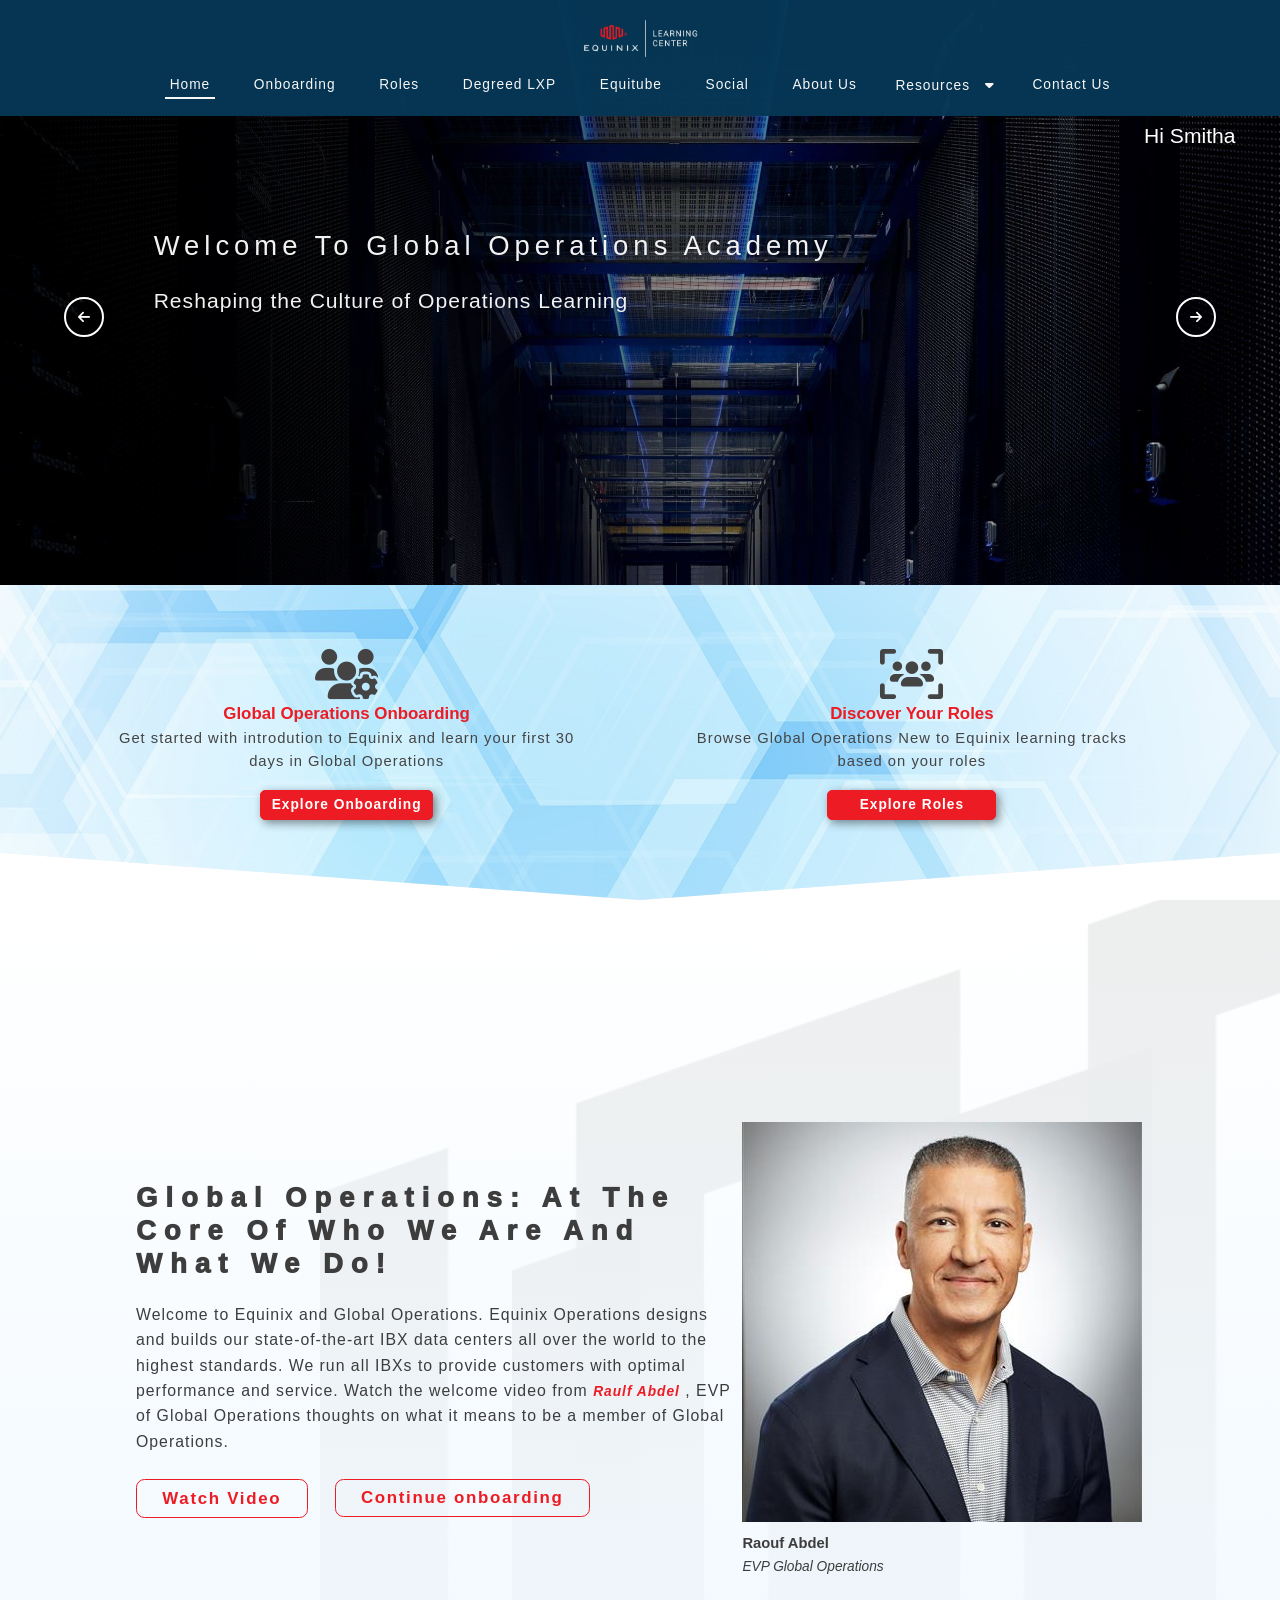
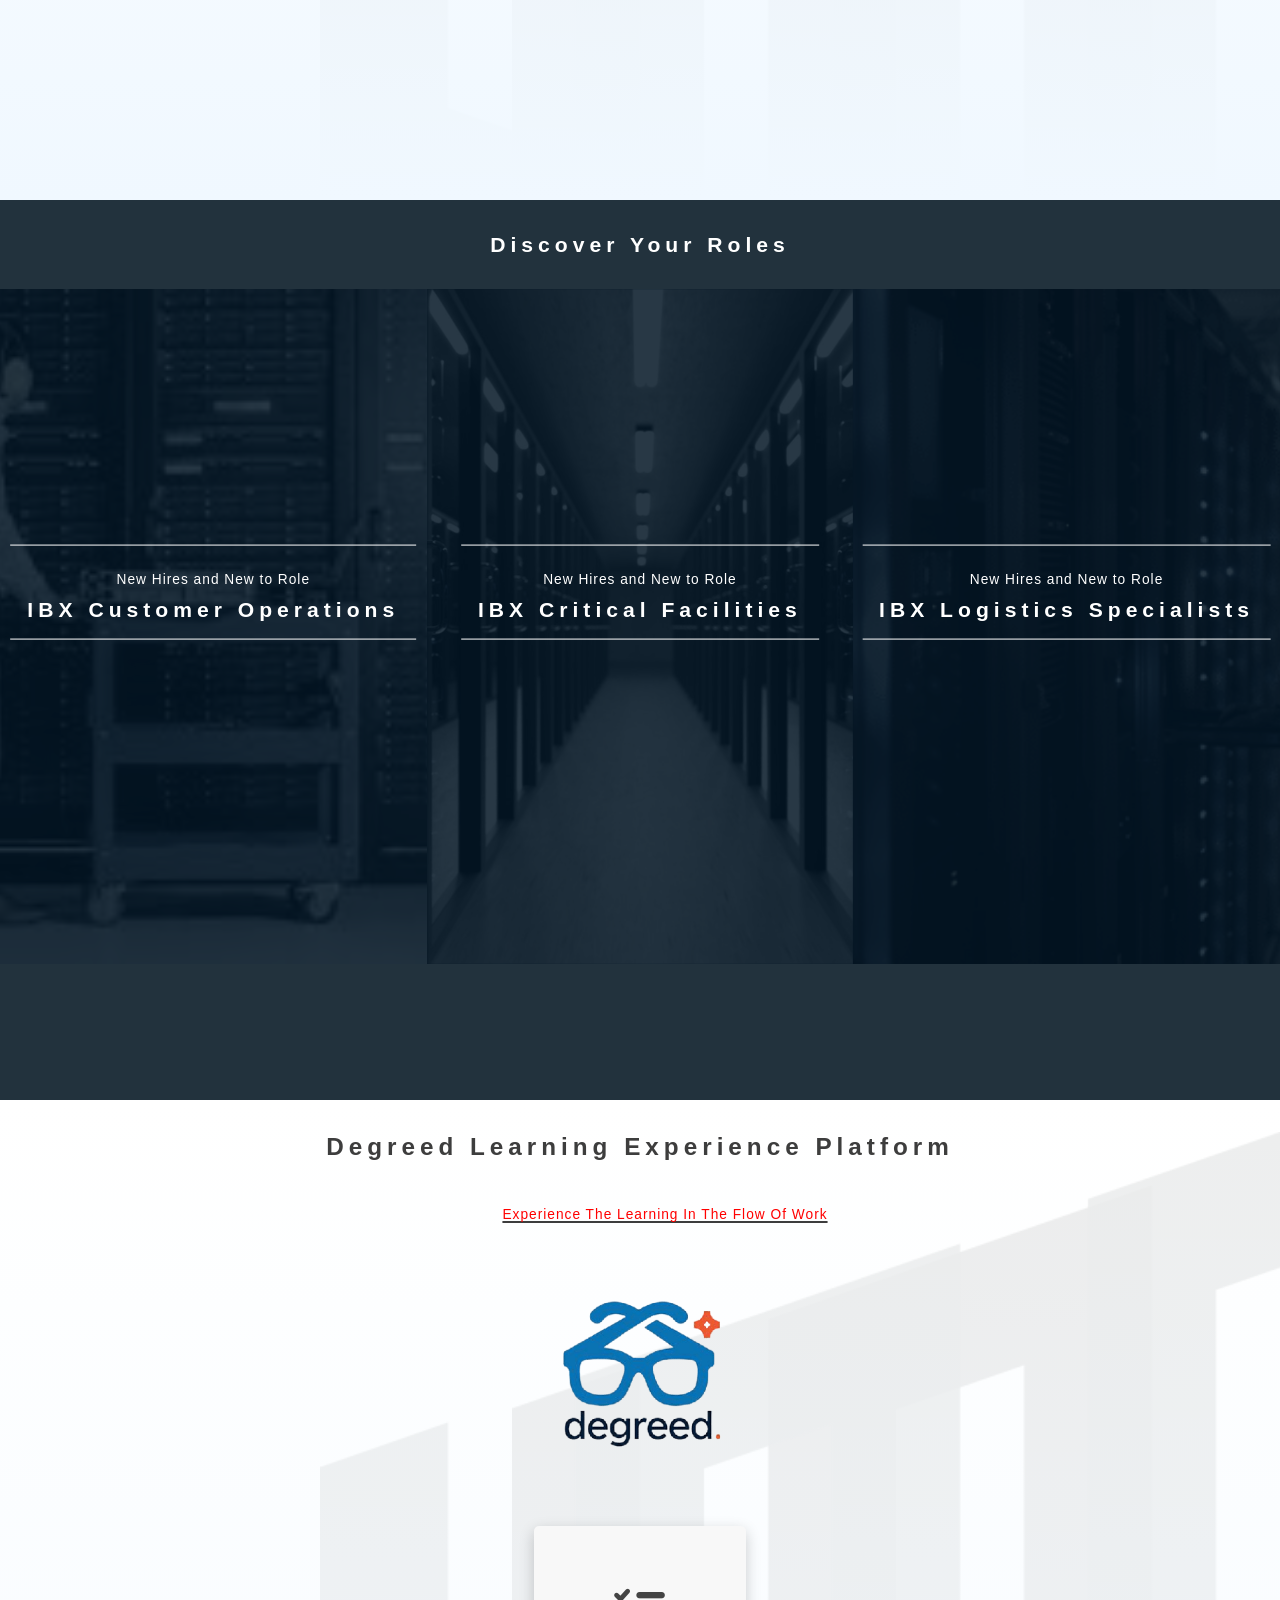
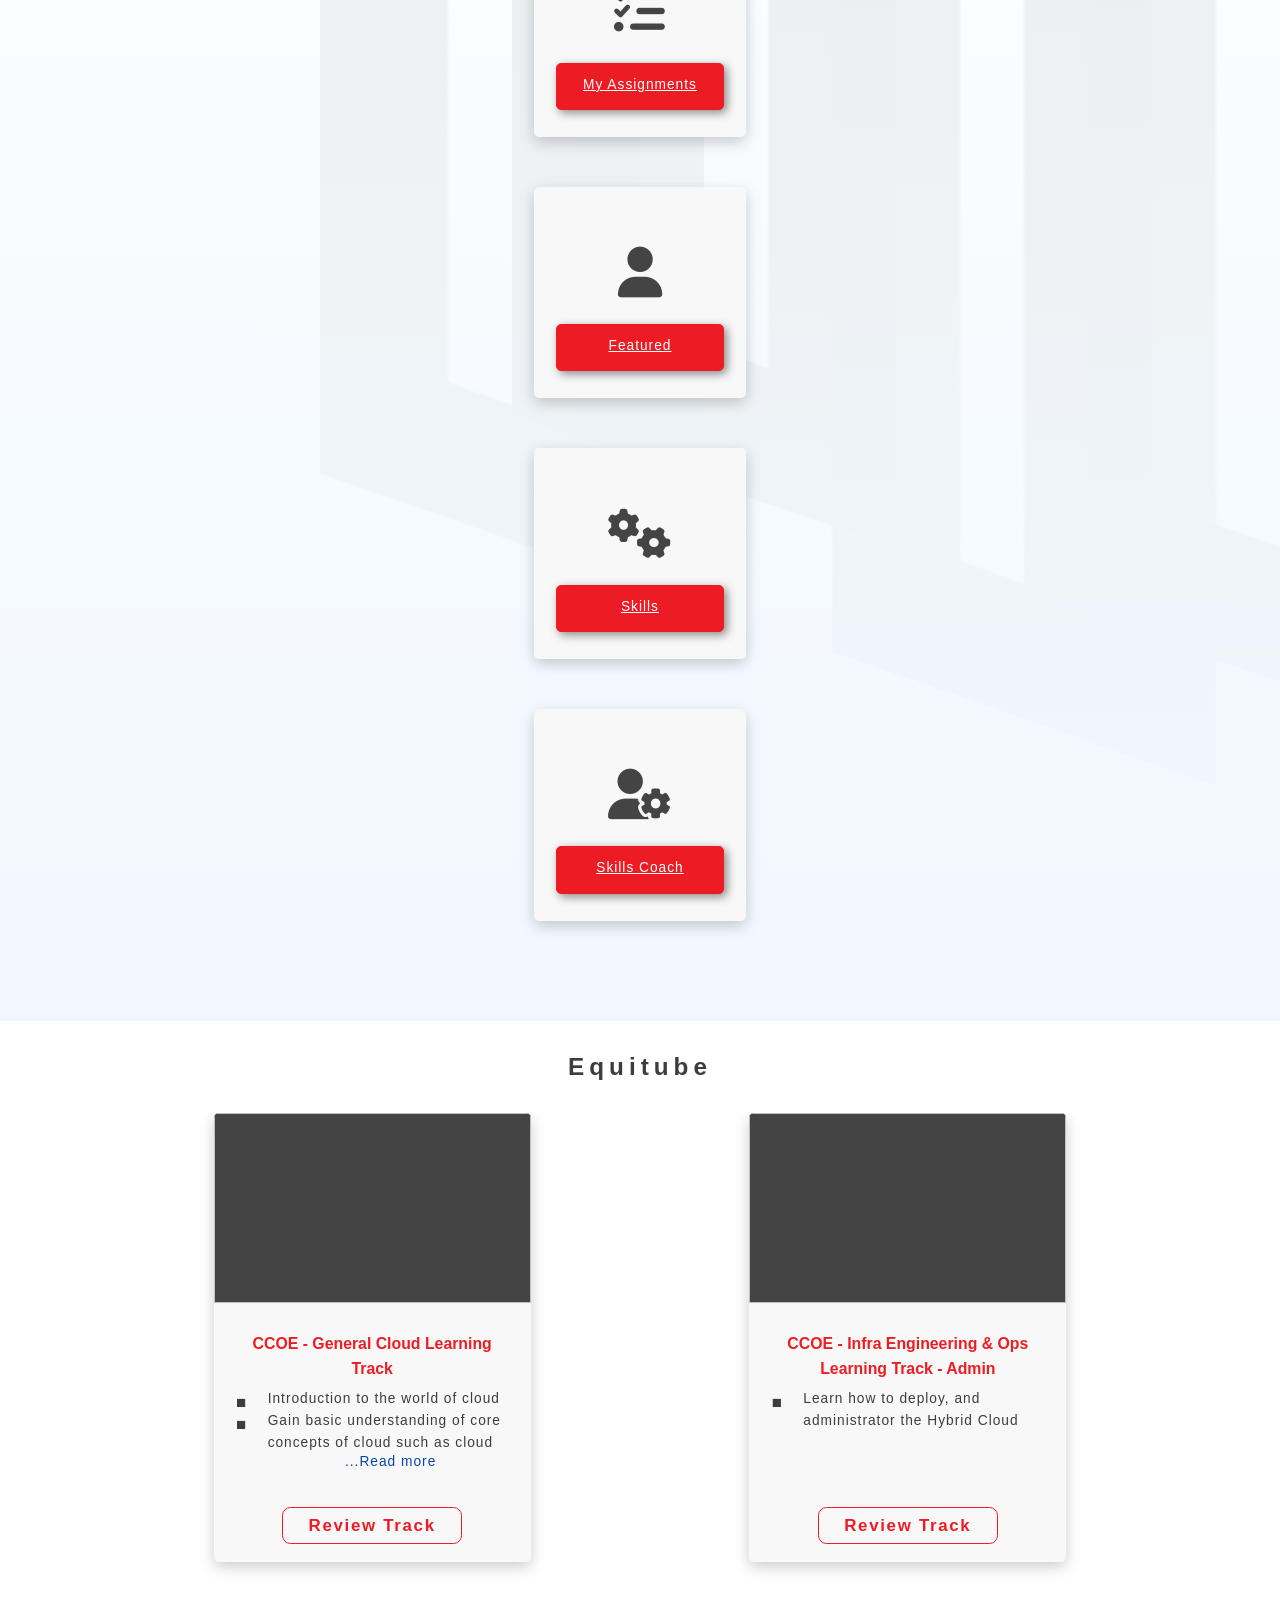
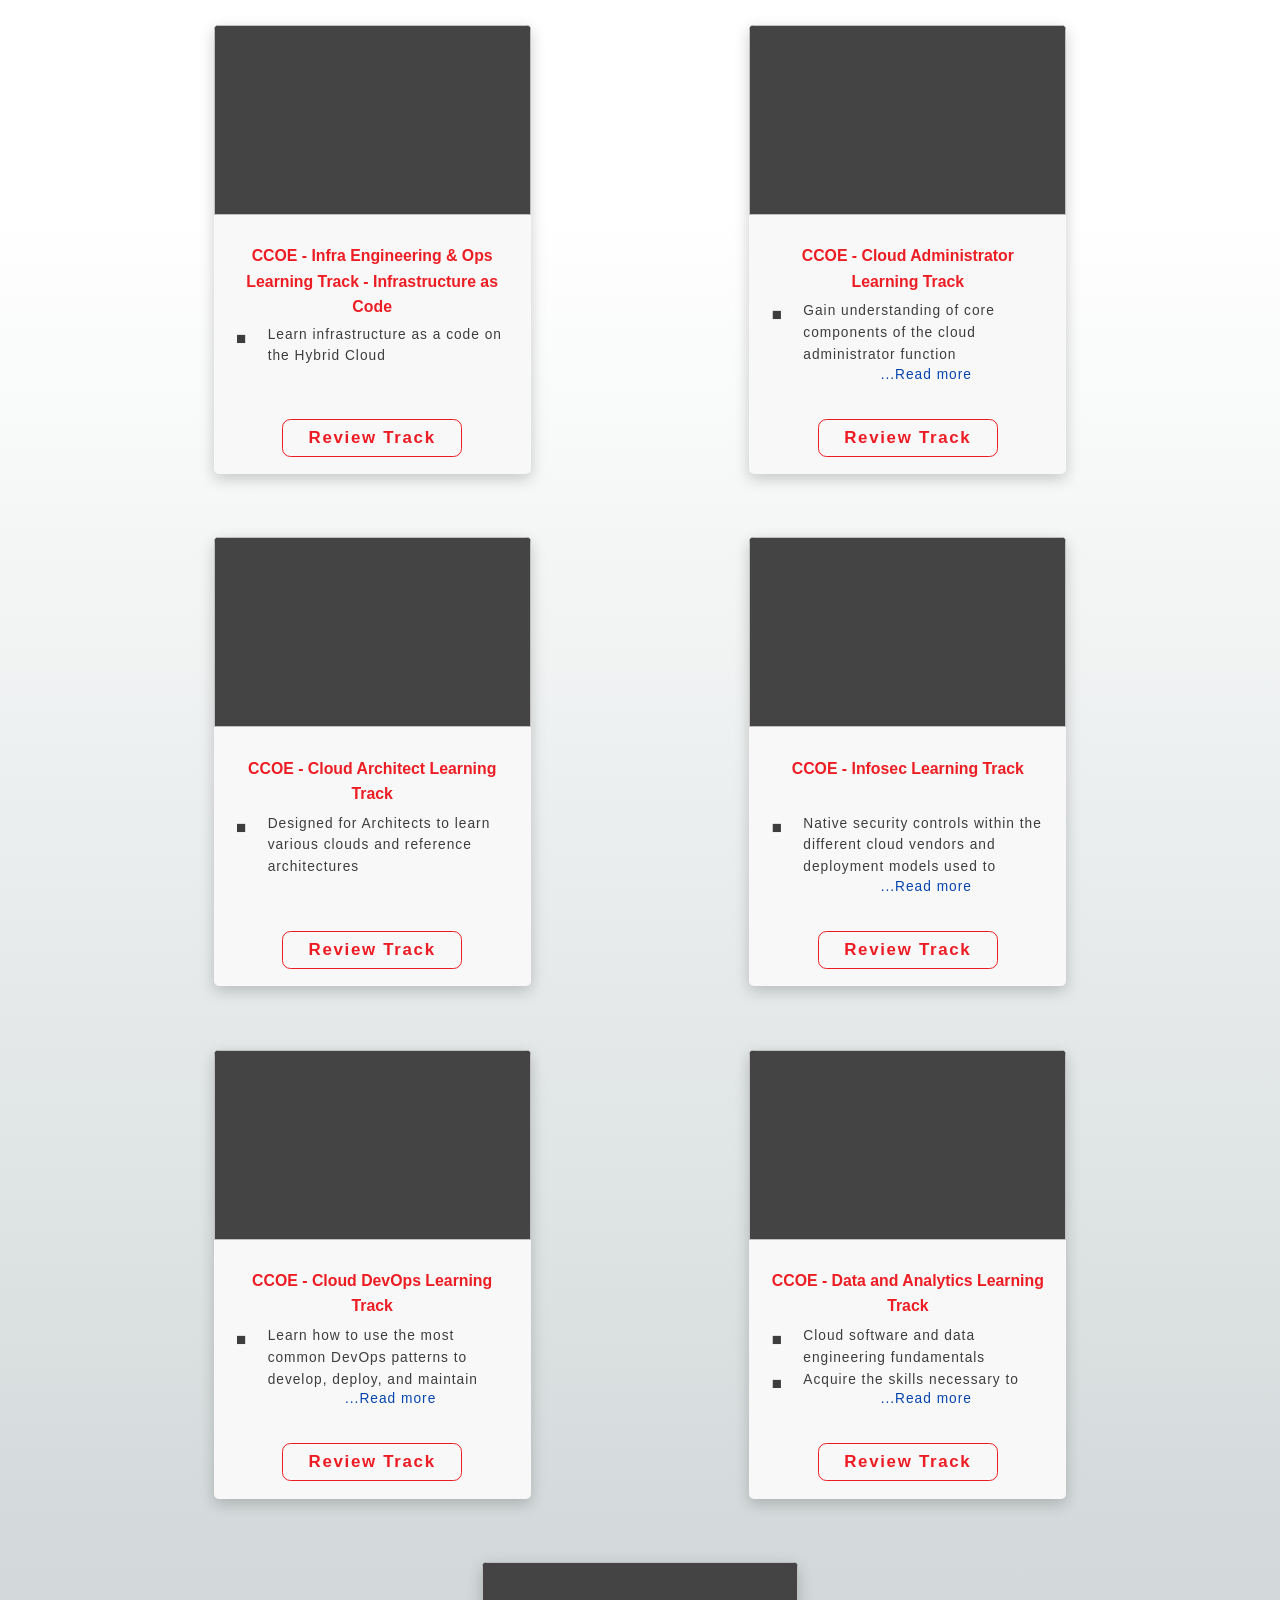
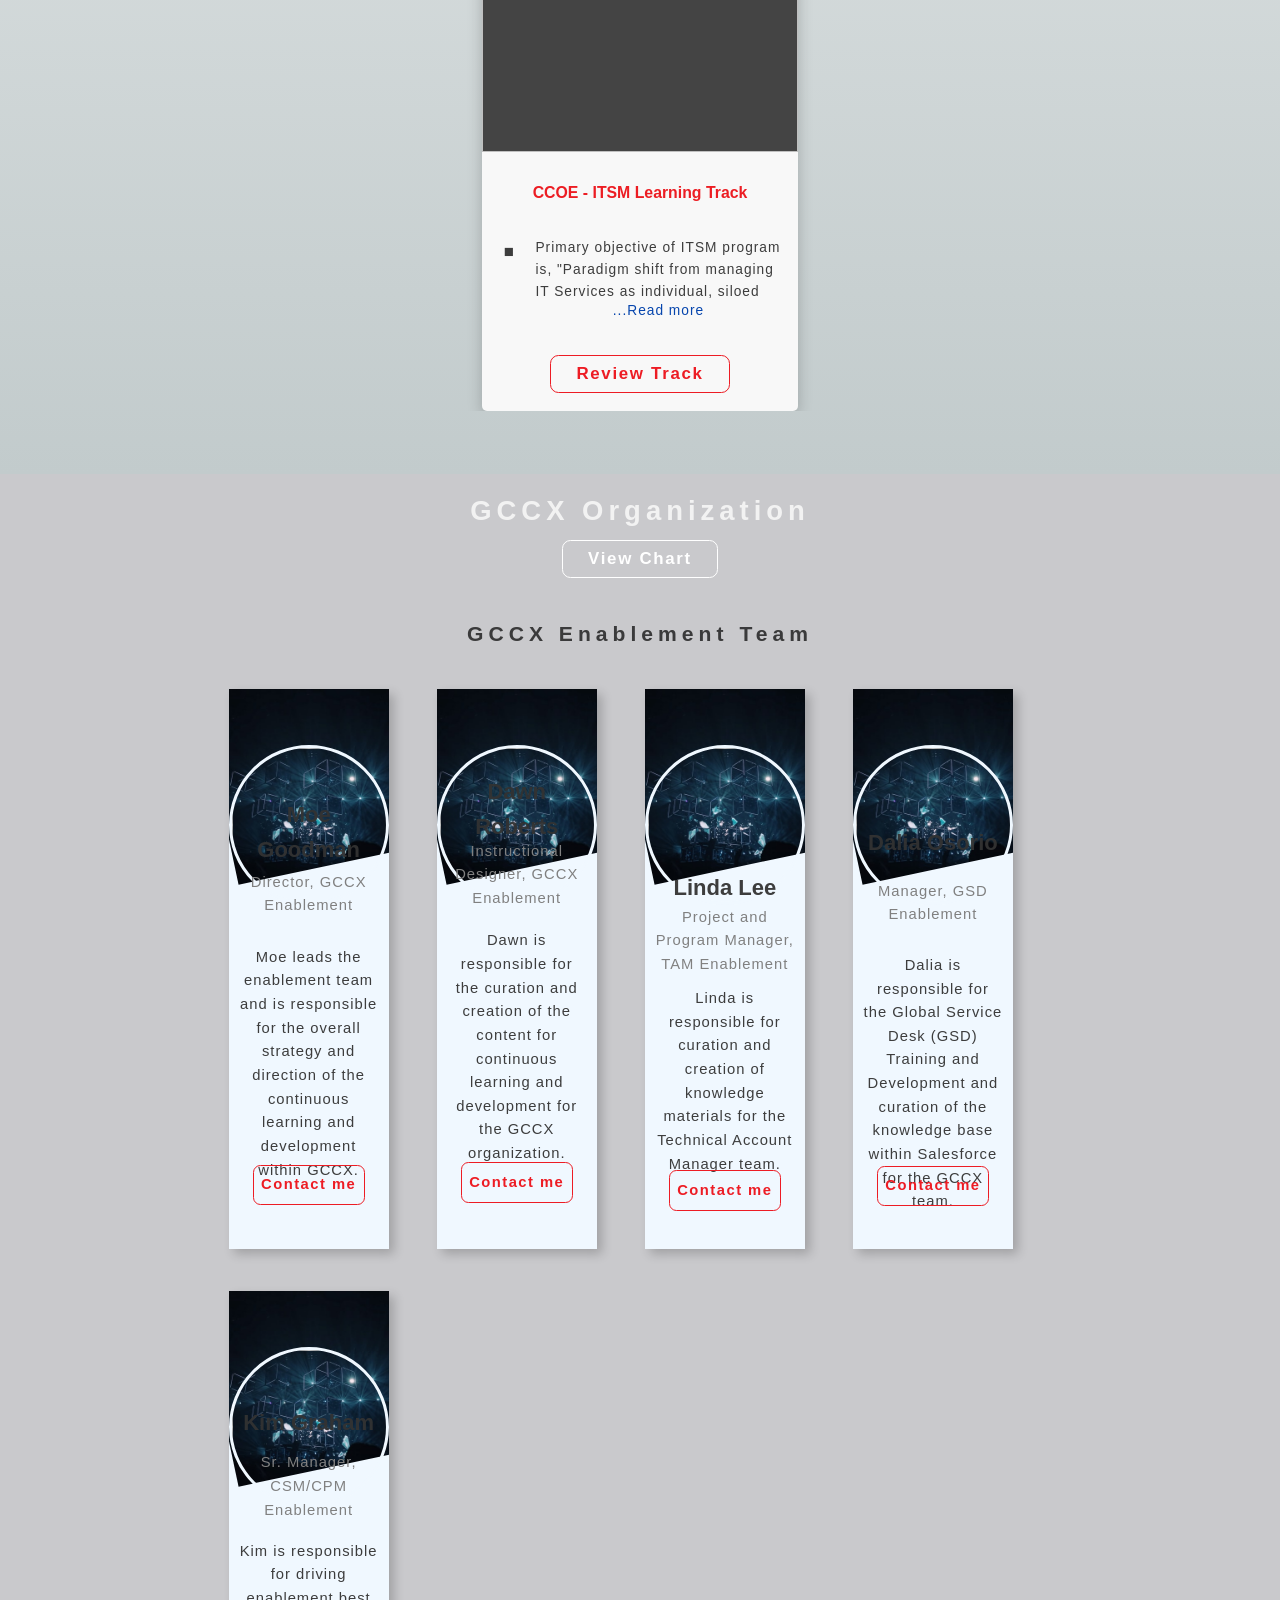
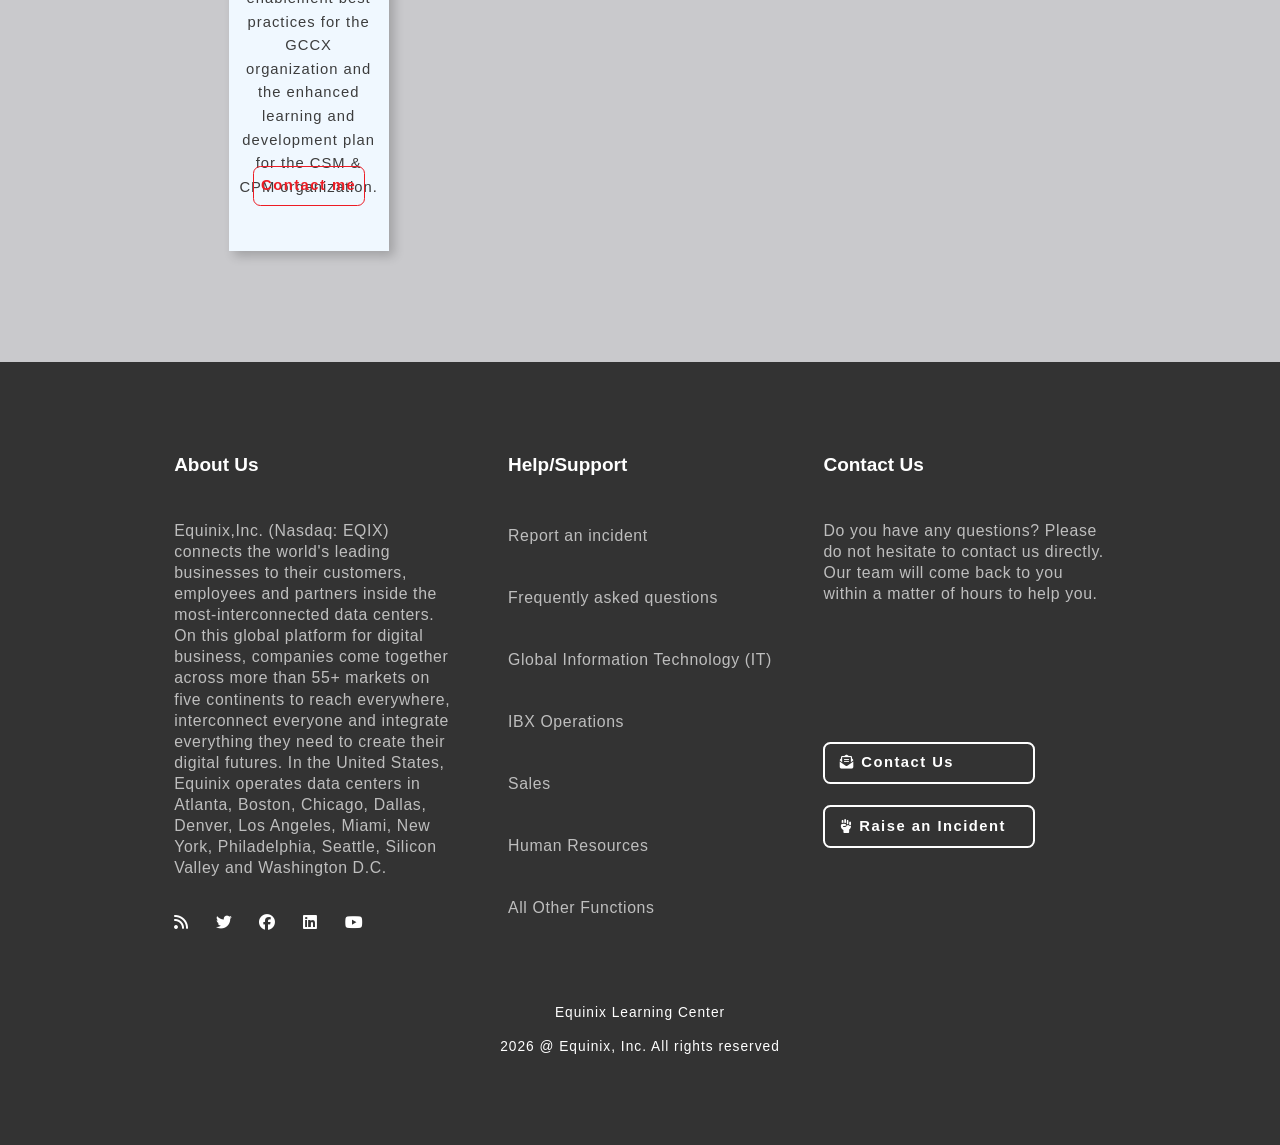
==== index.html @ 22661f41 "Smitha test" ====
<!DOCTYPE html>
<html lang="en">

<head>
    <meta charset="UTF-8">
    <meta http-equiv="X-UA-Compatible" content="IE=edge">
    <meta name="viewport" content="width=device-width, initial-scale=1.0">
    <title>GO Dashboard</title>
    <link rel="stylesheet" href="GO-style.css">
    <link rel="stylesheet" href="GO-utilities.css">
    <link rel="stylesheet" href="https://cdnjs.cloudflare.com/ajax/libs/font-awesome/6.1.1/css/all.min.css"
        integrity="sha512-KfkfwYDsLkIlwQp6LFnl8zNdLGxu9YAA1QvwINks4PhcElQSvqcyVLLD9aMhXd13uQjoXtEKNosOWaZqXgel0g=="
        crossorigin="anonymous" referrerpolicy="no-referrer" />
    <link rel="stylesheet" href="https://unpkg.com/aos@next/dist/aos.css" />
    <!-- Add the slick-theme.css if you want default styling -->
    <link rel="stylesheet" type="text/css" href="//cdn.jsdelivr.net/npm/slick-carousel@1.8.1/slick/slick.css" />
    <!-- Add the slick-theme.css if you want default styling -->
    <link rel="stylesheet" type="text/css" href="//cdn.jsdelivr.net/npm/slick-carousel@1.8.1/slick/slick-theme.css" />

</head>

<body>
    <!-- To top button -->
    <a href="#top" id="toTop" title="Go to top" class="page-link"><i class="fa fa-arrow-up" aria-hidden="true"></i></a>

    <!-- Navbar -->
    <nav class="navbar">
        <div class="container">
            <img src="./images/logo-dark-BG.png" alt="Company Logo" class="logo" />
            <div class="menu-toggle" id="mobile-menu">
                <span class="bar"></span>
                <span class="bar"></span>
                <span class="bar"></span>
            </div>
            <ul class="nav no-search">
                <li class="nav-item"><a href="#home">Home</a></li>
                <li class="nav-item"><a href="#onboarding">Onboarding</a></li>
                <li class="nav-item"><a href="#roles">Roles</a></li>
                <li class="nav-item"><a href="#degreed">Degreed LXP</a></li>
                <li class="nav-item"><a href="#equitube">Equitube</a></li>
                <li class="nav-item"><a href="#social">Social</a></li>
                <li class="nav-item"><a target="_blank" href="#team">About Us</a></li>
                <li class="dropdown nav-item">
                    <button class="dropbtn">
                        <div>
                            <span>Resources </span>
                            <i class="fa fa-caret-down"></i>
                        </div>
                    </button>
                    <div class="dropdown-content">
                        <a target="_blank"
                            href="https://intranet.equinix.com/Pages/Equinix%20Dictionary%20Acronym/Dictionary.aspx"
                            class="nav-item">Dictionary</a>
                        <a target="_blank" href="https://developer.equinix.com/docs/glossary?pid=122"
                            class="nav-item">Portal
                            Glossary</a>
                    </div>
                </li>
                <li class="nav-item"><a href="#contact">Contact Us</a></li>
            </ul>
        </div>
    </nav>

    <section id="home" class="home">
        <div class="welcome-user">Hi <span id="user">Smitha</span></div>
        <div class="custom-slider" data-autoplay="true" data-timer="5000">
            <div class="slide current ss1" data-slide="1">
                <div class="slide-wrapper container">
                    <div class="slide-content">
                        <h1>Welcome to Global Operations Academy
                        </h1>
                        <p>
                            Reshaping the Culture of Operations Learning
                        </p>

                    </div>
                </div>
            </div>
            <div class="slide ss1" data-slide="2">
                <div class="slide-wrapper container">
                    <div class="slide-content">
                        <h1>Slide Two</h1>
                        <p>
                            Lorem ipsum, dolor sit amet consectetur adipisicing elit. Sit hic
                            maxime, voluptatibus labore doloremque vero!
                        </p>
                    </div>
                </div>
            </div>
            <div class="slide ss1" data-slide="3">
                <div class="slide-wrapper container">
                    <div class="slide-content">
                        <h1>Slide Three</h1>
                        <p>
                            Lorem ipsum, dolor sit amet consectetur adipisicing elit. Sit hic
                            maxime, voluptatibus labore doloremque vero!
                        </p>
                    </div>
                </div>
            </div>

            <div class="buttons container ss1-btnc">
                <button class="prev" id="prev"><i class="fas fa-arrow-left"></i></button>
                <button class="next" id="next"><i class="fas fa-arrow-right"></i></button>
            </div>
        </div>
    </section>
    <div class="user-content">
        <div class="container">

            <div class="uc-item">
                <i class="fa-solid fa-users-gear uc-icon"></i>
                <h3>Global Operations Onboarding</h3>
                <p>
                    Get started with introdution to Equinix and learn your first 30 days in Global
                    Operations
                </p>
                <div class="uc-link">
                    <div class="uc-btn">
                        <a href="#onboarding">
                            Explore Onboarding
                            <p class="arrow">
                            </p>
                        </a>
                    </div>
                </div>
            </div>


            <div class="uc-item">
                <i class="fa-solid fa-users-viewfinder uc-icon"></i>
                <h3>Discover Your Roles</h3>
                <p>
                    Browse Global Operations New to Equinix learning tracks based on your roles
                </p>
                <div class="uc-link">
                    <div class="uc-btn">
                        <a href="#roles"> Explore Roles
                            <p class="arrow">
                            </p>
                        </a>
                    </div>

                </div>
            </div>

        </div>
    </div>
    <!--     <div class="lo-link">
        <a href="#learningOpps">
            <i class="fas fa-angle-double-down" style="font-size: 1rem; padding: .75rem;"></i>
        </a>
    </div> -->

    <!-- onboarding -->
    <section class="onboarding" id="onboarding">
        <div class="container grid-1">
            <div class="text-left onboarding-content">
                <h1 class="py-1">Global Operations: At The Core of Who We Are and What We Do!</h1>
                <p class="lead">
                    Welcome to Equinix and Global Operations. Equinix Operations designs and builds our state-of-the-art
                    IBX data centers all over the world to the highest standards. We run all IBXs to provide customers
                    with optimal performance and service. Watch the welcome video from <a href=""><em>Raulf
                            Abdel</em></a> , EVP of Global
                    Operations thoughts on what it means to be a member of Global Operations.
                </p>


                <button class="btn" href="javascript:void(0)" onclick="video_open()">Watch Video
                </button>


                <a class="btn" href="#onboard-cont">Continue onboarding</a>


            </div>
            <div class="onboarding-image">
                <img src="./images/rouf.jpg" alt="Rouf Abel">
                <h4>Raouf Abdel</h4>
                <h5 class="light-text italics">EVP Global Operations</h5>
            </div>
        </div>
        <div id="light">
            <a class="boxclose" id="boxclose" onclick="video_close();"></a>
            <video id="onboardingVideo" width="100%" controls>
                <source src="https://bit.ly/2VROazb" type="video/mp4">
                <!--Browser does not support <video> tag -->
            </video>
        </div>
        <div id="fade" onClick="lightbox_close();"></div>
    </section>
    <!--     <section id="onboard-cont"></section> -->

    <section class="roles" id="roles">
        <h1 class="text-center md b-3 p-2 py-4">Discover your roles</h1>
        <div class="timeline" id="timeline">
            <div class="tl-item">
                <div class="tl-bg" style="background-image: url(./images/MicrosoftTeams-image.png)"></div>

                <div class="tl-title">
                    <p>New Hires and New to Role</p>
                    <h2 class="b-4 md">IBX Customer Operations</h2>
                </div>

                <div class="tl-content">
                    <p>New Hires and New to Role</p>
                    <h2 class="b-4 md">IBX Customer Operations</h2>
                    <div class="tl-content-body">
                        <p class="lead text-left px-2">
                            Select Training Associated To Your Job Level
                        </p>
                        <ul class="text-left px-2">
                            <li>Fundamental Tracks (Level A01 & N02)</li>
                            <li>Intermediate Tracks (Level N03, N04)</li>
                            <li>Advanced Tracks (Level N05)</li>
                        </ul>

                    </div>
                    <a href="#courses">
                        <div onclick="goToCourse('ibx-co',this)" class="btn coverBtn">Register here</div>
                    </a>
                </div>
            </div>

            <div class="tl-item">
                <div class="tl-bg" style="background-image: url(./images/pexels-photo-9101888.jpeg)"></div>

                <div class="tl-title">
                    <p>New Hires and New to Role</p>
                    <h2 class="b-4 md">IBX Critical Facilities</h2>
                </div>

                <div class="tl-content">
                    <p>New Hires and New to Role</p>
                    <h2 class="b-4 md">IBX Customer Operations</h2>
                    <div class="tl-content-body">
                        <p class="lead text-left">
                            Coming Soon!
                        </p>

                    </div>
                    <a href="#courses">
                        <div onclick="goToCourse('ibx-cf',this)" class="btn coverBtn">Register here</div>
                    </a>
                </div>
            </div>

            <div class="tl-item">
                <div class="tl-bg" style="background-image: url(./images/MicrosoftTeams-image\ \(1\).png)"></div>

                <div class="tl-title">
                    <p>New Hires and New to Role</p>
                    <h2 class="b-4 md">IBX Logistics Specialists</h2>
                </div>

                <div class="tl-content">
                    <p>New Hires and New to Role</p>
                    <h2 class="b-4 md">IBX Logistics Specialists</h2>
                    <div class="tl-content-body">
                        <p class="lead text-left">
                            Coming Soon!
                        </p>
                    </div>
                    <a href="#courses">
                        <div onclick="goToCourse('ibx-ls',this)" class="btn  coverBtn">Register here</div>
                    </a>
                </div>
            </div>
        </div>
    </section>


    <!-- Customer operations section(abbr used for section specific uses co-*/*-co). Hidden by default -->
    <div class="ibx-co hidden-section" id="ibx-co">
        <h1 class="text-center lg py-2 b-4">IBX Customer Operations</h1>
        <div class="tab-container">
            <div class="tablinks-container">
                <div class="tablinks-container">
                    <button class="tablink xs b-2 beginner defaultOpen" data-target-container="co-beginner">
                        Customer Operations Beginner
                    </button>
                    <button class="tablink xs b-2 intermediate " data-target-container="co-intermediate">
                        Customer Operations Intermediate
                    </button>
                    <button class="tablink xs b-2 advanced" data-target-container="co-advanced">
                        Customer Operations Advanced
                    </button>
                    <div id="co-beginner" class="tabcontent">
                        <div class="progress-wrapper">
                            <div class="progress-bar-container">
                                <div id="line">
                                    <div id="line-progress"></div>
                                </div>
                                <ul>
                                    <li class="step step1 sm co-beginner active current">
                                        <div class="step-inner">
                                            IBX Familiarization
                                        </div>
                                    </li>
                                    <li class="step step2 sm co-beginner">
                                        <div class="step-inner">
                                            GNSP
                                        </div>
                                    </li>
                                    <li class="step step3 sm co-beginner">
                                        <div class="step-inner">
                                            Equinix Products Fundamentals
                                        </div>
                                    </li>
                                    <li class="step step4 sm co-beginner">
                                        <div class="step-inner">
                                            Safety Fundamentals
                                        </div>
                                    </li>
                                    <li class="step step5 sm co-beginner">
                                        <div class="step-inner">
                                            IBX Security Fundamentals
                                        </div>
                                    </li>
                                    <li class="step step6 sm co-beginner">
                                        <div class="step-inner">
                                            Smart Hands Fundamentals

                                        </div>
                                    </li>
                                    <li class="step step7 sm co-beginner">
                                        <div class="step-inner">
                                            Introduction to Networking Foundations
                                        </div>
                                    </li>
                                    <li class="step step8 sm co-beginner">
                                        <div class="step-inner">
                                            Inbound & Outbound Shipment Fundamentals
                                        </div>
                                    </li>
                                    <li class="step step9 sm co-beginner">
                                        <div class="step-inner">
                                            IBX Application Systems (Jarvis, Airflow Management)
                                        </div>
                                    </li>
                                    <li class="step step10 sm co-beginner">
                                        <div class="step-inner">
                                            Cross Connect Fundamentals
                                        </div>
                                    </li>
                                </ul>
                            </div>
                            <div class="progress-content">
                                <div class="section-content week1 active">
                                    <div class="course-card">
                                        <div class="image-data">
                                            <div class="bg-img">
                                            </div>
                                            <div class="img-details">
                                                <h4 class="b-2 img-title">1 - Pathway: IBX Familiarization
                                                </h4>
                                            </div>
                                        </div>
                                        <div class="course-data">
                                            <div class="course">
                                                <h4 class="course-title b-3">Topics covered in this section are:</h4>
                                                <ul class='course-detail px-3'>
                                                    <li>Learn infographic top 10 teams that interact w/IBX</li>
                                                    <li>Campus/IBX orientation checklists</li>
                                                    <li>Operations Knowledge Base (OKB) tour</li>
                                                </ul>
                                                <div class="cta">
                                                    <a target="_blank" href="">Register
                                                        here &rarr;</a>
                                                </div>
                                            </div>
                                        </div>
                                    </div>
                                </div>
                                <div class="section-content week2">
                                    <div class="course-card">
                                        <div class="image-data">
                                            <div class="bg-img">
                                            </div>
                                            <div class="img-details">
                                                <h4 class="b-2 img-title">2 - Pathway: Global Notification Subscription
                                                    Portal (GNSP)
                                                </h4>
                                            </div>
                                        </div>
                                        <div class="course-data">
                                            <div class="course">
                                                <h4 class="course-title b-3">Topics covered in this section are:</h4>
                                                <ul class='course-detail px-3'>
                                                    <li>Familiarize with Global Notification Subscription Portal Basics-
                                                        subscribing, unsubscribing, running and viewing subscription
                                                        reports
                                                    </li>

                                                </ul>
                                                <div class="cta">
                                                    <a target="_blank" href="">Register
                                                        here &rarr;</a>
                                                </div>
                                            </div>
                                        </div>
                                    </div>
                                </div>
                                <div class="section-content week3">
                                    <div class="course-card my-1">
                                        <div class="image-data">
                                            <div class="bg-img">
                                            </div>
                                            <div class="img-details">
                                                <h4 class="b-2 img-title">3-Pathway: Equinix Products Fundamentals
                                                </h4>
                                            </div>
                                        </div>
                                        <div class="course-data">
                                            <div class="course">
                                                <h4 class="course-title b-3">Topics covered in this section are:</h4>
                                                <ul class='course-detail px-3'>
                                                    <li>Watch Colocation fundamentals</li>
                                                    <li>tour the product portfolio Hub site</li>
                                                    <li>Product & Services </li>
                                                    <li>glossary & documentation </li>

                                                </ul>
                                                <div class="cta">
                                                    <a target="_blank" href="">Register
                                                        here &rarr;</a>
                                                </div>
                                            </div>
                                        </div>
                                    </div>
                                </div>
                                <div class="section-content week4">
                                    <div class="course-card my-1">
                                        <div class="image-data">
                                            <div class="bg-img">
                                            </div>
                                            <div class="img-details">
                                                <h4 class="b-2 img-title">4-Pathway: Safety Fundamentals
                                                </h4>
                                            </div>
                                        </div>
                                        <div class="course-data">
                                            <div class="course">
                                                <h4 class="course-title b-2">Topics covered in this section are:</h4>
                                                <ul class='course-detail px-3'>
                                                    <li>Watch keeping safe Inside the Collocation- ladder safety</li>
                                                    <li>hearing conservation</li>
                                                    <li>fall prevention</li>
                                                    <li>electrical</li>
                                                    <li>Laser & back safety & injury prevention</li>
                                                </ul>
                                                <div class="cta">
                                                    <a target="_blank" href="">Register
                                                        here &rarr;</a>
                                                </div>
                                            </div>
                                        </div>
                                    </div>
                                </div>
                                <div class="section-content week5">
                                    <div class="course-card my-1">
                                        <div class="image-data">
                                            <div class="bg-img">
                                            </div>
                                            <div class="img-details">
                                                <h4 class="b-2 img-title">5-Pathway: IBX Security Fundamentals
                                                </h4>
                                            </div>
                                        </div>
                                        <div class="course-data">
                                            <div class="course">
                                                <h4 class="course-title b-2">Topics covered in this section are:</h4>
                                                <ul class='course-detail px-3'>
                                                    <li>Get introduced to IBX safety& security</li>
                                                    <li>IBX general policies</li>
                                                    <li>Customer access policy</li>
                                                    <li>Customer space restrictions policy</li>
                                                    <li>General Data Protection Regulation (GDPR) and procedure</li>
                                                    <li>Cage restrictions - standard and custom signage</li>
                                                </ul>
                                                <div class="cta">
                                                    <a target="_blank" href="">Register
                                                        here &rarr;</a>
                                                </div>
                                            </div>
                                        </div>
                                    </div>
                                </div>
                                <div class="section-content week6">
                                    <div class="course-card my-1">
                                        <div class="image-data">
                                            <div class="bg-img">
                                            </div>
                                            <div class="img-details">
                                                <h4 class="b-2 img-title">6- Pathway: Smart Hands Fundamentals
                                                </h4>
                                            </div>
                                        </div>
                                        <div class="course-data">
                                            <div class="course">
                                                <h4 class="course-title b-2">Topics covered in this section are:</h4>
                                                <ul class='course-detail px-3'>
                                                    <li>Introduction to Smart Hands tickets</li>
                                                    <li>cheat sheet</li>
                                                    <li>product readiness spotlight</li>
                                                    <li>Smart Hands activity policy</li>
                                                    <li>FAQ’s</li>
                                                    <li>Introduction to installs</li>
                                                    <li>Install patch cable</li>
                                                    <li>introduction to removal activities</li>
                                                    <li>Install customer equipment</li>
                                                    <li>audit</li>
                                                    <li>locate customer equipment</li>
                                                    <li>On the job training guide</li>
                                                    <li>Excel essentials training</li>
                                                </ul>
                                                <div class="cta">
                                                    <a target="_blank" href="">Register
                                                        here &rarr;</a>
                                                </div>
                                            </div>
                                        </div>
                                    </div>
                                </div>
                                <div class="section-content week7">
                                    <div class="course-card my-1">
                                        <div class="image-data">
                                            <div class="bg-img">
                                            </div>
                                            <div class="img-details">
                                                <h4 class="b-2 img-title">7-Pathway: Introduction to Networking
                                                    Foundations
                                                </h4>
                                            </div>
                                        </div>
                                        <div class="course-data">
                                            <div class="course">
                                                <h4 class="course-title b-2">Topics covered in this section are:</h4>
                                                <ul class='course-detail px-3'>
                                                    <li>Get introduction to Networking basics</li>
                                                    <li>IP addressing, Network media (LANs), (WANs), servers, protocols
                                                        and CLI tools</li>
                                                </ul>
                                                <div class="cta">
                                                    <a target="_blank" href="">Register
                                                        here &rarr;</a>
                                                </div>
                                            </div>
                                        </div>
                                    </div>
                                </div>
                                <div class="section-content week8">
                                    <div class="course-card my-1">
                                        <div class="image-data">
                                            <div class="bg-img">
                                            </div>
                                            <div class="img-details">
                                                <h4 class="b-2 img-title">Pathway: Inbound & Outbound Shipment
                                                    Fundamentals
                                                </h4>
                                            </div>
                                        </div>
                                        <div class="course-data">
                                            <div class="course">
                                                <h4 class="course-title b-2">Topics covered in this section are:</h4>
                                                <ul class='course-detail px-3'>
                                                    <li>Learn to handle unannounced and rejected shipments</li>
                                                    <li>receiving inbound shipment</li>
                                                    <li>sending outbound shipment</li>
                                                    <li>outbound shipment policy</li>
                                                    <li>suspicious packages</li>
                                                    <li>Spotlight IOS devise</li>
                                                    <li>how to use the
                                                        shipment Spotlight app - inbound shipment</li>
                                                    <li>how to use the shipment
                                                        Spotlight app - deliver to cage/customer</li>
                                                    <li>how to use the shipment
                                                        Spotlight app - outbound shipments</li>

                                                </ul>
                                                <div class="cta">
                                                    <a target="_blank" href="">Register
                                                        here &rarr;</a>
                                                </div>
                                            </div>
                                        </div>
                                    </div>
                                </div>
                                <div class="section-content week9">
                                    <div class="course-card my-1">
                                        <div class="image-data">
                                            <div class="bg-img">
                                            </div>
                                            <div class="img-details">
                                                <h4 class="b-2 img-title">9-Pathway: IBX Application Systems (Jarvis,
                                                    Airflow Management)
                                                </h4>
                                            </div>
                                        </div>
                                        <div class="course-data">
                                            <div class="course">
                                                <h4 class="course-title b-2">Topics covered in this section are:</h4>
                                                <ul class='course-detail px-3'>
                                                    <li>Familiarize with Jarvis dashboard</li>
                                                    <li>DART mobile</li>
                                                    <li>Intro to IBX airflow management, airtight - application</li>

                                                </ul>
                                                <div class="cta">
                                                    <a target="_blank" href="">Register
                                                        here &rarr;</a>
                                                </div>
                                            </div>
                                        </div>
                                    </div>
                                </div>
                                <div class="section-content week10">
                                    <div class="course-card my-1">
                                        <div class="image-data">
                                            <div class="bg-img">
                                            </div>
                                            <div class="img-details">
                                                <h4 class="b-2 img-title">10-Pathway: Cross Connect Fundamentals
                                                </h4>
                                            </div>
                                        </div>
                                        <div class="course-data">
                                            <div class="course">
                                                <h4 class="course-title b-2">Topics covered in this section are:</h4>
                                                <ul class='course-detail px-3'>
                                                    <li>Learn copper cable & fiber optics theory and applications</li>
                                                    <li>manufacturing copper cable connectors</li>
                                                    <li>troubleshooting copper cable installation</li>
                                                    <li>media converters</li>

                                                </ul>
                                                <div class="cta">
                                                    <a target="_blank" href="">Register
                                                        here &rarr;</a>
                                                </div>
                                            </div>
                                        </div>
                                    </div>
                                </div>
                            </div>
                        </div>
                    </div>
                    <div id="co-intermediate" class="tabcontent">
                        <h1>Inside Customer Operations Intermediate</h1>
                    </div>
                    <div id="co-advanced" class="tabcontent">
                        <h1>Inside Customer Operations Advanced</h1>
                    </div>
                </div>
            </div>
        </div>
    </div>
    <!--Critical Facilities section(abbr used for section specific uses cf-*/*-cf). Hidden by default -->
    <div class="ibx-cf hidden-section" id="ibx-cf">
        <h1 class="text-center lg py-2 b-4">IBX Critical Facilities</h1>
        <div class="tab-container">
            <div class="tablinks-container">
                <div class="tablinks-container">
                    <button class="tablink xs b-2 beginner defaultOpen" data-target-container="cf-beginner">
                        Customer Operations Beginner
                    </button>
                    <button class="tablink xs b-2 intermediate" data-target-container="cf-intermediate">
                        Customer Operations Intermediate
                    </button>
                    <button class="tablink xs b-2 advanced" data-target-container="cf-advanced">
                        Customer Operations Advanced
                    </button>
                    <div id="cf-beginner" class="tabcontent">
                        <div class="progress-wrapper">
                            <div class="progress-bar-container">
                                <div id="line">
                                    <div id="line-progress"></div>
                                </div>
                                <ul>
                                    <li class="step step1 sm cf-beginner active current">
                                        <div class="step-inner">
                                            Data Center Operating Systems
                                        </div>
                                    </li>
                                    <li class="step step2 sm cf-beginner">
                                        <div class="step-inner">
                                            Incident Management (Remedy)
                                        </div>
                                    </li>
                                    <li class="step step3 sm cf-beginner">
                                        <div class="step-inner">
                                            Equinix Products Fundamentals
                                        </div>
                                    </li>
                                    <li class="step step4 sm cf-beginner">
                                        <div class="step-inner">
                                            Safety Fundamentals
                                        </div>
                                    </li>
                                    <li class="step step5 sm cf-beginner">
                                        <div class="step-inner">
                                            IBX Security Fundamentals
                                        </div>
                                    </li>
                                    <li class="step step6 sm cf-beginner">
                                        <div class="step-inner">
                                            Capacity Management
                                        </div>
                                    </li>
                                    <li class="step step7 sm cf-beginner">
                                        <div class="step-inner">
                                            Regulatory & Compliance
                                        </div>
                                    </li>
                                    <li class="step step8 sm cf-beginner">
                                        <div class="step-inner">
                                            Building Maintenance & Security
                                        </div>
                                    </li>
                                    <li class="step step9 sm cf-beginner">
                                        <div class="step-inner">
                                            Energy Efficiency
                                        </div>
                                    </li>
                                    <li class="step step10 sm cf-beginner">
                                        <div class="step-inner">
                                            Communication & Customer Care
                                        </div>
                                    </li>
                                    <li class="step step11 sm cf-beginner">
                                        <div class="step-inner">
                                            Electrical, Mechanical & Water Systems Response
                                        </div>
                                    </li>
                                </ul>
                            </div>
                            <div class="progress-content">
                                <div class="section-content week1 active">
                                    <div class="course-card">
                                        <div class="image-data">
                                            <div class="bg-img">
                                            </div>
                                            <div class="img-details">
                                                <h4 class="b-2 img-title">1 - Pathway: Data Center Operating Systems

                                                </h4>
                                            </div>
                                        </div>
                                        <div class="course-data">
                                            <div class="course">
                                                <h4 class="course-title b-3">Topics covered in this section are:</h4>
                                                <ul class='course-detail px-3'>
                                                    <li>Learn infographic top 10 teams that interact w/IBX</li>
                                                    <li>Campus/IBX orientation checklists</li>
                                                    <li>Operations Knowledge Base (OKB) tour</li>
                                                </ul>
                                                <div class="cta">
                                                    <a target="_blank" href="">Register
                                                        here &rarr;</a>
                                                </div>
                                            </div>
                                        </div>
                                    </div>
                                </div>
                                <div class="section-content week2">
                                    <div class="course-card">
                                        <div class="image-data">
                                            <div class="bg-img">
                                            </div>
                                            <div class="img-details">
                                                <h4 class="b-2 img-title">2 - Pathway: Incident Management (Remedy)
                                                </h4>
                                            </div>
                                        </div>
                                        <div class="course-data">
                                            <div class="course">
                                                <h4 class="course-title b-3">Topics covered in this section are:</h4>
                                                <ul class='course-detail px-3'>
                                                    <li>Introduces to Global IBX Operations incident notification
                                                        guidelines
                                                    </li>
                                                    <li>Remedy incident management application modules for introduction
                                                    </li>
                                                    <li>report first alert, update and resolve</li>
                                                    <li>EOC job aids</li>
                                                    <li>releases and policy training</li>
                                                </ul>
                                                <div class="cta">
                                                    <a target="_blank" href="">Register
                                                        here &rarr;</a>
                                                </div>
                                            </div>
                                        </div>
                                    </div>
                                </div>
                                <div class="section-content week3">
                                    <div class="course-card my-1">
                                        <div class="image-data">
                                            <div class="bg-img">
                                            </div>
                                            <div class="img-details">
                                                <h4 class="b-2 img-title">3 - Pathway: Equinix Products Fundamentals
                                                </h4>
                                            </div>
                                        </div>
                                        <div class="course-data">
                                            <div class="course">
                                                <h4 class="course-title b-3">Topics covered in this section are:</h4>
                                                <ul class='course-detail px-3'>
                                                    <li>Watch Colocation fundamentals</li>
                                                    <li>tour the product portfolio Hub site</li>
                                                    <li>Product & Services glossary & documentation
                                                    </li>
                                                </ul>
                                                <div class="cta">
                                                    <a target="_blank" href="">Register
                                                        here &rarr;</a>
                                                </div>
                                            </div>
                                        </div>
                                    </div>
                                </div>
                                <div class="section-content week4">
                                    <div class="course-card my-1">
                                        <div class="image-data">
                                            <div class="bg-img">
                                            </div>
                                            <div class="img-details">
                                                <h4 class="b-2 img-title">4 - Pathway: IBX Security Fundamentals
                                                </h4>
                                            </div>
                                        </div>
                                        <div class="course-data">
                                            <div class="course">
                                                <h4 class="course-title b-2">Topics covered in this section are:</h4>
                                                <ul class='course-detail px-3'>
                                                    <li>Watch keeping safe Inside the Collocation- ladder safety</li>
                                                    <li>hearing conservation</li>
                                                    <li>fall prevention</li>
                                                    <li>electrical</li>
                                                    <li>Laser & back safety & injury prevention</li>
                                                </ul>
                                                <div class="cta">
                                                    <a target="_blank" href="">Register
                                                        here &rarr;</a>
                                                </div>
                                            </div>
                                        </div>
                                    </div>
                                </div>
                                <div class="section-content week5">
                                    <div class="course-card my-1">
                                        <div class="image-data">
                                            <div class="bg-img">
                                            </div>
                                            <div class="img-details">
                                                <h4 class="b-2 img-title"> 5 -Pathway: IBX Security Fundamentals
                                                </h4>
                                            </div>
                                        </div>
                                        <div class="course-data">
                                            <div class="course">
                                                <h4 class="course-title b-2">Topics covered in this section are:</h4>
                                                <ul class='course-detail px-3'>
                                                    <li>Get introduced to IBX safety& security</li>
                                                    <li>IBX general policies</li>
                                                    <li>Customer access policy</li>
                                                    <li>Customer space restrictions policy</li>
                                                    <li>General Data Protection Regulation (GDPR) and procedure</li>
                                                    <li>Cage restrictions - standard and custom signage</li>
                                                </ul>
                                                <div class="cta">
                                                    <a target="_blank" href="">Register
                                                        here &rarr;</a>
                                                </div>
                                            </div>
                                        </div>
                                    </div>
                                </div>
                                <div class="section-content week6">
                                    <div class="course-card my-1">
                                        <div class="image-data">
                                            <div class="bg-img">
                                            </div>
                                            <div class="img-details">
                                                <h4 class="b-2 img-title">6 - Capacity Management
                                                </h4>
                                            </div>
                                        </div>
                                        <div class="course-data">
                                            <div class="course">
                                                <h4 class="course-title b-2">Topics covered in this section are:</h4>
                                                <ul class='course-detail px-3'>
                                                    <li>Details to be updated soon! Please check again later</li>
                                                </ul>
                                                <div class="cta">
                                                    <a target="_blank" href="">Register
                                                        here &rarr;</a>
                                                </div>
                                            </div>
                                        </div>
                                    </div>
                                </div>
                                <div class="section-content week7">
                                    <div class="course-card my-1">
                                        <div class="image-data">
                                            <div class="bg-img">
                                            </div>
                                            <div class="img-details">
                                                <h4 class="b-2 img-title">7 - Pathway: Regulatory & Compliance
                                                </h4>
                                            </div>
                                        </div>
                                        <div class="course-data">
                                            <div class="course">
                                                <h4 class="course-title b-2">Topics covered in this section are:</h4>
                                                <ul class='course-detail px-3'>
                                                    <li>Details to be updated soon! Please check again later</li>
                                                </ul>
                                                <div class="cta">
                                                    <a target="_blank" href="">Register
                                                        here &rarr;</a>
                                                </div>
                                            </div>
                                        </div>
                                    </div>
                                </div>
                                <div class="section-content week8">
                                    <div class="course-card my-1">
                                        <div class="image-data">
                                            <div class="bg-img">
                                            </div>
                                            <div class="img-details">
                                                <h4 class="b-2 img-title">8 - Pathway: Building Maintenance & Security
                                                </h4>
                                            </div>
                                        </div>
                                        <div class="course-data">
                                            <div class="course">
                                                <h4 class="course-title b-2">Topics covered in this section are:</h4>
                                                <ul class='course-detail px-3'>
                                                    <li>Details to be updated soon! Please check again later</li>
                                                </ul>
                                                <div class="cta">
                                                    <a target="_blank" href="">Register
                                                        here &rarr;</a>
                                                </div>
                                            </div>
                                        </div>
                                    </div>
                                </div>
                                <div class="section-content week9">
                                    <div class="course-card my-1">
                                        <div class="image-data">
                                            <div class="bg-img">
                                            </div>
                                            <div class="img-details">
                                                <h4 class="b-2 img-title">9 - Pathway: Energy Efficiency
                                                </h4>
                                            </div>
                                        </div>
                                        <div class="course-data">
                                            <div class="course">
                                                <h4 class="course-title b-2">Topics covered in this section are:</h4>
                                                <ul class='course-detail px-3'>
                                                    <li>Details to be updated soon! Please check again later</li>
                                                </ul>
                                                <div class="cta">
                                                    <a target="_blank" href="">Register
                                                        here &rarr;</a>
                                                </div>
                                            </div>
                                        </div>
                                    </div>
                                </div>
                                <div class="section-content week10">
                                    <div class="course-card my-1">
                                        <div class="image-data">
                                            <div class="bg-img">
                                            </div>
                                            <div class="img-details">
                                                <h4 class="b-2 img-title">10 - Pathway: Communication & Customer Care
                                                </h4>
                                            </div>
                                        </div>
                                        <div class="course-data">
                                            <div class="course">
                                                <h4 class="course-title b-2">Topics covered in this section are:</h4>
                                                <ul class='course-detail px-3'>
                                                    <li>Learn the concepts of Customer Care and Communication</li>
                                                    <li>how to effectively Communicate</li>
                                                </ul>
                                                <div class="cta">
                                                    <a target="_blank" href="">Register
                                                        here &rarr;</a>
                                                </div>
                                            </div>
                                        </div>
                                    </div>
                                </div>
                                <div class="section-content week11">
                                    <div class="course-card my-1">
                                        <div class="image-data">
                                            <div class="bg-img">
                                            </div>
                                            <div class="img-details">
                                                <h4 class="b-2 img-title">10 - Pathway: Fire , Electrical, Mechanical &
                                                    Water Systems Response
                                                </h4>
                                            </div>
                                        </div>
                                        <div class="course-data">
                                            <div class="course">
                                                <h4 class="course-title b-2">Topics covered in this section are:</h4>
                                                <ul class='course-detail px-3'>
                                                    <li>Details to be updated soon! Please check again later</li>
                                                </ul>
                                                <div class="cta">
                                                    <a target="_blank" href="">Register
                                                        here &rarr;</a>
                                                </div>
                                            </div>
                                        </div>
                                    </div>
                                </div>
                            </div>
                        </div>
                    </div>
                    <div id="cf-intermediate" class="tabcontent">
                        <h1>Inside IBX Critical Facilities Intermediate</h1>
                    </div>
                    <div id="cf-advanced" class="tabcontent">
                        <h1>Inside IBX Critical Facilities Advanced</h1>
                    </div>
                </div>
            </div>
        </div>
    </div>
    <!-- Customer operations section(abbr used for section specific uses ls-*/*-ls). Hidden by default -->
    <div class="ibx-ls hidden-section" id="ibx-ls">
        <h1 class="text-center lg py-2 b-4">IBX Logistics Specialists</h1>
        <div class="tab-container">
            <div class="tablinks-container">
                <div class="tablinks-container">
                    <button class="tablink xs b-2 beginner defaultOpen" data-target-container="ls-beginner">
                        Logistics Specialists Beginner
                    </button>
                    <button class="tablink xs b-2 intermediate " data-target-container="ls-intermediate">
                        Logistics Specialists Intermediate
                    </button>
                    <button class="tablink xs b-2 advanced" data-target-container="ls-advanced">
                        Logistics Specialists Advanced
                    </button>
                    <div id="ls-beginner" class="tabcontent">
                        <div class="progress-wrapper">
                            <div class="progress-bar-container">
                                <div id="line">
                                    <div id="line-progress"></div>
                                </div>
                                <ul>
                                    <li class="step step1 sm ls-beginner active current">
                                        <div class="step-inner">
                                            IBX Familiarization
                                        </div>
                                    </li>
                                    <li class="step step2 sm ls-beginner">
                                        <div class="step-inner">
                                            GNSP
                                        </div>
                                    </li>
                                    <li class="step step3 sm ls-beginner">
                                        <div class="step-inner">
                                            Equinix Products Fundamentals
                                        </div>
                                    </li>
                                    <li class="step step4 sm ls-beginner">
                                        <div class="step-inner">
                                            Safety Fundamentals
                                        </div>
                                    </li>
                                    <li class="step step5 sm ls-beginner">
                                        <div class="step-inner">
                                            IBX Security Fundamentals
                                        </div>
                                    </li>
                                    <li class="step step6 sm ls-beginner">
                                        <div class="step-inner">
                                            Inbound & Outbound Shipment Fundamentals
                                        </div>
                                    </li>
                                    <li class="step step7 sm ls-beginner">
                                        <div class="step-inner">
                                            Incident Management
                                        </div>
                                    </li>
                                    <li class="step step8 sm ls-beginner">
                                        <div class="step-inner">
                                            IBX Application Systems (Jarvis, Airflow Management)
                                        </div>
                                    </li>
                                    <li class="step step9 sm ls-beginner">
                                        <div class="step-inner">
                                            Customer Service & Care
                                        </div>
                                    </li>
                                    <li class="step step10 sm ls-beginner">
                                        <div class="step-inner">
                                            Cross Connect Fundamentals
                                        </div>
                                    </li>
                                </ul>
                            </div>
                            <div class="progress-content">
                                <div class="section-content week1 active">
                                    <div class="course-card">
                                        <div class="image-data">
                                            <div class="bg-img">
                                            </div>
                                            <div class="img-details">
                                                <h4 class="b-2 img-title">1 - Pathway: IBX Familiarization
                                                </h4>
                                            </div>
                                        </div>
                                        <div class="course-data">
                                            <div class="course">
                                                <h4 class="course-title b-3">Topics covered in this section are:</h4>
                                                <ul class='course-detail px-3'>
                                                    <li>Learn infographic top 10 teams that interact w/IBX</li>
                                                    <li>Campus/IBX orientation checklists</li>
                                                    <li>Operations Knowledge Base (OKB) tour</li>
                                                </ul>
                                                <div class="cta">
                                                    <a target="_blank" href="">Register
                                                        here &rarr;</a>
                                                </div>
                                            </div>
                                        </div>
                                    </div>
                                </div>
                                <div class="section-content week2">
                                    <div class="course-card">
                                        <div class="image-data">
                                            <div class="bg-img">
                                            </div>
                                            <div class="img-details">
                                                <h4 class="b-2 img-title">2 - Pathway: Global Notification Subscription
                                                    Portal (GNSP)
                                                </h4>
                                            </div>
                                        </div>
                                        <div class="course-data">
                                            <div class="course">
                                                <h4 class="course-title b-3">Topics covered in this section are:</h4>
                                                <ul class='course-detail px-3'>
                                                    <li>Familiarize with Global Notification Subscription Portal Basics-
                                                        subscribing, unsubscribing, running and viewing subscription
                                                        reports
                                                    </li>

                                                </ul>
                                                <div class="cta">
                                                    <a target="_blank" href="">Register
                                                        here &rarr;</a>
                                                </div>
                                            </div>
                                        </div>
                                    </div>
                                </div>
                                <div class="section-content week3">
                                    <div class="course-card my-1">
                                        <div class="image-data">
                                            <div class="bg-img">
                                            </div>
                                            <div class="img-details">
                                                <h4 class="b-2 img-title">3 - Pathway: Equinix Products Fundamentals
                                                </h4>
                                            </div>
                                        </div>
                                        <div class="course-data">
                                            <div class="course">
                                                <h4 class="course-title b-3">Topics covered in this section are:</h4>
                                                <ul class='course-detail px-3'>
                                                    <li>Watch Colocation fundamentals</li>
                                                    <li>tour the product portfolio Hub site</li>
                                                    <li>Product & Services </li>
                                                    <li>glossary & documentation </li>

                                                </ul>
                                                <div class="cta">
                                                    <a target="_blank" href="">Register
                                                        here &rarr;</a>
                                                </div>
                                            </div>
                                        </div>
                                    </div>
                                </div>
                                <div class="section-content week4">
                                    <div class="course-card my-1">
                                        <div class="image-data">
                                            <div class="bg-img">
                                            </div>
                                            <div class="img-details">
                                                <h4 class="b-2 img-title">4 - Pathway: Safety Fundamentals
                                                </h4>
                                            </div>
                                        </div>
                                        <div class="course-data">
                                            <div class="course">
                                                <h4 class="course-title b-2">Topics covered in this section are:</h4>
                                                <ul class='course-detail px-3'>
                                                    <li>Watch keeping safe Inside the Collocation- ladder safety</li>
                                                    <li>hearing conservation</li>
                                                    <li>fall prevention</li>
                                                    <li>electrical</li>
                                                    <li>Laser & back safety & injury prevention</li>
                                                </ul>
                                                <div class="cta">
                                                    <a target="_blank" href="">Register
                                                        here &rarr;</a>
                                                </div>
                                            </div>
                                        </div>
                                    </div>
                                </div>
                                <div class="section-content week5">
                                    <div class="course-card my-1">
                                        <div class="image-data">
                                            <div class="bg-img">
                                            </div>
                                            <div class="img-details">
                                                <h4 class="b-2 img-title">5 - Pathway: IBX Security Fundamentals
                                                </h4>
                                            </div>
                                        </div>
                                        <div class="course-data">
                                            <div class="course">
                                                <h4 class="course-title b-2">Topics covered in this section are:</h4>
                                                <ul class='course-detail px-3'>
                                                    <li>Get introduced to IBX safety& security</li>
                                                    <li>IBX general policies</li>
                                                    <li>Customer access policy</li>
                                                    <li>Customer space restrictions policy</li>
                                                    <li>General Data Protection Regulation (GDPR) and procedure</li>
                                                    <li>Cage restrictions - standard and custom signage</li>
                                                </ul>
                                                <div class="cta">
                                                    <a target="_blank" href="">Register
                                                        here &rarr;</a>
                                                </div>
                                            </div>
                                        </div>
                                    </div>
                                </div>
                                <div class="section-content week6">
                                    <div class="course-card my-1">
                                        <div class="image-data">
                                            <div class="bg-img">
                                            </div>
                                            <div class="img-details">
                                                <h4 class="b-2 img-title">6- Pathway: Inbound & Outbound Shipment
                                                    Fundamentals
                                                </h4>
                                            </div>
                                        </div>
                                        <div class="course-data">
                                            <div class="course">
                                                <h4 class="course-title b-2">Topics covered in this section are:</h4>
                                                <ul class='course-detail px-3'>
                                                    <li>Learn to handle unannounced and rejected shipments</li>
                                                    <li>receiving inbound shipment</li>
                                                    <li>sending outbound shipment</li>
                                                    <li>outbound shipment policy</li>
                                                    <li>suspicious packages</li>
                                                    <li>Spotlight IOS devise</li>
                                                    <li>how to use the shipment Spotlight app - inbound shipment</li>
                                                    <li>how to use the shipment Spotlight app - deliver to cage/customer
                                                    </li>
                                                    <li>how to use the shipment Spotlight app - outbound shipments</li>
                                                </ul>
                                                <div class="cta">
                                                    <a target="_blank" href="">Register
                                                        here &rarr;</a>
                                                </div>
                                            </div>
                                        </div>
                                    </div>
                                </div>
                                <div class="section-content week7">
                                    <div class="course-card my-1">
                                        <div class="image-data">
                                            <div class="bg-img">
                                            </div>
                                            <div class="img-details">
                                                <h4 class="b-2 img-title">7 - Pathway: Incident Management
                                                </h4>
                                            </div>
                                        </div>
                                        <div class="course-data">
                                            <div class="course">
                                                <h4 class="course-title b-2">Topics covered in this section are:</h4>
                                                <ul class='course-detail px-3'>
                                                    <li>Introduces to Global IBX Operations incident notification
                                                        guidelines</li>
                                                    <li>Jarvis incident management application modules for introduction
                                                    </li>
                                                    <li>report first alert</li>
                                                    <li>update and resolve</li>
                                                    <li>EOC job aids</li>
                                                    <li>releases and policy training</li>
                                                </ul>
                                                <div class="cta">
                                                    <a target="_blank" href="">Register
                                                        here &rarr;</a>
                                                </div>
                                            </div>
                                        </div>
                                    </div>
                                </div>
                                <div class="section-content week8">
                                    <div class="course-card my-1">
                                        <div class="image-data">
                                            <div class="bg-img">
                                            </div>
                                            <div class="img-details">
                                                <h4 class="b-2 img-title">8 - Pathway: IBX Application Systems (Jarvis,
                                                    Airflow Management)
                                                </h4>
                                            </div>
                                        </div>
                                        <div class="course-data">
                                            <div class="course">
                                                <h4 class="course-title b-2">Topics covered in this section are:</h4>
                                                <ul class='course-detail px-3'>
                                                    <li>Familiarize with Jarvis dashboard</li>
                                                    <li>DART mobile</li>
                                                    <li>Intro to IBX airflow management</li>
                                                    <li>airtight - application</li>
                                                </ul>
                                                <div class="cta">
                                                    <a target="_blank" href="">Register
                                                        here &rarr;</a>
                                                </div>
                                            </div>
                                        </div>
                                    </div>
                                </div>
                                <div class="section-content week9">
                                    <div class="course-card my-1">
                                        <div class="image-data">
                                            <div class="bg-img">
                                            </div>
                                            <div class="img-details">
                                                <h4 class="b-2 img-title">9 - Pathway: Customer Service & Care
                                                </h4>
                                            </div>
                                        </div>
                                        <div class="course-data">
                                            <div class="course">
                                                <h4 class="course-title b-2">Topics covered in this section are:</h4>
                                                <ul class='course-detail px-3'>
                                                    <li>concepts of Customer Care and Communication </li>
                                                    <li>how to effectively Communicate</li>
                                                </ul>
                                                <div class="cta">
                                                    <a target="_blank" href="">Register
                                                        here &rarr;</a>
                                                </div>
                                            </div>
                                        </div>
                                    </div>
                                </div>
                                <div class="section-content week10">
                                    <div class="course-card my-1">
                                        <div class="image-data">
                                            <div class="bg-img">
                                            </div>
                                            <div class="img-details">
                                                <h4 class="b-2 img-title">10 - Pathway: Topic TBD
                                                </h4>
                                            </div>
                                        </div>
                                        <div class="course-data">
                                            <div class="course">
                                                <h4 class="course-title b-2">Topics covered in this section are:</h4>
                                                <ul class='course-detail px-3'>
                                                    <li>Details To Be Updated Soon! Please Check Again Later </li>

                                                </ul>
                                                <div class="cta">
                                                    <a target="_blank" href="">Register
                                                        here &rarr;</a>
                                                </div>
                                            </div>
                                        </div>
                                    </div>
                                </div>
                            </div>
                        </div>
                    </div>
                    <div id="co-intermediate" class="tabcontent">
                        <h1>Inside Customer Operations Intermediate</h1>
                    </div>
                    <div id="co-advanced" class="tabcontent">
                        <h1>Inside Customer Operations Advanced</h1>
                    </div>
                </div>
            </div>
        </div>
    </div>

    <!-- Degreed Section -->

    <section class="degreed" id="degreed">

        <h2 class="py-2 b-5">Degreed Learning Experience Platform</h2>

            <div class="degreed-content">
                <div class="degreed-link-wrapper">
                    <div class="degreed-empty-holder"></div>
                    <div class="degreed-link">
                        <a href="https://degreed.com/account/login?ReturnUrl=%2Fdguseryo0nnk6%2Fdashboard" target="_blank">Experience The
                            Learning In The Flow Of Work</a>
                    </div>
                </div>
                <br>
                <div class="degreed-wrapper">
                    <div class="degreed-image">
                        <img class="degreed-image" src="./images/degreed-removebg-preview1.png" alt="Rouf Abel">
                    </div>
                    <div class="degreed-card">
                        <div class="degreed-item">
                            <i class="fas fa-tasks uc-icon degreed-icon "></i>
                            <div class="degreed-desc">
                                <i class="fas fa-tasks degreed-desc-icon"></i>
                                <p class="degreed-text">Assignments are your required and recommended learning from ELC,
                                    LIL and Degreed</p>
                            </div>
                            <div class="degreed-item-link">
                                <div class="degreed-btn">
                                    <a href="https://degreed.com/profile/smithahs/overview" target="_blank">
                                        My Assignments
                                        <p class="arrow">
                                        </p>
                                    </a>
                                </div>
                            </div>
                        </div>
                    </div>
                    <div class="degreed-card">
                        <div class="degreed-item">
                            <i class="fas fa-user uc-icon degreed-icon "></i>
                            <div class="degreed-desc">
                                <i class="fas fa-user degreed-desc-icon"></i>
                                <p class="degreed-text">Assignments are your required and recommended learning from ELC,
                                    LIL and Degreed</p>
                            </div>
                            <div class="degreed-item-link">
                                <div class="degreed-btn">
                                    <a href="https://degreed.com/profile/smithahs/overview" target="_blank">
                                        Featured
                                        <p class="arrow">
                                        </p>
                                    </a>
                                </div>
                            </div>
                        </div>
                    </div>
                    <div class="degreed-empty-holder"></div>
                    <div class="degreed-card">
                        <div class="degreed-item">
                            <i class="fas fa-cogs uc-icon degreed-icon "></i>
                            <div class="degreed-desc">
                                <i class="fas fa-cogs degreed-desc-icon"></i>
                                <p class="degreed-text">Assignments are your required and recommended learning from ELC,
                                    LIL and Degreed</p>
                            </div>
                            <div class="degreed-item-link">
                                <div class="degreed-btn">
                                    <a href="https://degreed.com/profile/smithahs/overview" target="_blank">
                                        Skills
                                        <p class="arrow">
                                        </p>
                                    </a>
                                </div>
                            </div>
                        </div>
                    </div>

                    <div class="degreed-card">
                        <div class="degreed-item">
                            <i class="fas fa-user-gear uc-icon degreed-icon "></i>
                            <div class="degreed-desc">
                                <i class="fas fa-user-gear degreed-desc-icon"></i>
                                <p class="degreed-text">Assignments are your required and recommended learning from ELC,
                                    LIL and Degreed</p>
                            </div>
                            <div class="degreed-item-link">
                                <div class="degreed-btn">
                                    <a href="https://degreed.com/profile/smithahs/overview" target="_blank">
                                        Skills Coach
                                        <p class="arrow">
                                        </p>
                                    </a>
                                </div>
                            </div>
                        </div>
                    </div>
                </div>
            </div>
    </section>
    
    <!-- Equitube Section -->
    <section class="equitube" id="equitube">

        <h2 class="py-2 b-5">Equitube</h2>

        <div class="course-wrapper container">
            <div class="card">
                <a class="courseImg card-img-top">
                    <img data-aos="fade-right" id="general-cloud">
                    </img>
                </a>
                <div class="card-body">
                    <h5 data-aos="fade-up" class="card-title">CCOE - General Cloud Learning Track</h5>
                    <div class="card-text text-left">
                        <p>
                            <span class="bullet">&#9632;</span> Introduction to the world of cloud
                            <br>
                            <span class="bullet">&#9632;</span> Gain basic understanding of core concepts of cloud
                            such
                            as cloud computing, cloud security & cloud architecture
                        </p>
                    </div>
                </div>
                <div class="card-footer">
                    <a target="_blank"
                        href="https://equinix.sumtotal.host/Core/pillarRedirect?relyingParty=LM&url=core%2Factivitydetails%2FViewActivityDetails%3FActivityId%3D28137%26UserMode%3D0"
                        class="btn btn-lg courseBtn">Review Track
                    </a>
                </div>
            </div>

            <div class="card">
                <a class="courseImg card-img-top">
                    <img data-aos="fade-right" id="infra-admin">
                    </img>
                </a>
                <div class="card-body">
                    <h5 data-aos="fade-up" class="card-title">CCOE - Infra Engineering & Ops Learning Track - Admin
                    </h5>
                    <div class="card-text text-left">
                        <p>
                            <span class="bullet">&#9632;</span> Learn how to deploy, and administrator the Hybrid
                            Cloud
                        </p>
                    </div>
                </div>
                <div class="card-footer">
                    <a target="_blank"
                        href="https://equinix.sumtotal.host/Core/pillarRedirect?relyingParty=LM&url=core%2Factivitydetails%2FViewActivityDetails%3FActivityId%3D28097%26UserMode%3D0"
                        class="btn btn-lg courseBtn">Review Track
                    </a>
                </div>
            </div>

            <div class="card">
                <a class="courseImg card-img-top">
                    <img data-aos="fade-right" id="infra-code">
                    </img>
                </a>
                <div class="card-body">
                    <h5 data-aos="fade-up" class="card-title">CCOE - Infra Engineering & Ops Learning Track -
                        Infrastructure as Code</h5>

                    <div class="card-text text-left">
                        <p>
                            <span class="bullet">&#9632;</span> Learn infrastructure as a code on the Hybrid Cloud
                        </p>
                    </div>
                </div>
                <div class="card-footer">
                    <a target="_blank"
                        href="https://EQUINIX.sumtotal.host/core/pillarRedirect?relyingParty=LM&url=app%2Fmanagement%2FLMS_ActDetails.aspx%3FActivityId%3D28157%26UserMode%3D0"
                        class="btn btn-lg courseBtn">Review Track</a>
                </div>
            </div>

            <div class="card">
                <a class="courseImg card-img-top">
                    <img data-aos="fade-right" id="cloud-admin">
                    </img>
                </a>
                <div class="card-body">
                    <h5 data-aos="fade-up" class="card-title">CCOE - Cloud Administrator Learning Track</h5>

                    <div class="card-text text-left">
                        <p>
                            <span class="bullet">&#9632;</span>Gain understanding of core components of the cloud
                            administrator function
                            <br>

                            <span class="bullet">&#9632;</span>Learn necessary skills to apply the administration
                            concepts in an enterprise cloud computing environment

                        </p>
                    </div>

                </div>
                <div class="card-footer">
                    <a target="_blank"
                        href="https://EQUINIX.sumtotal.host/core/pillarRedirect?relyingParty=LM&url=app%2Fmanagement%2FLMS_ActDetails.aspx%3FActivityId%3D28178%26UserMode%3D0"
                        class="btn btn-lg courseBtn">Review Track</a>
                </div>
            </div>

            <div class="card">
                <a class="courseImg card-img-top">
                    <img data-aos="fade-right" id="architect">
                    </img>
                </a>
                <div class="card-body">
                    <h5 data-aos="fade-up" class="card-title">CCOE - Cloud Architect Learning Track</h5>

                    <div class="card-text text-left">
                        <p>
                            <span class="bullet">&#9632;</span>Designed for Architects to learn various clouds and
                            reference architectures

                        </p>
                    </div>
                </div>
                <div class="card-footer">
                    <a target="_blank"
                        href="https://EQUINIX.sumtotal.host/core/pillarRedirect?relyingParty=LM&url=app%2Fmanagement%2FLMS_ActDetails.aspx%3FActivityId%3D28206%26UserMode%3D0"
                        class="btn btn-lg courseBtn">Review Track</a>
                </div>
            </div>

            <div class="card">
                <a class="courseImg card-img-top">
                    <img data-aos="fade-right" id="infosec">
                    </img>
                </a>
                <div class="card-body">
                    <h5 data-aos="fade-up" class="card-title">CCOE - Infosec Learning Track</h5>
                    <div class="card-text text-left">
                        <p>
                            <span class="bullet">&#9632;</span>Native security controls within the different cloud
                            vendors and deployment models used to implement cloud security defences
                            <br>
                            <span class="bullet">&#9632;</span>Different phases of ethnical hacking, as well as
                            common
                            threats that affect cloud computing environments to identify anomalies. It introduces
                            how
                            security and DevOps align to reveal testing strategies for web applications,
                            microservices,
                            and APIs, as well as CI/CD pipelines
                        </p>
                    </div>
                </div>
                <div class="card-footer">
                    <a target="_blank"
                        href="https://EQUINIX.sumtotal.host/core/pillarRedirect?relyingParty=LM&url=app%2Fmanagement%2FLMS_ActDetails.aspx%3FActivityId%3D28244%26UserMode%3D0"
                        class="btn btn-lg courseBtn">Review Track</a>
                </div>
            </div>

            <div class="card">
                <a class="courseImg card-img-top">
                    <img data-aos="fade-right" id="devops">
                    </img>
                </a>
                <div class="card-body">
                    <h5 data-aos="fade-up" class="card-title">CCOE - Cloud DevOps Learning Track</h5>
                    <div class="card-text text-left">
                        <p>
                            <span class="bullet">&#9632;</span>Learn how to use the most common DevOps patterns to
                            develop, deploy, and maintain applications in Equinix’s Hybrid Cloud network
                            <br>
                            <span class="bullet">&#9632;</span>Understand the practical aspects of DevOps and learn
                            how
                            best to apply DevOps practices within Equinix
                        </p>
                    </div>
                </div>
                <div class="card-footer">
                    <a target="_blank"
                        href="https://EQUINIX.sumtotal.host/core/pillarRedirect?relyingParty=LM&url=app%2Fmanagement%2FLMS_ActDetails.aspx%3FActivityId%3D28296%26UserMode%3D0"
                        class="btn btn-lg courseBtn">Review Track</a>
                </div>
            </div>

            <div class="card">
                <a class="courseImg card-img-top">
                    <img data-aos="fade-right" id="data-analytics">
                    </img>
                </a>
                <div class="card-body">
                    <h5 data-aos="fade-up" class="card-title">CCOE - Data and Analytics Learning Track</h5>
                    <div class="card-text text-left">
                        <p>
                            <span class="bullet">&#9632;</span>Cloud software and data engineering fundamentals
                            <br>
                            <span class="bullet">&#9632;</span>Acquire the skills necessary to operate in data
                            platform
                            and pipeline systems for data engineering, analytics and machine learning
                        </p>
                    </div>
                </div>
                <div class="card-footer">
                    <a target="_blank"
                        href="https://EQUINIX.sumtotal.host/core/pillarRedirect?relyingParty=LM&url=app%2Fmanagement%2FLMS_ActDetails.aspx%3FActivityId%3D28322%26UserMode%3D0"
                        class="btn btn-lg courseBtn">Review Track</a>
                </div>
            </div>

            <div class="card">
                <a class="courseImg card-img-top">
                    <img data-aos="fade-right" id="itsm">
                    </img>
                </a>
                <div class="card-body">
                    <h5 data-aos="fade-up" class="card-title">CCOE - ITSM Learning Track</h5>
                    <div class="card-text text-left">
                        <p>
                            <span class="bullet">&#9632;</span>Primary objective of ITSM program is, "Paradigm shift
                            from managing IT Services as individual, siloed functions to focusing on the delivery of
                            end-to-end services using ITSM best practice process models"
                            <br>
                            <span class="bullet">&#9632;</span>ITIL framework to be used for implementing ITSM best
                            practices
                        </p>
                    </div>
                </div>
                <div class="card-footer">
                    <a target="_blank"
                        href="https://EQUINIX.sumtotal.host/core/pillarRedirect?relyingParty=LM&url=app%2Fmanagement%2FLMS_ActDetails.aspx%3FActivityId%3D28241%26UserMode%3D0"
                        class="btn btn-lg courseBtn">Review Track</a>
                </div>
            </div>
        </div>
    </section>

    <section class="team" id="team">
        <div class='organization-banner lg text-center p-1 b-3'>
            <h1 class="b-4">GCCX Organization</h1>
            <div>
                <a class="btn coverBtn" href="https://equinix.sumtotal.host/core/organization" target="_blank">View
                    Chart</a>
            </div>
            </a>
        </div>

        <h1 class="text-center  py-1 md b-3">GCCX Enablement Team</h1>
        <div class="container">
            <div class="team-slider">
                <div class="contact-card">
                    <div class="banner-img">
                    </div>
                    <img src="https://i.pravatar.cc/300" alt="" class="contact-img">
                    <div class="contact-details">
                        <h4 class="md">Moe Goodman</h4>
                        <p class="title">Director, GCCX Enablement</p>
                        <p class="person-details">
                            Moe leads the enablement team and is responsible for the overall strategy and direction
                            of
                            the continuous
                            learning and development within GCCX.
                        </p>
                        <a href="mailto:magoodman@equinix.com">
                            <div class="btn">Contact me</div>
                        </a>
                    </div>
                </div>
                <div class="contact-card">
                    <div class="banner-img">
                    </div>
                    <img src="https://i.pravatar.cc/300" alt="" class="contact-img">
                    <div class="contact-details">
                        <h4 class="md">Dawn Roberts</h4>
                        <p class="title">Instructional Designer, GCCX Enablement</p>
                        <p class="person-details">
                            Dawn is responsible for the curation and creation of the content for continuous learning
                            and
                            development
                            for
                            the GCCX organization.
                        </p>
                        <a href="mailto:daroberts@equinix.com">
                            <div class="btn">Contact me</div>
                        </a>
                    </div>
                </div>
                <div class="contact-card">
                    <div class="banner-img">
                    </div>
                    <img src="https://i.pravatar.cc/300" alt="" class="contact-img">
                    <div class="contact-details">
                        <h4 class="md">Linda Lee</h4>
                        <p class="title">Project and Program Manager, TAM Enablement</p>
                        <p class="person-details">
                            Linda is responsible for curation and creation of knowledge materials for the Technical
                            Account Manager
                            team.
                        </p>
                        <a href="mailto:llee@equinix.com">
                            <div class="btn">Contact me</div>
                        </a>
                    </div>
                </div>
                <div class="contact-card">
                    <div class="banner-img">
                    </div>
                    <img src="https://i.pravatar.cc/300" alt="" class="contact-img">
                    <div class="contact-details">
                        <h4 class="md">Dalia Osorio</h4>
                        <p class="title">Manager, GSD Enablement </p>
                        <p class="person-details">
                            Dalia is responsible for the Global Service Desk (GSD) Training and Development and
                            curation
                            of the
                            knowledge base within Salesforce for the GCCX team.
                        </p>
                        <a href="mailto:dosorio@equinix.com">
                            <div class="btn">Contact me</div>
                        </a>
                    </div>
                </div>
                <div class="contact-card">
                    <div class="banner-img">
                    </div>
                    <img src="https://i.pravatar.cc/300" alt="" class="contact-img">
                    <div class="contact-details">
                        <h4 class="md">Kim Graham</h4>
                        <p class="title">Sr. Manager, CSM/CPM Enablement</p>
                        <p class="person-details">
                            Kim is responsible for driving enablement best practices for the GCCX organization and
                            the
                            enhanced
                            learning
                            and development plan for the CSM & CPM organization.
                        </p>
                        <a href="mailto:kgraham@equinix.com">
                            <div class="btn">Contact me</div>
                        </a>
                    </div>
                </div>
            </div>

        </div>
        <div class='organization-banner-bottom md text-center p-2 b-3'>
        </div>
    </section>

    <section class="footer" id="contact">
        <div class="footer-container container">
            <div class="footer-left">
                <h3>About Us</h3>
                <p>
                    Equinix,Inc. (Nasdaq: EQIX) connects the world's leading businesses to their customers,
                    employees
                    and partners
                    inside the most-interconnected data centers. On this global platform for digital business,
                    companies
                    come
                    together across more than 55+ markets on five continents to reach everywhere, interconnect
                    everyone
                    and
                    integrate everything they need to create their digital futures. In the United States, Equinix
                    operates data
                    centers in Atlanta, Boston, Chicago, Dallas, Denver, Los Angeles, Miami, New York, Philadelphia,
                    Seattle,
                    Silicon Valley and Washington D.C.
                </p>
                <div class="eq-footer-social">
                    <a href="https://blog.equinix.com" target="_blank" rel="noopener">
                        <em class="fa fa-rss"><span style="display: none;">B</span></em>
                    </a>
                    <a class="twitter" href="https://twitter.com/Equinix" target="_blank" rel="noopener">
                        <em class="fab fa-twitter">
                            <span style="display: none;">T</span>
                        </em>
                    </a>
                    <a class="facebook" href="https://www.facebook.com/Equinix/" target="_blank" rel="noopener">
                        <em class="fab fa-facebook"><span style="display: none;">F</span></em>
                    </a>
                    <a class="linkedin" href="https://www.linkedin.com/company/equinix/" target="_blank"
                        rel="noopener"><em class="fab fa-linkedin"><span style="display: none;">L</span></em></a>
                    <a class="youtube" href="https://www.youtube.com/user/equinixvideos" target="_blank"
                        rel="noopener"><em class="fab fa-youtube"><span style="display: none;">Y</span></em></a>

                </div>

            </div>

            <div class="footer-mid">
                <h3>Help/Support</h3>
                <a href="mailto:help@equinix.com">Report an incident</a>
                <a href="http://intranet.equinix.com/Pages/IT/Equinix%20Learning%20Center/FAQs.aspx">Frequently
                    asked
                    questions</a>
                <a href="mailto:Global-IT-LearningCenter-Support@equinix.com"> Global Information Technology
                    (IT)</a>
                <a href="mailto:OpsELCSupport@equinix.com">IBX Operations</a>
                <a href="mailto:SalesEnablement@equinix.com">Sales</a>
                <a href="mailto:Global-HR-LearningCenter-Support@equinix.com">Human Resources</a>
                <a href="mailto:Global-IT-LearningCenter-Support@equinix.com">All Other Functions</a>
            </div>

            <div class="footer-right">
                <h3>Contact Us</h3>
                <p>Do you have any questions? Please do not hesitate to contact us directly. Our team will come back
                    to
                    you
                    within
                    a matter of hours to help you.</p>
                <div class="contact-links">
                    <a class="btn" href="mailto:GCCXEnablement@equinix.com
              "><i class="fas fa-envelope-open-text"></i> Contact Us</a>
                    <a class='btn' href="mailto:help@equinix.com"><i class="fas fa-fist-raised"></i> Raise an
                        Incident</a>
                </div>
            </div>
            <div class="grad">
                <a> <br>Equinix Learning Center <br>
                    <script>document.write(new Date().getFullYear())</script> @ Equinix, Inc. All rights reserved
                </a>
            </div>
        </div>

    </section>

</body>

<script src="https://unpkg.com/aos@next/dist/aos.js"></script>
<script>
    AOS.init();
</script>

<script type="text/javascript" src="//code.jquery.com/jquery-1.11.0.min.js"></script>
<script type="text/javascript" src="//code.jquery.com/jquery-migrate-1.2.1.min.js"></script>
<script type="text/javascript" src="//cdn.jsdelivr.net/npm/slick-carousel@1.8.1/slick/slick.min.js"></script>

<script src="https://cdnjs.cloudflare.com/ajax/libs/popper.js/1.14.7/umd/popper.min.js"
    integrity="sha384-UO2eT0CpHqdSJQ6hJty5KVphtPhzWj9WO1clHTMGa3JDZwrnQq4sF86dIHNDz0W1"
    crossorigin="anonymous"></script>
<script src="https://stackpath.bootstrapcdn.com/bootstrap/4.3.1/js/bootstrap.min.js"
    integrity="sha384-JjSmVgyd0p3pXB1rRibZUAYoIIy6OrQ6VrjIEaFf/nJGzIxFDsf4x0xIM+B07jRM"
    crossorigin="anonymous"></script>

<!-- Slick Carousel  https://kenwheeler.github.io/slick/-->


<script src="./GO-script.js"></script>

</html>
---- GO-style.css ----
/* To top button */
#toTop {
  display: none; /* Hidden by default */
  position: fixed; /* Fixed/sticky position */
  bottom: 50px; /* Place the button at the bottom of the page */
  right: 50px; /* Place the button 30px from the right */
  z-index: 1; /* Make sure it does not overlap */
  border: none; /* Remove borders */
  outline: none; /* Remove outline */
  background-color: rgba(236, 29, 35, 0.6); /* Set a background color */
  color: white; /* Text color */
  cursor: pointer; /* Add a mouse pointer on hover */
  padding: 1rem; /* Some padding */
  border-radius: 50px; /* Rounded corners */
  width: 2rem;
  height: 2rem;
  text-align: center;
  padding: 0.5rem;
}
#toTop:hover {
  background-color: var(
    --equinix-red
  ); /* Add a dark-grey background on hover */
}

/* Navbar */
.navbar {
  background-color: var(--primary-blue);
  opacity: 97%;
  color: #fff;
  width: 100%;
  height: auto;
  z-index: 10;
  position: fixed;
  top: 0;
  left: 0;
}
.navbar .container {
  display: grid;
  grid-template-columns: 1fr 3fr;
  align-items: center;
  height: 100%;
  overflow: visible;
}
.navbar ul {
  list-style: none;
  display: flex;
  justify-content: flex-end;
}
.navbar a {
  color: #fff;
  padding: 10px;
  margin: 0 5px;
  transition: border-bottom 0.3s ease;
}
.navbar a:hover {
  color: #c9c9cc;
}
.navbar a.active {
  color: #fff;
  border-bottom: 2px #fff solid;
}
.menu-toggle .bar {
  width: 25px;
  height: 5px;
  background-color: #fff;
  margin: 5px auto;
  -webkit-transition: all 0.3s ease-in-out;
  -o-transition: all 0.3s ease-in-out;
  transition: all 0.3s ease-in-out;
}
.menu-toggle {
  justify-self: end;
  display: none;
}
.menu-toggle:hover {
  cursor: pointer;
}
#mobile-menu.is-active .bar:nth-child(2) {
  opacity: 0;
}
#mobile-menu.is-active .bar:nth-child(1) {
  -webkit-transform: translateY(8px) rotate(45deg);
  -ms-transform: translateY(8px) rotate(45deg);
  -o-transform: translateY(8px) rotate(45deg);
  transform: translateY(8px) rotate(45deg);
}
#mobile-menu.is-active .bar:nth-child(3) {
  -webkit-transform: translateY(-8px) rotate(-45deg);
  -ms-transform: translateY(-8px) rotate(-45deg);
  -o-transform: translateY(-8px) rotate(-45deg);
  transform: translateY(-8px) rotate(-45deg);
}
.no-search {
  transform: translate(0);
  transition: transform 0.7s ease-in-out;
}
.dropdown {
  float: left;
  position: relative;
}
.dropdown .dropbtn {
  border: none;
  outline: none;
  background-color: inherit;
  color: #fff;
  min-width: 4.5rem;
  height: 100%;
  display: flex;
  justify-content: center;
  align-items: center;
}
.dropbtn span {
  font-size: 0.65rem;
  letter-spacing: 1px;
}
.dropdown-content {
  display: none;
  position: absolute;
  top: 70%;
  left: 0;
  opacity: 97%;
  background-color: var(--primary-blue);
  min-width: max-content;
  padding: 0.5rem;
  z-index: 1;
  border-radius: 5px;
  transition: all 0.5s ease;
}
.dropdown-content a {
  float: none;
  text-decoration: none;
  display: block;
  text-align: left;
  margin: 0.25rem;
}

.dropdown:hover .dropdown-content {
  display: inline-block;
  transform: translateY(8px);
  transition: all 0.5s ease;
  padding: 1rem;
}
.dropdown:hover .dropbtn {
  color: #c9c9cc;
}
@media all and (min-width: 980px) and (max-width: 1475px) {
  .container {
    width: 95%;
  }
  .logo {
    width: 6rem !important;
  }
  .navbar ul {
    width: 100%;
    justify-content: space-evenly;
    padding: 0 1rem;
    margin: 8px 0;
  }
  .navbar {
    padding: 0.5rem;
    height: auto;
  }
  .navbar .container {
    grid-template-columns: 1fr;
    justify-items: center;
    align-items: start;
    max-height: 100%;
    padding: 0 10px;
  }
  .navbar a,
  .dropbtn span,
  .dropbtn i {
    padding: 5px;
  }
  section {
    scroll-margin-top: 5rem !important;
  }
  .hidden-section.active-section {
    scroll-margin-top: 5.5rem;
  }
}
@media all and (max-width: 980px) {
  .dropdown {
    float: none;
    transform: translateY(0);
  }
  .dropdown-content {
    position: relative;
  }
  .dropdown .dropbtn {
    display: block;
    width: 100%;
    text-align: left;
    transform: translate(0px, 0);
    padding: 0px 4px;
    height: min-content;
    margin: 0;
  }
  .dropbtn span {
    width: 100%;
    font-size: 1rem;
  }
  .dropbtn i {
    font-size: 1rem;
  }
  .dropdown-content {
    padding: 0;
    width: 100%;
    background-color: var(--equinix-carbon);
    border-radius: 0;
  }
  .dropdown-content a {
    padding: 12px 16px 12px 100px;
    font-size: 1rem;
    margin-left: 0;
  }
  .dropdown:hover .dropbtn {
    color: #fff;
  }
  .dropdown:hover {
    background-color: #222;
  }
  .dropdown:hover .dropdown-content {
    top: -1%;
    padding-left: 2rem;
    background-color: #222;
  }
  .dropdown-content a:hover {
    border-bottom: none;
    color: var(--equinix-red);
  }

  .container {
    padding: 10px 20px;
  }
  .logo {
    width: 8rem !important;
  }
  .menu-toggle .bar {
    width: 20px;
    height: 3px;
  }
  .navbar {
    z-index: 10;
    height: auto;
    opacity: 100%;
  }
  .navbar ul {
    display: flex;
    flex-direction: column;
    position: fixed;
    justify-content: start;
    top: 3.4rem;
    width: 120%;
    height: 100vh;
    transform: translate(-115%);
    text-align: center;
    overflow: hidden;
    background-color: var(--primary-blue);
  }
  .navbar li {
    padding: 15px;
    width: 100%;
    text-align: left;
    padding-left: 6rem;
  }
  .navbar li:first-child {
    margin-top: 50px;
  }
  .menu-toggle,
  .bar {
    display: block;
    cursor: pointer;
    margin-right: 0.75rem;
  }
  .mobile-nav {
    transform: translate(-6rem) !important;
  }
  .mobile-nav li a {
    font-size: 1rem !important;
    padding: 10px 0;
  }
}
@media all and (min-width: 1475px) {
  .hidden-section.active-section {
    scroll-margin-top: 3rem;
  }
}
/* Styles when navbar scrolls */
.navbar-scrolled,
.navbar-scrolled .nav,
.navbar-scrolled .dropdown-content {
  background: rgb(51, 51, 51);
  vertical-align: middle;
  transition: all 0.2s ease;
  -webkit-transition: all 0.2s ease;
  -moz-transition: all 0.2s ease;
}

/* Showcase section */
#home {
  width: 100%;
  height: 65vh;
  transition: all 0.2s ease;
  position: relative;
}
.welcome-user {
  position: absolute;
  top: 15%;
  right: 1%;
  z-index: 1;
  background-color: rgba(0, 0, 0, 0.1);
  box-shadow: 1px 1px 10px rgba(0, 0, 0, 0.1);
  color: #fff;
  padding: 1.5rem;
}

.custom-slider {
  position: relative;
  overflow: hidden;
  height: 100%;
  max-width: 100vw;
}
.ss1 {
  min-width: 100%;
  height: 100%;
  position: absolute;
  top: 0%;
  left: 0;
  opacity: 0;
  transition: opacity 0.4s ease-in-out;
}
.slide.current {
  opacity: 1;
}
.slide-wrapper {
  height: 100%;
  padding: 0 40px;
  position: relative;
}
.slide-wrapper .slide-content {
  position: absolute;
  bottom: 50px;
  left: -10%;
  opacity: 0;
  width: 600px;
  background-color: rgba(0, 0, 0, 0.45);
  color: #f2f2f2;
  padding: 25px;
}

.slide .slide-content h1 {
  margin-bottom: 10px;
  font-weight: lighter;
}
.slide .slide-content p {
  font-weight: 500;
  font-size: 1rem;
  margin: 1rem 0;
  height: fit-content;
}
.timeline-btn-wrapper {
  position: relative;
}
.cover-btn-grp {
  display: flex;
}
.slide .slide-content .btn {
  text-align: left;
  font-size: 1rem;
  font-weight: 500;
  min-width: 11rem;
  height: 3rem;
  margin: 0.5rem 0.5rem 0 0;
  text-decoration: none;
  color: #f2f2f2;
  position: relative;
}

.slide .slide-content .btn a {
  font-size: 0.9rem;
  padding: 0.76rem;
  position: absolute;
  top: 0%;
  right: 0;
  bottom: 0;
  left: 0;
}
.slide .slide-content .btn:hover {
  color: var(--equinix-red);
}

.slide.current .slide-content {
  opacity: 1;
  transition: all 0.7s ease-in-out 0.3s;
  z-index: 0;
  animation: slideInFromLeft 1s forwards;
}

.buttons button#next,
.buttons button#prev {
  position: absolute;
  top: 30vh;
  right: 15%;
  z-index: 0;
}
.buttons button#prev {
  left: 15%;
}

.buttons button {
  border: 2px solid #fff;
  background-color: transparent;
  color: #fff;
  cursor: pointer;
  padding: 10px 12px;
  border-radius: 50%;
  outline: none;
  width: 40px;
  height: 40px;
}

.buttons button:hover {
  background-color: #fff;
  color: #333;
}

@media (max-width: 500px) {
  #home {
    height: 75vh;
  }
  .slide .slide-content {
    bottom: 0px;
    left: 0px;
    width: 100%;
  }

  .buttons button#next {
    top: 30vh;
    right: 10%;
  }
  .buttons button#prev {
    top: 30vh;
    left: 10%;
  }
}
@media all and (min-width: 501px) and (max-width: 800px) {
  .slide .slide-content {
    bottom: 0px;
    left: 8%;
    width: 85%;
  }
  .buttons button#next {
    top: 30vh;
    right: 5%;
  }
  .buttons button#prev {
    top: 30vh;
    left: 5%;
  }
}
@media all and (min-width: 800px) {
  .slide .slide-content {
    background: transparent;
    top: 35%;
    left: 3%;
    width: 38rem;
  }
  .buttons button#next,
  .buttons button#prev {
    top: 33vh;
    right: 5%;
  }
  .buttons button#prev:not(.ss2-btnc button#prev) {
    left: 5%;
  }
}
@media all and (min-width: 1600px) {
  .slide .slide-content {
    left: 0%;
  }
}
/* Backgorund Images */

.home .custom-slider .slide:first-child {
  background: linear-gradient(
      to right,
      rgba(0, 0, 0, 0.82) 15%,
      rgba(256, 256, 256, 0)
    ),
    url("./images/slide1.jpeg") no-repeat fixed;
  background-size: cover;
}

.slide:nth-child(2) {
  background: linear-gradient(
      to right,
      rgba(0, 0, 0, 0.82) 15%,
      rgba(256, 256, 256, 0)
    ),
    url("https://bit.ly/3cmmfN8") no-repeat center top/cover;
}
.slide:nth-child(3) {
  background: linear-gradient(
      to right,
      rgba(0, 0, 0, 0.82) 15%,
      rgba(256, 256, 256, 0)
    ),
    url("https://bit.ly/3vrqxt6") no-repeat fixed;
}

/* user-content and degreed common styles */

.degreed-item,
.uc-item {
  text-align: center;
  color: #444;
  display: flex;
  justify-content: space-evenly;
  flex-direction: column;
}

.degreed-btn,
.uc-btn {
  color: #fff;
  font-size: 0.55rem;
  padding: 0.15rem 0.5rem;
  border-radius: 5px;
  background-color: var(--equinix-red);
  border: 1px solid var(--equinix-red);
  min-width: 8rem;
  width: fit-content;
  margin: 0 auto;
  box-shadow: 3px 3px 10px rgba(0, 0, 0, 0.45);
  transition: all 0.1s ease;
}

.degreed-btn a,
.uc-btn a {
  color: #fff;
}

/* user-content */
.user-content {
  height: 35vh;
  background-color: #f2f2f2;
  background-image: url(./images/uc-bg.jpg);
  background-size: cover;
  background-position: center center;
  background-repeat: no-repeat;
  clip-path: polygon(0 0, 100% 0, 100% 85%, 50% 100%, 0 85%);
  display: flex;
  align-items: center;
}
.user-content > .container {
  display: flex;
  justify-content: center;
  align-content: center;
  flex-direction: column;
  padding: 25px 0.5rem;
  margin: 0rem auto;
}
.user-content > .container > div {
  width: 90%;
  margin: 0.5rem auto;
}

.uc-link {
  margin: 0.75rem;
  font-weight: bold;
  transition: background-image 1s ease;
}
.uc-btn:hover .arrow {
  background-image: url(./images/arrow-light.svg);
}
.uc-btn:hover {
  background-color: var(--light-gray);
  color: var(--equinix-red);
}
.uc-btn:hover a {
  color: var(--equinix-red);
}
.uc-btn .arrow {
  min-width: auto;
  max-width: 1.7rem;
  margin: 0 0.5rem;
}
.user-content a {
  text-decoration: none;
}
.uc-icon {
  color: #444;
  font-size: 2.4rem;
}
.uc-item h3 {
  color: var(--equinix-red);
  align-self: center;
}
.uc-item p {
  font-size: 0.7rem;
  margin: 0;
}

@media all and (min-width: 600px) {
  .user-content > .container {
    flex-direction: row;
    gap: 2rem;
    justify-content: space-evenly;
  }
  .user-content > .container > div:first-child {
    margin-right: auto;
    margin-left: 0;
  }
  .user-content > .container > div:last-child {
    margin-left: auto;
  }
  .user-content > .container > div,
  .user-content > .container > a {
    width: auto;
    max-width: 45%;
  }
}
/* Learning Ops link */
.lo-link {
  height: auto;
  display: flex;
  justify-content: center;
  align-items: center;
  text-align: center;
}
.lo-link > * {
  font-size: 1vw;
}
.lo-link a {
  text-decoration: none;
  color: #333;
  font-size: 1rem;
}
.lo-link a i {
  animation: bounce 0.5s;
  animation-direction: alternate;
  animation-iteration-count: infinite;
}

/* Onboarding and Degreed common styles */

#degreed ,
#onboarding {
  position: relative;
  background: linear-gradient(rgba(256, 256, 256, 0.1), rgba(240, 248, 255, 8)),
    url("./images/fortress-gray.png"), url("./images/fortress-light-gray.png");
  background-size: 100%, 150%, 150%;
  background-position: -80% -10%, -50% 12%;
  background-repeat: no-repeat, no-repeat;
}

#degreed .container,
#onboarding .container {
  min-height: 100vh;
  justify-content: left;
  align-items: center;
  grid-template-columns: 1.5fr 1fr;
  position: relative;
}

.degreed-content,
.onboarding-content {
  height: auto;
}

/* Onboarding */

.onboarding-content h1 {
  font-weight: 1000;
  text-transform: capitalize;
  letter-spacing: 8px;
  animation: SlideInRight 1s ease;
}
.onboarding-content p {
  margin-top: 0;
  animation: FadeInBottom 1s ease;
}
.onboarding-content .btn {
  margin: 1rem;
  margin-left: 0;
}
.onboarding-content em {
  font-weight: 600;
  color: var(--equinix-red);
}

#fade {
  display: none;
  position: absolute;
  top: 0%;
  left: 0%;
  width: 100%;
  height: 100%;
  background-color: black;
  z-index: 1001;
  -moz-opacity: 0.8;
  opacity: 0.8;
  filter: alpha(opacity=90);
}

#light {
  display: none;
  position: absolute;
  top: 10%;
  left: 15%;
  width: 70%;
  height: auto;
  border: 2px solid #fff;
  background: #fff;
  z-index: 1002;
  overflow: visible;
}

#boxclose {
  float: right;
  cursor: pointer;
  color: #fff;
  border: 1px solid #aeaeae;
  border-radius: 3px;
  background: #222222;
  font-size: 31px;
  font-weight: bold;
  display: inline-block;
  line-height: 0px;
  padding: 11px 3px;
  position: absolute;
  right: 2px;
  top: 2px;
  z-index: 1002;
  opacity: 0.9;
}

.boxclose:before {
  content: "×";
}

#fade:hover ~ #boxclose {
  display: none;
}

/* Roles section */
/* roles */
#roles {
  color: #fff;
  background-color: #22323d;
  background-image: url("data:image/svg+xml,%3Csvg xmlns='http://www.w3.org/2000/svg' width='100%25' height='100%25' viewBox='0 0 1600 800'%3E%3Cg %3E%3Cpolygon fill='%23323e48' points='1600 160 0 460 0 350 1600 50'/%3E%3Cpolygon fill='%23414b53' points='1600 260 0 560 0 450 1600 150'/%3E%3Cpolygon fill='%2351575d' points='1600 360 0 660 0 550 1600 250'/%3E%3Cpolygon fill='%23606468' points='1600 460 0 760 0 650 1600 350'/%3E%3Cpolygon fill='%23707073' points='1600 800 0 800 0 750 1600 450'/%3E%3C/g%3E%3C/svg%3E");
  background-attachment: fixed;
  background-size: cover;
  min-height: 100vh;
}
#roles .grid {
  padding: 1rem;
  margin: auto 0;
}

#timeline {
  display: flex;
  background-color: #031625;
  min-height: 75vh;
}
.tl-item {
  transform: translate3d(0, 0, 0);
  position: relative;
  width: 33.33%;
  color: #fff;
  overflow: hidden;
  transition: width 0.5s ease;
}
#timeline:hover .tl-item {
  width: 35%;
}
.tl-item:before,
.tl-item:after {
  transform: translate3d(0, 0, 0);
  content: "";
  position: absolute;
  left: 0;
  top: 0;
  width: 100%;
  height: 100%;
}
.tl-item:after {
  background: rgba(3, 22, 37, 0.85);
  opacity: 1;
  transition: opacity 0.5s ease;
}
.tl-item:before {
  background: linear-gradient(to bottom, rgba(0, 0, 0, 0.4) 0%, black 75%);
  z-index: 1;
  opacity: 0;
  transform: translate3d(0, 0, 0) translateY(50%);
  transition: opacity 0.5s ease, transform 0.5s ease;
}
.tl-item:hover {
  width: 35% !important;
}
.tl-item:hover .tl-title {
  display: none;
}
.tl-item:hover:after {
  opacity: 0;
}
.tl-item:hover:before {
  opacity: 1;
  transform: translate3d(0, 0, 0) translateY(0);
  transition: opacity 1s ease, transform 1s ease 0.25s;
}
.tl-item:hover .tl-content {
  opacity: 1;
  transform: translateY(0);
  transition: all 0.75s ease 0.5s;
}
.tl-item:hover .tl-bg {
  filter: grayscale(0);
}
.tl-content {
  transform: translate3d(0, 0, 0) translateY(55px);
  position: relative;
  z-index: 1;
  text-align: center;
  margin: 0 0.7rem;
  top: 30%;
  opacity: 0;
}

.tl-content-body {
  padding: 0.5rem;
}
.tl-content-body p,
.tl-content a,
.tl-content ul li {
  font-size: 0.7rem;
  list-style: disc;
}
.tl-content h2 {
  padding-bottom: 0.5rem;
  border-bottom: 1px solid #fff;
}
.tl-title {
  position: absolute;
  top: 45%;
  left: 50%;
  width: max-content;
  padding: 0.8rem;
  transform: translateX(-50%) translateY(-50%);
  z-index: 1;
  border-top: 1px solid #fff;
  border-bottom: 1px solid #fff;
  text-align: center;
}
.tl-title p {
  line-height: 1;
  font-size: 0.65rem;
}

.tl-bg {
  transform: translate3d(0, 0, 0);
  position: absolute;
  width: 100%;
  height: 100%;
  top: 0;
  left: 0;
  background-size: cover;
  background-position: center center;
  transition: filter 0.5s ease;
  filter: grayscale(90%);
}
@media all and (max-height: 900px) {
  .tl-content {
    top: 20%;
    max-height: 100%;
  }
}
@media all and (min-width: 990px) {
  .tl-content {
    min-height: 450px;
    display: grid;
    grid-template-rows: 0.1fr 0.1fr 0.7fr 0.1fr;
  }
  .tl-content h4 {
    padding: 1rem;
  }
}
@media all and (max-width: 1080px) {
  #roles {
    min-height: 90vh;
  }
  #timeline {
    flex-wrap: wrap;
    justify-content: center;
    align-content: flex-start;
  }
  #timeline:hover .tl-item {
    width: 49%;
  }
  .tl-item {
    width: 50%;
    height: 20rem;
    transition: width 0.5s ease-in;
  }
  .tl-item:hover {
    width: 51% !important;
  }
  .tl-content {
    top: 15%;
    min-height: 300px;
  }
}
@media all and (max-width: 662px) {
  #timeline {
    justify-content: center;
    align-content: flex-start;
  }
  #timeline:hover .tl-item {
    width: 100%;
  }
  .tl-item {
    width: 100%;
    height: 25vh;
    transition: height 0.8s ease-in-out;
  }
  .tl-item:hover {
    width: 100% !important;
    height: 280px !important;
  }
  .tl-content {
    top: 15%;
  }
}
/* Hidden Sections */
.hidden-section {
  background-color: var(--light-gray);
  height: 0vh;
  display: none;
}
.hidden-section.active-section {
  min-height: 100vh;
  height: fit-content;
  display: block;
}
.tablink {
  background-color: transparent;
  color: #333;
  float: left;
  outline: none;
  cursor: pointer;
  padding: 14px 16px;
  width: 33.33%;
  border-radius: 5px;
  transition: border 0.2s ease;
}

.tablink:hover {
  color: var(--equinix-red);
}
/* Equitube */
/* Courses Section */
#equitube {
  display: grid;
  justify-items: center;
  align-items: center;
  padding-bottom: 3em;
  background: linear-gradient(#fff 30%, #c2cbcc);
  overflow: hidden;
}
.course-headline {
  text-decoration: none;
  color: #333;
}
.course-headline:hover {
  color: #000;
}
.course-wrapper {
  display: grid;
  grid-template-columns: 1fr;
  justify-items: center;
  padding: 0 1.5em 3em 1.5em;
  text-align: center;
  gap: 3em;
}
.courseImg {
  position: relative;
  border-radius: 5px 5px 0 0;
}
.courseImg img {
  background-color: #444;
  width: 100%;
  min-height: 9rem;
  border-radius: 5px 5px 0 0;
}
.card {
  width: 15rem;

  border-radius: 5px;
  background-color: var(--light-gray);
  box-shadow: 0px 5px 15px rgba(0, 0, 0, 0.2);
  padding-bottom: 1rem;
  display: grid;
  grid-template-rows: 0.3fr 1fr 0.1fr;
}
.card-text {
  text-align: left !important;
}
.card-body {
  padding: 0.8rem;
}

.courseBtn {
  font-size: 0.65rem;
}
.card-body h5 {
  color: rgb(236, 29, 35);
  align-self: start;
  font-size: 0.75rem;
  font-weight: 600;
  min-height: 2.5rem;
  margin: 0.2rem;
}

.card-text p {
  text-align: left;
  padding-left: 1.75rem;
  position: relative;
  margin: 0;
  font-size: 0.65rem;
}
.bullet {
  margin-left: -1.5rem;
  font-size: 0.8rem;
  padding-right: 1.5rem;
  position: absolute;
  transform: translateY(5%);
}
.card-text #collapseBtn {
  font-size: 0.65rem;
  cursor: pointer;
  color: #0645ad;
  text-align: center;
  margin: 0;
}
.card-text #collapseBtn:hover {
  color: #0b0080;
}

.card-text #collapseBtn.collapsed::after {
  content: "Read more";
  font-size: 0.65rem;
}
.card-text #collapseBtn.collapsed::before {
  content: "...";
}
.card-text #collapseBtn:not(.collapsed)::after {
  content: "- Read less";
  font-size: 0.65rem;
}

.card-text p.collapse:not(.show) {
  display: block;
  height: 3rem;
  overflow: hidden;
}

.card-text p.collapsing {
  height: 53px !important;
  transition: height 0.1s ease;
}
@media screen and (min-width: 620px) {
  #equitube h1 {
    margin-top: 3em;
  }
  .course-wrapper {
    grid-template-columns: 1fr 1fr;
  }
  .course-wrapper .card:last-child {
    grid-column: 1/3;
  }
}
@media screen and (min-width: 1320px) {
  #courses h1 {
    font-size: 2.5em;
  }
  .course-wrapper {
    width: 85%;
    grid-template-columns: repeat(3, 1fr);
  }
  .course-wrapper .card:last-child {
    grid-column: auto;
  }
}

/* @media screen and (min-width: 1999px) {
  .course-wrapper {
    grid-template-columns: repeat(4, 1fr);
  }
  .course-wrapper .card:last-child {
    grid-column: 2/4;
  }
} */
@media screen and (min-width: 3200px) {
  .card-body p.collapse:not(.show) {
    height: 1.5em;
  }
  .card {
    width: 13rem;
  }
  .course-wrapper {
    grid-template-columns: repeat(4, 1fr);
  }
  .course-wrapper .card:last-child {
    grid-column: auto;
  }
}
/* Tab contents */
.tab-content {
  height: 100%;
}
.progress-wrapper {
  display: inline-flex;
  min-height: 70vh;
  height: max-content;
}
.progress-bar-container {
  height: 100%;
  display: flex;
  justify-content: center;
  position: relative;
}
.progress-bar-container ul {
  min-width: 75px;
  width: 100%;
  height: 100%;
  list-style: none;
  margin: 0;
  padding-top: 10px;
  display: flex;
  flex-direction: column;
  justify-content: space-between;
}
.progress-bar-container li {
  position: relative;
  width: 100%;
  margin: 0;
  padding: 0.25rem;
  cursor: pointer;
}
.progress-bar-container li::before {
  content: " ";
  display: block !important;
  width: 2.5rem;
  height: 2.5rem;
  margin: 0;
  background-image: url(./images/timeline-tab.png);
  background-size: contain;
  opacity: 0.4;
  transition: all 0.2s ease;
  background-color: transparent;
  border-radius: 50%;
}
.progress-bar-container li:hover::before {
  border-color: var(--dark-gray);
}
.progress-bar-container li.active::before {
  opacity: 1;
  border-color: var(--dark-gray);
}
.progress-bar-container li.current::before {
  opacity: 1;
  border-color: var(--dark-gray);
}
.step-inner {
  width: 100%;
  bottom: 0;
  color: #043776;
  font-weight: 600;
}
.progress-bar-container li:hover .step-inner {
  color: var(--dark-gray);
}
.progress-bar-container li.current .step-inner {
  color: var(--equinix-red);
  font-weight: 700;
}
.progress-bar-container li:hover .step-inner {
  color: var(--dark-gray);
}
.progress-bar-container li.current .step-inner {
  color: var(--equinix-red);
  font-weight: 700;
}
.progress-bar-container li:after {
  content: "";
  display: block;
  width: 8px;
  height: 8px;
  background-color: var(--light-gray);
  margin: auto;
  border: solid 4px var(--dark-gray);
  border-radius: 50%;
  box-shadow: 0 2px 13px -1px rgba(0, 0, 0, 0.3);
  transition: all ease 0.2s;
  position: absolute;
  top: 15px;
  right: 5px;
  z-index: 0;
}
.progress-bar-container #line {
  content: " ";
  width: 5px;
  height: 92%;
  background-color: var(--dark-gray);
  opacity: 0.8;
  position: absolute;
  top: 8%;
  left: 60px;
  z-index: 0;
}
.progress-bar-container #line {
  content: " ";
  width: 5px;
  height: 92%;
  background-color: var(--dark-gray);
  opacity: 0.8;
  position: absolute;
  top: 8%;
  left: 60px;
  z-index: 0;
}
.progress-bar-container #line-progress {
  content: "";
  width: 100%;
  height: 1%;
  background: linear-gradient(
    to bottom,
    #53b7e8 25%,
    #043776 85%,
    #ed1c24 100%
  );
  position: absolute;
  z-index: 2;
  border-radius: 50px;
  transition: all ease 0.9s;
}

.progress-bar-container li:hover::after {
  background-color: #c9c9cc;
  border-color: var(--dark-gray);
}
.progress-bar-container li.active::after {
  background-color: #53b7e8;
  border-color: var(--dark-gray);
  border-color: #043776;
}
.progress-bar-container li.current::after {
  background-color: var(--light-gray);
  border-color: #ed1c24;
  transition: border-color 0.2s ease;
  transition-delay: 0.5s;
}
@media all and (min-height: 600px) {
  .progress-bar-container #line {
    height: 86%;
    top: 4%;
  }
}
@media all and (max-width: 1200px) {
  .progress-bar-container #line-progress {
    min-width: 100%;
  }
  .progress-bar-container ul {
    width: 10rem;
    height: fit-content;
    padding-left: 10px;
  }
  .progress-bar-container li {
    padding: 10px;
  }
  .progress-bar-container li:after {
    right: 29px;
  }
  #co-beginner .progress-bar-container #line {
    height: 90%;
    top: 3.5%;
    left: 129px;
  }
  .step-inner {
    width: 80%;
    overflow-wrap: break-word;
  }
}
@media all and (min-width: 1200px) {
  .step-inner {
    text-align: center;
    font-size: 0.5rem;
  }
  .progress-wrapper {
    flex-direction: column;
    width: 100%;
    height: 100%;
    margin: 0 auto;
    position: relative;
    overflow: hidden;
  }
  .progress-bar-container ul {
    min-height: 4rem;
    height: 100%;
    width: 90%;
    flex-direction: row;
    justify-content: center;
    align-items: center;
  }
  .progress-bar-container li {
    justify-self: start;
    align-self: flex-start;
    margin: 0%;
  }
  .progress-bar-container li::before {
    margin: 0rem auto;
    width: 60px;
    height: 60px;
  }

  .progress-bar-container li::after {
    top: 135px;
    left: 0px;
    right: 0;
  }
  .progress-bar-container #line {
    content: "";
    width: 80%;
    height: 4px;
    background-color: var(--dark-gray);
    position: absolute;
    top: 142px;
    left: 0%;
  }
  .progress-bar-container #line {
    width: 81%;
    left: 9.5%;
    top: 152px;
  }

  .progress-bar-container #line-progress {
    width: 1rem;
    min-height: 100%;
    background: linear-gradient(
      to right,
      #53b7e8 15%,
      #043776 85%,
      #ed1c24 95%
    );
  }
}
.progress-content {
  background-color: transparent;
  height: 100%;
  width: 100%;
  overflow: hidden;
  padding: 0.25rem;
}
.progress-content::-webkit-scrollbar {
  width: 0px;
}

.progress-content .section-content {
  display: none;
  animation: FadeIn 700ms ease 1;
  animation-fill-mode: forwards;
  transform: translateY(15px);
}
.progress-content .section-content.active {
  display: block;
  height: 100%;
}
@media all and (min-width: 600px) {
  .progress-content {
    background-color: transparent;
    width: 80%;
    height: max-content;
    margin: 0 auto;
    padding: 0.1rem;
    overflow: auto;
  }
  .progress-content .section-content {
    margin-top: 2rem;
  }
}
@media all and (min-width: 1400px) {
  .progress-content .section-content {
    margin-top: 1rem;
  }
}
@media all and (min-width: 3000px) {
  .progress-content .section-content {
    margin-top: 0;
  }
  .progress-bar-container li::after {
    top: 115px;
    left: 0px;
  }
  .progress-bar-container #line {
    top: 121px;
    left: 10%;
  }
}
/* Course Card Styles */
.course-card {
  display: flex;
  flex-direction: column;
  background-color: #f2f2f2;
  opacity: 0.9;
  box-shadow: 2px 0.8rem 1rem rgba(0, 0, 0, 0.05);
  color: #333;
  min-height: 100%;
}
.image-data {
  position: relative;
  z-index: 1;
  overflow: hidden;
  flex: 1 0 auto;
}
#TAM .image-data .bg-img {
  background-image: url("https://equinix.sumtotal.host/Core/438.sumtfile");
}
#CSM .image-data .bg-img {
  background-image: url("https://equinix.sumtotal.host/Core/429.sumtfile");
}
#CPM .image-data .bg-img {
  background-image: url("https://equinix.sumtotal.host/Core/428.sumtfile");
}
#GSD .image-data .bg-img {
  background-image: url("https://equinix.sumtotal.host/Core/435.sumtfile");
}
#manager .image-data .bg-img {
  background-image: url("https://equinix.sumtotal.host/Core/603.sumtfile");
}
.bg-img {
  width: 100%;
  height: 100%;
  position: absolute;
  top: 0;
  left: 0;
  background-position: center;
  background-repeat: no-repeat;
  background-size: cover;
  z-index: -1;
  transition: transform 3s;
}
.course-card:hover .bg-img {
  transform: scale(1.5);
}

.img-details {
  width: 100%;
  height: 100%;
  background-image: var(--gradient-bg);
  color: #fff !important;
  position: absolute;
  top: 0;
  left: 0;
  padding: 1rem;
}

.img-title {
  display: block;
  color: #fff;
  transition: all 0.5s 0.3s;
  text-transform: uppercase;
  line-height: 1.2;
  margin: auto 0;
}
.img-title:hover {
  color: rgba(255, 255, 255, 0.7);
}
.course-data {
  background-color: #f2f2f2;
  position: relative;
  flex: 1 0 80%;
}
.course {
  display: flex;
  flex-direction: column;
  max-height: 100%;
  overflow: visible;
}

.course-title {
  margin: 0.75rem 1rem 0 1.75rem;
}

.course-title::before {
  content: "";
  position: absolute;
  top: 0.9rem;
  left: 0.75rem;
  width: 0.12rem;
  min-height: 1rem;
  background: var(--equinix-red);
  border-radius: 2rem;
}
.course-detail,
.course-detail li a {
  list-style-type: disc;
  color: #043776;
  margin: 0.5rem 0.5rem 0 0.5rem;
  position: relative;
}
.course-detail li {
  font-weight: 600;
  text-transform: capitalize;
}
.cta {
  text-align: right;
  font-weight: bold;
  margin: 1rem;
}
.cta a {
  background: var(--equinix-red);
  background-clip: text;
  -webkit-background-clip: text;
  color: transparent;
  position: relative;
}
.cta a::before {
  content: "";
  position: absolute;
  left: 0;
  bottom: -0.5rem;
  width: 100%;
  height: 2px;
  background-color: var(--equinix-red);
  transform: scaleX(0);
  transform-origin: left;
  transition: transform 0.5s;
}
.cta a:hover::before {
  transform: scaleX(1);
}

@media screen and (min-width: 600px) {
  .course-card {
    flex-direction: row;
    max-width: 100%;
    height: auto;
    min-height: 300px;
  }
  .image-data {
    flex-basis: 40%;
    height: unset;
  }
  .img-details {
    transform: translateX(-100%);
    transition: transform 0.5s;
  }
  .course-card:hover .img-details {
    transform: translateX(0);
  }
  .img-title {
    transform: translateY(-3rem);
    opacity: 0;
    margin: 1rem;
  }
  .course-title {
    margin: 0rem 1rem 0 2rem;
  }
  .course-title::before {
    left: 2.25rem;
    top: 1rem;
  }
  .course-card:hover .img-title {
    transform: translateY(0);
    opacity: 1;
  }
  .course {
    padding: 1rem 2rem 2rem 0;
  }
  .course-data {
    flex-basis: 60%;
    padding-left: 1rem;
  }
  .course-data::before {
    content: "";
    width: 2.7rem;
    height: 100%;
    background-color: #f2f2f2;
    position: absolute;
    top: 0rem;
    left: -1.5rem;
    z-index: 1;
    transform: skewX(-5deg);
  }
}
/* Setting images as background to cards */
#general-cloud {
  background-image: url("https://picsum.photos/500");
  background-size: cover;
  background-position: center;
}

#infra-admin {
  background-image: url("https://picsum.photos/450");
  background-size: cover;
  background-position: center;
}
#infra-code {
  background-image: url("https://picsum.photos/452");
  background-size: cover;
  background-position: center;
}
#cloud-admin {
  background-image: url("https://picsum.photos/451");
  background-size: cover;
  background-position: center;
}
#architect {
  background-image: url("https://picsum.photos/454");
  background-size: cover;
  background-position: center;
}
#infosec {
  background-image: url("https://picsum.photos/456");
  background-size: cover;
  background-position: center;
}
#devops {
  background-image: url("https://picsum.photos/453");
  background-size: cover;
  background-position: center;
}
#data-analytics {
  background-image: url("https://picsum.photos/457");
  background-size: cover;
  background-position: center;
}
#itsm {
  background-image: url("https://picsum.photos/458");
  background-size: cover;
  background-position: center;
}

/* Teams Section */
#team {
  width: 100%;
  min-height: 88vh;
  background-color: #c9c9cc;
  background-image: url("data:image/svg+xml,%3Csvg xmlns='http://www.w3.org/2000/svg' width='100%25' height='100%25' viewBox='0 0 1200 800'%3E%3Cdefs%3E%3ClinearGradient id='a' gradientUnits='userSpaceOnUse' x1='600' y1='25' x2='600' y2='777'%3E%3Cstop offset='0' stop-color='%23c9c9cc'/%3E%3Cstop offset='1' stop-color='%23f0f9ff'/%3E%3C/linearGradient%3E%3ClinearGradient id='b' gradientUnits='userSpaceOnUse' x1='650' y1='25' x2='650' y2='777'%3E%3Cstop offset='0' stop-color='%23c9cad4'/%3E%3Cstop offset='1' stop-color='%23f1faff'/%3E%3C/linearGradient%3E%3ClinearGradient id='c' gradientUnits='userSpaceOnUse' x1='700' y1='25' x2='700' y2='777'%3E%3Cstop offset='0' stop-color='%23caccdc'/%3E%3Cstop offset='1' stop-color='%23f3faff'/%3E%3C/linearGradient%3E%3ClinearGradient id='d' gradientUnits='userSpaceOnUse' x1='750' y1='25' x2='750' y2='777'%3E%3Cstop offset='0' stop-color='%23cbcfe3'/%3E%3Cstop offset='1' stop-color='%23f4fbff'/%3E%3C/linearGradient%3E%3ClinearGradient id='e' gradientUnits='userSpaceOnUse' x1='800' y1='25' x2='800' y2='777'%3E%3Cstop offset='0' stop-color='%23cdd3e9'/%3E%3Cstop offset='1' stop-color='%23f5fbff'/%3E%3C/linearGradient%3E%3ClinearGradient id='f' gradientUnits='userSpaceOnUse' x1='850' y1='25' x2='850' y2='777'%3E%3Cstop offset='0' stop-color='%23d0d8ee'/%3E%3Cstop offset='1' stop-color='%23f7fcff'/%3E%3C/linearGradient%3E%3ClinearGradient id='g' gradientUnits='userSpaceOnUse' x1='900' y1='25' x2='900' y2='777'%3E%3Cstop offset='0' stop-color='%23d3def3'/%3E%3Cstop offset='1' stop-color='%23f8fcff'/%3E%3C/linearGradient%3E%3ClinearGradient id='h' gradientUnits='userSpaceOnUse' x1='950' y1='25' x2='950' y2='777'%3E%3Cstop offset='0' stop-color='%23d8e3f7'/%3E%3Cstop offset='1' stop-color='%23fafdff'/%3E%3C/linearGradient%3E%3ClinearGradient id='i' gradientUnits='userSpaceOnUse' x1='1000' y1='25' x2='1000' y2='777'%3E%3Cstop offset='0' stop-color='%23dde9fa'/%3E%3Cstop offset='1' stop-color='%23fbfdff'/%3E%3C/linearGradient%3E%3ClinearGradient id='j' gradientUnits='userSpaceOnUse' x1='1050' y1='25' x2='1050' y2='777'%3E%3Cstop offset='0' stop-color='%23e2effc'/%3E%3Cstop offset='1' stop-color='%23fcfeff'/%3E%3C/linearGradient%3E%3ClinearGradient id='k' gradientUnits='userSpaceOnUse' x1='1100' y1='25' x2='1100' y2='777'%3E%3Cstop offset='0' stop-color='%23e9f4fe'/%3E%3Cstop offset='1' stop-color='%23fefeff'/%3E%3C/linearGradient%3E%3ClinearGradient id='l' gradientUnits='userSpaceOnUse' x1='1150' y1='25' x2='1150' y2='777'%3E%3Cstop offset='0' stop-color='%23f0f9ff'/%3E%3Cstop offset='1' stop-color='%23ffffff'/%3E%3C/linearGradient%3E%3C/defs%3E%3Cg %3E%3Crect fill='url(%23a)' width='1200' height='800'/%3E%3Crect fill='url(%23b)' x='100' width='1100' height='800'/%3E%3Crect fill='url(%23c)' x='200' width='1000' height='800'/%3E%3Crect fill='url(%23d)' x='300' width='900' height='800'/%3E%3Crect fill='url(%23e)' x='400' width='800' height='800'/%3E%3Crect fill='url(%23f)' x='500' width='700' height='800'/%3E%3Crect fill='url(%23g)' x='600' width='600' height='800'/%3E%3Crect fill='url(%23h)' x='700' width='500' height='800'/%3E%3Crect fill='url(%23i)' x='800' width='400' height='800'/%3E%3Crect fill='url(%23j)' x='900' width='300' height='800'/%3E%3Crect fill='url(%23k)' x='1000' width='200' height='800'/%3E%3Crect fill='url(%23l)' x='1100' width='100' height='800'/%3E%3C/g%3E%3C/svg%3E");
  background-attachment: fixed;
  background-size: cover;
  position: relative;
}

.contact-card {
  box-shadow: 5px 5px 10px 0px rgba(0, 0, 0, 0.2);
  text-align: center;
  position: relative;
  display: inline-flex !important;
  align-items: center;
  flex-direction: column;
  background-color: #f0f8ff;
  overflow: hidden;
  transition: all 0.5s;
  margin: 1rem;
}
.slick-slide {
  min-height: 23rem !important;
  height: auto !important;
}
.banner-img {
  width: 120%;
  height: 150px;
  transform: rotate(-12deg);
  position: relative;
  left: -5%;
  overflow: hidden;
  transform-origin: top left;
  -webkit-transform-origin: top left;
  -ms-transform-origin: top left;
}
.banner-img::before {
  content: " ";
  transform: rotate(12deg);
  background-image: url(./images/team-card-bg.jpg);
  background-size: cover;
  background-repeat: no-repeat;
  background-position: center center;
  transform-origin: top left;
  -webkit-transform-origin: top left;
  -ms-transform-origin: top left;
  position: absolute;
  top: 0%;
  right: 0;
  width: 100%;
  height: 100%;
  transition: all 0.5s;
}
.contact-img {
  width: 7rem;
  height: 7rem;
  border: 3px solid #f0f8ff;
  border-radius: 50%;
  z-index: 0;
  transform: translateY(-80%);
}
.contact-details {
  padding: 1rem 0.5rem 1rem 0.5rem;
  position: absolute;
  bottom: 0;
  left: 0;
  display: grid !important;
  flex-direction: column;
  justify-content: start;
  align-items: center;
  text-align: center;

  grid-template-rows: 10% 20% 50% 20%;
}
.person-details {
  align-self: start;
}
.title {
  color: grey;
  margin: 0;
  align-self: center;
}

.contact-details a {
  text-decoration: none;
  color: var(--equinix-red);
}

.contact-details .btn {
  width: fit-content;
  margin: 0 auto;
  align-self: end !important;
  margin-bottom: 0.1rem;
  padding: 0.35rem;
}
.team-slider {
  width: 90%;
  margin: 0 auto;
  padding: 0 1rem;
}
.slick-prev:before,
.slick-next:before {
  color: var(--equinix-red) !important;
  font-size: 1.5rem !important;
}

.slick-autoplay-toggle-button .slick-pause-icon:before {
  display: none;
}
.slick-slide {
  padding: 0 10px;
}
.slick-active > div {
  display: flex !important;
  justify-content: center;
}

@media all and (max-width: 600px) {
  .team .container {
    padding: 10px;
  }
  .contact-card {
    max-width: 360px;
  }
}
@media all and (min-width: 800px) {
  .contact-card {
    min-height: 560px;
  }
  .banner-img {
    height: 200px;
    left: -10%;
  }
  .contact-img {
    transform: translateY(-90%);
  }
}
@media all and (min-width: 1100px) {
  .contact-img {
    width: 160px;
    height: 160px;
  }
  .contact-card h4 {
    font-size: 22px;
  }
  .contact-card p,
  .contact-card a,
  .contact-card .btn {
    font-size: 0.7rem;
  }
}
@media all and (min-width: 2000px) {
  .team-slider {
    width: 90%;
  }
}

.organization-banner {
  width: 100%;
  height: max-content;
  background-image: linear-gradient(rgba(0, 0, 0, 0.4), rgba(0, 0, 0, 0.4)),
    url("https://equinix.sumtotal.host/Core/610.sumtfile");
  background-attachment: fixed;
  color: #f2f2f2;
  position: static;
  top: 0px;
  left: 0;
}
.organization-banner-bottom {
  background-image: linear-gradient(rgba(0, 0, 0, 0.4), rgba(0, 0, 0, 0.4)),
    url("https://equinix.sumtotal.host/Core/610.sumtfile");
  background-attachment: fixed;
  position: static;
  left: 0;
  bottom: 0;
  width: 100%;
  height: 10vh;
}

/* Footer */
.footer {
  display: grid;
  justify-items: center;
  width: 100%;
  margin: auto;
  text-align: left;
  align-items: start;
  color: #fff;
  background-color: #333333;
  padding: 2em;
}
.footer .container {
  padding: 2rem;
}
.footer p {
  padding-top: 1rem;
  padding-bottom: 0.75rem;
  color: #bebebe;
  font-size: 0.75rem;
  line-height: 1rem;
  letter-spacing: 0.03rem;
}
footer a {
  text-decoration: none;
}
.footer h3 {
  border: none;
  font-weight: 600;
  line-height: 2;
  color: #fff;
  text-align: left;
  align-self: start;
  font-size: 0.9rem;
}
.footer .btn {
  text-align: left;
  border-radius: 0.5em;
  padding: 0.5em 1em;
  font-weight: 700;
  letter-spacing: 0.1em;
  background: transparent;
  border: rgb(236, 29, 35) 2px solid;
  border: 2px solid white;
  color: white;
  margin: 0.5rem 1rem;
  width: 10rem;
  font-size: 0.7rem;
}
.footer .btn:hover,
.btn:focus {
  outline: none;
  box-shadow: none;
  background-color: rgb(236, 29, 35);
  border: rgb(236, 29, 35) 2px solid;
  color: #fff;
}
.footer-left,
.footer-mid,
.footer-right {
  display: grid;
  grid-template-rows: auto;
  width: auto;
}
.footer-mid a {
  color: #bebebe;
  font-size: 0.75rem;
  line-height: 1rem;
  letter-spacing: 0.03rem;
}
.footer-mid a:hover {
  color: #fff;
}
.eq-footer-social {
  padding: 0 1rem 1rem 0;
}
.eq-footer-social a {
  font-size: 0.75rem;
  padding-right: 1rem;
  color: #fff;
}
.eq-footer-social a:hover {
  color: rgb(236, 29, 35);
}
.contact-links {
  display: grid;
}
.grad {
  grid-column: 1/4;
  margin: 0;
  text-align: center;
}
.grad a {
  color: #fff;
  font-size: 0.65rem;
}

@media all and (min-width: 760px) and (max-width: 1079px) {
  .footer h3,
  .grad,
  .eq-footer-social {
    text-align: center;
  }
  /*   .footer-container {
    width: 65%;
  } */
  .eq-footer-social a {
    padding: 0 0.5rem 1rem 0.5rem;
  }
  .contact-links {
    grid-template-columns: 1fr 1fr;
  }
  .contact-links a:nth-child(1) {
    justify-self: end !important;
  }
  .contact-links a:nth-child(2) {
    justify-self: start !important;
  }
}
@media all and (min-width: 1080px) {
  .footer-container {
    display: grid;
    grid-template-columns: 1fr 1fr 1fr;
    column-gap: 2rem;
    row-gap: 0;
    margin: auto;
  }
  .footer-left,
  .footer-right {
    grid-template-rows: 2rem auto auto;
    justify-items: start;
    align-items: start;
  }
  .footer-mid {
    margin: 0 auto;
  }

  .footer-left {
    justify-self: end;
  }
  .footer-right {
    justify-self: start;
  }
  .contact-links .btn {
    margin-left: 0;
  }
  .contact-links {
    grid-auto-rows: 1fr 1fr;
  }
  .eq-footer-social {
    text-align: left;
  }
  .eq-footer-social a {
    padding: 1rem;
    padding-left: 0;
  }
}

/* Degreed section styles*/

#degreed {
  display: grid;
  justify-items: center;
  padding-bottom: 100px;
}

.degreed-link-wrapper {
  display: grid;
  justify-items: baseline;
}

.degreed-wrapper {
  display: grid;  
  column-gap: 200px;
  row-gap: 50px;
}

.degreed-item-link {
  margin: 0.75rem;
  transition: background-image 1s ease;
}

.degreed-icon {
  padding-top: 60px;
  padding-bottom: 0.5rem;
}

.degreed-link {
  text-align: right;
  text-decoration: underline;
  font-size: x-large;
  padding-left: 50px;
}

.degreed-link a {
  color: red;
}

.degreed-card {
  width: 10rem;
  height: 10rem;
  border-radius: 5px;
  background-color: var(--light-gray);
  box-shadow: 0px 5px 15px rgba(0, 0, 0, 0.2);
  display: grid;
  grid-template-rows: 0.3fr 1fr 0.1fr;
}

.degreed-image {
  width: 10rem;
  height: 10rem;
}

.degreed-text {
  font-size: 0.5rem;
  text-align: center;
}

.degreed-desc {
  text-align: left;
  padding: 0.5rem 0.5rem 0 0.5rem;
}

.degreed-desc-icon {
  font-size: 1.5rem;
}

.degreed-card .degreed-desc {
  display: none;
}

.degreed-card:hover .degreed-desc {
  display: inline;
}

.degreed-card .degreed-icon {
  display: inline;
}
 
.degreed-card:hover .degreed-icon {
  display: none;
}

.degreed-btn {  
  padding-top: 10px;
  text-decoration: underline;
}

@media screen and (min-width: 620px) {
  .degreed-wrapper {
    grid-template-columns: repeat(1, 1fr);
    justify-items: center;
  }
  .degreed-link-wrapper {
    grid-template-columns: repeat(1,1fr);
  }
  .degreed-empty-holder {
    display:none;
  }
}

@media screen and (min-width: 1320px) {
  .degreed-wrapper {
    grid-template-columns: repeat(3, 1fr);
  }
  .degreed-link-wrapper {
    grid-template-columns: repeat(2,1fr);
  }
  .degreed-empty-holder {
    display:inline;
  }
}

@media screen and (min-width: 3200px) {
  .degreed-wrapper {
    grid-template-columns: repeat(3, 1fr);
  }
  .degreed-link-wrapper {
    grid-template-columns: repeat(2,1fr);
  }
  .degreed-empty-holder {
    display:inline;
  }
}
---- GO-utilities.css ----
/* Utilities */
* {
  box-sizing: border-box;
  padding: 0;
  margin: 0;
}
html {
  width: 100%;
  height: 100%;
  font-size: calc(14px + 5.5 * ((100vw - 400px) / 680));
  scroll-behavior: smooth;
}
body {
  font-family: Arial, Helvetica, sans-serif;
  color: rgba(51, 51, 51, 0.95);
  line-height: 1.6;
  position: relative;
}
:root {
  --primary-blue: #063755;
  --light-gray: #f8f8f8;
  --dark-gray: #66676a;
  --equinix-chrome: #c9c9cc;
  --equinix-platinum: #a1a1a4;
  --equinix-carbon: #707073;
  --equinix-red: #ed1c24;
  --gray-text: #666;
  --d: 700ms;
  --e: cubic-bezier(0.19, 1, 0.22, 1);
  --gradient-bg: linear-gradient(
    to right bottom,
    rgba(51, 51, 51, 0.8),
    rgba(34, 50, 61, 0.8),
    rgba(236, 24, 32, 0.8)
  );
}

ul {
  list-style-type: none;
}
a {
  text-decoration: none;
  color: rgba(51, 51, 51, 0.95);
  letter-spacing: 1px;
}
a > p {
  font-size: inherit;
}
h1,
h2 {
  font-weight: 500;
  line-height: 1.2;
  letter-spacing: 5px;
  text-transform: capitalize;
}
p {
  margin: 10px 0;
  letter-spacing: 1px;
}
img {
  width: 100%;
}
.logo {
  width: 7rem;
}

section:not(.cover-page) {
  scroll-margin-top: 3.25rem;
}
@media all and (max-width: 1040px) {
  section:not(.cover-page) {
    scroll-margin-top: 3.7rem;
  }
}
.container {
  width: 85%;
  max-width: 2400px;
  margin: 0 auto;
  padding: 0 40px;
  overflow: auto;
}
/* Backgrounds and colored buttons */
.bg-light {
  background-color: var(--light-gray);
}
.bg-dark {
  background-color: var(--dark-gray);
}
.btn {
  text-align: center;
  width: max-content;
  margin: 0 auto;
  border-radius: 0.5em;
  padding: 0.4rem 1.2rem;
  font-size: 0.8rem;
  font-weight: 700;
  letter-spacing: 0.1em;
  background: transparent;
  border: var(--equinix-red) 1px solid;
  color: var(--equinix-red);
  transition: all 0.2s ease;
  cursor: pointer;
}
.btn:hover,
.btn:focus {
  background-color: var(--equinix-red);
  border: var(--equinix-red) 1px solid;
  color: #fff;
  outline: none;
}
.disabled {
  border: 1px solid var(--equinix-platinum) !important;
  color: var(--equinix-platinum) !important;
}
.disabled:hover {
  background-color: transparent;
}
.coverBtn {
  border: 1px solid #fff;
  color: #fff;
  background-color: transparent;
}
.flex {
  display: flex;
  justify-items: center;
  align-items: center;
  height: 100%;
}
.grid-1 {
  display: grid;
  grid-template-columns: 100%;
  justify-items: center;
  align-items: center;
}

/* Margins */
/* my-* indicates margins along the Y-axis */
.my-0 {
  margin-top: 0;
  margin-bottom: 0;
}
.my-1 {
  margin-top: 1rem;
  margin-bottom: 1rem;
}
.my-2 {
  margin-top: 1.5rem;
  margin-bottom: 1.5rem;
}
.my-3 {
  margin-top: 2rem;
  margin-bottom: 2rem;
}
.my-4 {
  margin-top: 3rem;
  margin-bottom: 3rem;
}
.my-5 {
  margin-top: 4rem;
  margin-bottom: 4rem;
}
.mx-0 {
  margin-left: 0;
  margin-right: 0;
}
.mx-1 {
  margin-left: 1rem;
  margin-right: 1rem;
}
.mx-2 {
  margin-left: 1.5rem;
  margin-right: 1.5rem;
}
.mx-3 {
  margin-left: 2rem;
  margin-right: 2rem;
}
.mx-4 {
  margin-left: 3rem;
  margin-right: 3rem;
}
.mx-5 {
  margin-left: 4rem;
  margin-right: 4rem;
}
/* m-* indicates margins all around */
.m-1 {
  margin: 1rem;
}
.m-2 {
  margin: 1.5rem;
}
.m-3 {
  margin: 2rem;
}
.m-4 {
  margin: 3rem;
}
.m-5 {
  margin: 4rem;
}
/* Padding - py-* indicates padding around Y-axis and p-* indicates padding all around*/
.py-1 {
  padding: 1rem 0;
}
.py-2 {
  padding: 1.5rem 0;
}
.py-3 {
  padding: 2rem 0;
}
.py-4 {
  padding: 3rem 0;
}
.py-5 {
  padding: 4rem 0;
}
.px-1 {
  padding: 0 1rem;
}
.px-2 {
  padding: 0 1.5rem;
}
.px-3 {
  padding: 0 2rem;
}
.px-4 {
  padding: 0 3rem;
}
.px-5 {
  padding: 0 4rem;
}
.p-1 {
  padding: 1rem;
}
.p-2 {
  padding: 1.5rem;
}
.p-3 {
  padding: 2rem;
}
.p-4 {
  padding: 3rem;
}
.p-5 {
  padding: 4rem;
}

/* Typography */
h1 {
  font-size: 1.3rem;
}
h2 {
  font-size: 1.15rem;
}
h3 {
  font-size: 0.8rem;
}
h4 {
  font-size: 0.7rem;
}
h5 {
  font-size: 0.65rem;
}
p {
  font-size: 0.8rem;
}
a,
i,
li {
  font-size: 0.65rem;
}
.lead {
  font-size: 0.75rem;
  margin: 0.25em auto;
}
.xxs {
  font-size: 0.6rem;
}
.xs {
  font-size: 0.7rem;
}
.sm {
  font-size: 0.8rem;
}
.md {
  font-size: 1rem;
}
.lg {
  font-size: 1.5rem;
}
.xl {
  font-size: 2rem;
}
.text-center {
  text-align: center;
}
.text-left {
  text-align: left;
}
.text-underline {
  text-decoration: underline;
}
.italics {
  font-style: italic;
}
.light-text {
  font-weight: lighter;
}
.b-1 {
  font-weight: 500;
}
.b-2 {
  font-weight: 600;
}
.b-3 {
  font-weight: 700;
}
.b-4 {
  font-weight: 800;
}
.b-5 {
  font-weight: 900;
}
.b-6 {
  font-weight: 1000;
}
.tooltip {
  position: relative;
}
.tooltip-text {
  visibility: hidden;
  width: 100%;
  max-width: 100%;
  background-color: var(--equinix-carbon);
  color: #fff;
  text-align: center;
  border-radius: 6px;
  padding: 5px;
  opacity: 95%;
  /* Position the tooltip */
  position: absolute;
  bottom: 1rem;
  left: 30%;
  z-index: 100;
}
.tooltip:hover .tooltip-text {
  visibility: visible;
}
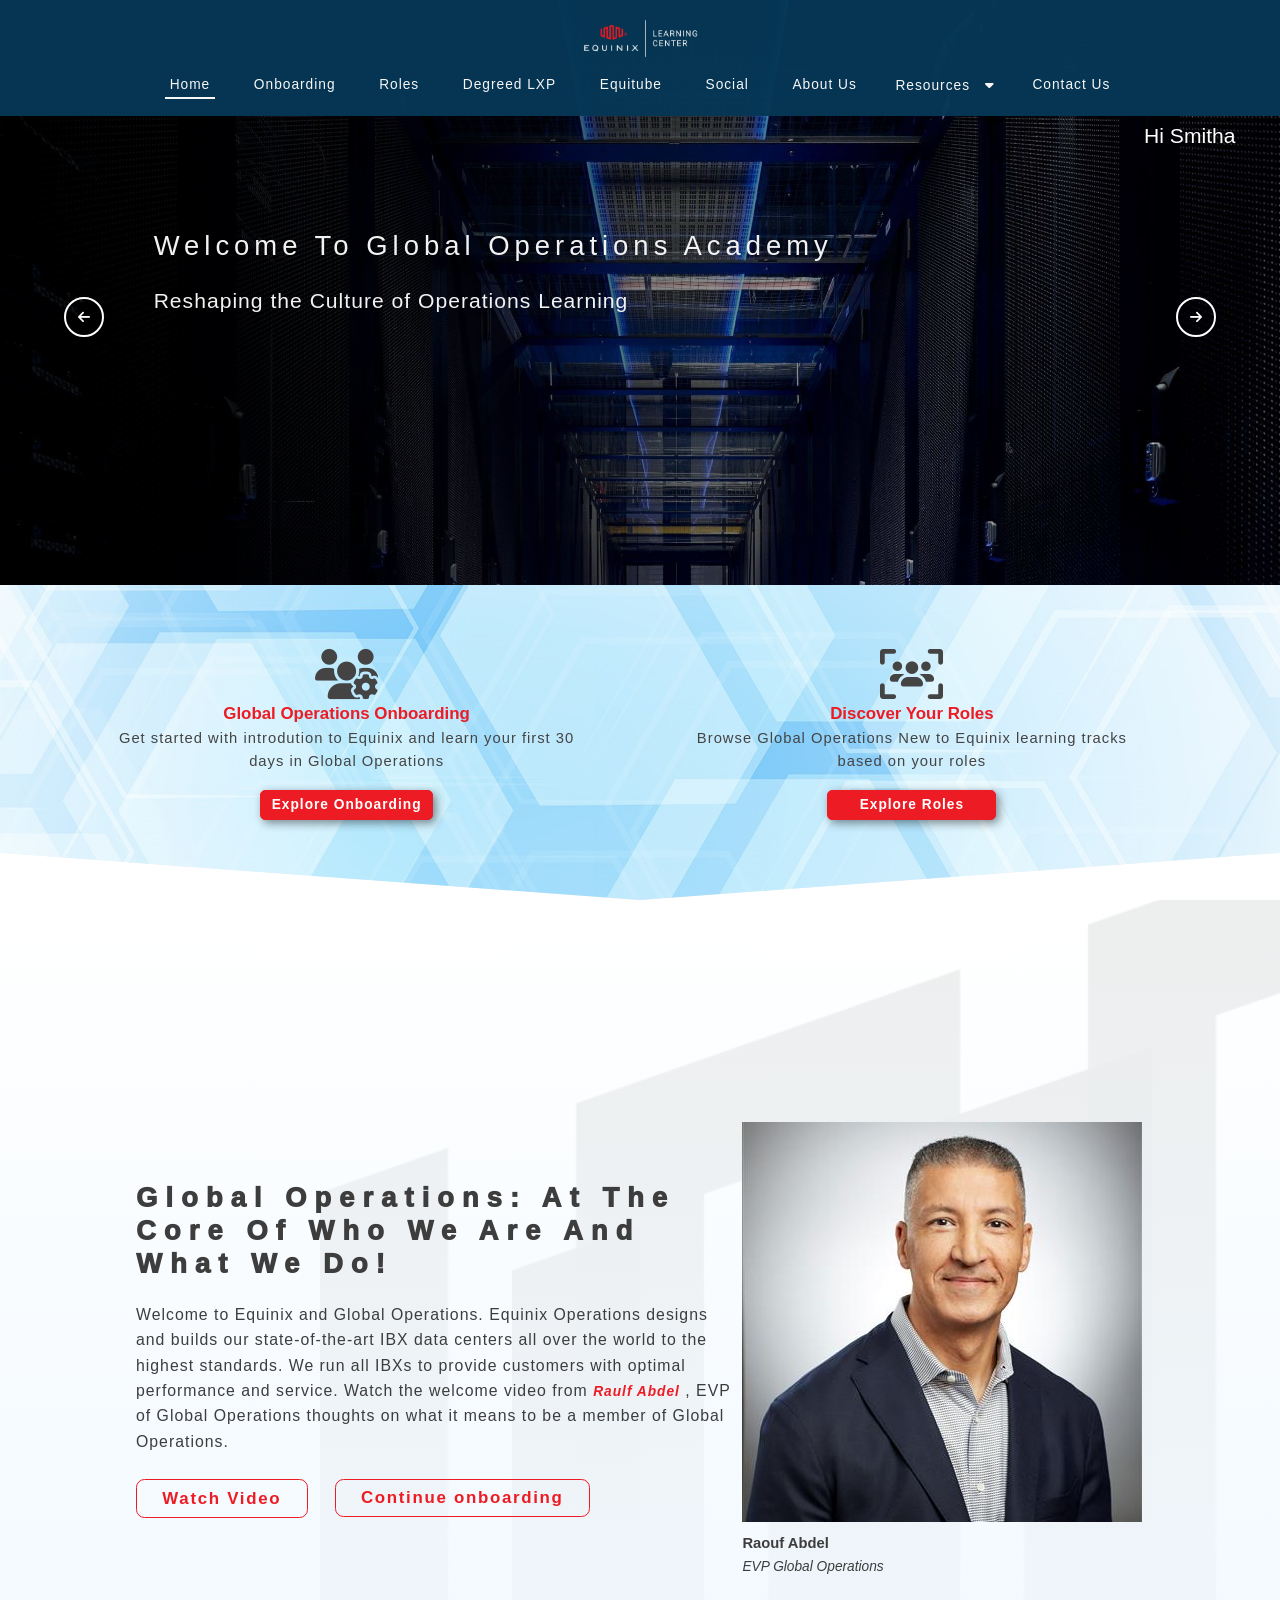
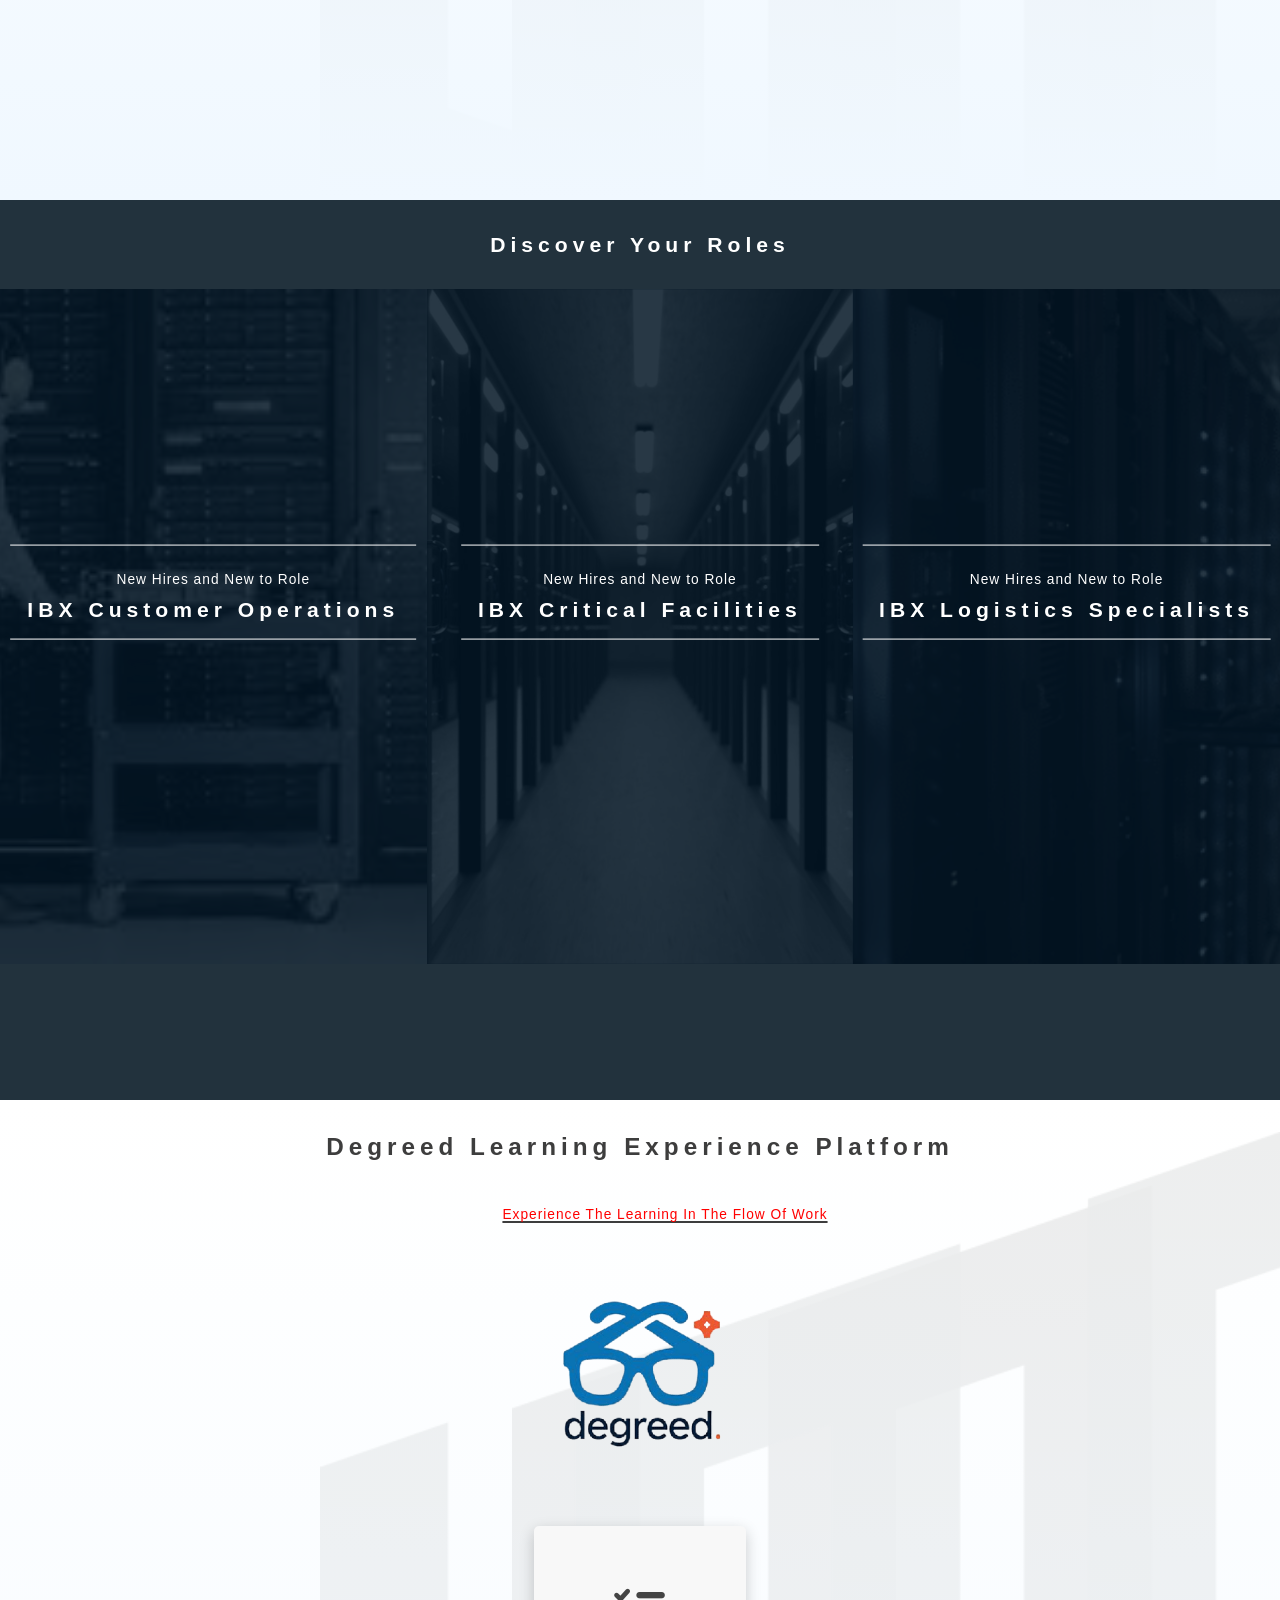
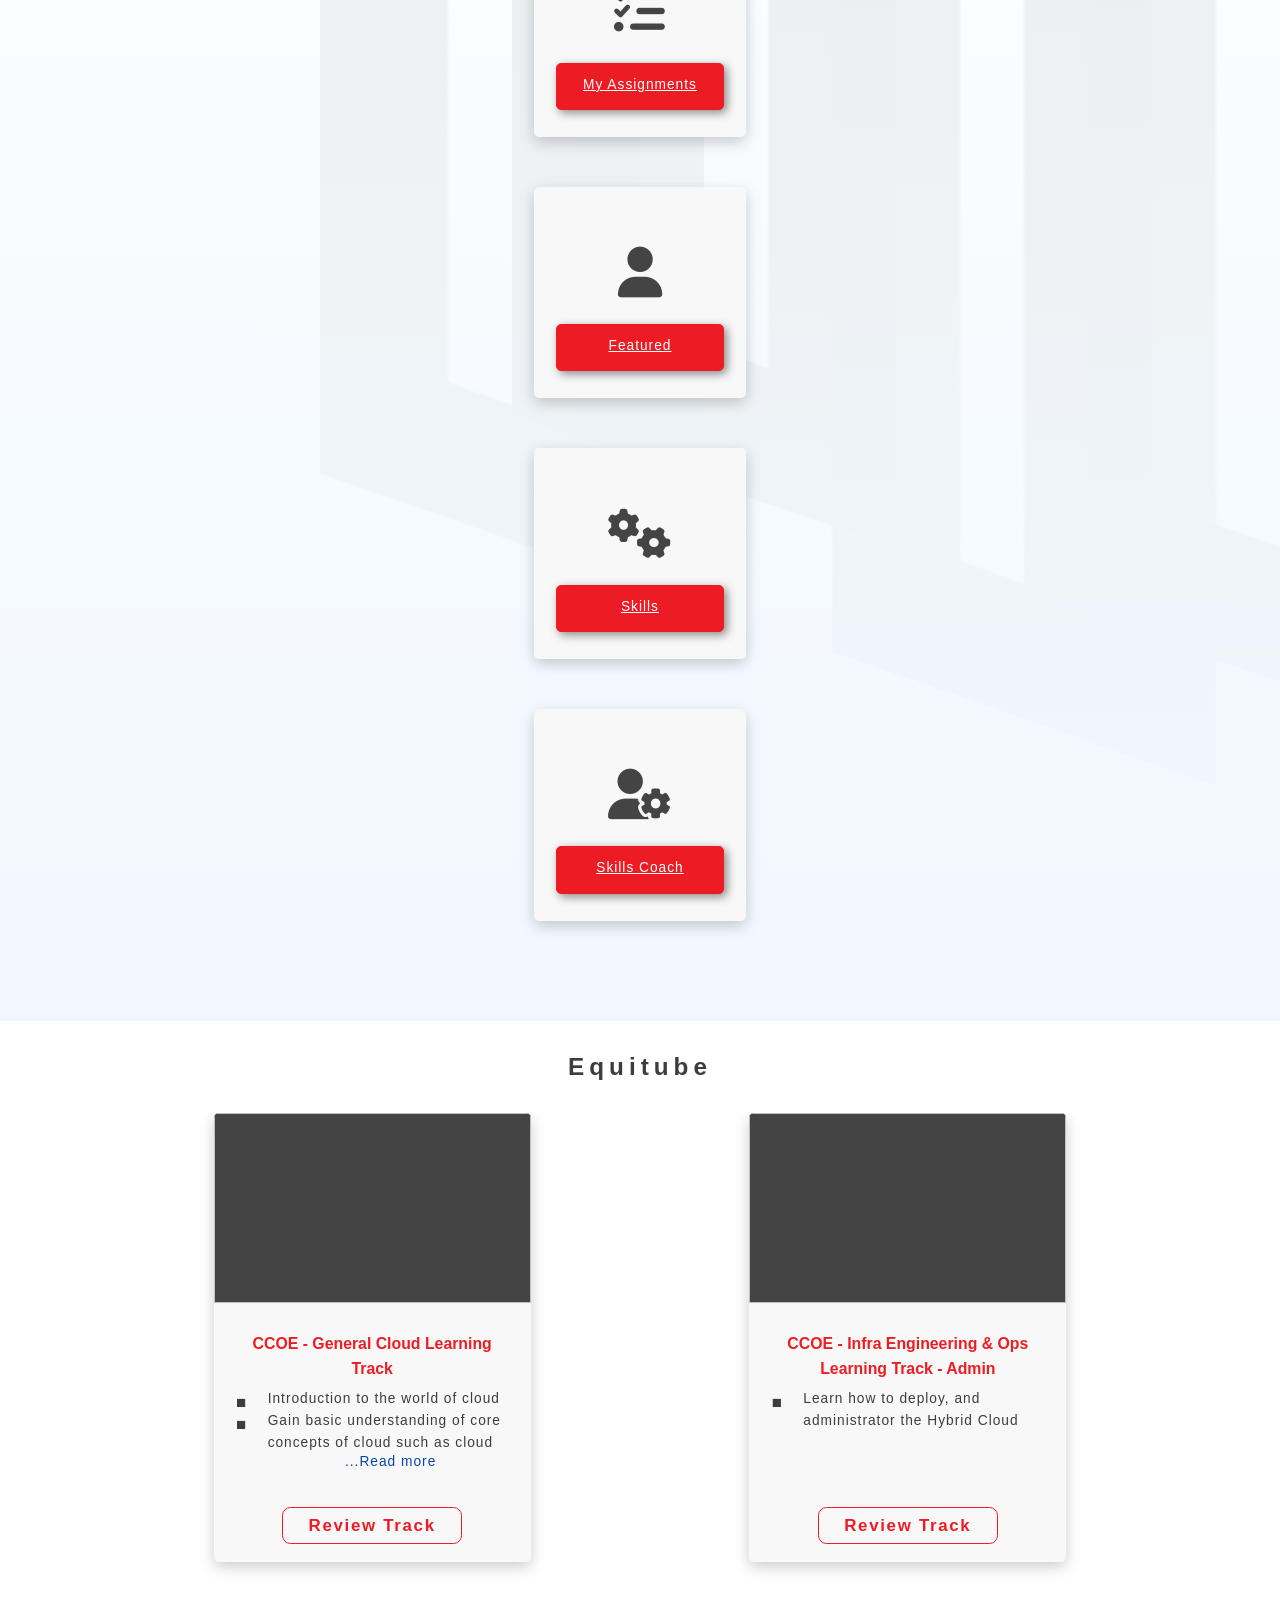
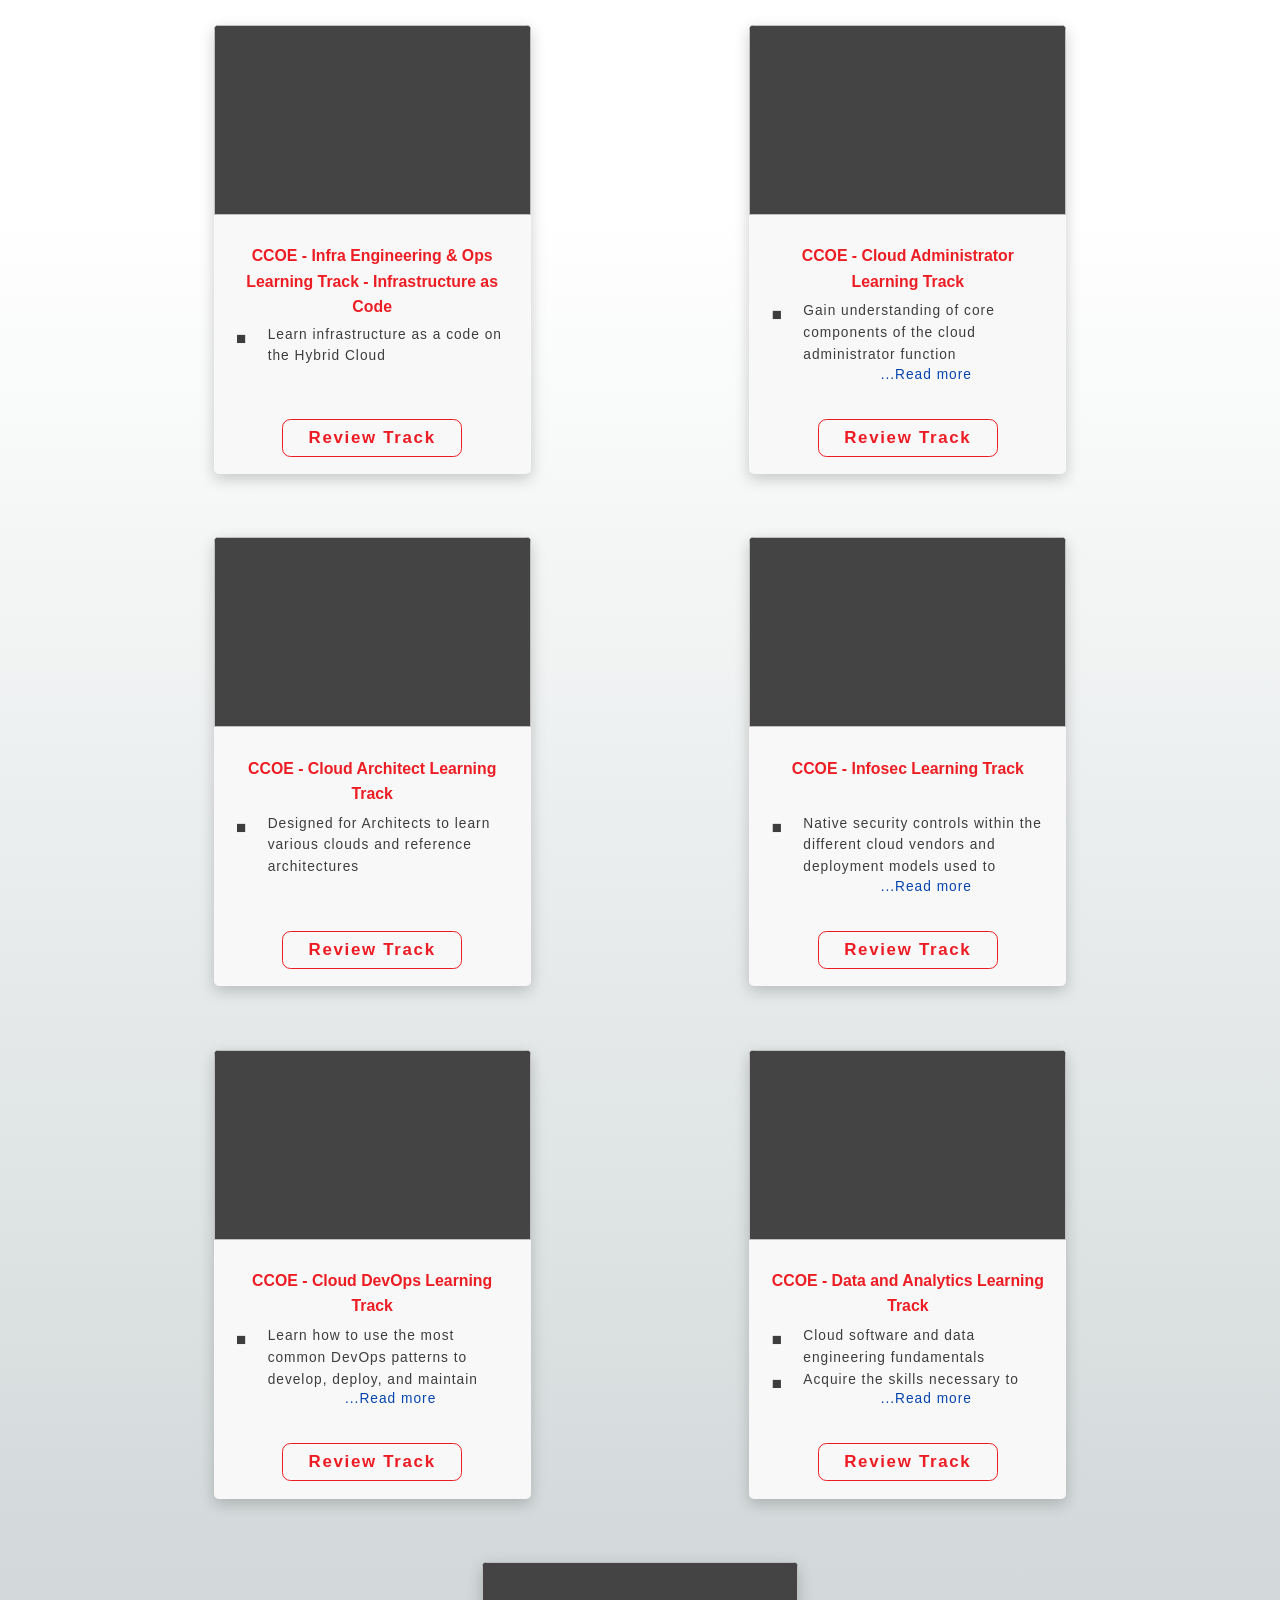
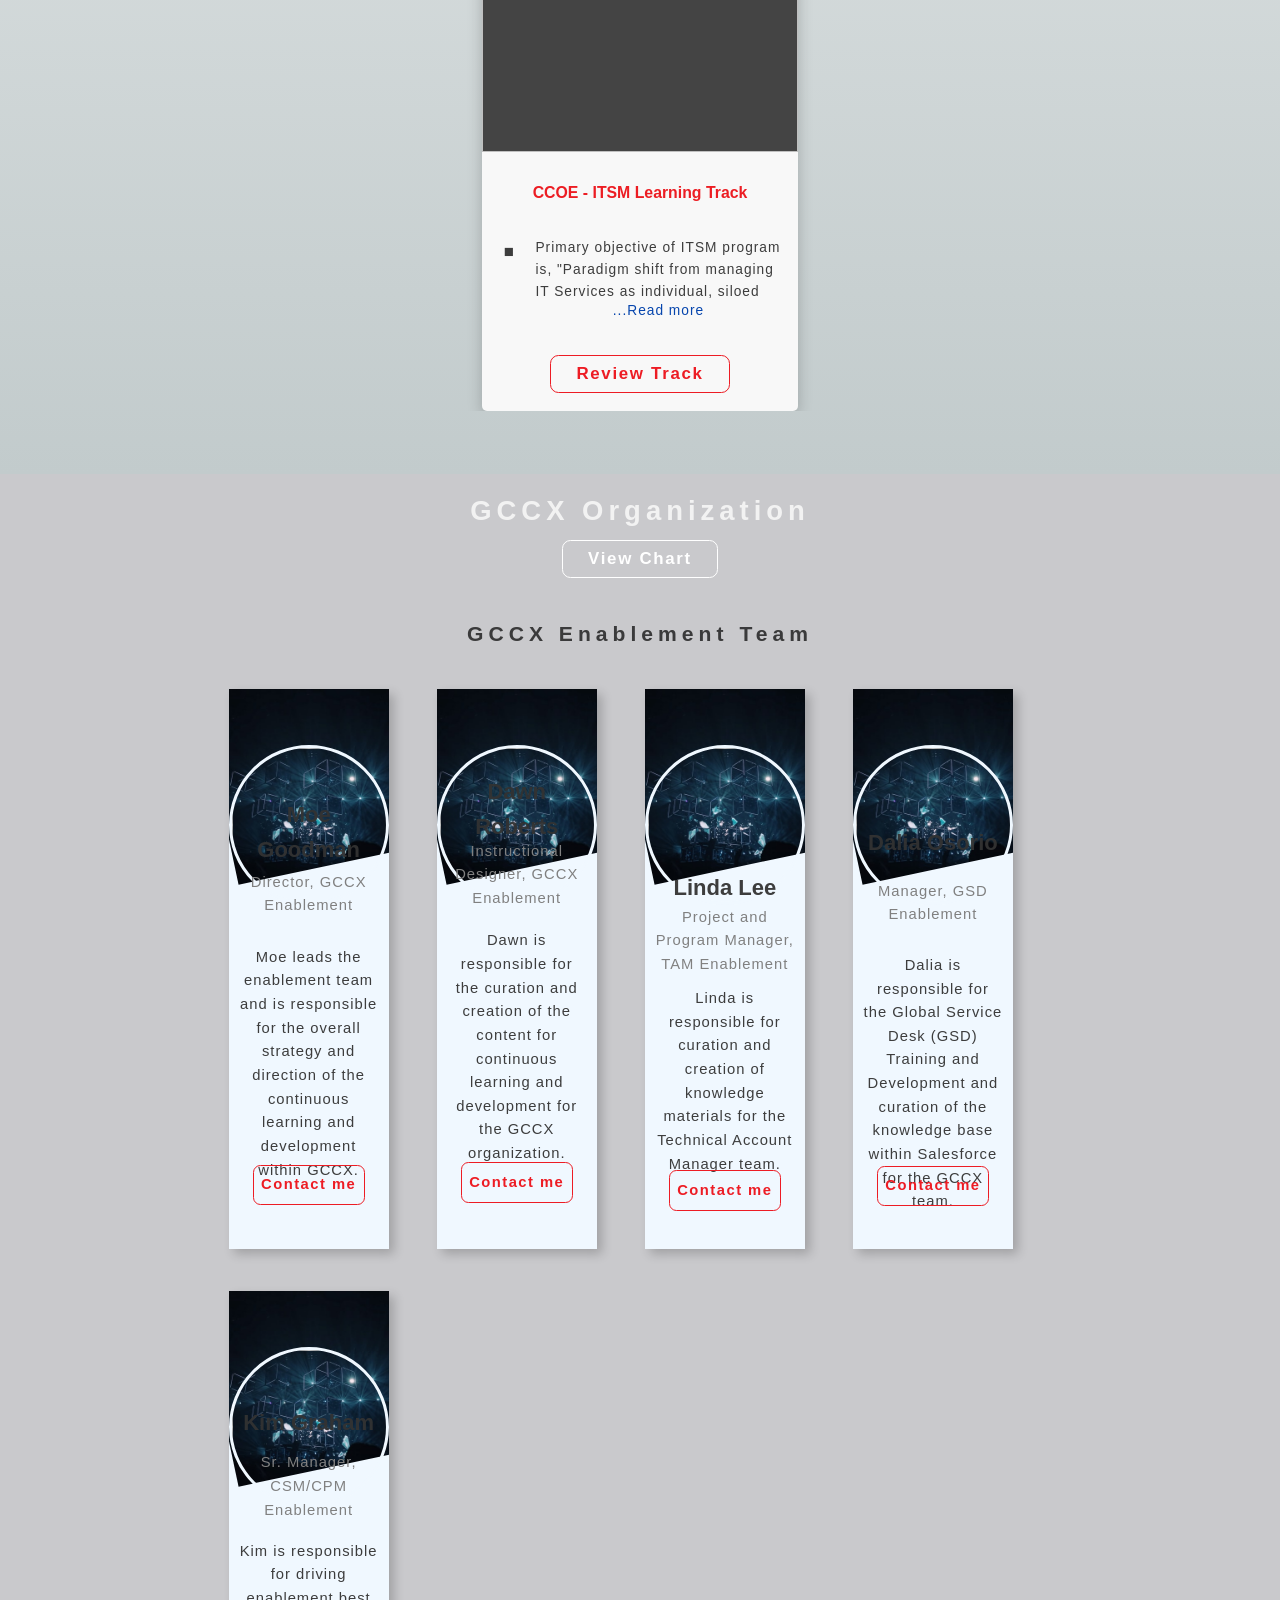
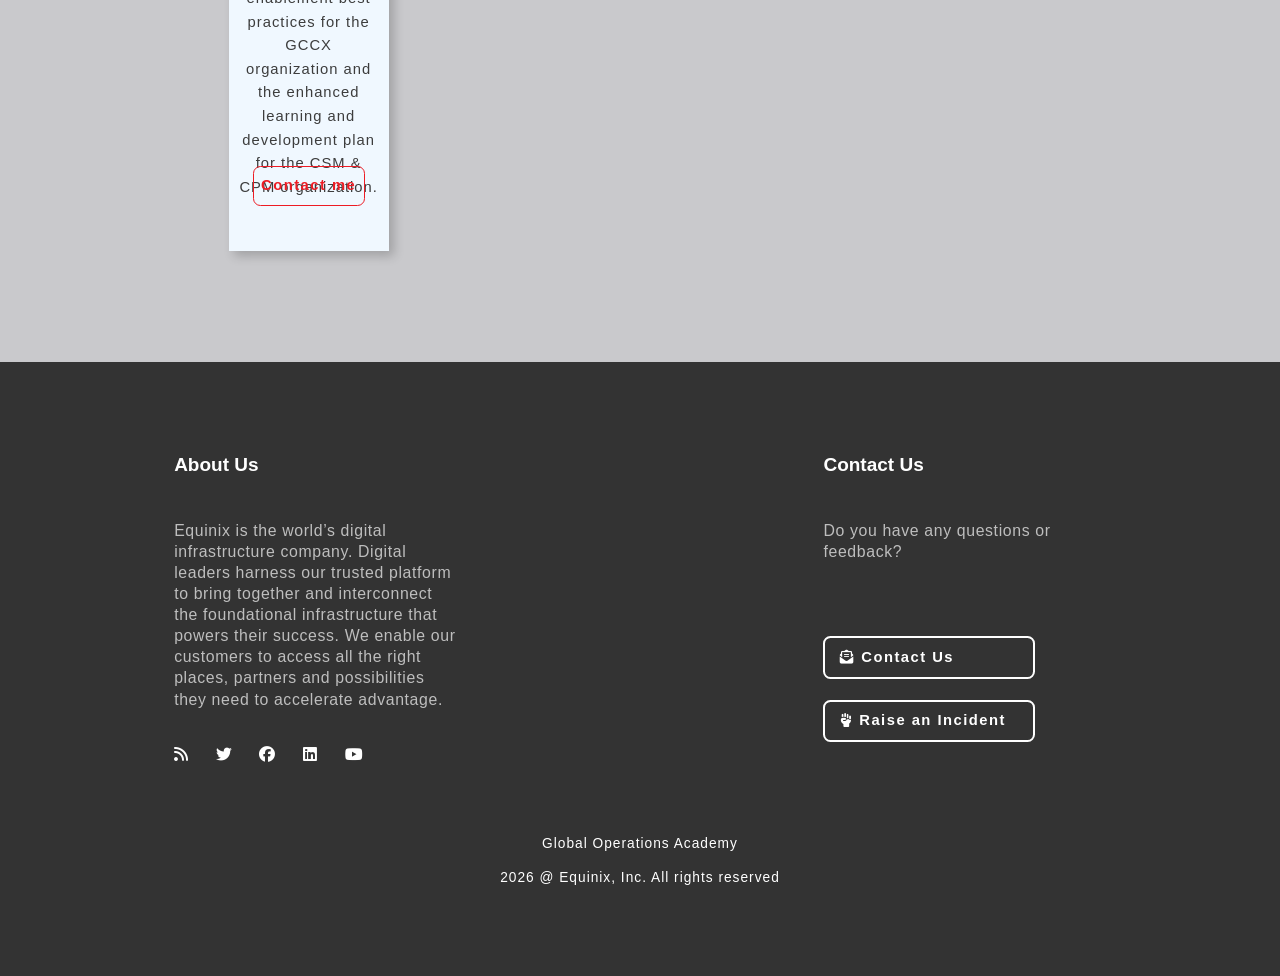
==== commit 293b6f31: "footer notes" ====
--- a/index.html
+++ b/index.html
@@ -1857,20 +1857,7 @@
             <div class="footer-left">
                 <h3>About Us</h3>
                 <p>
-                    Equinix,Inc. (Nasdaq: EQIX) connects the world's leading businesses to their customers,
-                    employees
-                    and partners
-                    inside the most-interconnected data centers. On this global platform for digital business,
-                    companies
-                    come
-                    together across more than 55+ markets on five continents to reach everywhere, interconnect
-                    everyone
-                    and
-                    integrate everything they need to create their digital futures. In the United States, Equinix
-                    operates data
-                    centers in Atlanta, Boston, Chicago, Dallas, Denver, Los Angeles, Miami, New York, Philadelphia,
-                    Seattle,
-                    Silicon Valley and Washington D.C.
+                    Equinix is the world’s digital infrastructure company. Digital leaders harness our trusted platform to bring together and interconnect the foundational infrastructure that powers their success. We enable our customers to access all the right places, partners and possibilities they need to accelerate advantage.
                 </p>
                 <div class="eq-footer-social">
                     <a href="https://blog.equinix.com" target="_blank" rel="noopener">
@@ -1893,7 +1880,8 @@
 
             </div>
 
-            <div class="footer-mid">
+        <div class="footer-mid">
+           <!--
                 <h3>Help/Support</h3>
                 <a href="mailto:help@equinix.com">Report an incident</a>
                 <a href="http://intranet.equinix.com/Pages/IT/Equinix%20Learning%20Center/FAQs.aspx">Frequently
@@ -1904,25 +1892,21 @@
                 <a href="mailto:OpsELCSupport@equinix.com">IBX Operations</a>
                 <a href="mailto:SalesEnablement@equinix.com">Sales</a>
                 <a href="mailto:Global-HR-LearningCenter-Support@equinix.com">Human Resources</a>
-                <a href="mailto:Global-IT-LearningCenter-Support@equinix.com">All Other Functions</a>
-            </div>
+                <a href="mailto:Global-IT-LearningCenter-Support@equinix.com">All Other Functions</a> -->
+            </div> 
 
             <div class="footer-right">
                 <h3>Contact Us</h3>
-                <p>Do you have any questions? Please do not hesitate to contact us directly. Our team will come back
-                    to
-                    you
-                    within
-                    a matter of hours to help you.</p>
+                <p>Do you have any questions or feedback? </p>
                 <div class="contact-links">
-                    <a class="btn" href="mailto:GCCXEnablement@equinix.com
+                    <a class="btn" href="mailto:GOA-TeamDistribution@equinix.com
               "><i class="fas fa-envelope-open-text"></i> Contact Us</a>
                     <a class='btn' href="mailto:help@equinix.com"><i class="fas fa-fist-raised"></i> Raise an
                         Incident</a>
                 </div>
             </div>
             <div class="grad">
-                <a> <br>Equinix Learning Center <br>
+                <a> <br>Global Operations Academy <br>
                     <script>document.write(new Date().getFullYear())</script> @ Equinix, Inc. All rights reserved
                 </a>
             </div>
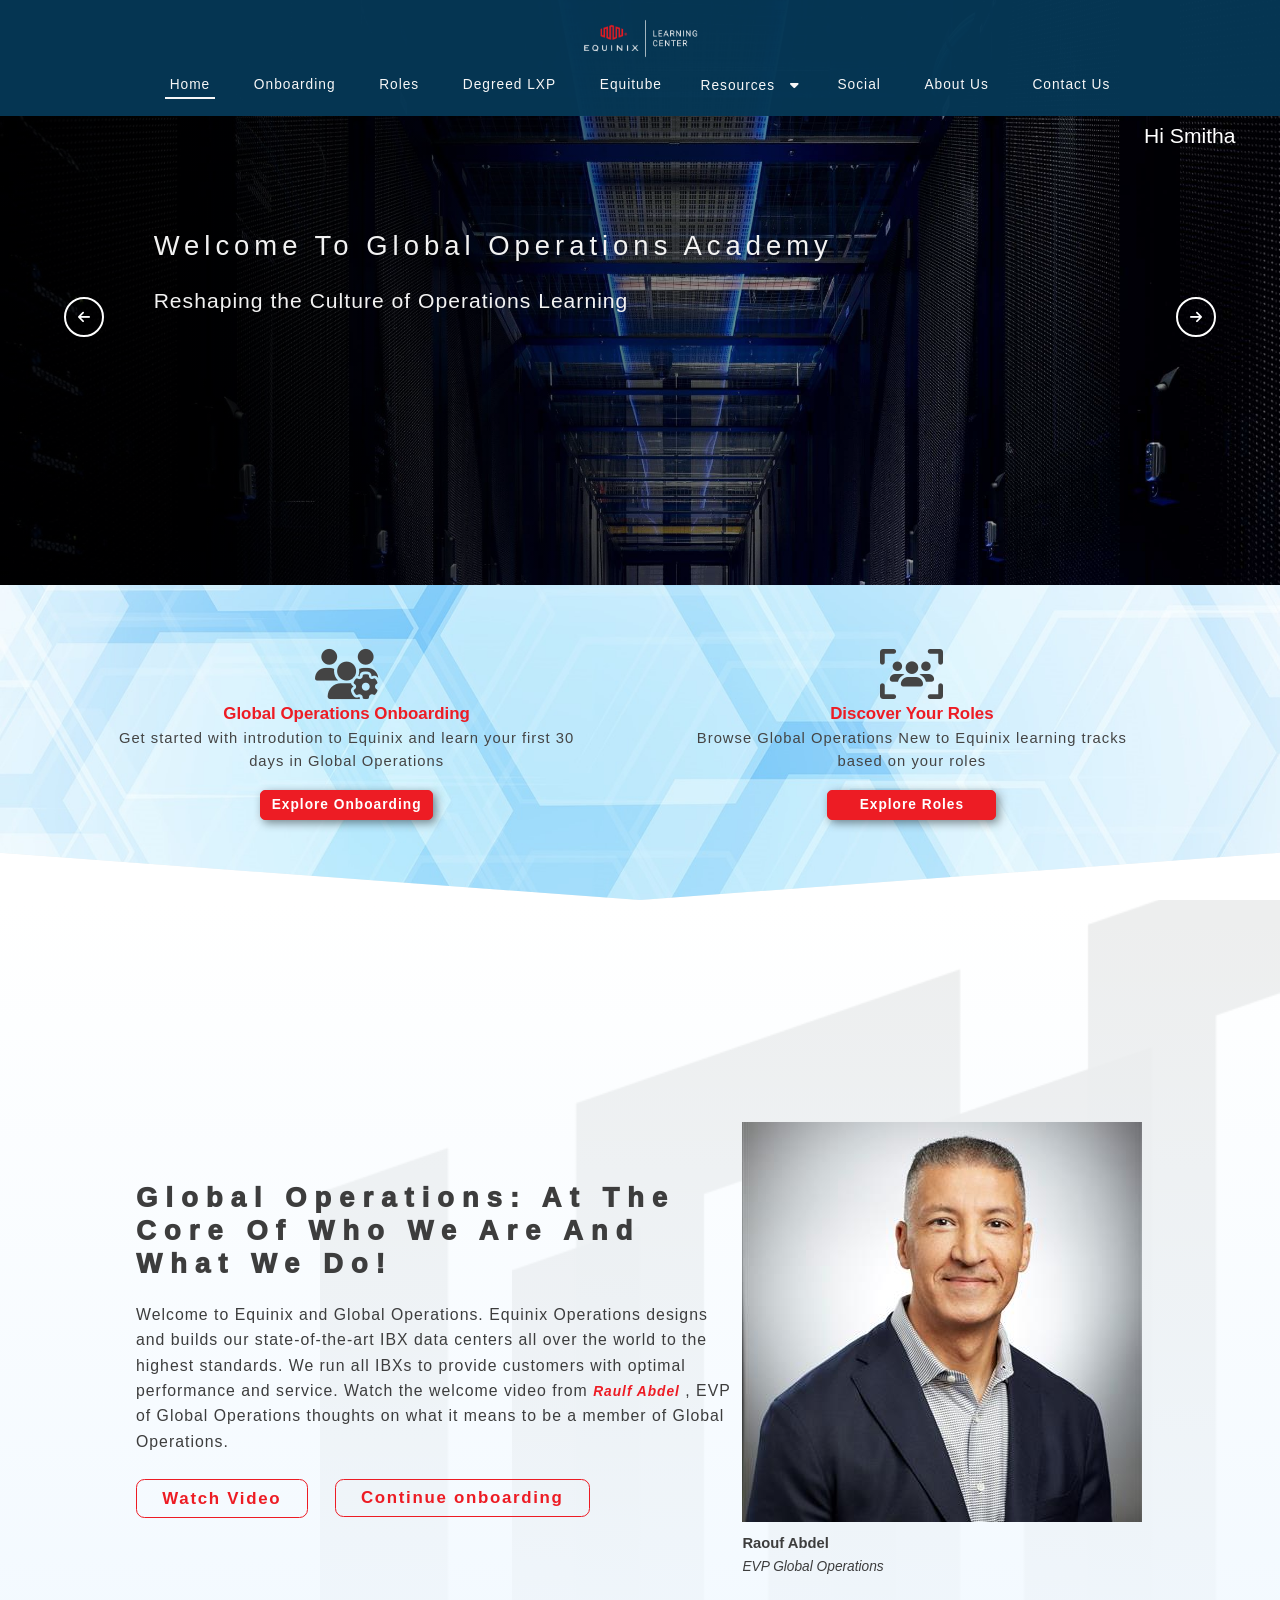
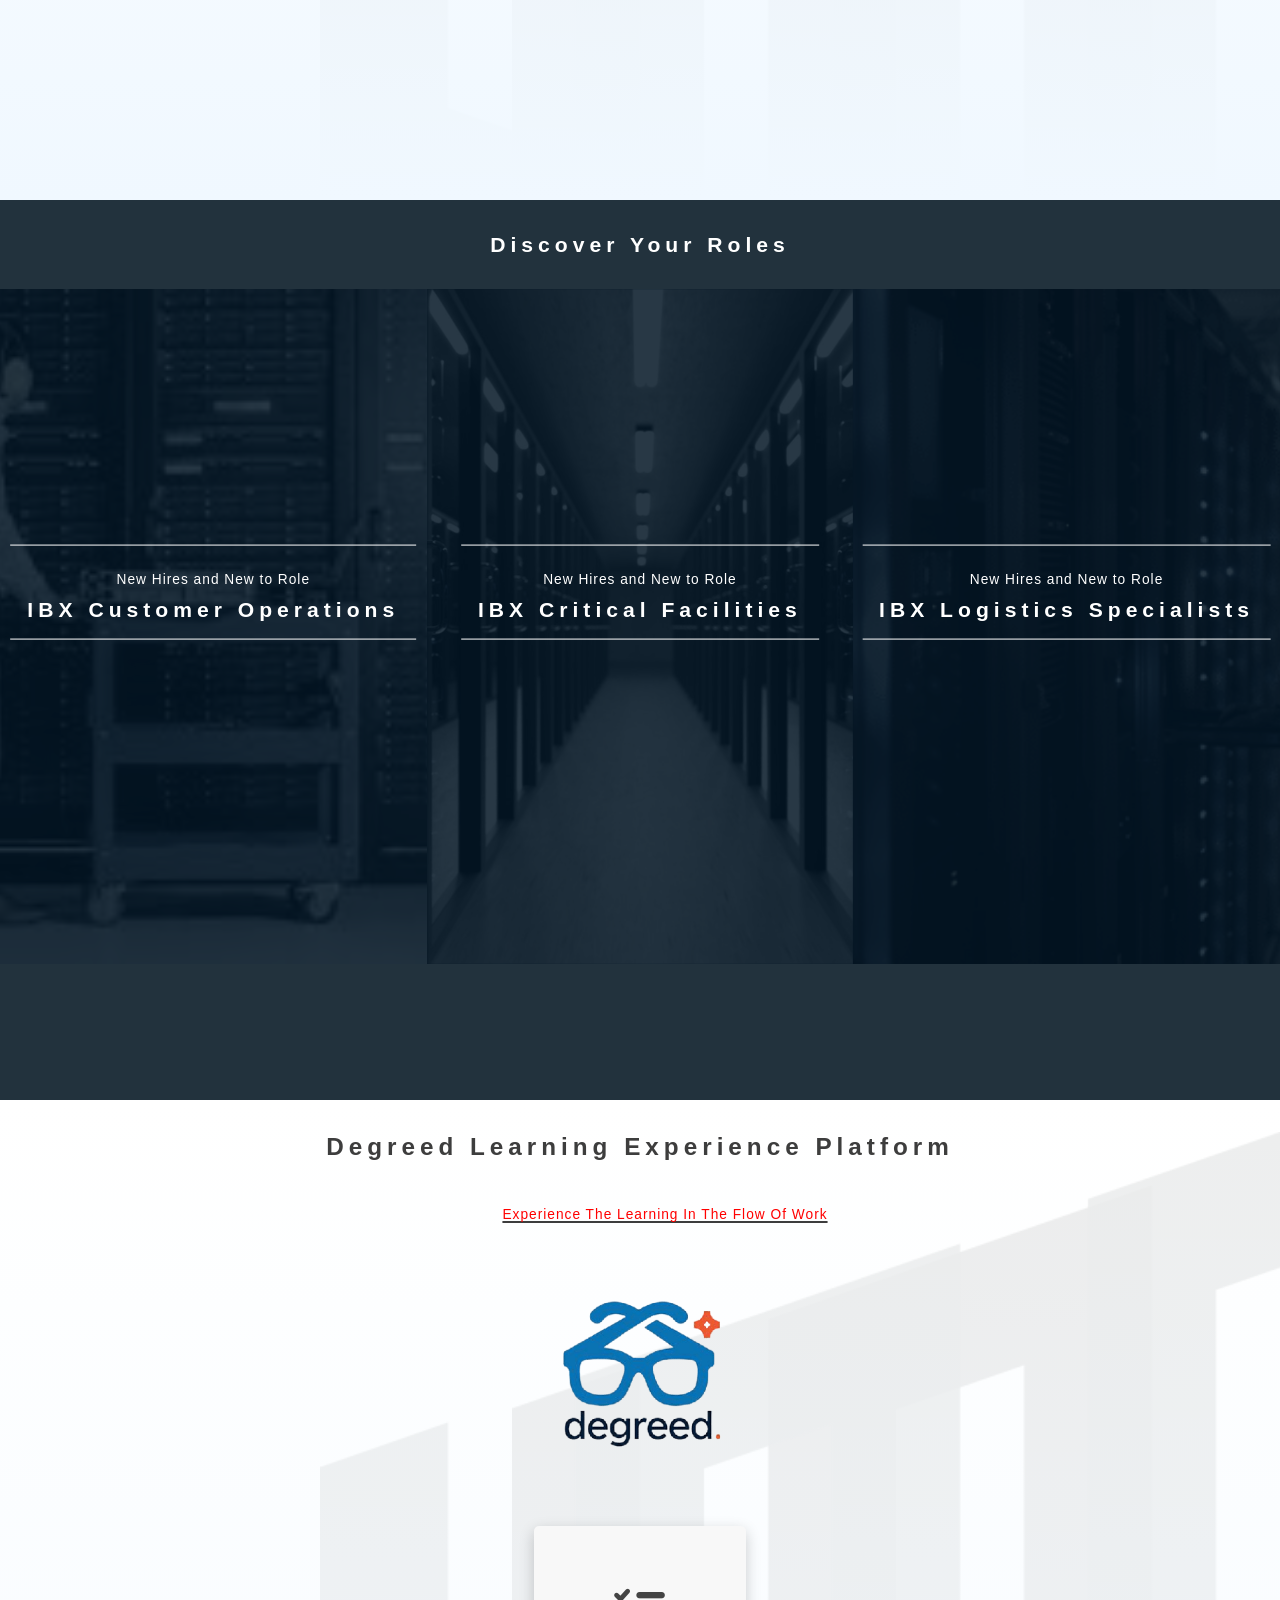
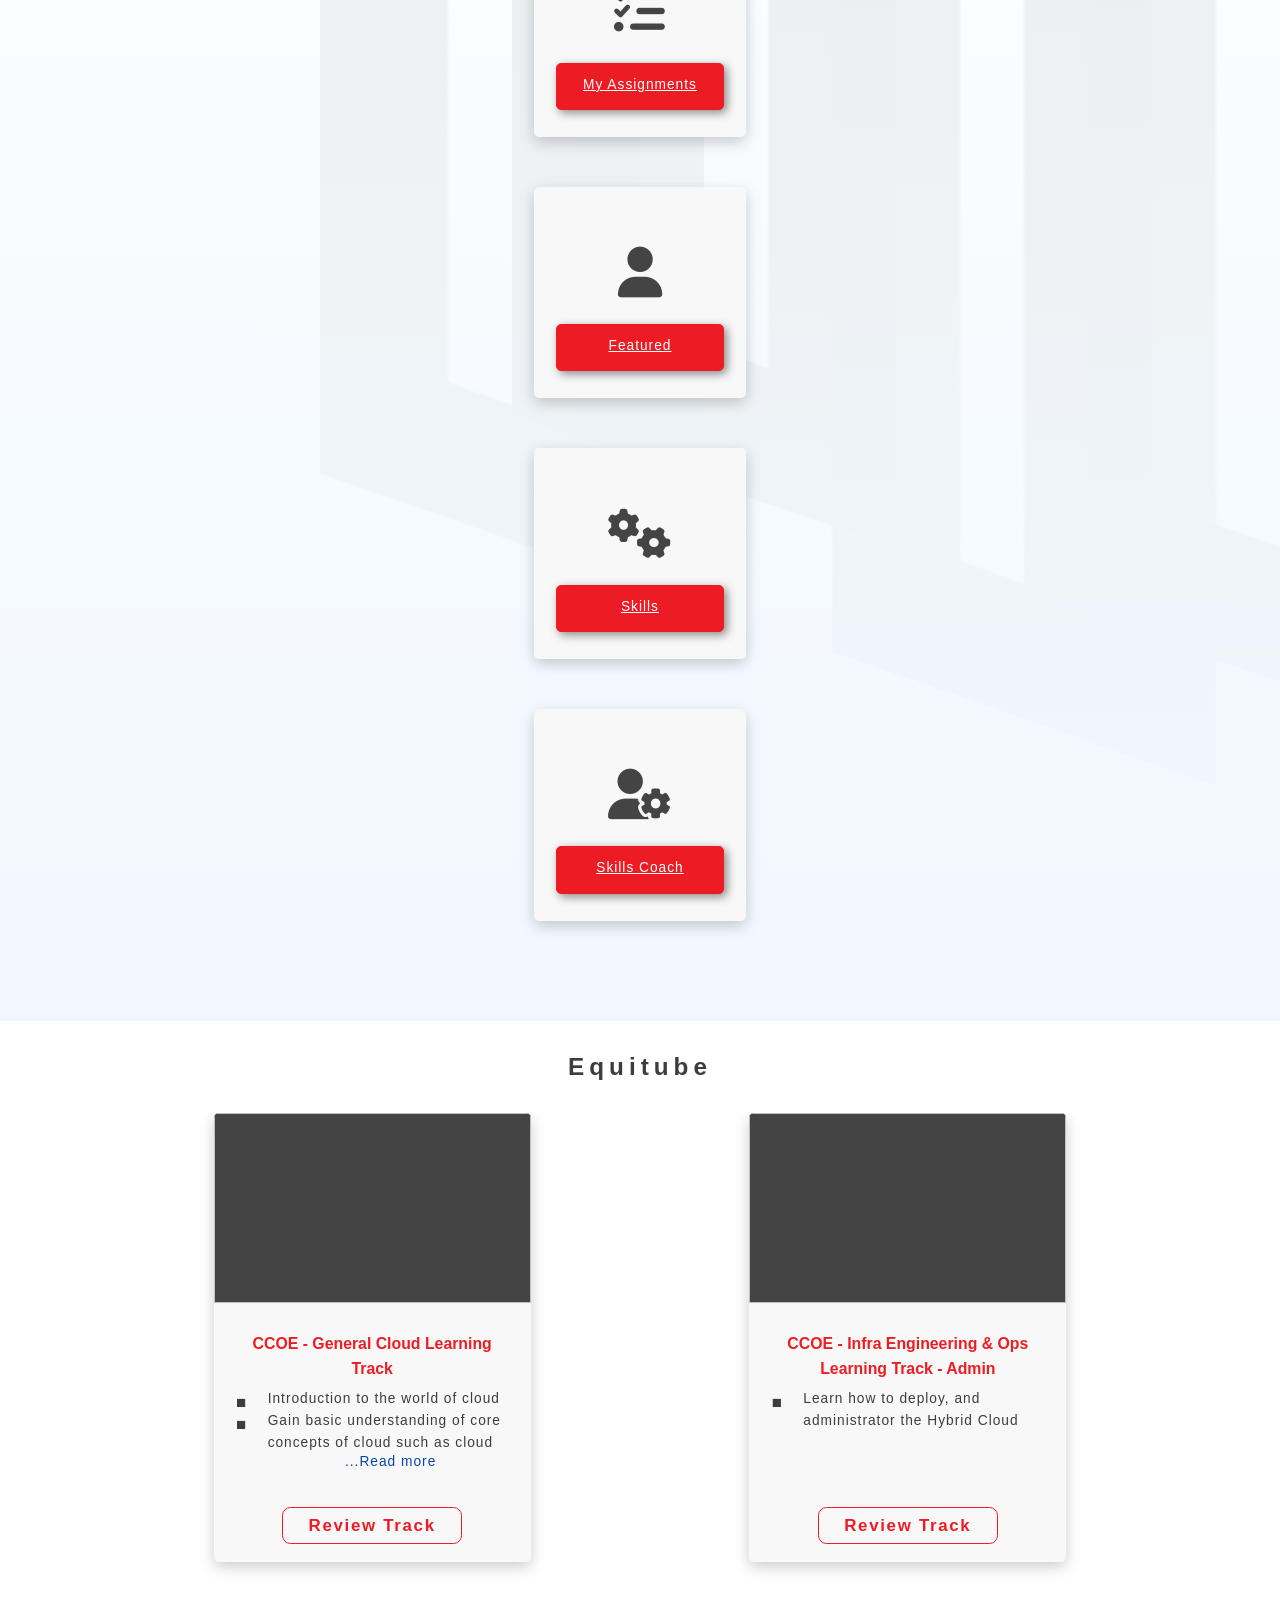
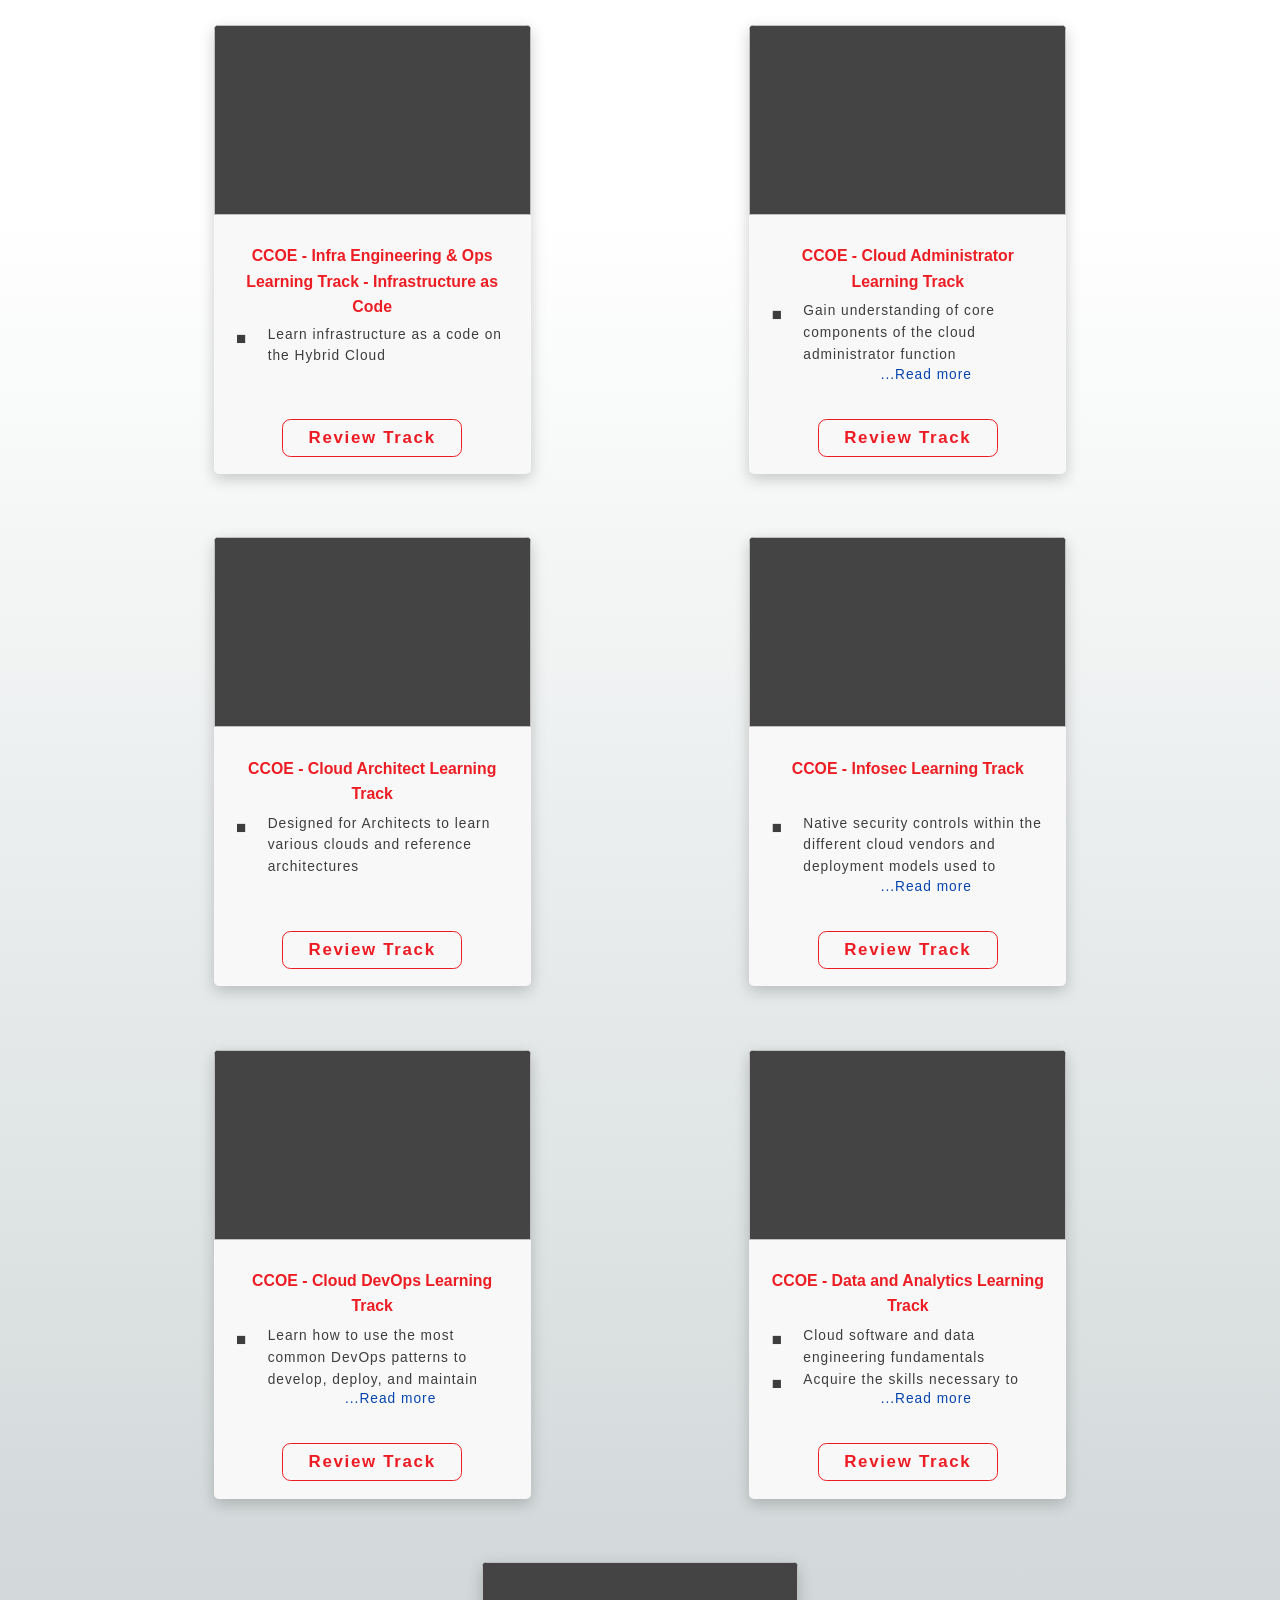
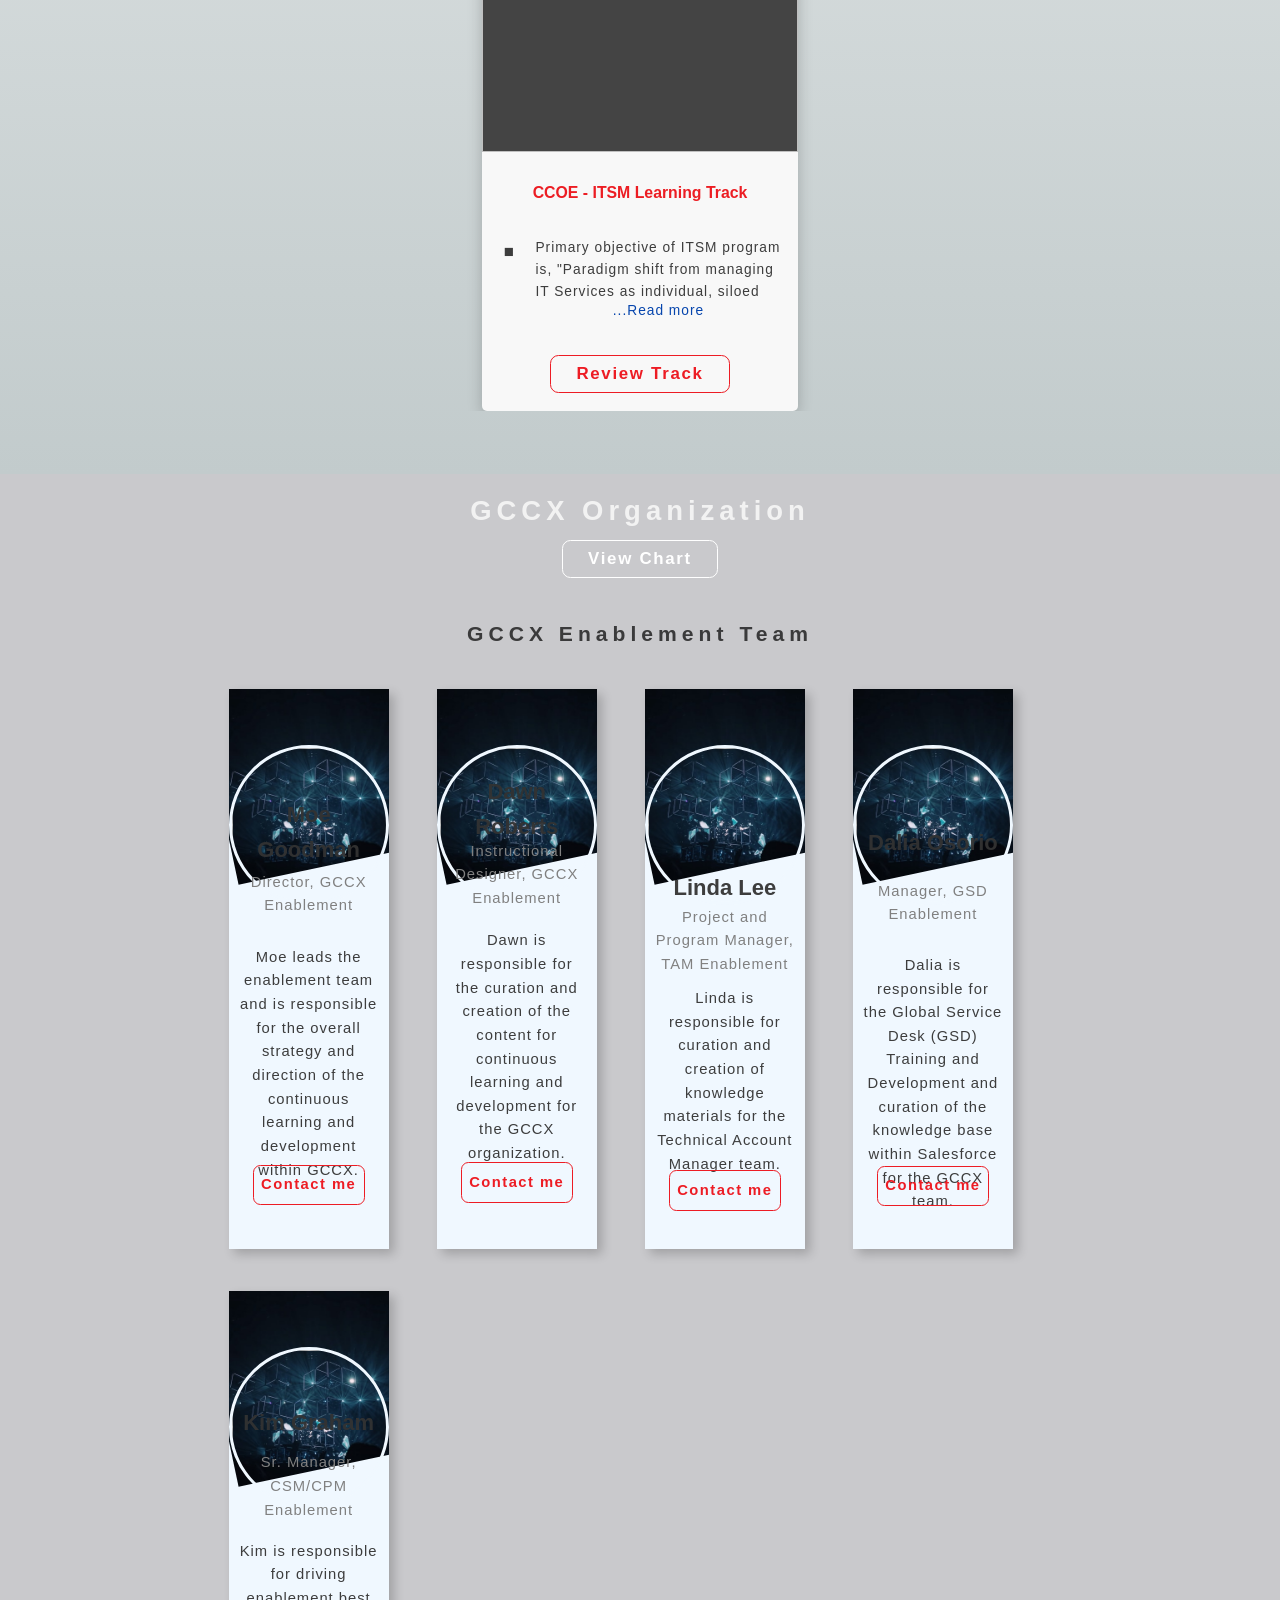
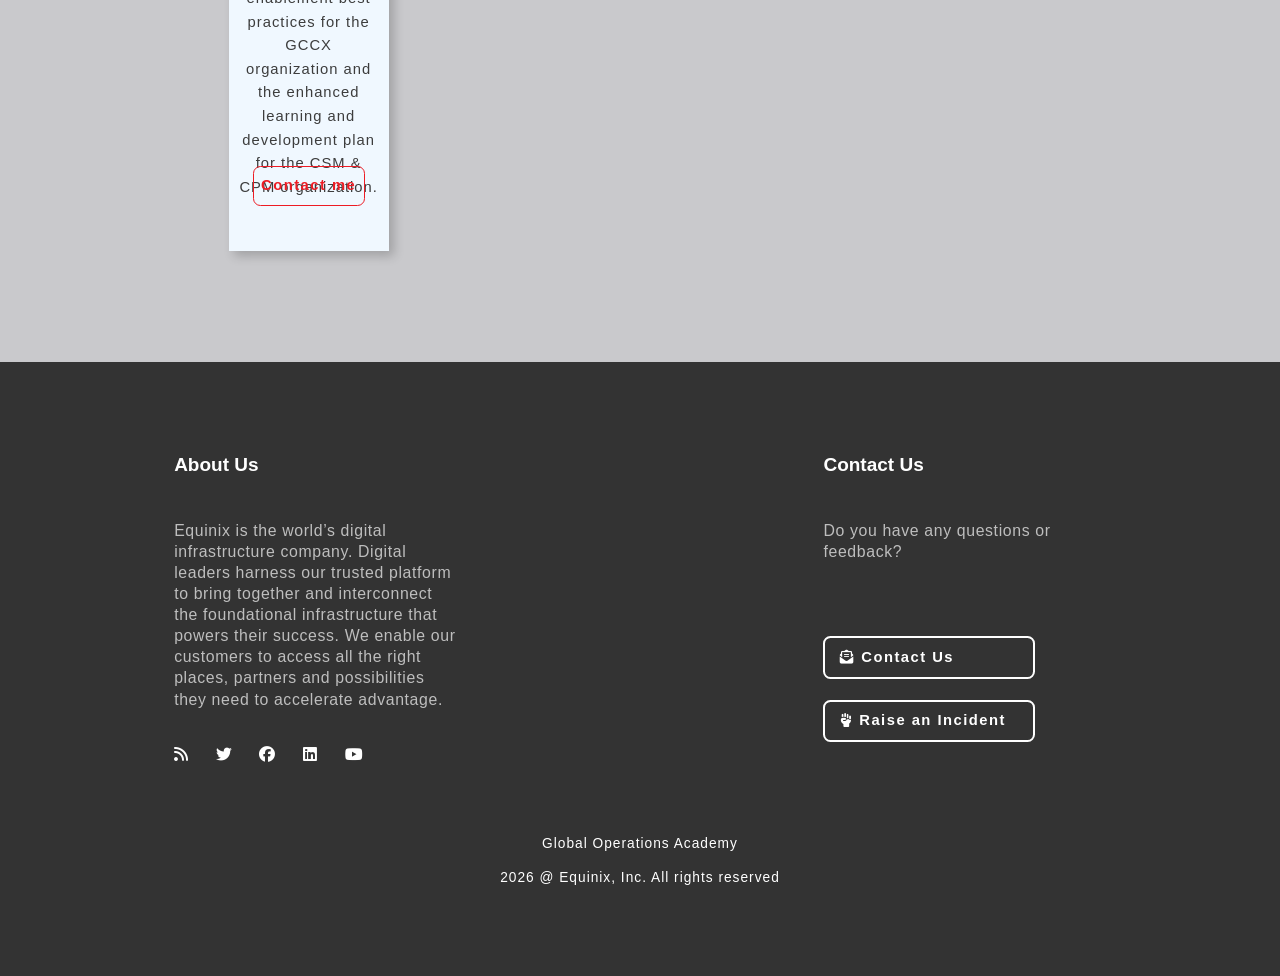
==== commit 929fed66: "nav items rearrange" ====
--- a/index.html
+++ b/index.html
@@ -38,8 +38,6 @@
                 <li class="nav-item"><a href="#roles">Roles</a></li>
                 <li class="nav-item"><a href="#degreed">Degreed LXP</a></li>
                 <li class="nav-item"><a href="#equitube">Equitube</a></li>
-                <li class="nav-item"><a href="#social">Social</a></li>
-                <li class="nav-item"><a target="_blank" href="#team">About Us</a></li>
                 <li class="dropdown nav-item">
                     <button class="dropbtn">
                         <div>
@@ -56,6 +54,8 @@
                             Glossary</a>
                     </div>
                 </li>
+                <li class="nav-item"><a href="#social">Social</a></li>
+                <li class="nav-item"><a target="_blank" href="#team">About Us</a></li>
                 <li class="nav-item"><a href="#contact">Contact Us</a></li>
             </ul>
         </div>
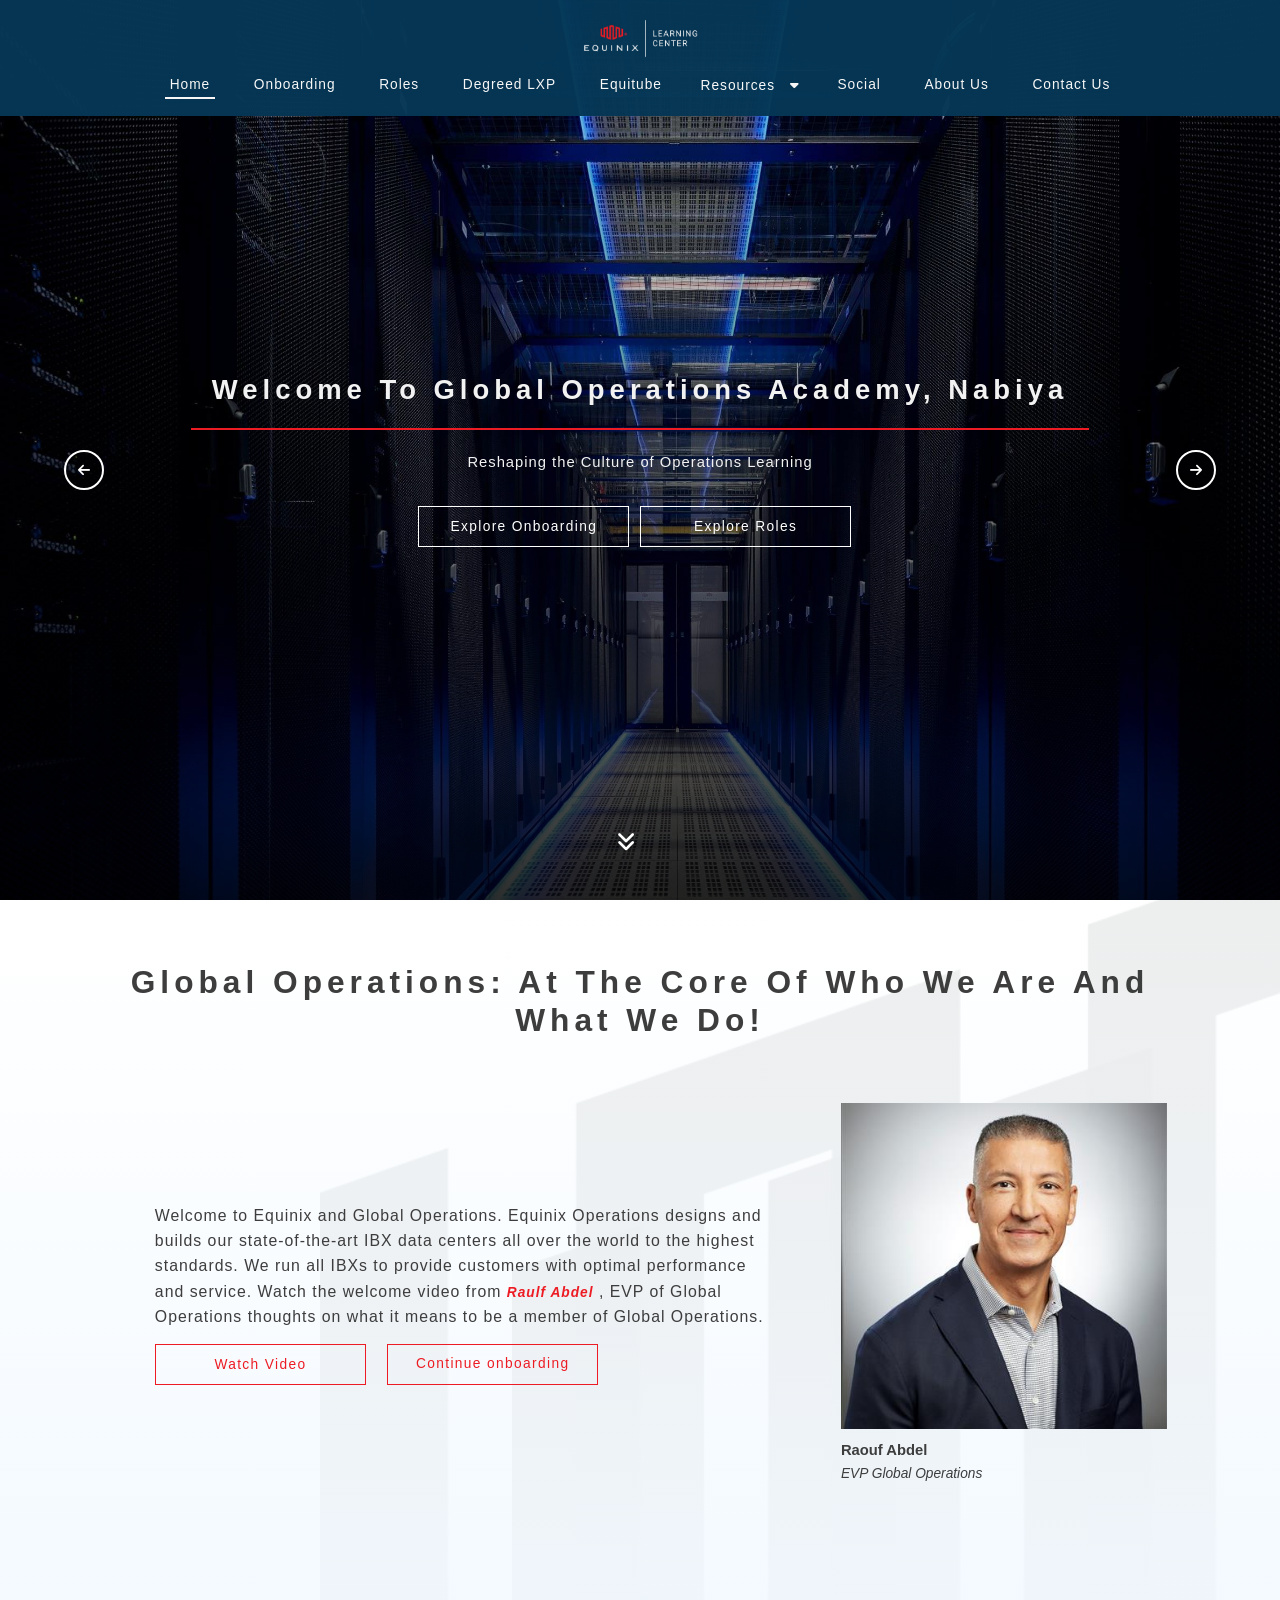
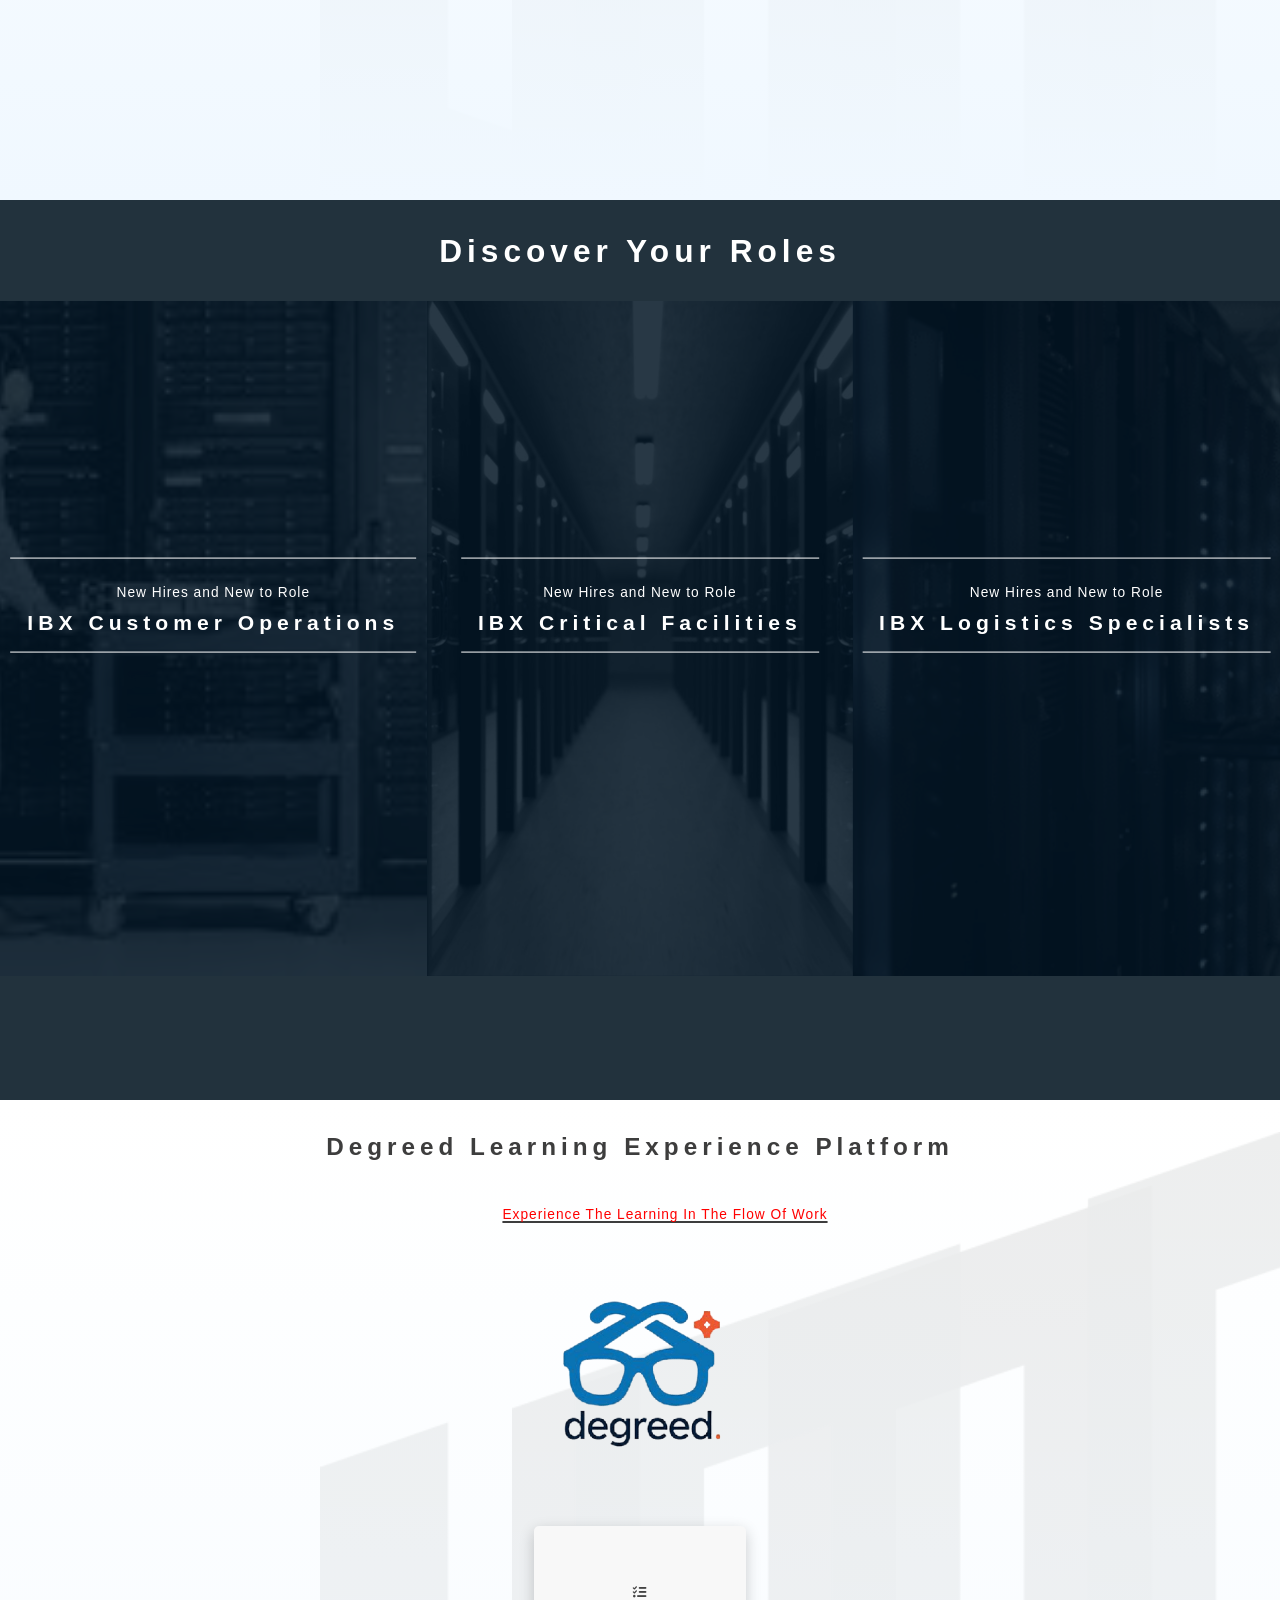
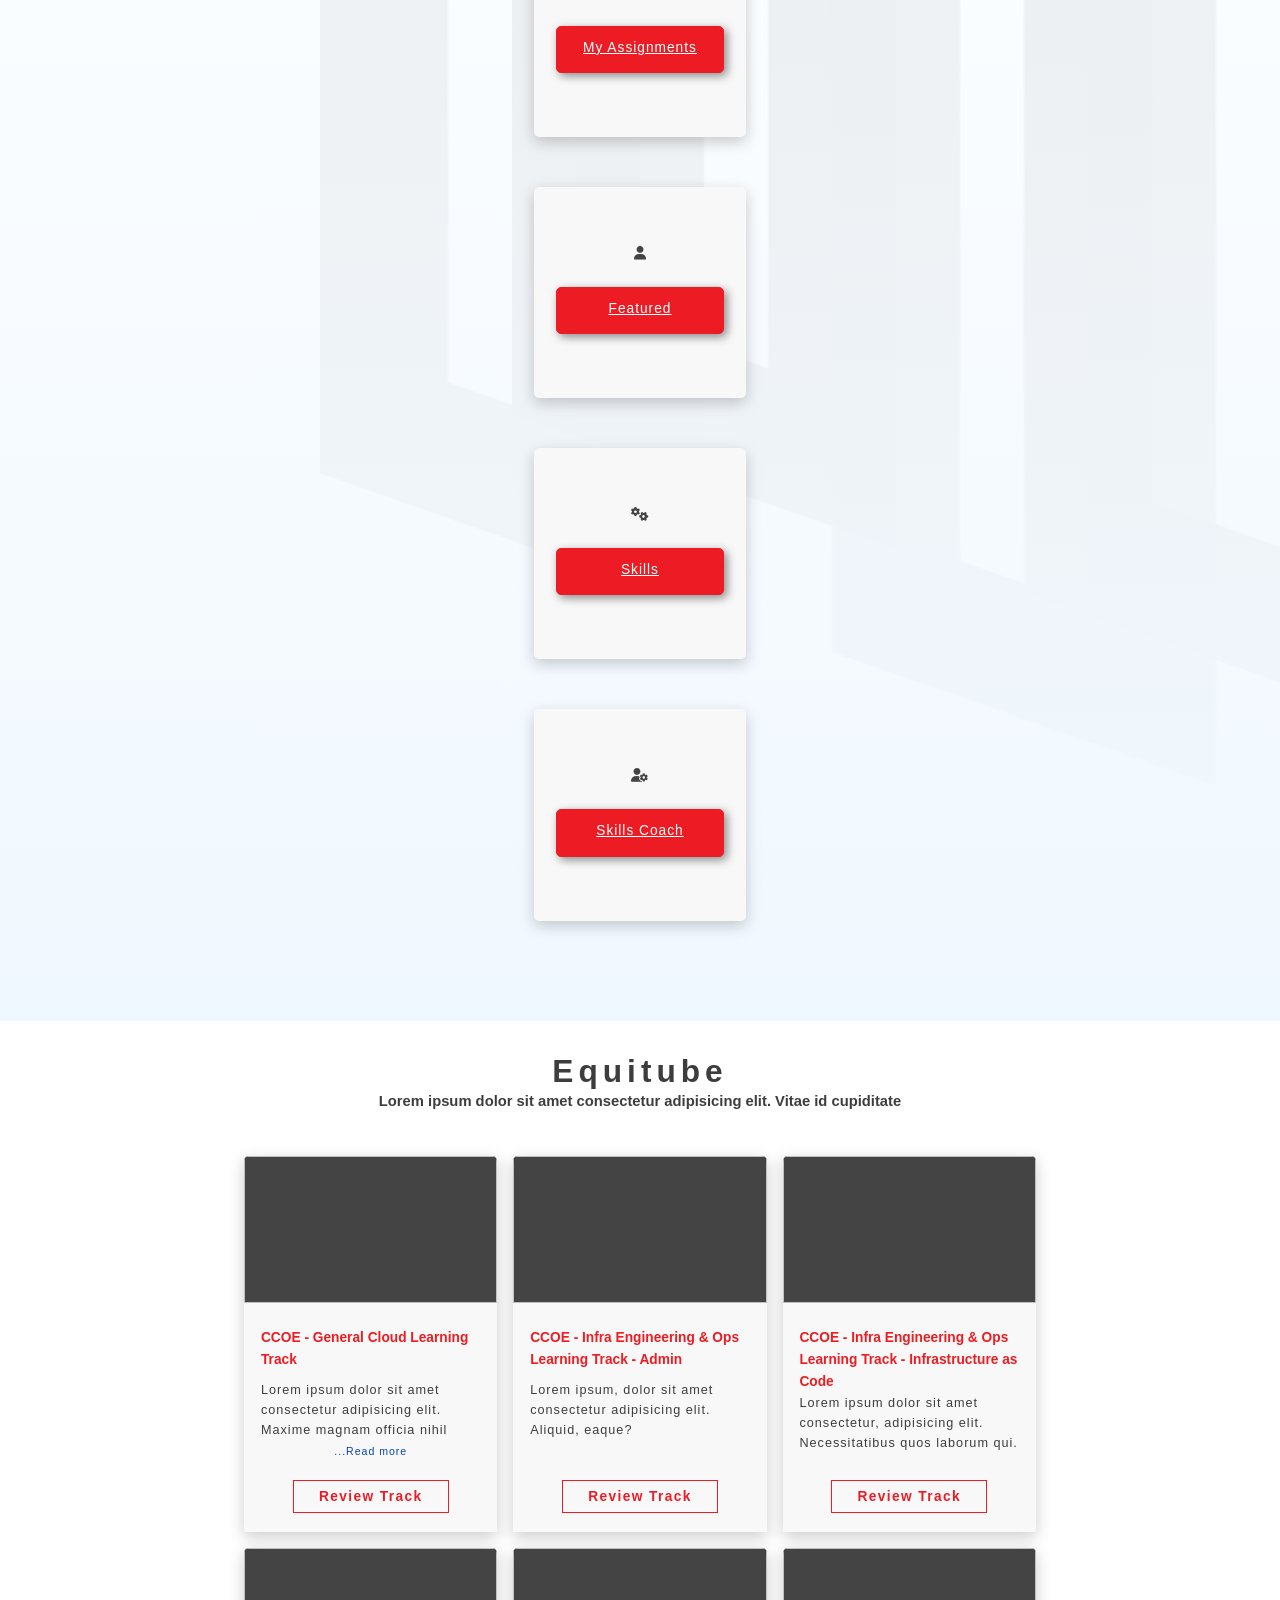
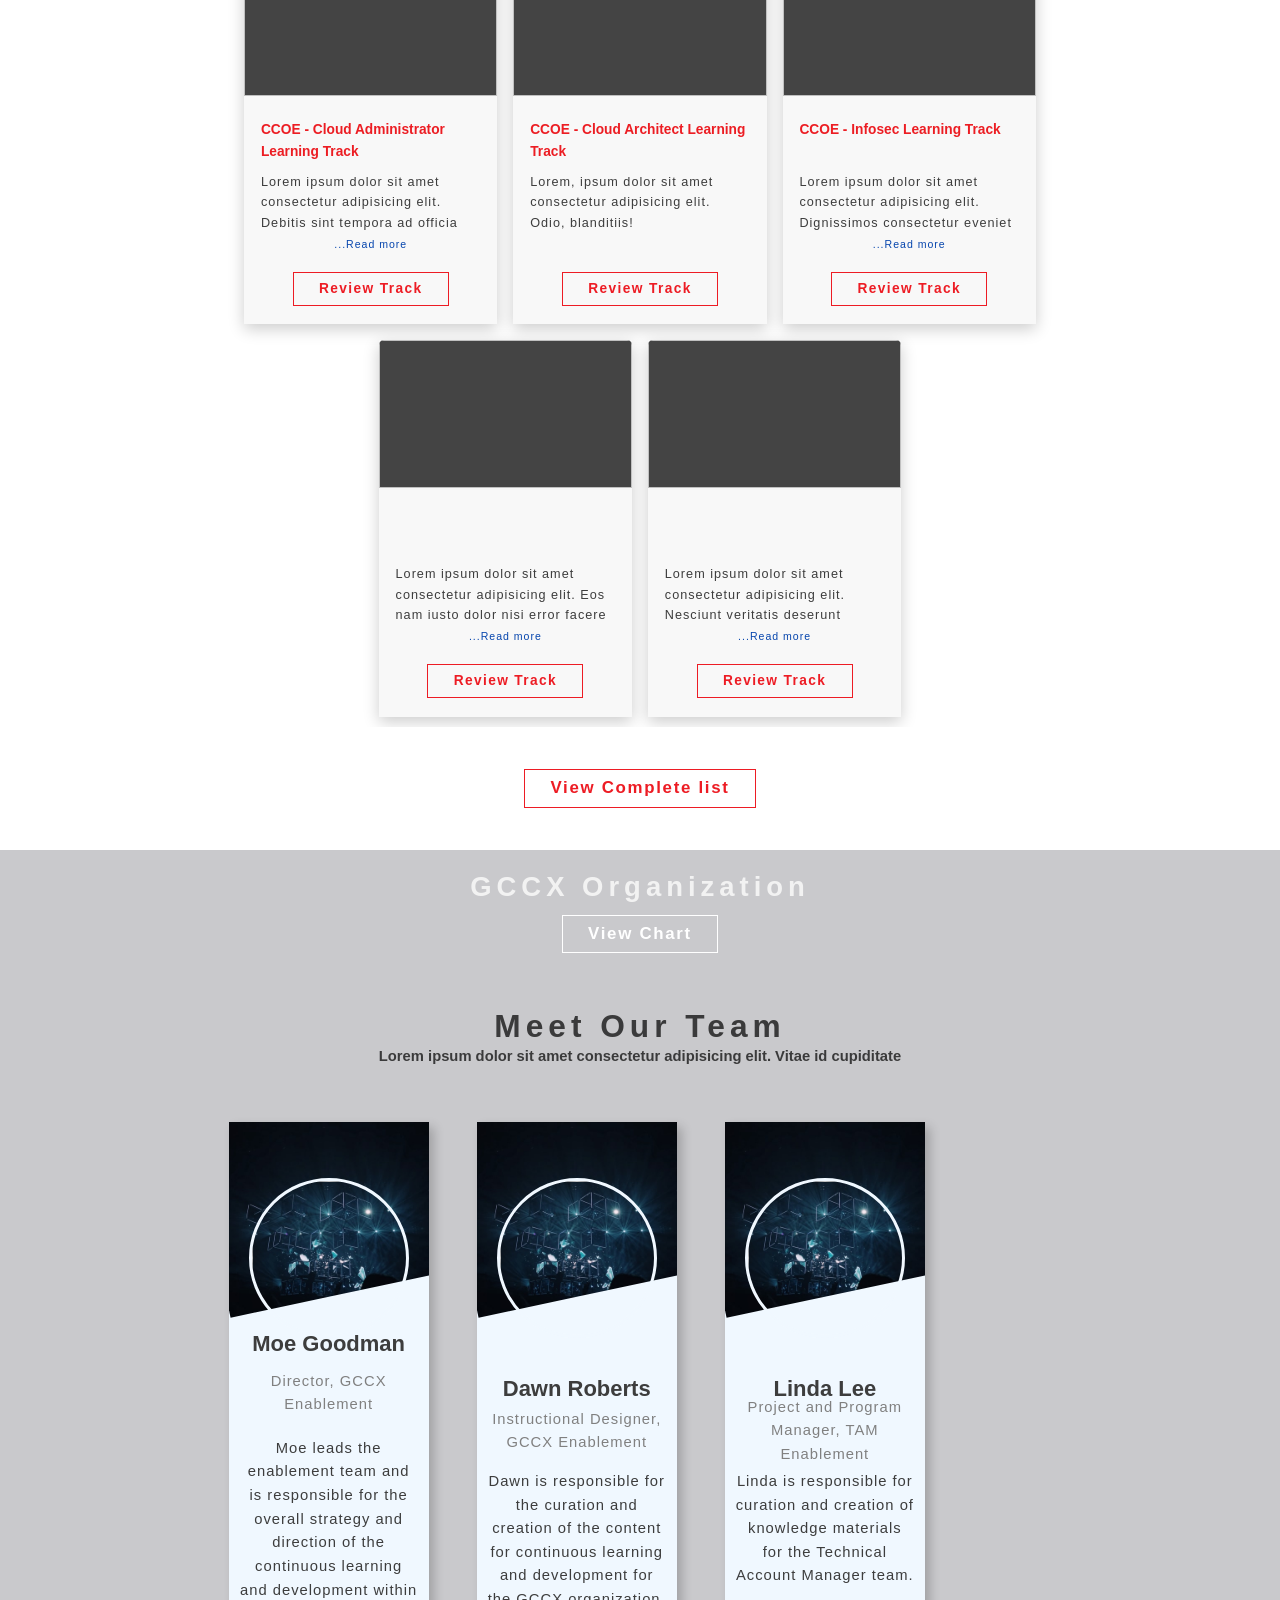
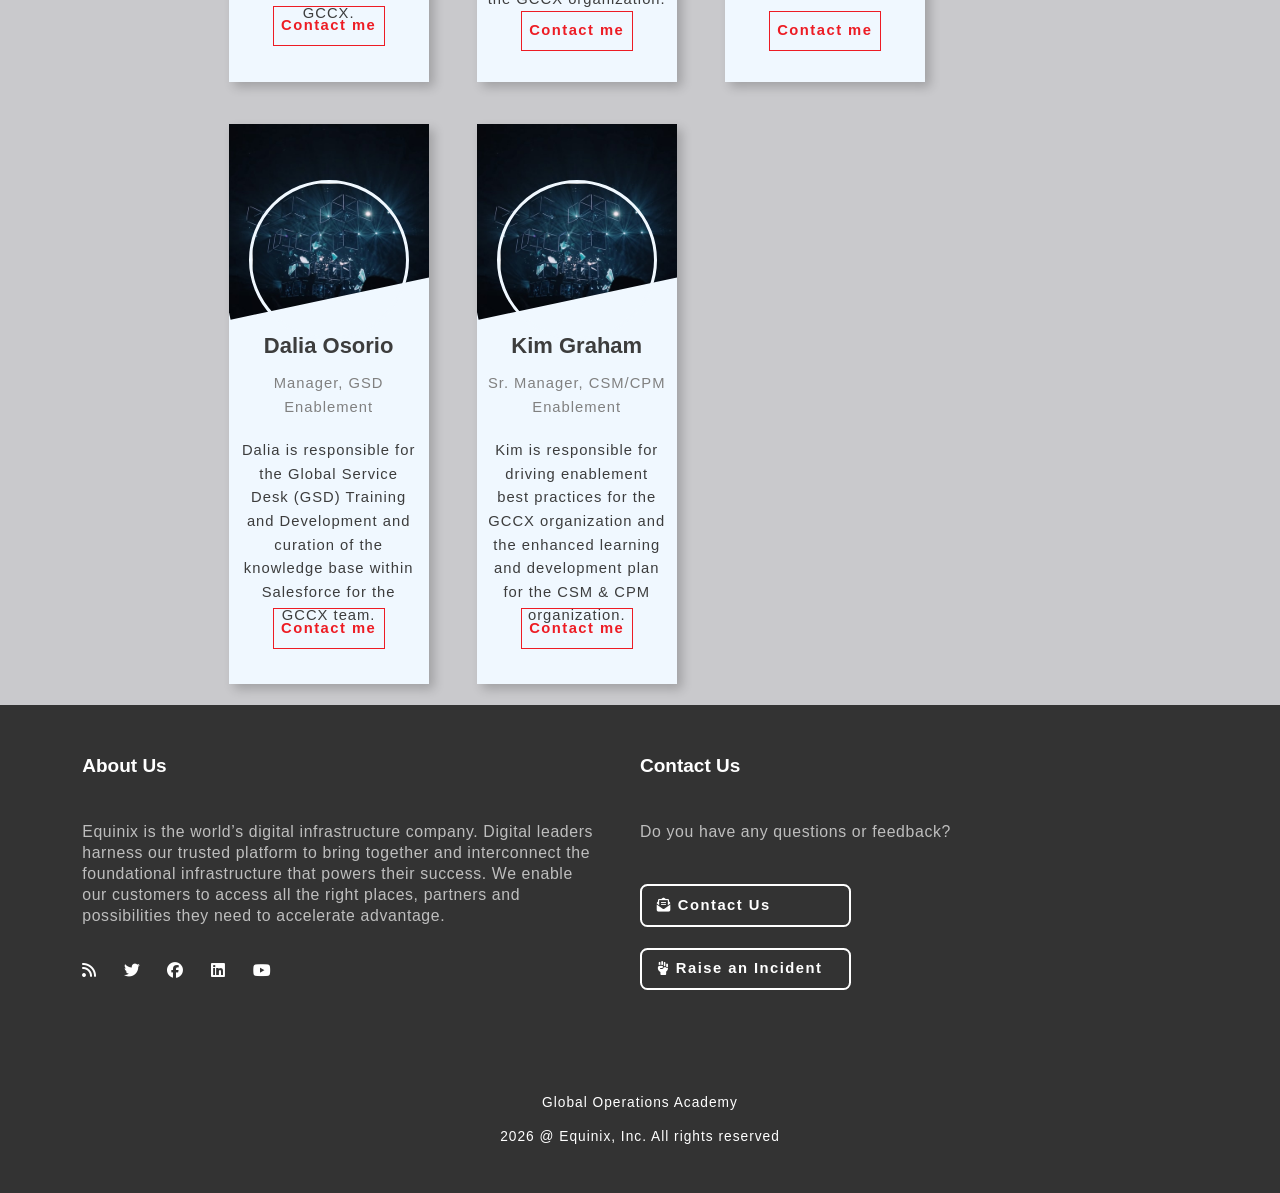
==== commit 0e4ac85c: "Additions and changes to mobile versions and new components" ====
--- a/index.html
+++ b/index.html
@@ -62,21 +62,30 @@
     </nav>
 
     <section id="home" class="home">
-        <div class="welcome-user">Hi <span id="user">Smitha</span></div>
-        <div class="custom-slider" data-autoplay="true" data-timer="5000">
-            <div class="slide current ss1" data-slide="1">
+
+        <div class="lo-link">
+            <a href="#onboarding">
+                <i class="fas fa-angle-double-down" style="font-size: 1rem; padding: .75rem;"></i>
+            </a>
+        </div>
+        <div class="custom-slider" data-autoplay="false" data-timer="5000">
+            <div class="slide current ss1 primary-slide" data-slide="1">
                 <div class="slide-wrapper container">
                     <div class="slide-content">
-                        <h1>Welcome to Global Operations Academy
+                        <h1 class="b-5">Welcome to Global Operations Academy, Nabiya
                         </h1>
-                        <p>
+                        <p class="xxs">
                             Reshaping the Culture of Operations Learning
                         </p>
-
+                        <div class="cover-btn-grp">
+                            <a class="btn" onclick="goToCourse('onboard-cont',this)">Explore Onboarding</a>
+                            <a class="btn" href="#roles">Explore Roles</a>
+                        </div>
                     </div>
                 </div>
             </div>
             <div class="slide ss1" data-slide="2">
+                <div class="welcome-user">Hi <span id="user">NabiyaSWS</span></div>
                 <div class="slide-wrapper container">
                     <div class="slide-content">
                         <h1>Slide Two</h1>
@@ -88,6 +97,7 @@
                 </div>
             </div>
             <div class="slide ss1" data-slide="3">
+                <div class="welcome-user">Hi <span id="user">Nabiya</span></div>
                 <div class="slide-wrapper container">
                     <div class="slide-content">
                         <h1>Slide Three</h1>
@@ -104,8 +114,9 @@
                 <button class="next" id="next"><i class="fas fa-arrow-right"></i></button>
             </div>
         </div>
+
     </section>
-    <div class="user-content">
+    <!--     <div class="user-content">
         <div class="container">
 
             <div class="uc-item">
@@ -145,18 +156,14 @@
             </div>
 
         </div>
-    </div>
-    <!--     <div class="lo-link">
-        <a href="#learningOpps">
-            <i class="fas fa-angle-double-down" style="font-size: 1rem; padding: .75rem;"></i>
-        </a>
     </div> -->
+
 
     <!-- onboarding -->
     <section class="onboarding" id="onboarding">
-        <div class="container grid-1">
+        <h1 class="text-center lg py-4  b-4 container">Global Operations: At The Core of Who We Are and What We Do!</h1>
+        <div class="container">
             <div class="text-left onboarding-content">
-                <h1 class="py-1">Global Operations: At The Core of Who We Are and What We Do!</h1>
                 <p class="lead">
                     Welcome to Equinix and Global Operations. Equinix Operations designs and builds our state-of-the-art
                     IBX data centers all over the world to the highest standards. We run all IBXs to provide customers
@@ -165,13 +172,20 @@
                     Operations thoughts on what it means to be a member of Global Operations.
                 </p>
 
-
-                <button class="btn" href="javascript:void(0)" onclick="video_open()">Watch Video
-                </button>
-
-
-                <a class="btn" href="#onboard-cont">Continue onboarding</a>
-
+                <div class="cover-btn-grp">
+                    <button class="btn video" href="javascript:void(0)" onclick="video_open(event)">Watch Video
+                    </button>
+                    <div id="light">
+                        <a class="boxclose" id="boxclose" onclick="video_close();"></a>
+                        <video id="onboardingVideo" width="100%" controls>
+                            <source src="https://bit.ly/2VROazb" type="video/mp4">
+                            <!--Browser does not support <video> tag -->
+                        </video>
+                    </div>
+                    <div id="fade" onClick="lightbox_close();"></div>
+
+                    <a class="btn" onclick="goToCourse('onboard-cont',this)">Continue onboarding</a>
+                </div>
 
             </div>
             <div class="onboarding-image">
@@ -180,19 +194,397 @@
                 <h5 class="light-text italics">EVP Global Operations</h5>
             </div>
         </div>
-        <div id="light">
-            <a class="boxclose" id="boxclose" onclick="video_close();"></a>
-            <video id="onboardingVideo" width="100%" controls>
-                <source src="https://bit.ly/2VROazb" type="video/mp4">
-                <!--Browser does not support <video> tag -->
-            </video>
+
+    </section>
+    <section id="onboard-cont" class="hidden-section">
+        <div class="section-header text-center py-2 b-4">
+            <h1 class="lg b-4">Onboarding</h1>
+            <h6 class="xs b-2">Lorem ipsum dolor sit amet consectetur adipisicing elit. Vitae id cupiditate
+            </h6>
+            <div class="cta" onclick="video_open(event)">
+                <a class="modal">View Schedule &rarr;</a>
+            </div>
+            <div id="light">
+                <a class="boxclose" id="boxclose" onclick="video_close();"></a>
+                <video id="onboardingVideo" width="100%" controls>
+                    <source src="https://bit.ly/2VROazb" type="video/mp4">
+                    <!--Browser does not support <video> tag -->
+                </video>
+            </div>
+            <div id="fade" class="fade" onclick="video_close();"></div>
+
+            <div class="cta">
+                <a href="javascript:void(0)">Download Schedule &rarr;</a>
+            </div>
         </div>
-        <div id="fade" onClick="lightbox_close();"></div>
+        <div id="ls-beginner" class="tabcontent">
+            <div class="progress-wrapper">
+                <div class="progress-bar-container">
+                    <div id="line">
+                        <div id="line-progress"></div>
+                    </div>
+                    <ul>
+                        <li class="step step1 sm ls-beginner active current">
+                            <div class="step-inner">
+                                IBX Familiarization
+                            </div>
+                        </li>
+                        <li class="step step2 sm ls-beginner">
+                            <div class="step-inner">
+                                GNSP
+                            </div>
+                        </li>
+                        <li class="step step3 sm ls-beginner">
+                            <div class="step-inner">
+                                Equinix Products Fundamentals
+                            </div>
+                        </li>
+                        <li class="step step4 sm ls-beginner">
+                            <div class="step-inner">
+                                Safety Fundamentals
+                            </div>
+                        </li>
+                        <li class="step step5 sm ls-beginner">
+                            <div class="step-inner">
+                                IBX Security Fundamentals
+                            </div>
+                        </li>
+                        <li class="step step6 sm ls-beginner">
+                            <div class="step-inner">
+                                Inbound & Outbound Shipment Fundamentals
+                            </div>
+                        </li>
+                        <li class="step step7 sm ls-beginner">
+                            <div class="step-inner">
+                                Incident Management
+                            </div>
+                        </li>
+                        <li class="step step8 sm ls-beginner">
+                            <div class="step-inner">
+                                IBX Application Systems (Jarvis, Airflow Management)
+                            </div>
+                        </li>
+                        <li class="step step9 sm ls-beginner">
+                            <div class="step-inner">
+                                Customer Service & Care
+                            </div>
+                        </li>
+                        <li class="step step10 sm ls-beginner">
+                            <div class="step-inner">
+                                Cross Connect Fundamentals
+                            </div>
+                        </li>
+                    </ul>
+                </div>
+                <div class="progress-content">
+                    <div class="section-content week1 active">
+                        <div class="course-card">
+                            <div class="image-data">
+                                <div class="bg-img">
+                                </div>
+                                <div class="img-details">
+                                    <h4 class="b-2 img-title">1 - Pathway: IBX Familiarization
+                                    </h4>
+                                </div>
+                            </div>
+                            <div class="course-data">
+                                <div class="course">
+                                    <h4 class="course-title b-3">Topics covered in this section are:
+                                    </h4>
+                                    <ul class='course-detail px-3'>
+                                        <li>Learn infographic top 10 teams that interact w/IBX</li>
+                                        <li>Campus/IBX orientation checklists</li>
+                                        <li>Operations Knowledge Base (OKB) tour</li>
+                                    </ul>
+                                    <div class="cta">
+                                        <a target="_blank" href="">Register
+                                            here &rarr;</a>
+                                    </div>
+                                </div>
+                            </div>
+                        </div>
+                    </div>
+                    <div class="section-content week2">
+                        <div class="course-card">
+                            <div class="image-data">
+                                <div class="bg-img">
+                                </div>
+                                <div class="img-details">
+                                    <h4 class="b-2 img-title">2 - Pathway: Global Notification
+                                        Subscription
+                                        Portal (GNSP)
+                                    </h4>
+                                </div>
+                            </div>
+                            <div class="course-data">
+                                <div class="course">
+                                    <h4 class="course-title b-3">Topics covered in this section are:
+                                    </h4>
+                                    <ul class='course-detail px-3'>
+                                        <li>Familiarize with Global Notification Subscription Portal
+                                            Basics-
+                                            subscribing, unsubscribing, running and viewing subscription
+                                            reports
+                                        </li>
+
+                                    </ul>
+                                    <div class="cta">
+                                        <a target="_blank" href="">Register
+                                            here &rarr;</a>
+                                    </div>
+                                </div>
+                            </div>
+                        </div>
+                    </div>
+                    <div class="section-content week3">
+                        <div class="course-card my-1">
+                            <div class="image-data">
+                                <div class="bg-img">
+                                </div>
+                                <div class="img-details">
+                                    <h4 class="b-2 img-title">3 - Pathway: Equinix Products Fundamentals
+                                    </h4>
+                                </div>
+                            </div>
+                            <div class="course-data">
+                                <div class="course">
+                                    <h4 class="course-title b-3">Topics covered in this section are:
+                                    </h4>
+                                    <ul class='course-detail px-3'>
+                                        <li>Watch Colocation fundamentals</li>
+                                        <li>tour the product portfolio Hub site</li>
+                                        <li>Product & Services </li>
+                                        <li>glossary & documentation </li>
+
+                                    </ul>
+                                    <div class="cta">
+                                        <a target="_blank" href="">Register
+                                            here &rarr;</a>
+                                    </div>
+                                </div>
+                            </div>
+                        </div>
+                    </div>
+                    <div class="section-content week4">
+                        <div class="course-card my-1">
+                            <div class="image-data">
+                                <div class="bg-img">
+                                </div>
+                                <div class="img-details">
+                                    <h4 class="b-2 img-title">4 - Pathway: Safety Fundamentals
+                                    </h4>
+                                </div>
+                            </div>
+                            <div class="course-data">
+                                <div class="course">
+                                    <h4 class="course-title b-2">Topics covered in this section are:
+                                    </h4>
+                                    <ul class='course-detail px-3'>
+                                        <li>Watch keeping safe Inside the Collocation- ladder safety
+                                        </li>
+                                        <li>hearing conservation</li>
+                                        <li>fall prevention</li>
+                                        <li>electrical</li>
+                                        <li>Laser & back safety & injury prevention</li>
+                                    </ul>
+                                    <div class="cta">
+                                        <a target="_blank" href="">Register
+                                            here &rarr;</a>
+                                    </div>
+                                </div>
+                            </div>
+                        </div>
+                    </div>
+                    <div class="section-content week5">
+                        <div class="course-card my-1">
+                            <div class="image-data">
+                                <div class="bg-img">
+                                </div>
+                                <div class="img-details">
+                                    <h4 class="b-2 img-title">5 - Pathway: IBX Security Fundamentals
+                                    </h4>
+                                </div>
+                            </div>
+                            <div class="course-data">
+                                <div class="course">
+                                    <h4 class="course-title b-2">Topics covered in this section are:
+                                    </h4>
+                                    <ul class='course-detail px-3'>
+                                        <li>Get introduced to IBX safety& security</li>
+                                        <li>IBX general policies</li>
+                                        <li>Customer access policy</li>
+                                        <li>Customer space restrictions policy</li>
+                                        <li>General Data Protection Regulation (GDPR) and procedure</li>
+                                        <li>Cage restrictions - standard and custom signage</li>
+                                    </ul>
+                                    <div class="cta">
+                                        <a target="_blank" href="">Register
+                                            here &rarr;</a>
+                                    </div>
+                                </div>
+                            </div>
+                        </div>
+                    </div>
+                    <div class="section-content week6">
+                        <div class="course-card my-1">
+                            <div class="image-data">
+                                <div class="bg-img">
+                                </div>
+                                <div class="img-details">
+                                    <h4 class="b-2 img-title">6- Pathway: Inbound & Outbound Shipment
+                                        Fundamentals
+                                    </h4>
+                                </div>
+                            </div>
+                            <div class="course-data">
+                                <div class="course">
+                                    <h4 class="course-title b-2">Topics covered in this section are:
+                                    </h4>
+                                    <ul class='course-detail px-3'>
+                                        <li>Learn to handle unannounced and rejected shipments</li>
+                                        <li>receiving inbound shipment</li>
+                                        <li>sending outbound shipment</li>
+                                        <li>outbound shipment policy</li>
+                                        <li>suspicious packages</li>
+                                        <li>Spotlight IOS devise</li>
+                                        <li>how to use the shipment Spotlight app - inbound shipment
+                                        </li>
+                                        <li>how to use the shipment Spotlight app - deliver to
+                                            cage/customer
+                                        </li>
+                                        <li>how to use the shipment Spotlight app - outbound shipments
+                                        </li>
+                                    </ul>
+                                    <div class="cta">
+                                        <a target="_blank" href="">Register
+                                            here &rarr;</a>
+                                    </div>
+                                </div>
+                            </div>
+                        </div>
+                    </div>
+                    <div class="section-content week7">
+                        <div class="course-card my-1">
+                            <div class="image-data">
+                                <div class="bg-img">
+                                </div>
+                                <div class="img-details">
+                                    <h4 class="b-2 img-title">7 - Pathway: Incident Management
+                                    </h4>
+                                </div>
+                            </div>
+                            <div class="course-data">
+                                <div class="course">
+                                    <h4 class="course-title b-2">Topics covered in this section are:
+                                    </h4>
+                                    <ul class='course-detail px-3'>
+                                        <li>Introduces to Global IBX Operations incident notification
+                                            guidelines</li>
+                                        <li>Jarvis incident management application modules for
+                                            introduction
+                                        </li>
+                                        <li>report first alert</li>
+                                        <li>update and resolve</li>
+                                        <li>EOC job aids</li>
+                                        <li>releases and policy training</li>
+                                    </ul>
+                                    <div class="cta">
+                                        <a target="_blank" href="">Register
+                                            here &rarr;</a>
+                                    </div>
+                                </div>
+                            </div>
+                        </div>
+                    </div>
+                    <div class="section-content week8">
+                        <div class="course-card my-1">
+                            <div class="image-data">
+                                <div class="bg-img">
+                                </div>
+                                <div class="img-details">
+                                    <h4 class="b-2 img-title">8 - Pathway: IBX Application Systems
+                                        (Jarvis,
+                                        Airflow Management)
+                                    </h4>
+                                </div>
+                            </div>
+                            <div class="course-data">
+                                <div class="course">
+                                    <h4 class="course-title b-2">Topics covered in this section are:
+                                    </h4>
+                                    <ul class='course-detail px-3'>
+                                        <li>Familiarize with Jarvis dashboard</li>
+                                        <li>DART mobile</li>
+                                        <li>Intro to IBX airflow management</li>
+                                        <li>airtight - application</li>
+                                    </ul>
+                                    <div class="cta">
+                                        <a target="_blank" href="">Register
+                                            here &rarr;</a>
+                                    </div>
+                                </div>
+                            </div>
+                        </div>
+                    </div>
+                    <div class="section-content week9">
+                        <div class="course-card my-1">
+                            <div class="image-data">
+                                <div class="bg-img">
+                                </div>
+                                <div class="img-details">
+                                    <h4 class="b-2 img-title">9 - Pathway: Customer Service & Care
+                                    </h4>
+                                </div>
+                            </div>
+                            <div class="course-data">
+                                <div class="course">
+                                    <h4 class="course-title b-2">Topics covered in this section are:
+                                    </h4>
+                                    <ul class='course-detail px-3'>
+                                        <li>concepts of Customer Care and Communication </li>
+                                        <li>how to effectively Communicate</li>
+                                    </ul>
+                                    <div class="cta">
+                                        <a target="_blank" href="">Register
+                                            here &rarr;</a>
+                                    </div>
+                                </div>
+                            </div>
+                        </div>
+                    </div>
+                    <div class="section-content week10">
+                        <div class="course-card my-1">
+                            <div class="image-data">
+                                <div class="bg-img">
+                                </div>
+                                <div class="img-details">
+                                    <h4 class="b-2 img-title">10 - Pathway: Topic TBD
+                                    </h4>
+                                </div>
+                            </div>
+                            <div class="course-data">
+                                <div class="course">
+                                    <h4 class="course-title b-2">Topics covered in this section are:
+                                    </h4>
+                                    <ul class='course-detail px-3'>
+                                        <li>Details To Be Updated Soon! Please Check Again Later </li>
+
+                                    </ul>
+                                    <div class="cta">
+                                        <a target="_blank" href="">Register
+                                            here &rarr;</a>
+                                    </div>
+                                </div>
+                            </div>
+                        </div>
+                    </div>
+                </div>
+            </div>
+        </div>
     </section>
-    <!--     <section id="onboard-cont"></section> -->
 
     <section class="roles" id="roles">
-        <h1 class="text-center md b-3 p-2 py-4">Discover your roles</h1>
+        <h1 class="text-center lg py-2 b-4">Discover your roles</h1>
         <div class="timeline" id="timeline">
             <div class="tl-item">
                 <div class="tl-bg" style="background-image: url(./images/MicrosoftTeams-image.png)"></div>
@@ -271,8 +663,28 @@
 
 
     <!-- Customer operations section(abbr used for section specific uses co-*/*-co). Hidden by default -->
-    <div class="ibx-co hidden-section" id="ibx-co">
-        <h1 class="text-center lg py-2 b-4">IBX Customer Operations</h1>
+    <section class="ibx-co hidden-section" id="ibx-co">
+        <div class="section-header text-center py-2 b-5">
+            <h1 class="lg">IBX Customer Operations</h1>
+            <h6 class="sm">Lorem ipsum dolor sit amet consectetur adipisicing elit. Vitae id cupiditate</h6>
+
+            <a class="modal cta" onclick="video_open(event)">View Schedule &rarr;</a>
+
+            <div id="light">
+                <a class="boxclose" id="boxclose" onclick="video_close();"></a>
+                <video id="onboardingVideo" width="100%" controls>
+                    <source src="https://bit.ly/2VROazb" type="video/mp4">
+                    <!--Browser does not support <video> tag -->
+                </video>
+            </div>
+            <div id="fade" onclick="video_close();"></div>
+
+            <div class="cta">
+                <a target="_blank" href="">Download Schedule &rarr;</a>
+            </div>
+        </div>
+
+
         <div class="tab-container">
             <div class="tablinks-container">
                 <div class="tablinks-container">
@@ -287,7 +699,7 @@
                     </button>
                     <div id="co-beginner" class="tabcontent">
                         <div class="progress-wrapper">
-                            <div class="progress-bar-container">
+                            <div class="progress-bar-container scroll-pane" id="scroll-pane">
                                 <div id="line">
                                     <div id="line-progress"></div>
                                 </div>
@@ -343,8 +755,37 @@
                                             Cross Connect Fundamentals
                                         </div>
                                     </li>
+                                    <li class="step step6 sm co-beginner">
+                                        <div class="step-inner">
+                                            Smart Hands Fundamentals
+
+                                        </div>
+                                    </li>
+                                    <li class="step step7 sm co-beginner">
+                                        <div class="step-inner">
+                                            Introduction to Networking Foundations
+                                        </div>
+                                    </li>
+                                    <li class="step step8 sm co-beginner">
+                                        <div class="step-inner">
+                                            Inbound & Outbound Shipment Fundamentals
+                                        </div>
+                                    </li>
+                                    <li class="step step9 sm co-beginner">
+                                        <div class="step-inner">
+                                            IBX Application Systems (Jarvis, Airflow Management)
+                                        </div>
+                                    </li>
+                                    <li class="step step10 sm co-beginner">
+                                        <div class="step-inner">
+                                            Cross Connect Fundamentals
+                                        </div>
+                                    </li>
                                 </ul>
-                            </div>
+
+                            </div>
+                            <button class="slideBack" id="slideBack" type="button">Prev</button>
+                            <button class="slideForward" id="slideForward" type="button">Next</button>
                             <div class="progress-content">
                                 <div class="section-content week1 active">
                                     <div class="course-card">
@@ -654,9 +1095,9 @@
                 </div>
             </div>
         </div>
-    </div>
+    </section>
     <!--Critical Facilities section(abbr used for section specific uses cf-*/*-cf). Hidden by default -->
-    <div class="ibx-cf hidden-section" id="ibx-cf">
+    <section class="ibx-cf hidden-section" id="ibx-cf">
         <h1 class="text-center lg py-2 b-4">IBX Critical Facilities</h1>
         <div class="tab-container">
             <div class="tablinks-container">
@@ -672,7 +1113,7 @@
                     </button>
                     <div id="cf-beginner" class="tabcontent">
                         <div class="progress-wrapper">
-                            <div class="progress-bar-container">
+                            <div class="progress-bar-container scroll-pane" id="scroll-pane">
                                 <div id="line">
                                     <div id="line-progress"></div>
                                 </div>
@@ -734,6 +1175,8 @@
                                     </li>
                                 </ul>
                             </div>
+                            <button class="slideBack" id="slideBack" type="button">Prev</button>
+                            <button class="slideForward" id="slideForward" type="button">Next</button>
                             <div class="progress-content">
                                 <div class="section-content week1 active">
                                     <div class="course-card">
@@ -1035,9 +1478,9 @@
                 </div>
             </div>
         </div>
-    </div>
+    </section>
     <!-- Customer operations section(abbr used for section specific uses ls-*/*-ls). Hidden by default -->
-    <div class="ibx-ls hidden-section" id="ibx-ls">
+    <section class="ibx-ls hidden-section" id="ibx-ls">
         <h1 class="text-center lg py-2 b-4">IBX Logistics Specialists</h1>
         <div class="tab-container">
             <div class="tablinks-container">
@@ -1123,7 +1566,8 @@
                                         </div>
                                         <div class="course-data">
                                             <div class="course">
-                                                <h4 class="course-title b-3">Topics covered in this section are:</h4>
+                                                <h4 class="course-title b-3">Topics covered in this section are:
+                                                </h4>
                                                 <ul class='course-detail px-3'>
                                                     <li>Learn infographic top 10 teams that interact w/IBX</li>
                                                     <li>Campus/IBX orientation checklists</li>
@@ -1143,16 +1587,19 @@
                                             <div class="bg-img">
                                             </div>
                                             <div class="img-details">
-                                                <h4 class="b-2 img-title">2 - Pathway: Global Notification Subscription
+                                                <h4 class="b-2 img-title">2 - Pathway: Global Notification
+                                                    Subscription
                                                     Portal (GNSP)
                                                 </h4>
                                             </div>
                                         </div>
                                         <div class="course-data">
                                             <div class="course">
-                                                <h4 class="course-title b-3">Topics covered in this section are:</h4>
-                                                <ul class='course-detail px-3'>
-                                                    <li>Familiarize with Global Notification Subscription Portal Basics-
+                                                <h4 class="course-title b-3">Topics covered in this section are:
+                                                </h4>
+                                                <ul class='course-detail px-3'>
+                                                    <li>Familiarize with Global Notification Subscription Portal
+                                                        Basics-
                                                         subscribing, unsubscribing, running and viewing subscription
                                                         reports
                                                     </li>
@@ -1178,7 +1625,8 @@
                                         </div>
                                         <div class="course-data">
                                             <div class="course">
-                                                <h4 class="course-title b-3">Topics covered in this section are:</h4>
+                                                <h4 class="course-title b-3">Topics covered in this section are:
+                                                </h4>
                                                 <ul class='course-detail px-3'>
                                                     <li>Watch Colocation fundamentals</li>
                                                     <li>tour the product portfolio Hub site</li>
@@ -1206,9 +1654,11 @@
                                         </div>
                                         <div class="course-data">
                                             <div class="course">
-                                                <h4 class="course-title b-2">Topics covered in this section are:</h4>
-                                                <ul class='course-detail px-3'>
-                                                    <li>Watch keeping safe Inside the Collocation- ladder safety</li>
+                                                <h4 class="course-title b-2">Topics covered in this section are:
+                                                </h4>
+                                                <ul class='course-detail px-3'>
+                                                    <li>Watch keeping safe Inside the Collocation- ladder safety
+                                                    </li>
                                                     <li>hearing conservation</li>
                                                     <li>fall prevention</li>
                                                     <li>electrical</li>
@@ -1234,7 +1684,8 @@
                                         </div>
                                         <div class="course-data">
                                             <div class="course">
-                                                <h4 class="course-title b-2">Topics covered in this section are:</h4>
+                                                <h4 class="course-title b-2">Topics covered in this section are:
+                                                </h4>
                                                 <ul class='course-detail px-3'>
                                                     <li>Get introduced to IBX safety& security</li>
                                                     <li>IBX general policies</li>
@@ -1264,7 +1715,8 @@
                                         </div>
                                         <div class="course-data">
                                             <div class="course">
-                                                <h4 class="course-title b-2">Topics covered in this section are:</h4>
+                                                <h4 class="course-title b-2">Topics covered in this section are:
+                                                </h4>
                                                 <ul class='course-detail px-3'>
                                                     <li>Learn to handle unannounced and rejected shipments</li>
                                                     <li>receiving inbound shipment</li>
@@ -1272,10 +1724,13 @@
                                                     <li>outbound shipment policy</li>
                                                     <li>suspicious packages</li>
                                                     <li>Spotlight IOS devise</li>
-                                                    <li>how to use the shipment Spotlight app - inbound shipment</li>
-                                                    <li>how to use the shipment Spotlight app - deliver to cage/customer
+                                                    <li>how to use the shipment Spotlight app - inbound shipment
                                                     </li>
-                                                    <li>how to use the shipment Spotlight app - outbound shipments</li>
+                                                    <li>how to use the shipment Spotlight app - deliver to
+                                                        cage/customer
+                                                    </li>
+                                                    <li>how to use the shipment Spotlight app - outbound shipments
+                                                    </li>
                                                 </ul>
                                                 <div class="cta">
                                                     <a target="_blank" href="">Register
@@ -1297,11 +1752,13 @@
                                         </div>
                                         <div class="course-data">
                                             <div class="course">
-                                                <h4 class="course-title b-2">Topics covered in this section are:</h4>
+                                                <h4 class="course-title b-2">Topics covered in this section are:
+                                                </h4>
                                                 <ul class='course-detail px-3'>
                                                     <li>Introduces to Global IBX Operations incident notification
                                                         guidelines</li>
-                                                    <li>Jarvis incident management application modules for introduction
+                                                    <li>Jarvis incident management application modules for
+                                                        introduction
                                                     </li>
                                                     <li>report first alert</li>
                                                     <li>update and resolve</li>
@@ -1322,14 +1779,16 @@
                                             <div class="bg-img">
                                             </div>
                                             <div class="img-details">
-                                                <h4 class="b-2 img-title">8 - Pathway: IBX Application Systems (Jarvis,
+                                                <h4 class="b-2 img-title">8 - Pathway: IBX Application Systems
+                                                    (Jarvis,
                                                     Airflow Management)
                                                 </h4>
                                             </div>
                                         </div>
                                         <div class="course-data">
                                             <div class="course">
-                                                <h4 class="course-title b-2">Topics covered in this section are:</h4>
+                                                <h4 class="course-title b-2">Topics covered in this section are:
+                                                </h4>
                                                 <ul class='course-detail px-3'>
                                                     <li>Familiarize with Jarvis dashboard</li>
                                                     <li>DART mobile</li>
@@ -1356,7 +1815,8 @@
                                         </div>
                                         <div class="course-data">
                                             <div class="course">
-                                                <h4 class="course-title b-2">Topics covered in this section are:</h4>
+                                                <h4 class="course-title b-2">Topics covered in this section are:
+                                                </h4>
                                                 <ul class='course-detail px-3'>
                                                     <li>concepts of Customer Care and Communication </li>
                                                     <li>how to effectively Communicate</li>
@@ -1381,7 +1841,8 @@
                                         </div>
                                         <div class="course-data">
                                             <div class="course">
-                                                <h4 class="course-title b-2">Topics covered in this section are:</h4>
+                                                <h4 class="course-title b-2">Topics covered in this section are:
+                                                </h4>
                                                 <ul class='course-detail px-3'>
                                                     <li>Details To Be Updated Soon! Please Check Again Later </li>
 
@@ -1406,7 +1867,7 @@
                 </div>
             </div>
         </div>
-    </div>
+    </section>
 
     <!-- Degreed Section -->
 
@@ -1414,121 +1875,124 @@
 
         <h2 class="py-2 b-5">Degreed Learning Experience Platform</h2>
 
-            <div class="degreed-content">
-                <div class="degreed-link-wrapper">
-                    <div class="degreed-empty-holder"></div>
-                    <div class="degreed-link">
-                        <a href="https://degreed.com/account/login?ReturnUrl=%2Fdguseryo0nnk6%2Fdashboard" target="_blank">Experience The
-                            Learning In The Flow Of Work</a>
-                    </div>
-                </div>
-                <br>
-                <div class="degreed-wrapper">
-                    <div class="degreed-image">
-                        <img class="degreed-image" src="./images/degreed-removebg-preview1.png" alt="Rouf Abel">
-                    </div>
-                    <div class="degreed-card">
-                        <div class="degreed-item">
-                            <i class="fas fa-tasks uc-icon degreed-icon "></i>
-                            <div class="degreed-desc">
-                                <i class="fas fa-tasks degreed-desc-icon"></i>
-                                <p class="degreed-text">Assignments are your required and recommended learning from ELC,
-                                    LIL and Degreed</p>
-                            </div>
-                            <div class="degreed-item-link">
-                                <div class="degreed-btn">
-                                    <a href="https://degreed.com/profile/smithahs/overview" target="_blank">
-                                        My Assignments
-                                        <p class="arrow">
-                                        </p>
-                                    </a>
-                                </div>
-                            </div>
+        <div class="degreed-content">
+            <div class="degreed-link-wrapper">
+                <div class="degreed-empty-holder"></div>
+                <div class="degreed-link">
+                    <a href="https://degreed.com/account/login?ReturnUrl=%2Fdguseryo0nnk6%2Fdashboard"
+                        target="_blank">Experience The
+                        Learning In The Flow Of Work</a>
+                </div>
+            </div>
+            <br>
+            <div class="degreed-wrapper">
+                <div class="degreed-image">
+                    <img class="degreed-image" src="./images/degreed-removebg-preview1.png" alt="Rouf Abel">
+                </div>
+                <div class="degreed-card">
+                    <div class="degreed-item">
+                        <i class="fas fa-tasks uc-icon degreed-icon "></i>
+                        <div class="degreed-desc">
+                            <i class="fas fa-tasks degreed-desc-icon"></i>
+                            <p class="degreed-text">Assignments are your required and recommended learning from ELC,
+                                LIL and Degreed</p>
                         </div>
-                    </div>
-                    <div class="degreed-card">
-                        <div class="degreed-item">
-                            <i class="fas fa-user uc-icon degreed-icon "></i>
-                            <div class="degreed-desc">
-                                <i class="fas fa-user degreed-desc-icon"></i>
-                                <p class="degreed-text">Assignments are your required and recommended learning from ELC,
-                                    LIL and Degreed</p>
-                            </div>
-                            <div class="degreed-item-link">
-                                <div class="degreed-btn">
-                                    <a href="https://degreed.com/profile/smithahs/overview" target="_blank">
-                                        Featured
-                                        <p class="arrow">
-                                        </p>
-                                    </a>
-                                </div>
+                        <div class="degreed-item-link">
+                            <div class="degreed-btn">
+                                <a href="https://degreed.com/profile/smithahs/overview" target="_blank">
+                                    My Assignments
+                                    <p class="arrow">
+                                    </p>
+                                </a>
                             </div>
                         </div>
                     </div>
-                    <div class="degreed-empty-holder"></div>
-                    <div class="degreed-card">
-                        <div class="degreed-item">
-                            <i class="fas fa-cogs uc-icon degreed-icon "></i>
-                            <div class="degreed-desc">
-                                <i class="fas fa-cogs degreed-desc-icon"></i>
-                                <p class="degreed-text">Assignments are your required and recommended learning from ELC,
-                                    LIL and Degreed</p>
-                            </div>
-                            <div class="degreed-item-link">
-                                <div class="degreed-btn">
-                                    <a href="https://degreed.com/profile/smithahs/overview" target="_blank">
-                                        Skills
-                                        <p class="arrow">
-                                        </p>
-                                    </a>
-                                </div>
-                            </div>
+                </div>
+                <div class="degreed-card">
+                    <div class="degreed-item">
+                        <i class="fas fa-user uc-icon degreed-icon "></i>
+                        <div class="degreed-desc">
+                            <i class="fas fa-user degreed-desc-icon"></i>
+                            <p class="degreed-text">Assignments are your required and recommended learning from ELC,
+                                LIL and Degreed</p>
                         </div>
-                    </div>
-
-                    <div class="degreed-card">
-                        <div class="degreed-item">
-                            <i class="fas fa-user-gear uc-icon degreed-icon "></i>
-                            <div class="degreed-desc">
-                                <i class="fas fa-user-gear degreed-desc-icon"></i>
-                                <p class="degreed-text">Assignments are your required and recommended learning from ELC,
-                                    LIL and Degreed</p>
-                            </div>
-                            <div class="degreed-item-link">
-                                <div class="degreed-btn">
-                                    <a href="https://degreed.com/profile/smithahs/overview" target="_blank">
-                                        Skills Coach
-                                        <p class="arrow">
-                                        </p>
-                                    </a>
-                                </div>
+                        <div class="degreed-item-link">
+                            <div class="degreed-btn">
+                                <a href="https://degreed.com/profile/smithahs/overview" target="_blank">
+                                    Featured
+                                    <p class="arrow">
+                                    </p>
+                                </a>
                             </div>
                         </div>
                     </div>
                 </div>
-            </div>
+                <div class="degreed-empty-holder"></div>
+                <div class="degreed-card">
+                    <div class="degreed-item">
+                        <i class="fas fa-cogs uc-icon degreed-icon "></i>
+                        <div class="degreed-desc">
+                            <i class="fas fa-cogs degreed-desc-icon"></i>
+                            <p class="degreed-text">Assignments are your required and recommended learning from ELC,
+                                LIL and Degreed</p>
+                        </div>
+                        <div class="degreed-item-link">
+                            <div class="degreed-btn">
+                                <a href="https://degreed.com/profile/smithahs/overview" target="_blank">
+                                    Skills
+                                    <p class="arrow">
+                                    </p>
+                                </a>
+                            </div>
+                        </div>
+                    </div>
+                </div>
+
+                <div class="degreed-card">
+                    <div class="degreed-item">
+                        <i class="fas fa-user-gear uc-icon degreed-icon "></i>
+                        <div class="degreed-desc">
+                            <i class="fas fa-user-gear degreed-desc-icon"></i>
+                            <p class="degreed-text">Assignments are your required and recommended learning from ELC,
+                                LIL and Degreed</p>
+                        </div>
+                        <div class="degreed-item-link">
+                            <div class="degreed-btn">
+                                <a href="https://degreed.com/profile/smithahs/overview" target="_blank">
+                                    Skills Coach
+                                    <p class="arrow">
+                                    </p>
+                                </a>
+                            </div>
+                        </div>
+                    </div>
+                </div>
+            </div>
+        </div>
     </section>
-    
+
+
+
     <!-- Equitube Section -->
     <section class="equitube" id="equitube">
-
-        <h2 class="py-2 b-5">Equitube</h2>
+        <div class="section-header text-center py-2 b-4">
+            <h1 class="lg b-4">Equitube</h1>
+            <h6 class="xs b-2">Lorem ipsum dolor sit amet consectetur adipisicing elit. Vitae id cupiditate
+            </h6>
+        </div>
 
         <div class="course-wrapper container">
             <div class="card">
                 <a class="courseImg card-img-top">
-                    <img data-aos="fade-right" id="general-cloud">
+                    <img data-aos="fade-down" id="general-cloud">
                     </img>
                 </a>
                 <div class="card-body">
                     <h5 data-aos="fade-up" class="card-title">CCOE - General Cloud Learning Track</h5>
                     <div class="card-text text-left">
                         <p>
-                            <span class="bullet">&#9632;</span> Introduction to the world of cloud
-                            <br>
-                            <span class="bullet">&#9632;</span> Gain basic understanding of core concepts of cloud
-                            such
-                            as cloud computing, cloud security & cloud architecture
+                            Lorem ipsum dolor sit amet consectetur adipisicing elit. Maxime magnam officia nihil
+                            officiis quos nulla accusamus alias sed corporis aliquid?
                         </p>
                     </div>
                 </div>
@@ -1542,7 +2006,7 @@
 
             <div class="card">
                 <a class="courseImg card-img-top">
-                    <img data-aos="fade-right" id="infra-admin">
+                    <img data-aos="fade-down" id="infra-admin">
                     </img>
                 </a>
                 <div class="card-body">
@@ -1550,8 +2014,7 @@
                     </h5>
                     <div class="card-text text-left">
                         <p>
-                            <span class="bullet">&#9632;</span> Learn how to deploy, and administrator the Hybrid
-                            Cloud
+                            Lorem ipsum, dolor sit amet consectetur adipisicing elit. Aliquid, eaque?
                         </p>
                     </div>
                 </div>
@@ -1565,7 +2028,7 @@
 
             <div class="card">
                 <a class="courseImg card-img-top">
-                    <img data-aos="fade-right" id="infra-code">
+                    <img data-aos="fade-down" id="infra-code">
                     </img>
                 </a>
                 <div class="card-body">
@@ -1574,7 +2037,7 @@
 
                     <div class="card-text text-left">
                         <p>
-                            <span class="bullet">&#9632;</span> Learn infrastructure as a code on the Hybrid Cloud
+                            Lorem ipsum dolor sit amet consectetur, adipisicing elit. Necessitatibus quos laborum qui.
                         </p>
                     </div>
                 </div>
@@ -1587,7 +2050,7 @@
 
             <div class="card">
                 <a class="courseImg card-img-top">
-                    <img data-aos="fade-right" id="cloud-admin">
+                    <img data-aos="fade-down" id="cloud-admin">
                     </img>
                 </a>
                 <div class="card-body">
@@ -1595,12 +2058,8 @@
 
                     <div class="card-text text-left">
                         <p>
-                            <span class="bullet">&#9632;</span>Gain understanding of core components of the cloud
-                            administrator function
-                            <br>
-
-                            <span class="bullet">&#9632;</span>Learn necessary skills to apply the administration
-                            concepts in an enterprise cloud computing environment
+                            Lorem ipsum dolor sit amet consectetur adipisicing elit. Debitis sint tempora ad officia
+                            quod quae cum laudantium atque aliquam nisi.
 
                         </p>
                     </div>
@@ -1615,7 +2074,7 @@
 
             <div class="card">
                 <a class="courseImg card-img-top">
-                    <img data-aos="fade-right" id="architect">
+                    <img data-aos="fade-down" id="architect">
                     </img>
                 </a>
                 <div class="card-body">
@@ -1623,8 +2082,7 @@
 
                     <div class="card-text text-left">
                         <p>
-                            <span class="bullet">&#9632;</span>Designed for Architects to learn various clouds and
-                            reference architectures
+                            Lorem, ipsum dolor sit amet consectetur adipisicing elit. Odio, blanditiis!
 
                         </p>
                     </div>
@@ -1638,23 +2096,16 @@
 
             <div class="card">
                 <a class="courseImg card-img-top">
-                    <img data-aos="fade-right" id="infosec">
+                    <img data-aos="fade-down" id="infosec">
                     </img>
                 </a>
                 <div class="card-body">
                     <h5 data-aos="fade-up" class="card-title">CCOE - Infosec Learning Track</h5>
                     <div class="card-text text-left">
                         <p>
-                            <span class="bullet">&#9632;</span>Native security controls within the different cloud
-                            vendors and deployment models used to implement cloud security defences
-                            <br>
-                            <span class="bullet">&#9632;</span>Different phases of ethnical hacking, as well as
-                            common
-                            threats that affect cloud computing environments to identify anomalies. It introduces
-                            how
-                            security and DevOps align to reveal testing strategies for web applications,
-                            microservices,
-                            and APIs, as well as CI/CD pipelines
+                            Lorem ipsum dolor sit amet consectetur adipisicing elit. Dignissimos consectetur eveniet
+                            unde amet ut laudantium quis perspiciatis laborum officia distinctio deleniti inventore
+                            doloribus a maxime, quas beatae, minima mollitia similique?
                         </p>
                     </div>
                 </div>
@@ -1667,19 +2118,16 @@
 
             <div class="card">
                 <a class="courseImg card-img-top">
-                    <img data-aos="fade-right" id="devops">
+                    <img data-aos="fade-down" id="devops">
                     </img>
                 </a>
                 <div class="card-body">
                     <h5 data-aos="fade-up" class="card-title">CCOE - Cloud DevOps Learning Track</h5>
                     <div class="card-text text-left">
                         <p>
-                            <span class="bullet">&#9632;</span>Learn how to use the most common DevOps patterns to
-                            develop, deploy, and maintain applications in Equinix’s Hybrid Cloud network
-                            <br>
-                            <span class="bullet">&#9632;</span>Understand the practical aspects of DevOps and learn
-                            how
-                            best to apply DevOps practices within Equinix
+                            Lorem ipsum dolor sit amet consectetur adipisicing elit. Eos nam iusto dolor nisi error
+                            facere reiciendis iste ut repudiandae provident dolore eaque numquam possimus natus
+                            distinctio ipsam qui odio et nemo atque at, culpa voluptatibus!
                         </p>
                     </div>
                 </div>
@@ -1692,18 +2140,16 @@
 
             <div class="card">
                 <a class="courseImg card-img-top">
-                    <img data-aos="fade-right" id="data-analytics">
+                    <img data-aos="fade-down" id="data-analytics">
                     </img>
                 </a>
                 <div class="card-body">
                     <h5 data-aos="fade-up" class="card-title">CCOE - Data and Analytics Learning Track</h5>
                     <div class="card-text text-left">
                         <p>
-                            <span class="bullet">&#9632;</span>Cloud software and data engineering fundamentals
-                            <br>
-                            <span class="bullet">&#9632;</span>Acquire the skills necessary to operate in data
-                            platform
-                            and pipeline systems for data engineering, analytics and machine learning
+                            Lorem ipsum dolor sit amet consectetur adipisicing elit. Nesciunt veritatis deserunt autem
+                            quis consectetur, amet quisquam commodi saepe pariatur, harum aperiam. Maxime quaerat
+                            officia quae.
                         </p>
                     </div>
                 </div>
@@ -1714,33 +2160,16 @@
                 </div>
             </div>
 
-            <div class="card">
-                <a class="courseImg card-img-top">
-                    <img data-aos="fade-right" id="itsm">
-                    </img>
-                </a>
-                <div class="card-body">
-                    <h5 data-aos="fade-up" class="card-title">CCOE - ITSM Learning Track</h5>
-                    <div class="card-text text-left">
-                        <p>
-                            <span class="bullet">&#9632;</span>Primary objective of ITSM program is, "Paradigm shift
-                            from managing IT Services as individual, siloed functions to focusing on the delivery of
-                            end-to-end services using ITSM best practice process models"
-                            <br>
-                            <span class="bullet">&#9632;</span>ITIL framework to be used for implementing ITSM best
-                            practices
-                        </p>
-                    </div>
-                </div>
-                <div class="card-footer">
-                    <a target="_blank"
-                        href="https://EQUINIX.sumtotal.host/core/pillarRedirect?relyingParty=LM&url=app%2Fmanagement%2FLMS_ActDetails.aspx%3FActivityId%3D28241%26UserMode%3D0"
-                        class="btn btn-lg courseBtn">Review Track</a>
-                </div>
-            </div>
+
         </div>
+        <button class="btn more-btn" onclick="goToCourse('complete-equitube',this)">View Complete list</button>
     </section>
 
+    <!-- Equitube hidden section for complete list -->
+    <section class="complete-equitube hidden-section" id="complete-equitube">
+    </section>
+
+    <!-- My teams section -->
     <section class="team" id="team">
         <div class='organization-banner lg text-center p-1 b-3'>
             <h1 class="b-4">GCCX Organization</h1>
@@ -1751,7 +2180,11 @@
             </a>
         </div>
 
-        <h1 class="text-center  py-1 md b-3">GCCX Enablement Team</h1>
+        <div class="section-header text-center py-2 b-4">
+            <h1 class="lg b-4">Meet Our Team</h1>
+            <h6 class="xs b-2">Lorem ipsum dolor sit amet consectetur adipisicing elit. Vitae id cupiditate
+            </h6>
+        </div>
         <div class="container">
             <div class="team-slider">
                 <div class="contact-card">
@@ -1848,16 +2281,19 @@
             </div>
 
         </div>
-        <div class='organization-banner-bottom md text-center p-2 b-3'>
-        </div>
+
     </section>
 
-    <section class="footer" id="contact">
+    <footer class="footer" id="contact">
         <div class="footer-container container">
             <div class="footer-left">
                 <h3>About Us</h3>
                 <p>
-                    Equinix is the world’s digital infrastructure company. Digital leaders harness our trusted platform to bring together and interconnect the foundational infrastructure that powers their success. We enable our customers to access all the right places, partners and possibilities they need to accelerate advantage.
+                    Equinix is the world’s digital infrastructure company. Digital leaders harness our trusted
+                    platform
+                    to bring together and interconnect the foundational infrastructure that powers their success. We
+                    enable our customers to access all the right places, partners and possibilities they need to
+                    accelerate advantage.
                 </p>
                 <div class="eq-footer-social">
                     <a href="https://blog.equinix.com" target="_blank" rel="noopener">
@@ -1880,8 +2316,8 @@
 
             </div>
 
-        <div class="footer-mid">
-           <!--
+            <!--             <div class="footer-mid">
+               
                 <h3>Help/Support</h3>
                 <a href="mailto:help@equinix.com">Report an incident</a>
                 <a href="http://intranet.equinix.com/Pages/IT/Equinix%20Learning%20Center/FAQs.aspx">Frequently
@@ -1892,8 +2328,8 @@
                 <a href="mailto:OpsELCSupport@equinix.com">IBX Operations</a>
                 <a href="mailto:SalesEnablement@equinix.com">Sales</a>
                 <a href="mailto:Global-HR-LearningCenter-Support@equinix.com">Human Resources</a>
-                <a href="mailto:Global-IT-LearningCenter-Support@equinix.com">All Other Functions</a> -->
-            </div> 
+                <a href="mailto:Global-IT-LearningCenter-Support@equinix.com">All Other Functions</a> 
+        </div> -->
 
             <div class="footer-right">
                 <h3>Contact Us</h3>
@@ -1912,7 +2348,7 @@
             </div>
         </div>
 
-    </section>
+    </footer>
 
 </body>
 
--- a/GO-style.css
+++ b/GO-style.css
@@ -307,8 +307,8 @@
 }
 .welcome-user {
   position: absolute;
-  top: 15%;
-  right: 1%;
+  top: 8%;
+  right: 2%;
   z-index: 1;
   background-color: rgba(0, 0, 0, 0.1);
   box-shadow: 1px 1px 10px rgba(0, 0, 0, 0.1);
@@ -334,6 +334,7 @@
 .slide.current {
   opacity: 1;
 }
+
 .slide-wrapper {
   height: 100%;
   padding: 0 40px;
@@ -345,18 +346,19 @@
   left: -10%;
   opacity: 0;
   width: 600px;
-  background-color: rgba(0, 0, 0, 0.45);
+  background-color: rgba(0, 0, 0, 0.85);
   color: #f2f2f2;
   padding: 25px;
+  z-index: -1;
 }
 
 .slide .slide-content h1 {
-  margin-bottom: 10px;
-  font-weight: lighter;
+  padding: 1rem;
+  border-bottom: 2px solid var(--equinix-red);
 }
 .slide .slide-content p {
   font-weight: 500;
-  font-size: 1rem;
+  font-size: 0.7rem;
   margin: 1rem 0;
   height: fit-content;
 }
@@ -365,20 +367,25 @@
 }
 .cover-btn-grp {
   display: flex;
-}
-.slide .slide-content .btn {
-  text-align: left;
-  font-size: 1rem;
+  width: 100%;
+  justify-content: center;
+}
+.cover-btn-grp .btn {
+  text-align: center;
+  font-size: 0.65rem;
   font-weight: 500;
-  min-width: 11rem;
-  height: 3rem;
+  width: fit-content;
+  max-width: 10rem;
   margin: 0.5rem 0.5rem 0 0;
   text-decoration: none;
-  color: #f2f2f2;
+  color: #fff;
+  border: 1px solid #fff;
   position: relative;
-}
-
-.slide .slide-content .btn a {
+  flex: 1;
+  cursor: pointer;
+}
+
+/* .slide .slide-content .btn a {
   font-size: 0.9rem;
   padding: 0.76rem;
   position: absolute;
@@ -386,9 +393,10 @@
   right: 0;
   bottom: 0;
   left: 0;
-}
+} */
 .slide .slide-content .btn:hover {
   color: var(--equinix-red);
+  background: transparent;
 }
 
 .slide.current .slide-content {
@@ -396,14 +404,25 @@
   transition: all 0.7s ease-in-out 0.3s;
   z-index: 0;
   animation: slideInFromLeft 1s forwards;
+  z-index: 2;
+}
+.slide-content {
+  text-align: center;
+  width: 100% !important;
+  top: 0% !important;
+  bottom: 0;
+  display: flex;
+  flex-direction: column;
+  justify-content: center;
+  align-items: center;
 }
 
 .buttons button#next,
 .buttons button#prev {
   position: absolute;
-  top: 30vh;
+  top: 100%;
   right: 15%;
-  z-index: 0;
+  z-index: 5;
 }
 .buttons button#prev {
   left: 15%;
@@ -414,7 +433,7 @@
   background-color: transparent;
   color: #fff;
   cursor: pointer;
-  padding: 10px 12px;
+  padding: 10px;
   border-radius: 50%;
   outline: none;
   width: 40px;
@@ -427,66 +446,52 @@
 }
 
 @media (max-width: 500px) {
-  #home {
-    height: 75vh;
-  }
-  .slide .slide-content {
-    bottom: 0px;
-    left: 0px;
-    width: 100%;
+  .slide-wrapper .slide-content {
+    bottom: 0%;
+    left: 0;
+    background-color: transparent;
+    padding: 3rem;
   }
 
   .buttons button#next {
-    top: 30vh;
-    right: 10%;
+    top: 50%;
+    right: 5%;
   }
   .buttons button#prev {
-    top: 30vh;
-    left: 10%;
+    top: 50%;
+    left: 5%;
   }
 }
 @media all and (min-width: 501px) and (max-width: 800px) {
   .slide .slide-content {
-    bottom: 0px;
-    left: 8%;
-    width: 85%;
-  }
-  .buttons button#next {
-    top: 30vh;
-    right: 5%;
-  }
-  .buttons button#prev {
-    top: 30vh;
-    left: 5%;
+    bottom: 0;
+    left: 0;
+    padding: 4rem;
   }
 }
 @media all and (min-width: 800px) {
   .slide .slide-content {
     background: transparent;
-    top: 35%;
-    left: 3%;
-    width: 38rem;
+    bottom: 0%;
+    left: 0;
+    padding: 4rem;
   }
   .buttons button#next,
   .buttons button#prev {
-    top: 33vh;
+    top: 50%;
     right: 5%;
   }
   .buttons button#prev:not(.ss2-btnc button#prev) {
     left: 5%;
   }
 }
-@media all and (min-width: 1600px) {
-  .slide .slide-content {
-    left: 0%;
-  }
-}
+
 /* Backgorund Images */
 
 .home .custom-slider .slide:first-child {
   background: linear-gradient(
-      to right,
-      rgba(0, 0, 0, 0.82) 15%,
+      to top,
+      rgba(0, 0, 0, 0.82),
       rgba(256, 256, 256, 0)
     ),
     url("./images/slide1.jpeg") no-repeat fixed;
@@ -542,7 +547,7 @@
 }
 
 /* user-content */
-.user-content {
+/* .user-content {
   height: 35vh;
   background-color: #f2f2f2;
   background-image: url(./images/uc-bg.jpg);
@@ -620,7 +625,7 @@
     width: auto;
     max-width: 45%;
   }
-}
+} */
 /* Learning Ops link */
 .lo-link {
   height: auto;
@@ -628,26 +633,42 @@
   justify-content: center;
   align-items: center;
   text-align: center;
+  position: absolute;
+  z-index: 5;
+  bottom: 1.5rem;
+  left: 47%;
+  cursor: pointer;
 }
 .lo-link > * {
   font-size: 1vw;
 }
 .lo-link a {
   text-decoration: none;
-  color: #333;
+  color: #fff;
   font-size: 1rem;
 }
 .lo-link a i {
-  animation: bounce 0.5s;
-  animation-direction: alternate;
-  animation-iteration-count: infinite;
-}
-
+  animation: pulse 2s infinite;
+}
+/* Animation for the chevron */
+@keyframes pulse {
+  0% {
+    -webkit-transform: translate(0, 0);
+    transform: translate(0, 0);
+  }
+  50% {
+    -webkit-transform: translate(0, 20px);
+    transform: translate(0, 20px);
+  }
+  100% {
+    -webkit-transform: translate(0, 0);
+    transform: translate(0, 0);
+  }
+}
 /* Onboarding and Degreed common styles */
 
-#degreed ,
+#degreed,
 #onboarding {
-  position: relative;
   background: linear-gradient(rgba(256, 256, 256, 0.1), rgba(240, 248, 255, 8)),
     url("./images/fortress-gray.png"), url("./images/fortress-light-gray.png");
   background-size: 100%, 150%, 150%;
@@ -655,18 +676,38 @@
   background-repeat: no-repeat, no-repeat;
 }
 
-#degreed .container,
-#onboarding .container {
-  min-height: 100vh;
+#degreed .container {
   justify-content: left;
   align-items: center;
   grid-template-columns: 1.5fr 1fr;
   position: relative;
 }
-
-.degreed-content,
+#onboarding {
+  position: relative;
+}
+#onboarding .container:not(h1) {
+  display: flex;
+  align-self: center;
+  justify-content: center;
+  align-items: center;
+  flex-direction: column;
+  padding: 0;
+}
+
+.new-degreed-content {
+  height: auto;
+}
+.onboarding-image {
+  width: 40%;
+}
+.onboarding-image:not(img) * {
+  text-align: center;
+}
 .onboarding-content {
-  height: auto;
+  flex-basis: 60%;
+  order: 1;
+  padding: 1rem;
+  margin: 1rem;
 }
 
 /* Onboarding */
@@ -674,16 +715,24 @@
 .onboarding-content h1 {
   font-weight: 1000;
   text-transform: capitalize;
-  letter-spacing: 8px;
   animation: SlideInRight 1s ease;
 }
 .onboarding-content p {
   margin-top: 0;
   animation: FadeInBottom 1s ease;
 }
-.onboarding-content .btn {
-  margin: 1rem;
+.onboarding-content .cover-btn-grp {
+  gap: 0.5rem;
+  justify-content: center;
+}
+.onboarding-content .cover-btn-grp .btn {
   margin-left: 0;
+  color: var(--equinix-red);
+  border: 1px solid var(--equinix-red);
+  font-weight: normal;
+}
+.onboarding-content .cover-btn-grp .btn:hover {
+  color: #fff;
 }
 .onboarding-content em {
   font-weight: 600;
@@ -718,7 +767,6 @@
 }
 
 #boxclose {
-  float: right;
   cursor: pointer;
   color: #fff;
   border: 1px solid #aeaeae;
@@ -743,6 +791,34 @@
 #fade:hover ~ #boxclose {
   display: none;
 }
+@media all and (min-width: 960px) {
+  #onboarding .container:not(h1) {
+    flex-direction: row;
+    justify-content: space-around;
+  }
+  .onboarding-image {
+    flex-basis: 40%;
+    align-items: center;
+  }
+
+  .onboarding-content {
+    order: 0;
+    justify-self: start;
+    flex-basis: 60%;
+  }
+  .onboarding-image:not(img) * {
+    text-align: left;
+  }
+  .onboarding-content .cover-btn-grp {
+    justify-content: start;
+  }
+}
+@media all and (min-width: 1200px) {
+  .onboarding-image {
+    flex-basis: 30%;
+    align-items: center;
+  }
+}
 
 /* Roles section */
 /* roles */
@@ -938,11 +1014,18 @@
   background-color: var(--light-gray);
   height: 0vh;
   display: none;
+  position: relative;
 }
 .hidden-section.active-section {
   min-height: 100vh;
   height: fit-content;
   display: block;
+}
+.section-header .cta {
+  display: inline;
+}
+.section-header .cta a {
+  color: var(--primary-blue);
 }
 .tablink {
   background-color: transparent;
@@ -962,12 +1045,11 @@
 /* Equitube */
 /* Courses Section */
 #equitube {
-  display: grid;
-  justify-items: center;
-  align-items: center;
-  padding-bottom: 3em;
-  background: linear-gradient(#fff 30%, #c2cbcc);
-  overflow: hidden;
+  display: flex;
+  flex-direction: column;
+}
+#equitube .container {
+  padding: 10px 40px;
 }
 .course-headline {
   text-decoration: none;
@@ -977,32 +1059,28 @@
   color: #000;
 }
 .course-wrapper {
-  display: grid;
-  grid-template-columns: 1fr;
-  justify-items: center;
+  display: flex;
+  flex-wrap: wrap;
+  gap: 0.75rem;
+  justify-content: center;
   padding: 0 1.5em 3em 1.5em;
   text-align: center;
-  gap: 3em;
-}
-.courseImg {
-  position: relative;
-  border-radius: 5px 5px 0 0;
-}
+}
+
 .courseImg img {
   background-color: #444;
   width: 100%;
-  min-height: 9rem;
+  min-height: 7rem;
   border-radius: 5px 5px 0 0;
 }
 .card {
-  width: 15rem;
-
-  border-radius: 5px;
+  width: max-content;
+  max-width: 12rem;
   background-color: var(--light-gray);
   box-shadow: 0px 5px 15px rgba(0, 0, 0, 0.2);
   padding-bottom: 1rem;
   display: grid;
-  grid-template-rows: 0.3fr 1fr 0.1fr;
+  grid-template-rows: auto 1fr 0.1fr;
 }
 .card-text {
   text-align: left !important;
@@ -1017,28 +1095,22 @@
 .card-body h5 {
   color: rgb(236, 29, 35);
   align-self: start;
-  font-size: 0.75rem;
   font-weight: 600;
   min-height: 2.5rem;
-  margin: 0.2rem;
+
+  text-align: left;
 }
 
 .card-text p {
   text-align: left;
-  padding-left: 1.75rem;
+
   position: relative;
   margin: 0;
-  font-size: 0.65rem;
-}
-.bullet {
-  margin-left: -1.5rem;
-  font-size: 0.8rem;
-  padding-right: 1.5rem;
-  position: absolute;
-  transform: translateY(5%);
-}
+  font-size: 0.6rem;
+}
+
 .card-text #collapseBtn {
-  font-size: 0.65rem;
+  font-size: 0.5rem;
   cursor: pointer;
   color: #0645ad;
   text-align: center;
@@ -1050,14 +1122,14 @@
 
 .card-text #collapseBtn.collapsed::after {
   content: "Read more";
-  font-size: 0.65rem;
+  font-size: 0.5rem;
 }
 .card-text #collapseBtn.collapsed::before {
   content: "...";
 }
 .card-text #collapseBtn:not(.collapsed)::after {
   content: "- Read less";
-  font-size: 0.65rem;
+  font-size: 0.5rem;
 }
 
 .card-text p.collapse:not(.show) {
@@ -1070,10 +1142,14 @@
   height: 53px !important;
   transition: height 0.1s ease;
 }
+.card-footer .btn {
+  font-size: 0.65rem;
+}
+.equitube .more-btn {
+  display: block;
+  margin: 2rem auto;
+}
 @media screen and (min-width: 620px) {
-  #equitube h1 {
-    margin-top: 3em;
-  }
   .course-wrapper {
     grid-template-columns: 1fr 1fr;
   }
@@ -1121,9 +1197,12 @@
   height: 100%;
 }
 .progress-wrapper {
-  display: inline-flex;
+  display: flex;
   min-height: 70vh;
   height: max-content;
+  width: 95%;
+  margin: 0 auto;
+  padding-bottom: 2rem;
 }
 .progress-bar-container {
   height: 100%;
@@ -1140,20 +1219,18 @@
   padding-top: 10px;
   display: flex;
   flex-direction: column;
-  justify-content: space-between;
 }
 .progress-bar-container li {
   position: relative;
-  width: 100%;
   margin: 0;
-  padding: 0.25rem;
+  padding: 0.5rem;
   cursor: pointer;
 }
 .progress-bar-container li::before {
   content: " ";
   display: block !important;
-  width: 2.5rem;
-  height: 2.5rem;
+  width: 1.75rem;
+  height: 1.75rem;
   margin: 0;
   background-image: url(./images/timeline-tab.png);
   background-size: contain;
@@ -1196,39 +1273,29 @@
 .progress-bar-container li:after {
   content: "";
   display: block;
-  width: 8px;
-  height: 8px;
+  width: 6px;
+  height: 6px;
   background-color: var(--light-gray);
   margin: auto;
-  border: solid 4px var(--dark-gray);
+  border: solid 3px var(--dark-gray);
   border-radius: 50%;
   box-shadow: 0 2px 13px -1px rgba(0, 0, 0, 0.3);
   transition: all ease 0.2s;
   position: absolute;
   top: 15px;
-  right: 5px;
+  right: 0px;
   z-index: 0;
 }
+
 .progress-bar-container #line {
   content: " ";
   width: 5px;
-  height: 92%;
+  height: 95%;
   background-color: var(--dark-gray);
   opacity: 0.8;
   position: absolute;
-  top: 8%;
-  left: 60px;
-  z-index: 0;
-}
-.progress-bar-container #line {
-  content: " ";
-  width: 5px;
-  height: 92%;
-  background-color: var(--dark-gray);
-  opacity: 0.8;
-  position: absolute;
-  top: 8%;
-  left: 60px;
+  top: 0%;
+  left: 240px;
   z-index: 0;
 }
 .progress-bar-container #line-progress {
@@ -1262,87 +1329,78 @@
   transition: border-color 0.2s ease;
   transition-delay: 0.5s;
 }
-@media all and (min-height: 600px) {
-  .progress-bar-container #line {
-    height: 86%;
-    top: 4%;
-  }
-}
-@media all and (max-width: 1200px) {
-  .progress-bar-container #line-progress {
-    min-width: 100%;
-  }
-  .progress-bar-container ul {
-    width: 10rem;
-    height: fit-content;
-    padding-left: 10px;
-  }
-  .progress-bar-container li {
-    padding: 10px;
-  }
-  .progress-bar-container li:after {
-    right: 29px;
-  }
-  #co-beginner .progress-bar-container #line {
-    height: 90%;
-    top: 3.5%;
-    left: 129px;
-  }
-  .step-inner {
-    width: 80%;
-    overflow-wrap: break-word;
-  }
-}
 @media all and (min-width: 1200px) {
-  .step-inner {
-    text-align: center;
-    font-size: 0.5rem;
-  }
   .progress-wrapper {
     flex-direction: column;
     width: 100%;
     height: 100%;
+    position: relative;
+  }
+  .progress-bar-container {
+    width: 90%;
+    display: flex;
+    flex-direction: row;
+    /*     overflow: auto; */
+    overflow-y: auto;
     margin: 0 auto;
+    padding-bottom: 3rem;
     position: relative;
-    overflow: hidden;
+    -ms-overflow-style: scroll;
+    scrollbar-width: none;
+    /*     scroll-snap-type: x mandatory; */
+  }
+  #slideBack,
+  #slideForward {
+    height: 5rem;
+    cursor: pointer;
+  }
+  #slideBack {
+    position: absolute;
+    top: 1%;
+    left: 3%;
+  }
+  #slideForward {
+    position: absolute;
+    top: 1%;
+    right: 3%;
   }
   .progress-bar-container ul {
-    min-height: 4rem;
-    height: 100%;
-    width: 90%;
+    width: 100%;
     flex-direction: row;
-    justify-content: center;
-    align-items: center;
-  }
-  .progress-bar-container li {
-    justify-self: start;
-    align-self: flex-start;
-    margin: 0%;
+    scroll-snap-align: start;
+  }
+  .progress-bar-container::-webkit-scrollbar {
+    display: none;
+  }
+  .progress-bar-container ul li {
+    min-width: 170px;
+    padding: 0;
+    flex-basis: auto;
+    flex-grow: 1;
+  }
+  .step-inner {
+    font-size: 0.6rem;
+    text-align: center;
   }
   .progress-bar-container li::before {
     margin: 0rem auto;
-    width: 60px;
-    height: 60px;
-  }
-
+    width: 40px;
+    height: 40px;
+  }
   .progress-bar-container li::after {
-    top: 135px;
+    top: 120px;
     left: 0px;
     right: 0;
   }
   .progress-bar-container #line {
     content: "";
-    width: 80%;
+    width: 132.5%;
     height: 4px;
     background-color: var(--dark-gray);
     position: absolute;
-    top: 142px;
-    left: 0%;
-  }
-  .progress-bar-container #line {
-    width: 81%;
-    left: 9.5%;
-    top: 152px;
+    top: 135px;
+    left: 4.5%;
+    flex-basis: auto;
   }
 
   .progress-bar-container #line-progress {
@@ -1356,12 +1414,106 @@
     );
   }
 }
+/* @media all and (min-height: 600px) {
+  .progress-bar-container #line {
+    height: 89%;
+    top: 3%;
+  }
+}
+@media all and (max-width: 850px) {
+  .progress-bar-container li {
+    width: 175px;
+  }
+  .progress-bar-container #line {
+    height: 89%;
+    top: 3.5%;
+    left: 165px;
+  }
+}
+@media all and (max-width: 1200px) {
+  .progress-bar-container #line-progress {
+    min-width: 100%;
+  }
+  .progress-bar-container ul {
+    width: 10rem;
+    height: fit-content;
+    padding-left: 10px;
+  }
+  .progress-bar-container li {
+    padding: 5px;
+  }
+  .progress-bar-container li:after {
+    right: 29px;
+  }
+  #co-beginner .progress-bar-container #line {
+    height: 90%;
+    top: 3.5%;
+    left: 129px;
+  }
+  .step-inner {
+    width: 80%;
+    overflow-wrap: break-word;
+  }
+}
+@media all and (min-width: 1200px) {
+  .step-inner {
+    text-align: center;
+    font-size: 0.55rem;
+  }
+  .progress-wrapper {
+    flex-direction: column;
+    width: 100%;
+    height: 100%;
+    margin: 0 auto;
+    position: relative;
+    overflow: hidden;
+  }
+  .progress-bar-container ul {
+    height: 100%;
+    flex-direction: row;
+  }
+  .progress-bar-container li {
+    width: 300px;
+  }
+  .progress-bar-container li::before {
+    margin: 0rem auto;
+    width: 40px;
+    height: 40px;
+  }
+
+  .progress-bar-container li::after {
+    top: 120px;
+    left: 0px;
+    right: 0;
+  }
+  .progress-bar-container #line {
+    content: "";
+    width: 90%;
+    height: 4px;
+    background-color: var(--dark-gray);
+    position: absolute;
+    top: 134px;
+    left: 4.5%;
+  }
+
+  .progress-bar-container #line-progress {
+    width: 1rem;
+    min-height: 100%;
+    background: linear-gradient(
+      to right,
+      #53b7e8 15%,
+      #043776 85%,
+      #ed1c24 95%
+    );
+  }
+} */
 .progress-content {
   background-color: transparent;
-  height: 100%;
+  min-height: 100%;
   width: 100%;
   overflow: hidden;
   padding: 0.25rem;
+  padding-left: 2rem;
 }
 .progress-content::-webkit-scrollbar {
   width: 0px;
@@ -1377,7 +1529,7 @@
   display: block;
   height: 100%;
 }
-@media all and (min-width: 600px) {
+@media all and (min-width: 1200px) {
   .progress-content {
     background-color: transparent;
     width: 80%;
@@ -1395,7 +1547,17 @@
     margin-top: 1rem;
   }
 }
-@media all and (min-width: 3000px) {
+@media all and (min-width: 2000px) {
+  .progress-bar-container #line {
+    left: 365px;
+  }
+}
+@media all and (min-width: 2500px) {
+  .progress-bar-container #line {
+    left: 490px;
+  }
+}
+/* @media all and (min-width: 3000px) {
   .progress-content .section-content {
     margin-top: 0;
   }
@@ -1407,7 +1569,7 @@
     top: 121px;
     left: 10%;
   }
-}
+} */
 /* Course Card Styles */
 .course-card {
   display: flex;
@@ -1424,21 +1586,16 @@
   overflow: hidden;
   flex: 1 0 auto;
 }
-#TAM .image-data .bg-img {
+#co-beginner .image-data .bg-img {
   background-image: url("https://equinix.sumtotal.host/Core/438.sumtfile");
 }
-#CSM .image-data .bg-img {
+#cf-beginner .image-data .bg-img {
   background-image: url("https://equinix.sumtotal.host/Core/429.sumtfile");
 }
-#CPM .image-data .bg-img {
+#ls-beginner .image-data .bg-img {
   background-image: url("https://equinix.sumtotal.host/Core/428.sumtfile");
 }
-#GSD .image-data .bg-img {
-  background-image: url("https://equinix.sumtotal.host/Core/435.sumtfile");
-}
-#manager .image-data .bg-img {
-  background-image: url("https://equinix.sumtotal.host/Core/603.sumtfile");
-}
+
 .bg-img {
   width: 100%;
   height: 100%;
@@ -1520,7 +1677,6 @@
   margin: 1rem;
 }
 .cta a {
-  background: var(--equinix-red);
   background-clip: text;
   -webkit-background-clip: text;
   color: transparent;
@@ -1546,25 +1702,23 @@
   .course-card {
     flex-direction: row;
     max-width: 100%;
-    height: auto;
-    min-height: 300px;
   }
   .image-data {
     flex-basis: 40%;
     height: unset;
   }
   .img-details {
-    transform: translateX(-100%);
+    /*     transform: translateX(-100%); */
     transition: transform 0.5s;
   }
   .course-card:hover .img-details {
     transform: translateX(0);
   }
-  .img-title {
+  /*   .img-title {
     transform: translateY(-3rem);
     opacity: 0;
     margin: 1rem;
-  }
+  } */
   .course-title {
     margin: 0rem 1rem 0 2rem;
   }
@@ -1572,10 +1726,10 @@
     left: 2.25rem;
     top: 1rem;
   }
-  .course-card:hover .img-title {
+  /*   .course-card:hover .img-title {
     transform: translateY(0);
     opacity: 1;
-  }
+  } */
   .course {
     padding: 1rem 2rem 2rem 0;
   }
@@ -1583,7 +1737,7 @@
     flex-basis: 60%;
     padding-left: 1rem;
   }
-  .course-data::before {
+  /*   .course-data::before {
     content: "";
     width: 2.7rem;
     height: 100%;
@@ -1593,7 +1747,7 @@
     left: -1.5rem;
     z-index: 1;
     transform: skewX(-5deg);
-  }
+  } */
 }
 /* Setting images as background to cards */
 #general-cloud {
@@ -1655,6 +1809,8 @@
 }
 
 .contact-card {
+  width: 200px;
+  height: 250px;
   box-shadow: 5px 5px 10px 0px rgba(0, 0, 0, 0.2);
   text-align: center;
   position: relative;
@@ -1835,9 +1991,11 @@
   color: #fff;
   background-color: #333333;
   padding: 2em;
+  margin-bottom: -5rem;
 }
 .footer .container {
-  padding: 2rem;
+  gap: 2rem;
+  width: 100%;
 }
 .footer p {
   padding-top: 1rem;
@@ -1882,7 +2040,6 @@
   color: #fff;
 }
 .footer-left,
-.footer-mid,
 .footer-right {
   display: grid;
   grid-template-rows: auto;
@@ -1946,7 +2103,7 @@
 @media all and (min-width: 1080px) {
   .footer-container {
     display: grid;
-    grid-template-columns: 1fr 1fr 1fr;
+    grid-template-columns: 1fr 1fr;
     column-gap: 2rem;
     row-gap: 0;
     margin: auto;
@@ -1996,7 +2153,7 @@
 }
 
 .degreed-wrapper {
-  display: grid;  
+  display: grid;
   column-gap: 200px;
   row-gap: 50px;
 }
@@ -2062,12 +2219,12 @@
 .degreed-card .degreed-icon {
   display: inline;
 }
- 
+
 .degreed-card:hover .degreed-icon {
   display: none;
 }
 
-.degreed-btn {  
+.degreed-btn {
   padding-top: 10px;
   text-decoration: underline;
 }
@@ -2078,10 +2235,10 @@
     justify-items: center;
   }
   .degreed-link-wrapper {
-    grid-template-columns: repeat(1,1fr);
+    grid-template-columns: repeat(1, 1fr);
   }
   .degreed-empty-holder {
-    display:none;
+    display: none;
   }
 }
 
@@ -2090,10 +2247,10 @@
     grid-template-columns: repeat(3, 1fr);
   }
   .degreed-link-wrapper {
-    grid-template-columns: repeat(2,1fr);
+    grid-template-columns: repeat(2, 1fr);
   }
   .degreed-empty-holder {
-    display:inline;
+    display: inline;
   }
 }
 
@@ -2102,9 +2259,108 @@
     grid-template-columns: repeat(3, 1fr);
   }
   .degreed-link-wrapper {
-    grid-template-columns: repeat(2,1fr);
+    grid-template-columns: repeat(2, 1fr);
   }
   .degreed-empty-holder {
-    display:inline;
-  }
-}
+    display: inline;
+  }
+}
+
+/* New Degreed */
+.new-degreed {
+  background-color: var(--primary-blue);
+  color: #f2f2f2;
+  padding-bottom: 2rem;
+}
+.new-degreed-content {
+  display: grid;
+  grid-template-columns: repeat(2, 1fr);
+  grid-template-rows: repeat(3, 1fr);
+  gap: 0.25rem;
+  background-color: transparent;
+  padding: 1rem !important;
+}
+.new-degreed-card {
+  width: 100%;
+  min-height: 8rem;
+  background-color: var(--light-gray);
+  box-shadow: 3px 3px 10px rgba(51, 51, 51, 0.3);
+  transition: all 0.5s ease;
+  display: flex;
+  flex-direction: column;
+  padding: 1rem;
+}
+.new-degreed-card:hover {
+  transform: scale3d(1.03, 1.03, 1.03);
+}
+.new-degreed-card:first-child {
+  grid-column: 1/3;
+}
+.new-degreed-card .icon {
+  width: 50px;
+  height: 50px;
+  margin: 1rem 1rem 0.5rem 1.4rem;
+}
+
+.new-degreed-card .headline {
+  color: black;
+  padding: 0 1.25rem;
+}
+.new-degreed-card p {
+  color: black;
+  font-size: 0.6rem;
+  padding: 0 1.25rem;
+}
+.new-degreed-card .cta {
+  font-size: 0.65rem;
+  text-align: left;
+  padding-left: 1.25rem;
+  margin: 0;
+  cursor: pointer;
+}
+.new-degreed-card .cta a {
+  color: black;
+  color: var(--equinix-red);
+  font-size: 0.6rem;
+  text-transform: capitalize;
+}
+.degreed-home .icon {
+  background: url(./images/home-icon-black.svg) no-repeat;
+  background-size: contain;
+}
+.degreed-home:hover .icon {
+  background: url(./images/home-icon.svg) no-repeat;
+  background-size: contain;
+}
+.degreed-assignments .icon {
+  background: url(./images/assignments-black.svg) no-repeat;
+  background-size: contain;
+}
+.degreed-assignments:hover .icon {
+  background: url(./images/assignments.svg) no-repeat;
+  background-size: contain;
+}
+.degreed-featured .icon {
+  background: url(./images/featured-black.svg) no-repeat;
+  background-size: contain;
+}
+.degreed-featured:hover .icon {
+  background: url(./images/featured.svg) no-repeat;
+  background-size: contain;
+}
+.degreed-skills .icon {
+  background: url(./images/skills-black.svg) no-repeat;
+  background-size: contain;
+}
+.degreed-skills:hover .icon {
+  background: url(./images/skills.svg) no-repeat;
+  background-size: contain;
+}
+.degreed-skills-coach .icon {
+  background: url(./images/coach-black.svg) no-repeat;
+  background-size: contain;
+}
+.degreed-skills-coach:hover .icon {
+  background: url(./images/coach.svg) no-repeat;
+  background-size: contain;
+}
--- a/GO-utilities.css
+++ b/GO-utilities.css
@@ -9,6 +9,7 @@
   height: 100%;
   font-size: calc(14px + 5.5 * ((100vw - 400px) / 680));
   scroll-behavior: smooth;
+  scroll-snap-type: y proximity;
 }
 body {
   font-family: Arial, Helvetica, sans-serif;
@@ -63,18 +64,21 @@
 .logo {
   width: 7rem;
 }
-
-section:not(.cover-page) {
+section {
+  scroll-snap-align: start;
+}
+section {
   scroll-margin-top: 3.25rem;
+  min-height: 100vh;
 }
 @media all and (max-width: 1040px) {
-  section:not(.cover-page) {
+  section {
     scroll-margin-top: 3.7rem;
   }
 }
 .container {
   width: 85%;
-  max-width: 2400px;
+  max-width: 2500px;
   margin: 0 auto;
   padding: 0 40px;
   overflow: auto;
@@ -90,7 +94,7 @@
   text-align: center;
   width: max-content;
   margin: 0 auto;
-  border-radius: 0.5em;
+
   padding: 0.4rem 1.2rem;
   font-size: 0.8rem;
   font-weight: 700;
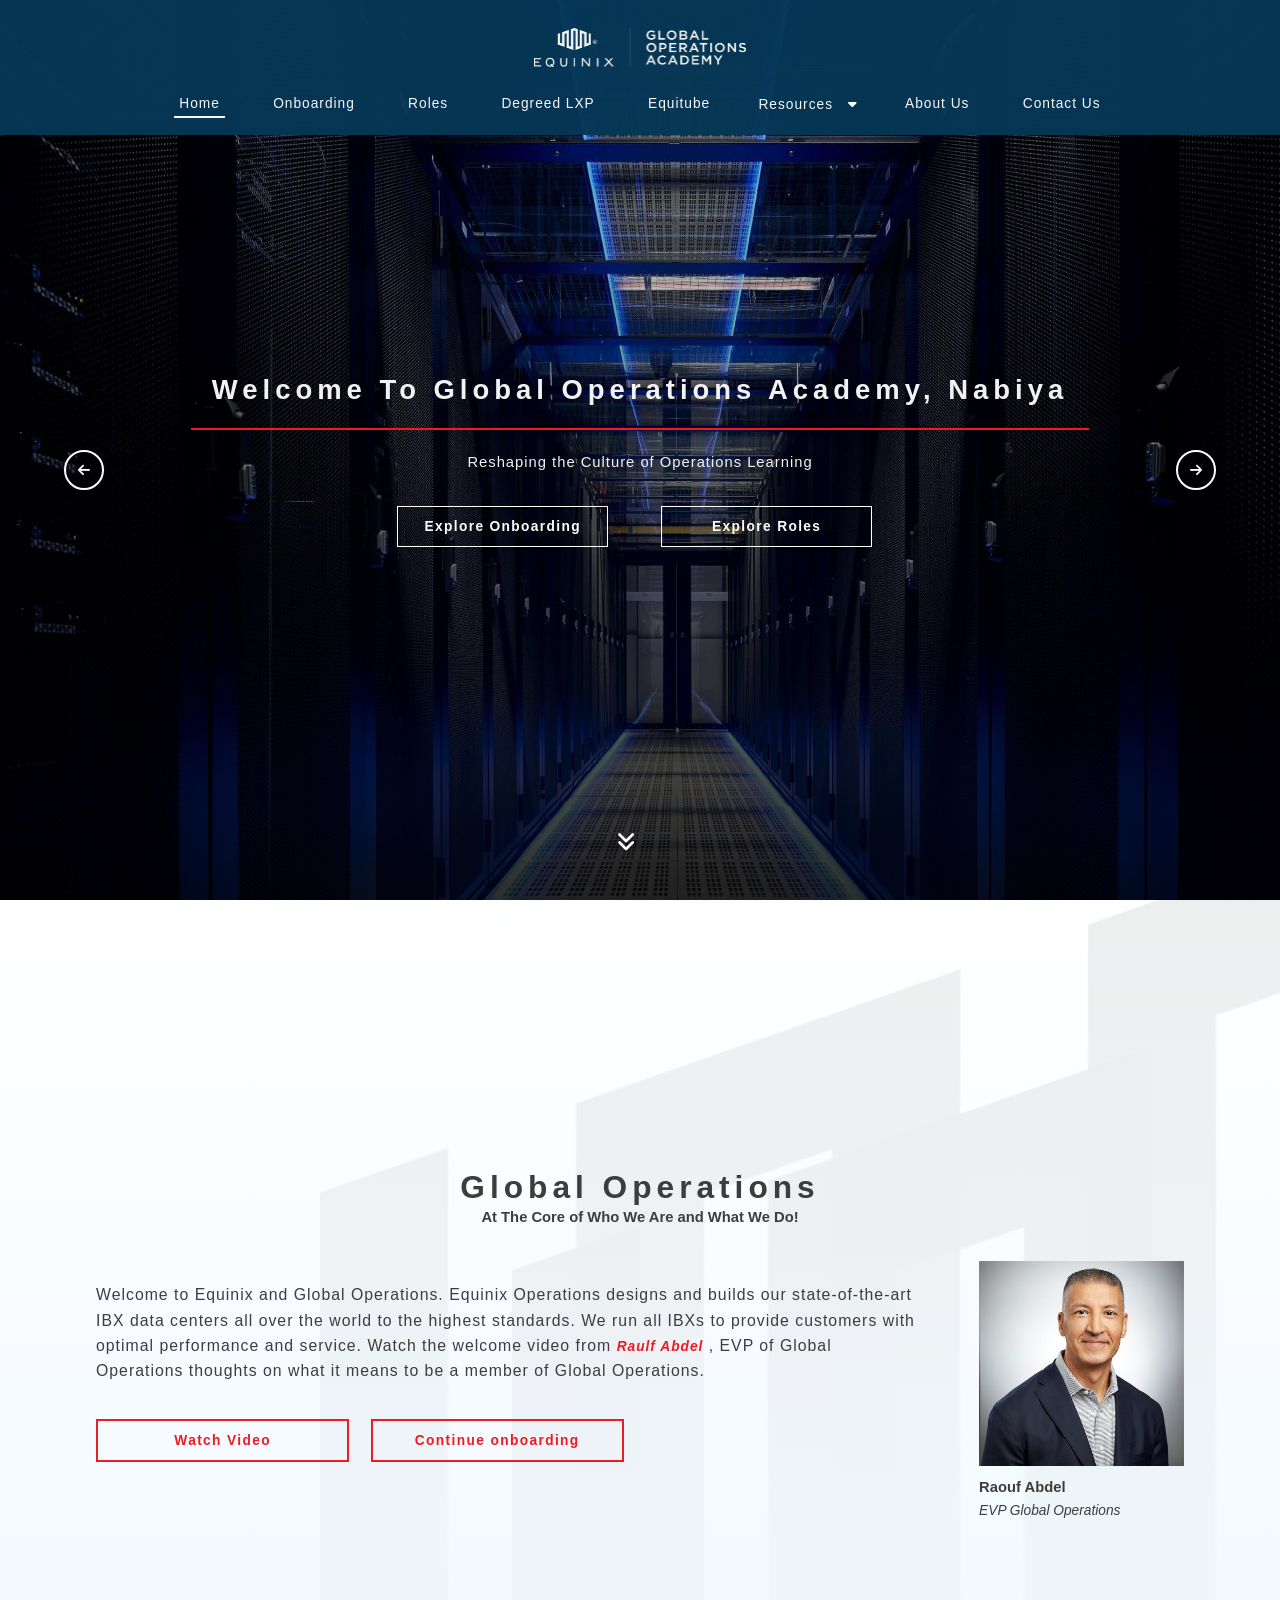
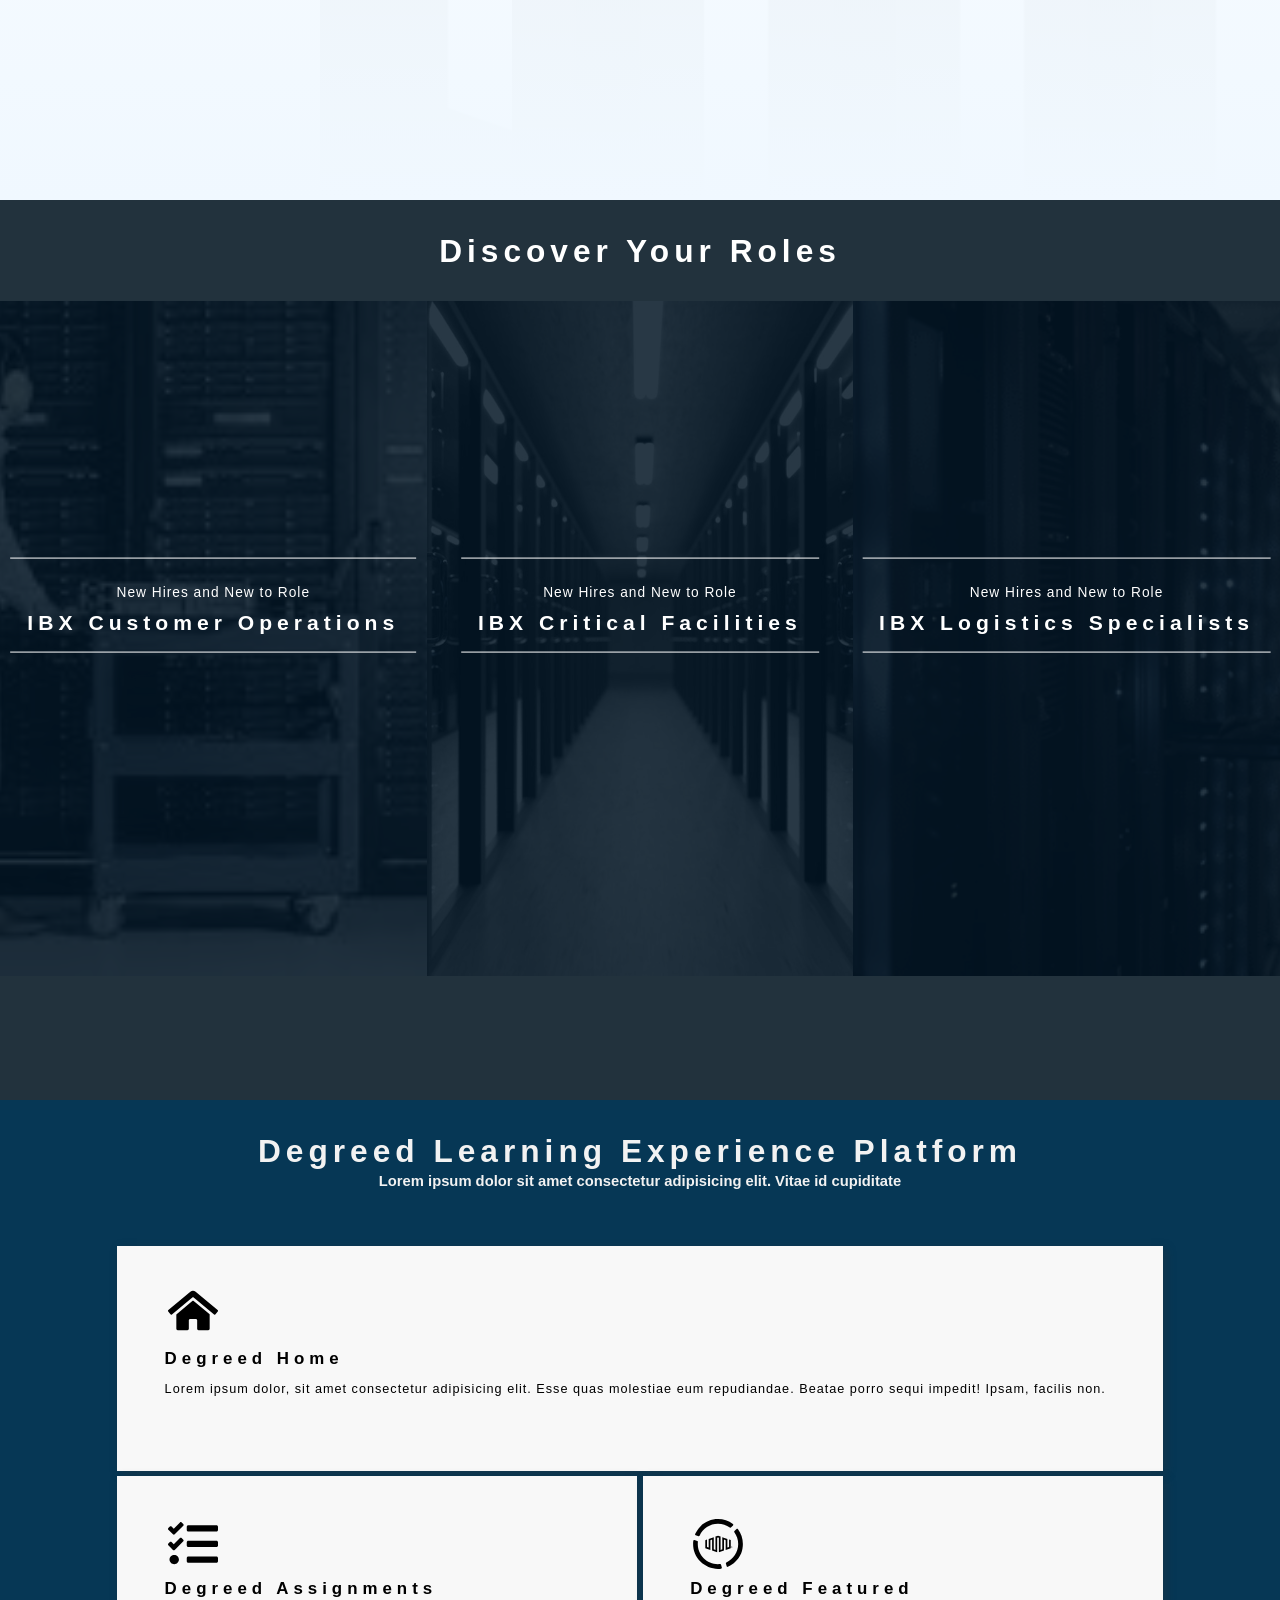
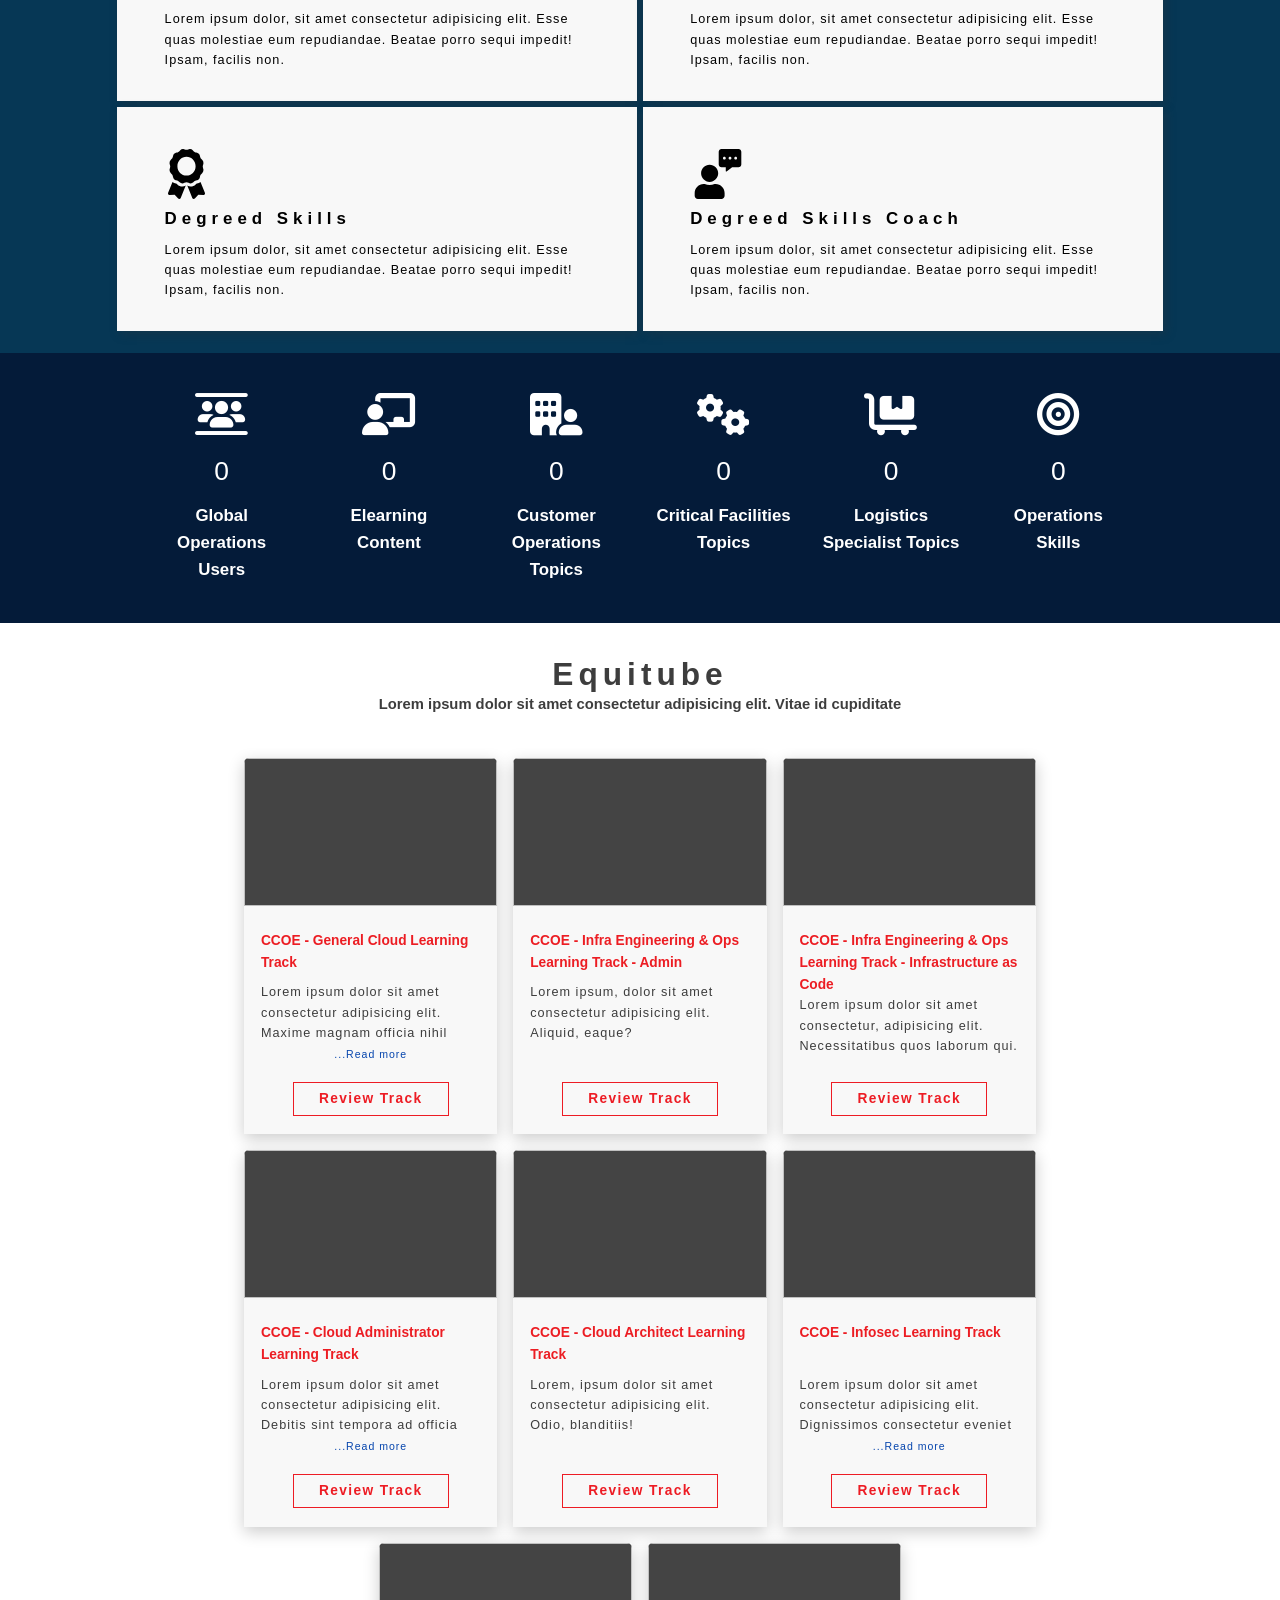
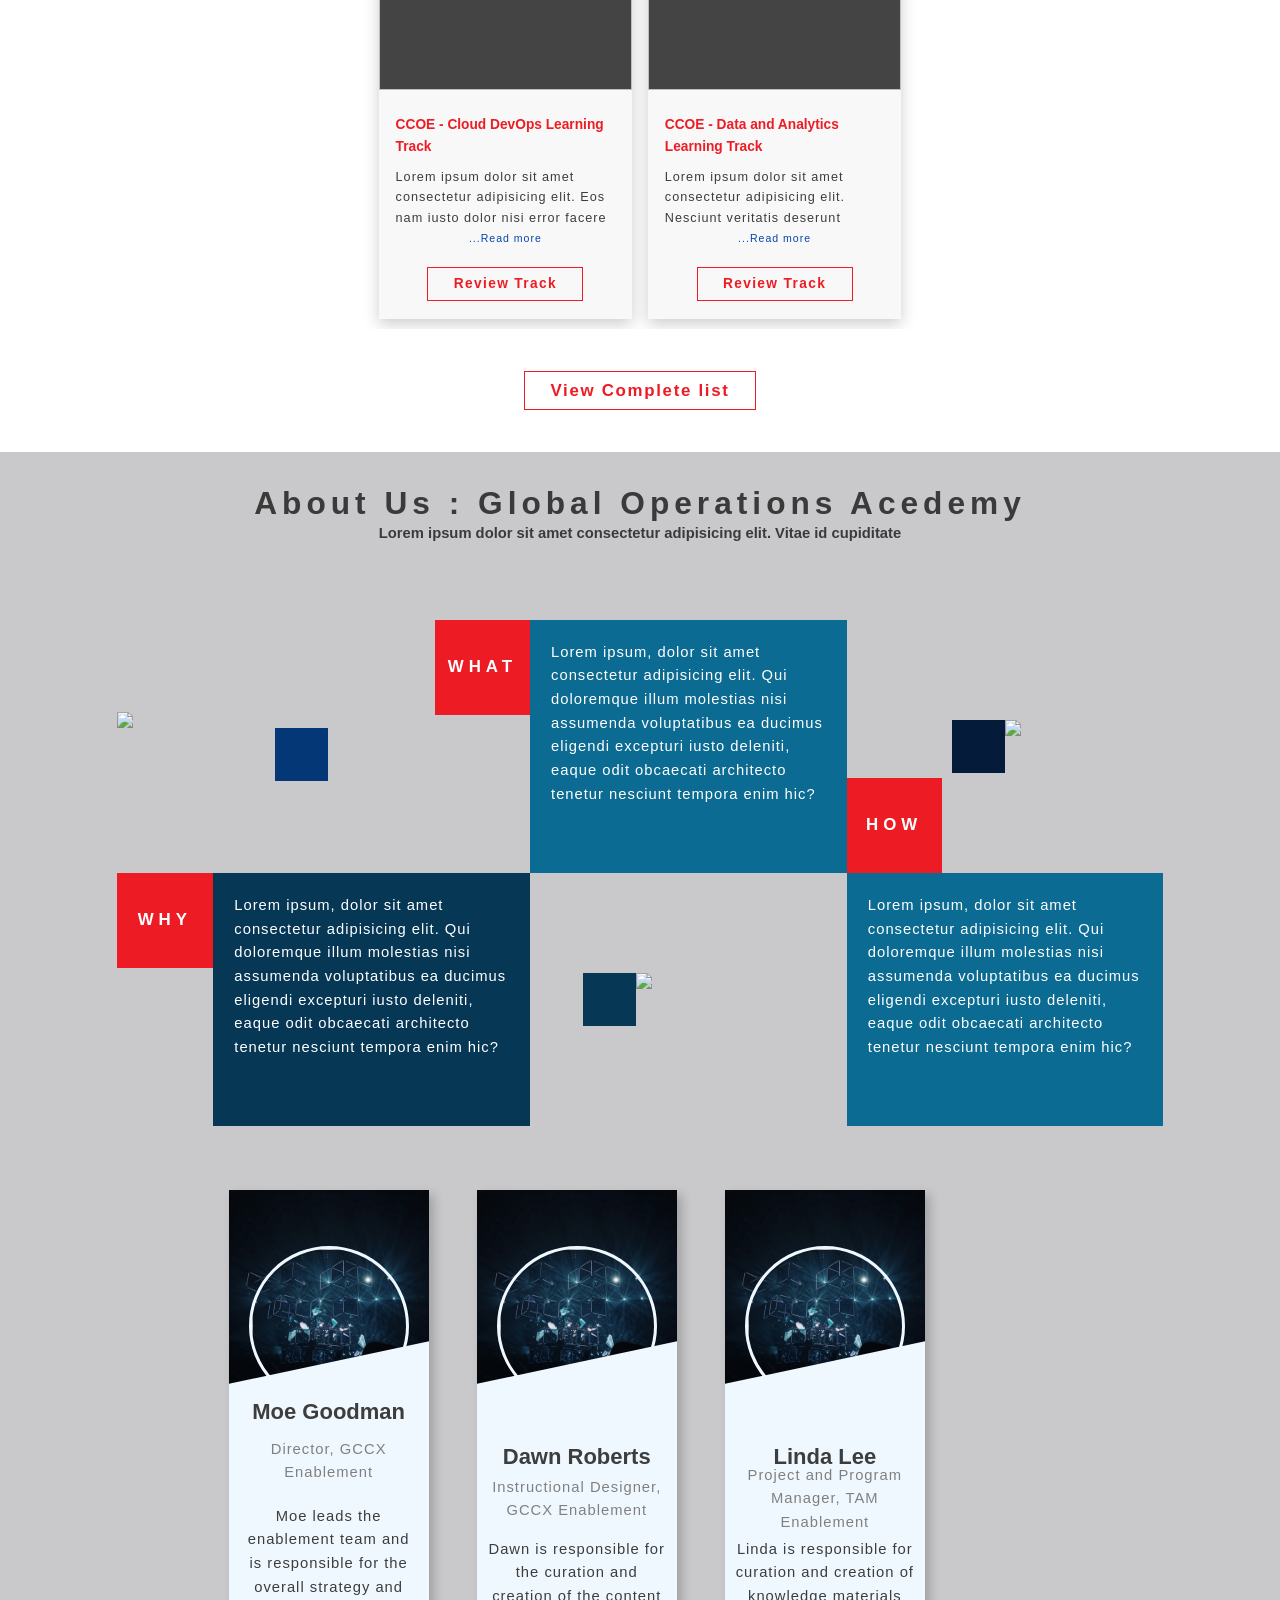
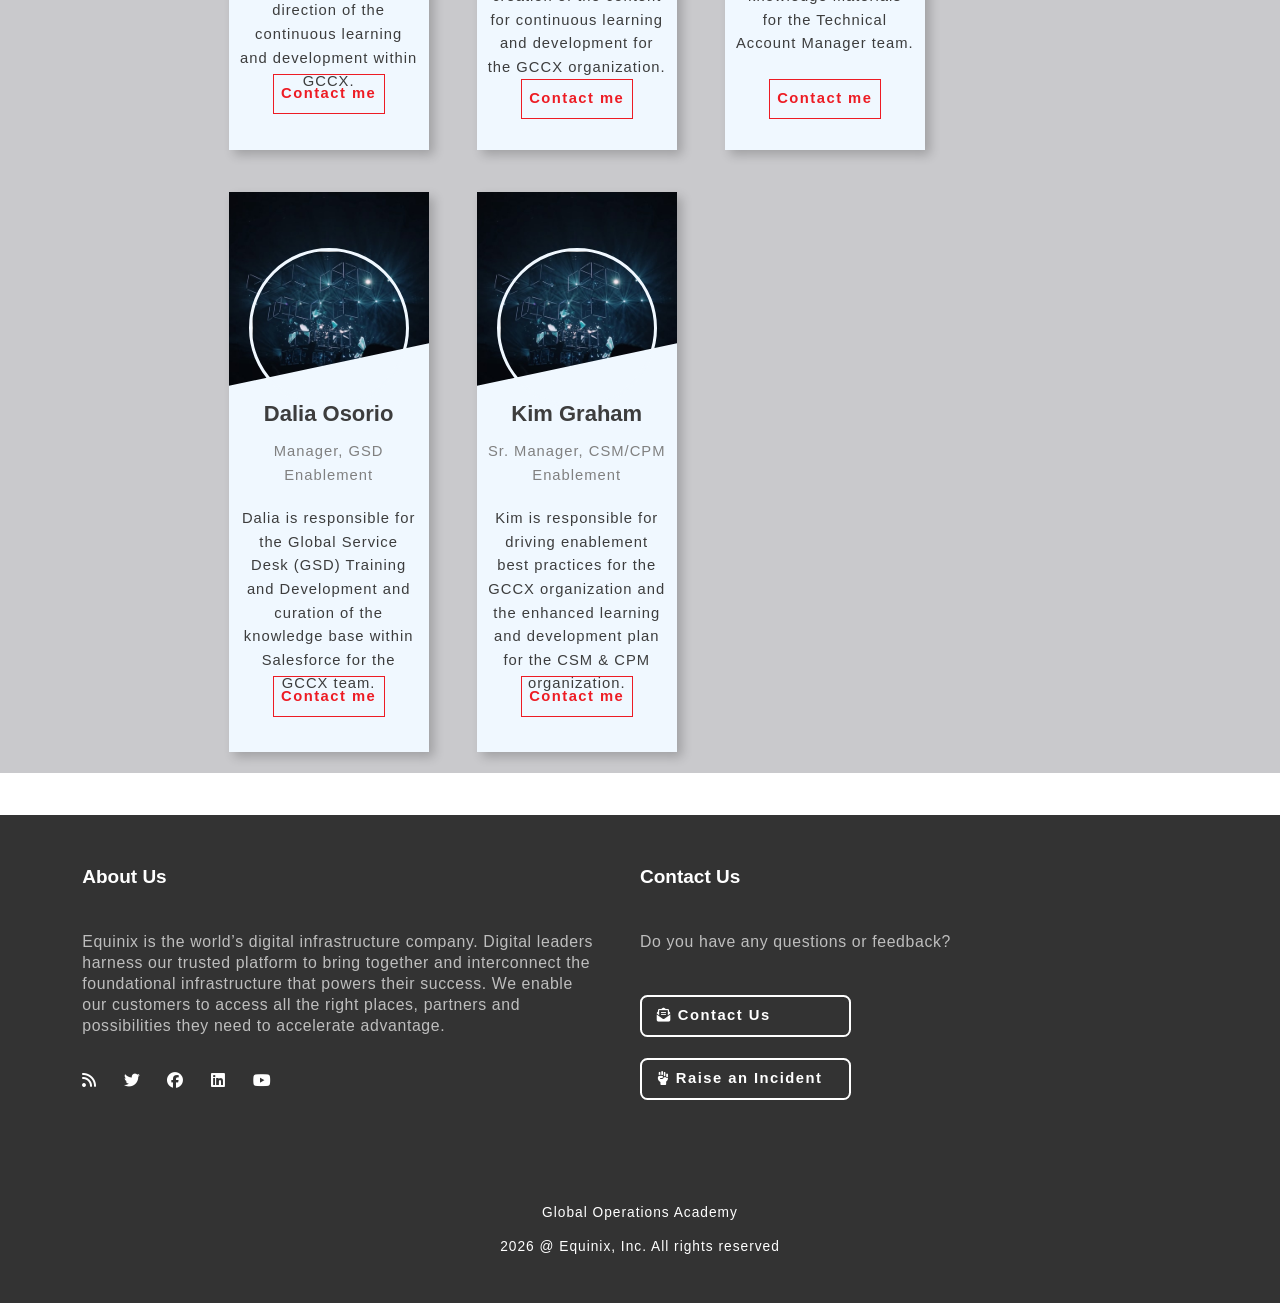
==== commit 362b63e0: "Final Versions of home, onboarding" ====
--- a/index.html
+++ b/index.html
@@ -26,7 +26,7 @@
     <!-- Navbar -->
     <nav class="navbar">
         <div class="container">
-            <img src="./images/logo-dark-BG.png" alt="Company Logo" class="logo" />
+            <img src="./images/logo.png" alt="Company Logo" class="logo" />
             <div class="menu-toggle" id="mobile-menu">
                 <span class="bar"></span>
                 <span class="bar"></span>
@@ -36,7 +36,7 @@
                 <li class="nav-item"><a href="#home">Home</a></li>
                 <li class="nav-item"><a href="#onboarding">Onboarding</a></li>
                 <li class="nav-item"><a href="#roles">Roles</a></li>
-                <li class="nav-item"><a href="#degreed">Degreed LXP</a></li>
+                <li class="nav-item"><a href="#new-degreed">Degreed LXP</a></li>
                 <li class="nav-item"><a href="#equitube">Equitube</a></li>
                 <li class="dropdown nav-item">
                     <button class="dropbtn">
@@ -54,8 +54,7 @@
                             Glossary</a>
                     </div>
                 </li>
-                <li class="nav-item"><a href="#social">Social</a></li>
-                <li class="nav-item"><a target="_blank" href="#team">About Us</a></li>
+                <li class="nav-item"><a href="#about">About Us</a></li>
                 <li class="nav-item"><a href="#contact">Contact Us</a></li>
             </ul>
         </div>
@@ -72,20 +71,21 @@
             <div class="slide current ss1 primary-slide" data-slide="1">
                 <div class="slide-wrapper container">
                     <div class="slide-content">
-                        <h1 class="b-5">Welcome to Global Operations Academy, Nabiya
+                        <h1 class="b-5" data-aos="fade-down">Welcome to Global Operations Academy, Nabiya
                         </h1>
-                        <p class="xxs">
+                        <p class="xxs" data-aos="fade-up">
                             Reshaping the Culture of Operations Learning
                         </p>
                         <div class="cover-btn-grp">
-                            <a class="btn" onclick="goToCourse('onboard-cont',this)">Explore Onboarding</a>
-                            <a class="btn" href="#roles">Explore Roles</a>
+                            <a class="btn" onclick="goToCourse('onboard-cont',this)" data-aos="fade-right">Explore
+                                Onboarding</a>
+                            <a class="btn" href="#roles" data-aos="fade-left">Explore Roles</a>
                         </div>
                     </div>
                 </div>
             </div>
             <div class="slide ss1" data-slide="2">
-                <div class="welcome-user">Hi <span id="user">NabiyaSWS</span></div>
+                <div class="welcome-user">Hi <span id="user">Nabiya</span></div>
                 <div class="slide-wrapper container">
                     <div class="slide-content">
                         <h1>Slide Two</h1>
@@ -116,52 +116,15 @@
         </div>
 
     </section>
-    <!--     <div class="user-content">
-        <div class="container">
-
-            <div class="uc-item">
-                <i class="fa-solid fa-users-gear uc-icon"></i>
-                <h3>Global Operations Onboarding</h3>
-                <p>
-                    Get started with introdution to Equinix and learn your first 30 days in Global
-                    Operations
-                </p>
-                <div class="uc-link">
-                    <div class="uc-btn">
-                        <a href="#onboarding">
-                            Explore Onboarding
-                            <p class="arrow">
-                            </p>
-                        </a>
-                    </div>
-                </div>
-            </div>
-
-
-            <div class="uc-item">
-                <i class="fa-solid fa-users-viewfinder uc-icon"></i>
-                <h3>Discover Your Roles</h3>
-                <p>
-                    Browse Global Operations New to Equinix learning tracks based on your roles
-                </p>
-                <div class="uc-link">
-                    <div class="uc-btn">
-                        <a href="#roles"> Explore Roles
-                            <p class="arrow">
-                            </p>
-                        </a>
-                    </div>
-
-                </div>
-            </div>
-
-        </div>
-    </div> -->
-
 
     <!-- onboarding -->
     <section class="onboarding" id="onboarding">
-        <h1 class="text-center lg py-4  b-4 container">Global Operations: At The Core of Who We Are and What We Do!</h1>
+
+        <div class="section-header text-center py-2 b-4">
+            <h1 class="lg b-4">Global Operations</h1>
+            <h6 class="xs b-2">At The Core of Who We Are and What We Do!
+            </h6>
+        </div>
         <div class="container">
             <div class="text-left onboarding-content">
                 <p class="lead">
@@ -201,20 +164,27 @@
             <h1 class="lg b-4">Onboarding</h1>
             <h6 class="xs b-2">Lorem ipsum dolor sit amet consectetur adipisicing elit. Vitae id cupiditate
             </h6>
-            <div class="cta" onclick="video_open(event)">
-                <a class="modal">View Schedule &rarr;</a>
-            </div>
-            <div id="light">
-                <a class="boxclose" id="boxclose" onclick="video_close();"></a>
-                <video id="onboardingVideo" width="100%" controls>
-                    <source src="https://bit.ly/2VROazb" type="video/mp4">
-                    <!--Browser does not support <video> tag -->
-                </video>
-            </div>
-            <div id="fade" class="fade" onclick="video_close();"></div>
-
+            <div class="cta modal-button">
+                <a href="javascript:void(0)">View Schedule &rarr;</a>
+            </div>
+            <div class="modal">
+                <!-- Modal content -->
+                <div class="modal-content">
+                    <div class="modal-header">
+                        <span class="close">&times;</span>
+                        <h2>Modal Header</h2>
+                    </div>
+                    <div class="modal-body">
+                        <p>Some text in the Modal Body</p>
+                        <p>Some other text...</p>
+                    </div>
+                    <div class="modal-footer">
+                        <h3>Modal Footer</h3>
+                    </div>
+                </div>
+            </div>
             <div class="cta">
-                <a href="javascript:void(0)">Download Schedule &rarr;</a>
+                <a href="javascript:void(0)" download>Download Schedule &rarr;</a>
             </div>
         </div>
         <div id="ls-beginner" class="tabcontent">
@@ -1870,8 +1840,117 @@
     </section>
 
     <!-- Degreed Section -->
-
-    <section class="degreed" id="degreed">
+    <section class="new-degreed" id="new-degreed">
+        <div class="section-header text-center py-2 b-4">
+            <h1 class="lg b-4">Degreed Learning Experience Platform</h1>
+            <h6 class="xs b-2">Lorem ipsum dolor sit amet consectetur adipisicing elit. Vitae id cupiditate
+            </h6>
+        </div>
+        <div class="new-degreed-content container">
+            <div class="new-degreed-card degreed-home">
+                <div class="icon">
+
+                </div>
+                <div class="headline">
+                    <h1 class="sm b-5">Degreed Home</h1>
+                </div>
+                <p>Lorem ipsum dolor, sit amet consectetur adipisicing elit. Esse quas molestiae eum repudiandae. Beatae
+                    porro sequi impedit! Ipsam, facilis non.</p>
+                <div class="cta">
+                    <a class="modal">Go to Degreed Home &rarr;</a>
+                </div>
+            </div>
+            <div class="new-degreed-card degreed-assignments">
+                <div class="icon">
+
+                </div>
+                <div class="headline">
+                    <h1 class="sm b-5">Degreed Assignments</h1>
+                </div>
+                <p>Lorem ipsum dolor, sit amet consectetur adipisicing elit. Esse quas molestiae eum repudiandae. Beatae
+                    porro sequi impedit! Ipsam, facilis non.</p>
+                <div class="cta">
+                    <a class="modal">View Your Assignments &rarr;</a>
+                </div>
+            </div>
+            <div class="new-degreed-card degreed-featured">
+                <div class="icon">
+
+                </div>
+                <div class="headline">
+                    <h1 class="sm b-5">Degreed Featured</h1>
+                </div>
+                <p>Lorem ipsum dolor, sit amet consectetur adipisicing elit. Esse quas molestiae eum repudiandae. Beatae
+                    porro sequi impedit! Ipsam, facilis non.</p>
+                <div class="cta">
+                    <a class="modal">Go to Degreed Home &rarr;</a>
+                </div>
+            </div>
+            <div class="new-degreed-card degreed-skills">
+                <div class="icon">
+
+                </div>
+                <div class="headline">
+                    <h1 class="sm b-5">Degreed Skills</h1>
+                </div>
+                <p>Lorem ipsum dolor, sit amet consectetur adipisicing elit. Esse quas molestiae eum repudiandae. Beatae
+                    porro sequi impedit! Ipsam, facilis non.</p>
+                <div class="cta">
+                    <a class="modal">View your skills &rarr;</a>
+                </div>
+            </div>
+            <div class="new-degreed-card degreed-skills-coach">
+                <div class="icon">
+
+                </div>
+                <div class="headline">
+                    <h1 class="sm b-5">Degreed Skills Coach</h1>
+                </div>
+                <p>Lorem ipsum dolor, sit amet consectetur adipisicing elit. Esse quas molestiae eum repudiandae. Beatae
+                    porro sequi impedit! Ipsam, facilis non.</p>
+                <div class="cta">
+                    <a class="modal">View Degreed Skills Coach &rarr;</a>
+                </div>
+            </div>
+        </div>
+        <div class="counters">
+            <div class="container">
+
+                <div>
+                    <i class="fa-solid fa-users-between-lines fa-2x"></i>
+                    <div class="counter" data-target="7800">0</div>
+                    <h3>Global Operations Users</h3>
+                </div>
+                <div>
+                    <i class="fa-solid fa-chalkboard-user fa-2x"></i>
+                    <div class="counter" data-target="25000">0</div>
+                    <h3>Elearning Content</h3>
+                </div>
+                <div>
+                    <i class="fa-solid fa-building-user fa-2x"></i>
+                    <div class="counter" data-target="300">0</div>
+                    <h3>Customer Operations Topics</h3>
+                </div>
+                <div>
+                    <i class="fa-solid fa-gears fa-2x"></i>
+                    <div class="counter" data-target="200">0</div>
+                    <h3>Critical Facilities Topics</h3>
+                </div>
+                <div>
+                    <i class="fa-solid fa-cart-flatbed fa-2x"></i>
+                    <div class="counter" data-target="150">0</div>
+                    <h3>Logistics Specialist Topics</h3>
+                </div>
+                <div>
+                    <i class="fa-solid fa-bullseye fa-2x"></i>
+                    <div class="counter" data-target="150">0</div>
+                    <h3>Operations Skills</h3>
+                </div>
+            </div>
+        </div>
+
+    </section>
+    <!--     <section class="degreed" id="degreed">
 
         <h2 class="py-2 b-5">Degreed Learning Experience Platform</h2>
 
@@ -1970,7 +2049,7 @@
             </div>
         </div>
     </section>
-
+ -->
 
 
     <!-- Equitube Section -->
@@ -2170,21 +2249,77 @@
     </section>
 
     <!-- My teams section -->
-    <section class="team" id="team">
-        <div class='organization-banner lg text-center p-1 b-3'>
+    <section class="about" id="about">
+        <!--         <div class='organization-banner lg text-center p-1 b-3'>
             <h1 class="b-4">GCCX Organization</h1>
             <div>
                 <a class="btn coverBtn" href="https://equinix.sumtotal.host/core/organization" target="_blank">View
                     Chart</a>
             </div>
             </a>
-        </div>
-
+        </div> -->
         <div class="section-header text-center py-2 b-4">
-            <h1 class="lg b-4">Meet Our Team</h1>
+            <h1 class="lg b-4">About Us : Global Operations Acedemy</h1>
             <h6 class="xs b-2">Lorem ipsum dolor sit amet consectetur adipisicing elit. Vitae id cupiditate
             </h6>
         </div>
+        <div class="aboutUs container">
+            <div class="aboutUs-content">
+                <div class="img-block">
+                    <img src="https://picsum.photos/100?random=1">
+                    <div class="color-block"></div>
+                </div>
+                <div class="why aboutUs-block">
+                    <div class="block-title">
+                        <h1 class="sm b-5 m-1">WHY</h1>
+                    </div>
+                    <div class="block-desc">
+                        <p class="xs my-0 p-1"> Lorem ipsum, dolor sit amet consectetur adipisicing elit. Qui doloremque
+                            illum
+                            molestias nisi
+                            assumenda voluptatibus ea ducimus eligendi excepturi iusto deleniti, eaque odit obcaecati
+                            architecto tenetur nesciunt tempora enim hic?</p>
+
+                    </div>
+                </div>
+                <div class="what aboutUs-block">
+                    <div class="block-title">
+                        <h1 class="sm b-5 my-1">WHAT</h1>
+                    </div>
+                    <div class="block-desc">
+                        <p class="xs my-0 p-1"> Lorem ipsum, dolor sit amet consectetur adipisicing elit. Qui doloremque
+                            illum
+                            molestias nisi
+                            assumenda voluptatibus ea ducimus eligendi excepturi iusto deleniti, eaque odit obcaecati
+                            architecto tenetur nesciunt tempora enim hic?</p>
+
+                    </div>
+                </div>
+                <div class="img-block">
+                    <img src="https://picsum.photos/100?random=2">
+                    <div class="color-block"></div>
+                </div>
+                <div class="how aboutUs-block">
+                    <div class="block-title">
+                        <h1 class="sm b-5 my-1">HOW</h1>
+                    </div>
+                    <div class="block-desc">
+                        <p class="xs my-0 p-1"> Lorem ipsum, dolor sit amet consectetur adipisicing elit. Qui doloremque
+                            illum
+                            molestias nisi
+                            assumenda voluptatibus ea ducimus eligendi excepturi iusto deleniti, eaque odit obcaecati
+                            architecto tenetur nesciunt tempora enim hic?</p>
+
+                    </div>
+                </div>
+                <div class="img-block">
+                    <img src="https://picsum.photos/100?random=3">
+                    <div class="color-block"></div>
+                </div>
+
+            </div>
+        </div>
+
         <div class="container">
             <div class="team-slider">
                 <div class="contact-card">
--- a/GO-style.css
+++ b/GO-style.css
@@ -149,7 +149,8 @@
     width: 95%;
   }
   .logo {
-    width: 6rem !important;
+    width: 10rem !important;
+    margin: 0.25rem;
   }
   .navbar ul {
     width: 100%;
@@ -235,7 +236,8 @@
     padding: 10px 20px;
   }
   .logo {
-    width: 8rem !important;
+    width: 11rem !important;
+    margin: 0.75rem 0;
   }
   .menu-toggle .bar {
     width: 20px;
@@ -367,13 +369,14 @@
 }
 .cover-btn-grp {
   display: flex;
+  gap: 2rem;
   width: 100%;
   justify-content: center;
 }
 .cover-btn-grp .btn {
   text-align: center;
   font-size: 0.65rem;
-  font-weight: 500;
+
   width: fit-content;
   max-width: 10rem;
   margin: 0.5rem 0.5rem 0 0;
@@ -385,18 +388,10 @@
   cursor: pointer;
 }
 
-/* .slide .slide-content .btn a {
-  font-size: 0.9rem;
-  padding: 0.76rem;
-  position: absolute;
-  top: 0%;
-  right: 0;
-  bottom: 0;
-  left: 0;
-} */
 .slide .slide-content .btn:hover {
+  border: 1px solid white;
+  background-color: white;
   color: var(--equinix-red);
-  background: transparent;
 }
 
 .slide.current .slide-content {
@@ -682,14 +677,12 @@
   grid-template-columns: 1.5fr 1fr;
   position: relative;
 }
-#onboarding {
-  position: relative;
-}
-#onboarding .container:not(h1) {
+#onboarding .container {
   display: flex;
   align-self: center;
   justify-content: center;
-  align-items: center;
+  align-items: flex-start;
+  gap: 3rem;
   flex-direction: column;
   padding: 0;
 }
@@ -706,12 +699,24 @@
 .onboarding-content {
   flex-basis: 60%;
   order: 1;
-  padding: 1rem;
-  margin: 1rem;
+  display: flex;
+  flex-direction: column;
+  justify-content: space-evenly;
+  align-items: flex-start;
+  gap: 1rem;
+  padding: 1rem 0;
 }
 
 /* Onboarding */
-
+.onboarding {
+  padding-bottom: 2rem;
+  scroll-margin-top: 3.25rem;
+  position: relative;
+  display: flex;
+  flex-direction: column;
+  justify-content: center;
+  align-items: center;
+}
 .onboarding-content h1 {
   font-weight: 1000;
   text-transform: capitalize;
@@ -720,6 +725,7 @@
 .onboarding-content p {
   margin-top: 0;
   animation: FadeInBottom 1s ease;
+  align-self: flex-start;
 }
 .onboarding-content .cover-btn-grp {
   gap: 0.5rem;
@@ -728,8 +734,9 @@
 .onboarding-content .cover-btn-grp .btn {
   margin-left: 0;
   color: var(--equinix-red);
-  border: 1px solid var(--equinix-red);
-  font-weight: normal;
+  border: 2px solid var(--equinix-red);
+  font-weight: bold;
+  max-width: 12rem;
 }
 .onboarding-content .cover-btn-grp .btn:hover {
   color: #fff;
@@ -772,7 +779,7 @@
   border: 1px solid #aeaeae;
   border-radius: 3px;
   background: #222222;
-  font-size: 31px;
+  font-size: 1rem;
   font-weight: bold;
   display: inline-block;
   line-height: 0px;
@@ -797,14 +804,14 @@
     justify-content: space-around;
   }
   .onboarding-image {
-    flex-basis: 40%;
+    flex-basis: 20%;
     align-items: center;
   }
 
   .onboarding-content {
     order: 0;
     justify-self: start;
-    flex-basis: 60%;
+    flex-basis: 80%;
   }
   .onboarding-image:not(img) * {
     text-align: left;
@@ -815,7 +822,7 @@
 }
 @media all and (min-width: 1200px) {
   .onboarding-image {
-    flex-basis: 30%;
+    flex-basis: 20%;
     align-items: center;
   }
 }
@@ -1198,7 +1205,6 @@
 }
 .progress-wrapper {
   display: flex;
-  min-height: 70vh;
   height: max-content;
   width: 95%;
   margin: 0 auto;
@@ -1216,38 +1222,44 @@
   height: 100%;
   list-style: none;
   margin: 0;
-  padding-top: 10px;
   display: flex;
   flex-direction: column;
+  gap: 1rem;
 }
 .progress-bar-container li {
+  width: 250px;
   position: relative;
-  margin: 0;
-  padding: 0.5rem;
   cursor: pointer;
+  display: flex;
+  justify-content: center;
+  align-items: center;
+  gap: 10px;
 }
 .progress-bar-container li::before {
   content: " ";
   display: block !important;
-  width: 1.75rem;
-  height: 1.75rem;
-  margin: 0;
-  background-image: url(./images/timeline-tab.png);
+  width: 60px;
+  height: 60px;
+  background-image: url(./images/tab-reg.svg);
   background-size: contain;
-  opacity: 0.4;
+  background-position: center center;
+  background-repeat: no-repeat;
+  opacity: 0.6;
   transition: all 0.2s ease;
   background-color: transparent;
   border-radius: 50%;
 }
 .progress-bar-container li:hover::before {
   border-color: var(--dark-gray);
+  background-image: url(./images/tab-hover-active.svg);
 }
 .progress-bar-container li.active::before {
   opacity: 1;
-  border-color: var(--dark-gray);
+  background-image: url(./images/tab-hover-active.svg);
 }
 .progress-bar-container li.current::before {
   opacity: 1;
+  background-image: url(./images/tab-hover-active.svg);
   border-color: var(--dark-gray);
 }
 .step-inner {
@@ -1255,6 +1267,7 @@
   bottom: 0;
   color: #043776;
   font-weight: 600;
+  display: inline;
 }
 .progress-bar-container li:hover .step-inner {
   color: var(--dark-gray);
@@ -1273,29 +1286,25 @@
 .progress-bar-container li:after {
   content: "";
   display: block;
-  width: 6px;
-  height: 6px;
+  width: 10px;
+  height: 10px;
   background-color: var(--light-gray);
   margin: auto;
   border: solid 3px var(--dark-gray);
   border-radius: 50%;
   box-shadow: 0 2px 13px -1px rgba(0, 0, 0, 0.3);
   transition: all ease 0.2s;
-  position: absolute;
-  top: 15px;
-  right: 0px;
-  z-index: 0;
 }
 
 .progress-bar-container #line {
   content: " ";
   width: 5px;
-  height: 95%;
+  height: 94%;
   background-color: var(--dark-gray);
   opacity: 0.8;
   position: absolute;
-  top: 0%;
-  left: 240px;
+  top: 3%;
+  left: 241px;
   z-index: 0;
 }
 .progress-bar-container #line-progress {
@@ -1340,14 +1349,11 @@
     width: 90%;
     display: flex;
     flex-direction: row;
-    /*     overflow: auto; */
     overflow-y: auto;
     margin: 0 auto;
-    padding-bottom: 3rem;
     position: relative;
     -ms-overflow-style: scroll;
     scrollbar-width: none;
-    /*     scroll-snap-type: x mandatory; */
   }
   #slideBack,
   #slideForward {
@@ -1366,40 +1372,40 @@
   }
   .progress-bar-container ul {
     width: 100%;
+    height: 190px;
     flex-direction: row;
+    justify-content: center;
     scroll-snap-align: start;
+    gap: 0.45rem;
   }
   .progress-bar-container::-webkit-scrollbar {
     display: none;
   }
   .progress-bar-container ul li {
-    min-width: 170px;
+    width: 170px;
     padding: 0;
-    flex-basis: auto;
-    flex-grow: 1;
+    display: grid;
+    grid-template-rows: 0.25fr 1fr 0.25fr;
+    justify-content: center;
+    align-items: center;
   }
   .step-inner {
     font-size: 0.6rem;
     text-align: center;
+    align-self: start;
   }
   .progress-bar-container li::before {
-    margin: 0rem auto;
-    width: 40px;
-    height: 40px;
-  }
-  .progress-bar-container li::after {
-    top: 120px;
-    left: 0px;
-    right: 0;
-  }
+    justify-self: center;
+  }
+
   .progress-bar-container #line {
     content: "";
-    width: 132.5%;
+    width: 91%;
     height: 4px;
     background-color: var(--dark-gray);
     position: absolute;
-    top: 135px;
-    left: 4.5%;
+    top: 177px;
+    left: 4.7%;
     flex-basis: auto;
   }
 
@@ -1414,99 +1420,37 @@
     );
   }
 }
-/* @media all and (min-height: 600px) {
+@media all and (min-width: 1600px) {
+  .progress-bar-container ul {
+    height: 195px;
+  }
   .progress-bar-container #line {
-    height: 89%;
-    top: 3%;
-  }
-}
-@media all and (max-width: 850px) {
-  .progress-bar-container li {
-    width: 175px;
-  }
+    top: 182px;
+  }
+}
+@media all and (min-width: 2020px) {
   .progress-bar-container #line {
-    height: 89%;
-    top: 3.5%;
-    left: 165px;
-  }
-}
-@media all and (max-width: 1200px) {
-  .progress-bar-container #line-progress {
-    min-width: 100%;
-  }
+    width: 89%;
+    left: 4rem;
+  }
+}
+@media all and (min-width: 2200px) {
+  .progress-bar-container ul li {
+    width: 8rem;
+  }
+  .progress-bar-container #line {
+    width: 91%;
+    left: 3.5rem;
+  }
+}
+@media all and (min-width: 3000px) {
   .progress-bar-container ul {
-    width: 10rem;
-    height: fit-content;
-    padding-left: 10px;
-  }
-  .progress-bar-container li {
-    padding: 5px;
-  }
-  .progress-bar-container li:after {
-    right: 29px;
-  }
-  #co-beginner .progress-bar-container #line {
-    height: 90%;
-    top: 3.5%;
-    left: 129px;
-  }
-  .step-inner {
-    width: 80%;
-    overflow-wrap: break-word;
-  }
-}
-@media all and (min-width: 1200px) {
-  .step-inner {
-    text-align: center;
-    font-size: 0.55rem;
-  }
-  .progress-wrapper {
-    flex-direction: column;
-    width: 100%;
-    height: 100%;
-    margin: 0 auto;
-    position: relative;
-    overflow: hidden;
-  }
-  .progress-bar-container ul {
-    height: 100%;
-    flex-direction: row;
-  }
-  .progress-bar-container li {
-    width: 300px;
-  }
-  .progress-bar-container li::before {
-    margin: 0rem auto;
-    width: 40px;
-    height: 40px;
-  }
-
-  .progress-bar-container li::after {
-    top: 120px;
-    left: 0px;
-    right: 0;
+    height: 210px;
   }
   .progress-bar-container #line {
-    content: "";
-    width: 90%;
-    height: 4px;
-    background-color: var(--dark-gray);
-    position: absolute;
-    top: 134px;
-    left: 4.5%;
-  }
-
-  .progress-bar-container #line-progress {
-    width: 1rem;
-    min-height: 100%;
-    background: linear-gradient(
-      to right,
-      #53b7e8 15%,
-      #043776 85%,
-      #ed1c24 95%
-    );
-  }
-} */
+    top: 195px;
+  }
+}
 .progress-content {
   background-color: transparent;
   min-height: 100%;
@@ -1527,7 +1471,6 @@
 }
 .progress-content .section-content.active {
   display: block;
-  height: 100%;
 }
 @media all and (min-width: 1200px) {
   .progress-content {
@@ -1538,25 +1481,8 @@
     padding: 0.1rem;
     overflow: auto;
   }
-  .progress-content .section-content {
-    margin-top: 2rem;
-  }
-}
-@media all and (min-width: 1400px) {
-  .progress-content .section-content {
-    margin-top: 1rem;
-  }
-}
-@media all and (min-width: 2000px) {
-  .progress-bar-container #line {
-    left: 365px;
-  }
-}
-@media all and (min-width: 2500px) {
-  .progress-bar-container #line {
-    left: 490px;
-  }
-}
+}
+
 /* @media all and (min-width: 3000px) {
   .progress-content .section-content {
     margin-top: 0;
@@ -1580,11 +1506,21 @@
   color: #333;
   min-height: 100%;
 }
+
 .image-data {
   position: relative;
   z-index: 1;
   overflow: hidden;
   flex: 1 0 auto;
+  min-height: 100px;
+}
+@media all and (min-width: 1200px) {
+  .course-card {
+    flex-direction: row;
+  }
+  .image-data {
+    width: 32%;
+  }
 }
 #co-beginner .image-data .bg-img {
   background-image: url("https://equinix.sumtotal.host/Core/438.sumtfile");
@@ -1698,57 +1634,6 @@
   transform: scaleX(1);
 }
 
-@media screen and (min-width: 600px) {
-  .course-card {
-    flex-direction: row;
-    max-width: 100%;
-  }
-  .image-data {
-    flex-basis: 40%;
-    height: unset;
-  }
-  .img-details {
-    /*     transform: translateX(-100%); */
-    transition: transform 0.5s;
-  }
-  .course-card:hover .img-details {
-    transform: translateX(0);
-  }
-  /*   .img-title {
-    transform: translateY(-3rem);
-    opacity: 0;
-    margin: 1rem;
-  } */
-  .course-title {
-    margin: 0rem 1rem 0 2rem;
-  }
-  .course-title::before {
-    left: 2.25rem;
-    top: 1rem;
-  }
-  /*   .course-card:hover .img-title {
-    transform: translateY(0);
-    opacity: 1;
-  } */
-  .course {
-    padding: 1rem 2rem 2rem 0;
-  }
-  .course-data {
-    flex-basis: 60%;
-    padding-left: 1rem;
-  }
-  /*   .course-data::before {
-    content: "";
-    width: 2.7rem;
-    height: 100%;
-    background-color: #f2f2f2;
-    position: absolute;
-    top: 0rem;
-    left: -1.5rem;
-    z-index: 1;
-    transform: skewX(-5deg);
-  } */
-}
 /* Setting images as background to cards */
 #general-cloud {
   background-image: url("https://picsum.photos/500");
@@ -1798,16 +1683,123 @@
 }
 
 /* Teams Section */
-#team {
+#about {
   width: 100%;
-  min-height: 88vh;
   background-color: #c9c9cc;
   background-image: url("data:image/svg+xml,%3Csvg xmlns='http://www.w3.org/2000/svg' width='100%25' height='100%25' viewBox='0 0 1200 800'%3E%3Cdefs%3E%3ClinearGradient id='a' gradientUnits='userSpaceOnUse' x1='600' y1='25' x2='600' y2='777'%3E%3Cstop offset='0' stop-color='%23c9c9cc'/%3E%3Cstop offset='1' stop-color='%23f0f9ff'/%3E%3C/linearGradient%3E%3ClinearGradient id='b' gradientUnits='userSpaceOnUse' x1='650' y1='25' x2='650' y2='777'%3E%3Cstop offset='0' stop-color='%23c9cad4'/%3E%3Cstop offset='1' stop-color='%23f1faff'/%3E%3C/linearGradient%3E%3ClinearGradient id='c' gradientUnits='userSpaceOnUse' x1='700' y1='25' x2='700' y2='777'%3E%3Cstop offset='0' stop-color='%23caccdc'/%3E%3Cstop offset='1' stop-color='%23f3faff'/%3E%3C/linearGradient%3E%3ClinearGradient id='d' gradientUnits='userSpaceOnUse' x1='750' y1='25' x2='750' y2='777'%3E%3Cstop offset='0' stop-color='%23cbcfe3'/%3E%3Cstop offset='1' stop-color='%23f4fbff'/%3E%3C/linearGradient%3E%3ClinearGradient id='e' gradientUnits='userSpaceOnUse' x1='800' y1='25' x2='800' y2='777'%3E%3Cstop offset='0' stop-color='%23cdd3e9'/%3E%3Cstop offset='1' stop-color='%23f5fbff'/%3E%3C/linearGradient%3E%3ClinearGradient id='f' gradientUnits='userSpaceOnUse' x1='850' y1='25' x2='850' y2='777'%3E%3Cstop offset='0' stop-color='%23d0d8ee'/%3E%3Cstop offset='1' stop-color='%23f7fcff'/%3E%3C/linearGradient%3E%3ClinearGradient id='g' gradientUnits='userSpaceOnUse' x1='900' y1='25' x2='900' y2='777'%3E%3Cstop offset='0' stop-color='%23d3def3'/%3E%3Cstop offset='1' stop-color='%23f8fcff'/%3E%3C/linearGradient%3E%3ClinearGradient id='h' gradientUnits='userSpaceOnUse' x1='950' y1='25' x2='950' y2='777'%3E%3Cstop offset='0' stop-color='%23d8e3f7'/%3E%3Cstop offset='1' stop-color='%23fafdff'/%3E%3C/linearGradient%3E%3ClinearGradient id='i' gradientUnits='userSpaceOnUse' x1='1000' y1='25' x2='1000' y2='777'%3E%3Cstop offset='0' stop-color='%23dde9fa'/%3E%3Cstop offset='1' stop-color='%23fbfdff'/%3E%3C/linearGradient%3E%3ClinearGradient id='j' gradientUnits='userSpaceOnUse' x1='1050' y1='25' x2='1050' y2='777'%3E%3Cstop offset='0' stop-color='%23e2effc'/%3E%3Cstop offset='1' stop-color='%23fcfeff'/%3E%3C/linearGradient%3E%3ClinearGradient id='k' gradientUnits='userSpaceOnUse' x1='1100' y1='25' x2='1100' y2='777'%3E%3Cstop offset='0' stop-color='%23e9f4fe'/%3E%3Cstop offset='1' stop-color='%23fefeff'/%3E%3C/linearGradient%3E%3ClinearGradient id='l' gradientUnits='userSpaceOnUse' x1='1150' y1='25' x2='1150' y2='777'%3E%3Cstop offset='0' stop-color='%23f0f9ff'/%3E%3Cstop offset='1' stop-color='%23ffffff'/%3E%3C/linearGradient%3E%3C/defs%3E%3Cg %3E%3Crect fill='url(%23a)' width='1200' height='800'/%3E%3Crect fill='url(%23b)' x='100' width='1100' height='800'/%3E%3Crect fill='url(%23c)' x='200' width='1000' height='800'/%3E%3Crect fill='url(%23d)' x='300' width='900' height='800'/%3E%3Crect fill='url(%23e)' x='400' width='800' height='800'/%3E%3Crect fill='url(%23f)' x='500' width='700' height='800'/%3E%3Crect fill='url(%23g)' x='600' width='600' height='800'/%3E%3Crect fill='url(%23h)' x='700' width='500' height='800'/%3E%3Crect fill='url(%23i)' x='800' width='400' height='800'/%3E%3Crect fill='url(%23j)' x='900' width='300' height='800'/%3E%3Crect fill='url(%23k)' x='1000' width='200' height='800'/%3E%3Crect fill='url(%23l)' x='1100' width='100' height='800'/%3E%3C/g%3E%3C/svg%3E");
   background-attachment: fixed;
   background-size: cover;
   position: relative;
 }
-
+/* About Us intro */
+.aboutUs {
+  display: flex;
+  height: max-content;
+}
+.about .container {
+  margin: 2rem auto;
+  justify-content: center;
+}
+.aboutUs-content {
+  max-width: 100%;
+  height: 100%;
+  position: relative;
+  display: grid;
+  grid-template-rows: repeat(2, max-content);
+  grid-template-columns: repeat(3, max-content);
+  justify-content: center;
+}
+.img-block {
+  display: grid;
+  grid-template-columns: repeat(2, max-content);
+  grid-template-rows: repeat(2, max-content);
+  justify-content: start;
+  align-content: center;
+}
+.img-block img {
+  width: 7.5rem;
+}
+.img-block .color-block {
+  width: 2.5rem;
+  height: 2.5rem;
+}
+.img-block:nth-child(n) .color-block {
+  background-color: #043776;
+  grid-row-start: 2;
+  grid-column-start: 2;
+}
+.img-block:nth-child(2n) {
+  grid-row-start: 2;
+  grid-column-start: 2;
+  justify-content: center;
+}
+.img-block:nth-child(2n) .img {
+  grid-row-start: 2;
+  grid-column-start: 2;
+}
+.img-block:nth-child(2n) .color-block {
+  background-color: #063755;
+  grid-row-start: 1;
+  grid-column-start: 1;
+}
+.img-block:nth-child(3n) {
+  grid-row-start: 1;
+  grid-column-start: 3;
+  justify-content: end;
+}
+.img-block:nth-child(3n) .img {
+  grid-row-start: 2;
+  grid-column-start: 2;
+}
+.img-block:nth-child(3n) .color-block {
+  background-color: #041b39;
+  grid-row-start: 1;
+  grid-column-start: 1;
+}
+.aboutUs-title {
+  width: 20%;
+  line-height: 75px;
+}
+.aboutUs-block {
+  display: flex;
+}
+.aboutUs-content .aboutUs-block:nth-child(odd) .block-desc {
+  background-color: #0b6b92;
+}
+.aboutUs-content .aboutUs-block:nth-child(even) .block-desc {
+  background-color: #063755;
+}
+.block-title {
+  width: min-content;
+  height: min-content;
+  min-width: 4.5rem;
+  min-height: 4.5rem;
+  background-color: var(--equinix-red);
+  color: #fff;
+  display: flex;
+  justify-content: center;
+  align-items: center;
+}
+.block-desc {
+  width: 15rem;
+  min-height: 12rem;
+  height: max-content;
+  color: #fff;
+}
+.why {
+  grid-row-start: 2;
+}
+.what {
+  grid-column-start: 2;
+  margin-left: -4.5rem;
+}
+.how {
+  flex-direction: column;
+  grid-row-start: 2;
+  grid-column-start: 3;
+  margin-top: -4.5rem;
+}
+/* Contact Slider */
 .contact-card {
   width: 200px;
   height: 250px;
@@ -1823,11 +1815,11 @@
   margin: 1rem;
 }
 .slick-slide {
-  min-height: 23rem !important;
+  min-height: 21rem !important;
   height: auto !important;
 }
 .banner-img {
-  width: 120%;
+  width: 130%;
   height: 150px;
   transform: rotate(-12deg);
   position: relative;
@@ -1872,7 +1864,6 @@
   justify-content: start;
   align-items: center;
   text-align: center;
-
   grid-template-rows: 10% 20% 50% 20%;
 }
 .person-details {
@@ -2141,7 +2132,7 @@
 
 /* Degreed section styles*/
 
-#degreed {
+/* #degreed {
   display: grid;
   justify-items: center;
   padding-bottom: 100px;
@@ -2264,14 +2255,17 @@
   .degreed-empty-holder {
     display: inline;
   }
-}
+} */
 
 /* New Degreed */
 .new-degreed {
+  display: flex;
+  flex-direction: column;
   background-color: var(--primary-blue);
   color: #f2f2f2;
-  padding-bottom: 2rem;
-}
+  min-height: 95vh;
+}
+
 .new-degreed-content {
   display: grid;
   grid-template-columns: repeat(2, 1fr);
@@ -2279,7 +2273,9 @@
   gap: 0.25rem;
   background-color: transparent;
   padding: 1rem !important;
-}
+  flex-grow: 1;
+}
+
 .new-degreed-card {
   width: 100%;
   min-height: 8rem;
@@ -2290,12 +2286,15 @@
   flex-direction: column;
   padding: 1rem;
 }
+
 .new-degreed-card:hover {
   transform: scale3d(1.03, 1.03, 1.03);
 }
+
 .new-degreed-card:first-child {
   grid-column: 1/3;
 }
+
 .new-degreed-card .icon {
   width: 50px;
   height: 50px;
@@ -2306,11 +2305,13 @@
   color: black;
   padding: 0 1.25rem;
 }
+
 .new-degreed-card p {
   color: black;
   font-size: 0.6rem;
   padding: 0 1.25rem;
 }
+
 .new-degreed-card .cta {
   font-size: 0.65rem;
   text-align: left;
@@ -2318,49 +2319,101 @@
   margin: 0;
   cursor: pointer;
 }
+
 .new-degreed-card .cta a {
   color: black;
   color: var(--equinix-red);
   font-size: 0.6rem;
   text-transform: capitalize;
 }
+
 .degreed-home .icon {
   background: url(./images/home-icon-black.svg) no-repeat;
   background-size: contain;
 }
+
 .degreed-home:hover .icon {
   background: url(./images/home-icon.svg) no-repeat;
   background-size: contain;
 }
+
 .degreed-assignments .icon {
   background: url(./images/assignments-black.svg) no-repeat;
   background-size: contain;
 }
+
 .degreed-assignments:hover .icon {
   background: url(./images/assignments.svg) no-repeat;
   background-size: contain;
 }
+
 .degreed-featured .icon {
   background: url(./images/featured-black.svg) no-repeat;
   background-size: contain;
 }
+
 .degreed-featured:hover .icon {
   background: url(./images/featured.svg) no-repeat;
   background-size: contain;
 }
+
 .degreed-skills .icon {
   background: url(./images/skills-black.svg) no-repeat;
   background-size: contain;
 }
+
 .degreed-skills:hover .icon {
   background: url(./images/skills.svg) no-repeat;
   background-size: contain;
 }
+
 .degreed-skills-coach .icon {
   background: url(./images/coach-black.svg) no-repeat;
   background-size: contain;
 }
+
 .degreed-skills-coach:hover .icon {
   background: url(./images/coach.svg) no-repeat;
   background-size: contain;
 }
+/* Counter upper */
+.counters {
+  background: #041b39;
+  color: #fff;
+  padding: 40px 20px;
+  /*   border-top: 3px rgb(220, 225, 230) solid; */
+}
+
+.counters .container {
+  max-width: 100%;
+  margin: 0 auto;
+  overflow: auto;
+  display: grid;
+  grid-template-columns: repeat(6, 1fr);
+  grid-gap: 30px;
+  text-align: center;
+}
+
+.counters i {
+  color: #ffffff;
+  margin-bottom: 5px;
+}
+
+.counters .counter {
+  font-size: 1.25rem;
+  margin: 10px 0;
+}
+
+@media (max-width: 900px) {
+  .counters .container {
+    grid-template-columns: repeat(2, 1fr);
+  }
+
+  .counters .container > div:nth-of-type(1),
+  .counters .container > div:nth-of-type(2),
+  .counters .container > div:nth-of-type(3),
+  .counters .container > div:nth-of-type(4) {
+    border-bottom: 1px lightskyblue solid;
+    padding-bottom: 20px;
+  }
+}
--- a/GO-utilities.css
+++ b/GO-utilities.css
@@ -62,7 +62,8 @@
   width: 100%;
 }
 .logo {
-  width: 7rem;
+  width: 8rem;
+  margin: 0.85rem;
 }
 section {
   scroll-snap-align: start;
@@ -351,3 +352,87 @@
 .tooltip:hover .tooltip-text {
   visibility: visible;
 }
+
+/* Modal */
+.modal {
+  display: none; /* Hidden by default */
+  position: fixed; /* Stay in place */
+  z-index: 1; /* Sit on top */
+  padding-top: 4rem; /* Location of the box */
+  left: 0;
+  top: 0rem;
+  width: 100%; /* Full width */
+  height: 100%; /* Full height */
+  overflow: auto; /* Enable scroll if needed */
+  background-color: rgb(0, 0, 0); /* Fallback color */
+  background-color: rgba(0, 0, 0, 0.8); /* Black w/ opacity */
+}
+
+/* Modal Content */
+.modal-content {
+  position: relative;
+  background-color: #fefefe;
+  margin: auto;
+  padding: 0;
+  border: 1px solid #888;
+  width: 80%;
+  box-shadow: 0 4px 8px 0 rgba(0, 0, 0, 0.2), 0 6px 20px 0 rgba(0, 0, 0, 0.19);
+  -webkit-animation-name: animatetop;
+  -webkit-animation-duration: 0.4s;
+  animation-name: animatetop;
+  animation-duration: 0.4s;
+}
+
+/* Add Animation */
+@-webkit-keyframes animatetop {
+  from {
+    top: -4rem;
+    opacity: 0;
+  }
+  to {
+    top: 0;
+    opacity: 1;
+  }
+}
+
+@keyframes animatetop {
+  from {
+    top: -4rem;
+    opacity: 0;
+  }
+  to {
+    top: 0;
+    opacity: 1;
+  }
+}
+
+/* The Close Button */
+.close {
+  color: white;
+  float: right;
+  font-size: 28px;
+  font-weight: bold;
+}
+
+.close:hover,
+.close:focus {
+  color: #000;
+  text-decoration: none;
+  cursor: pointer;
+}
+
+.modal-header {
+  padding: 2px 16px;
+  background-color: #5cb85c;
+  color: white;
+}
+
+.modal-body {
+  padding: 2px 16px;
+}
+
+.modal-footer {
+  padding: 2px 16px;
+  background-color: #5cb85c;
+  color: white;
+}
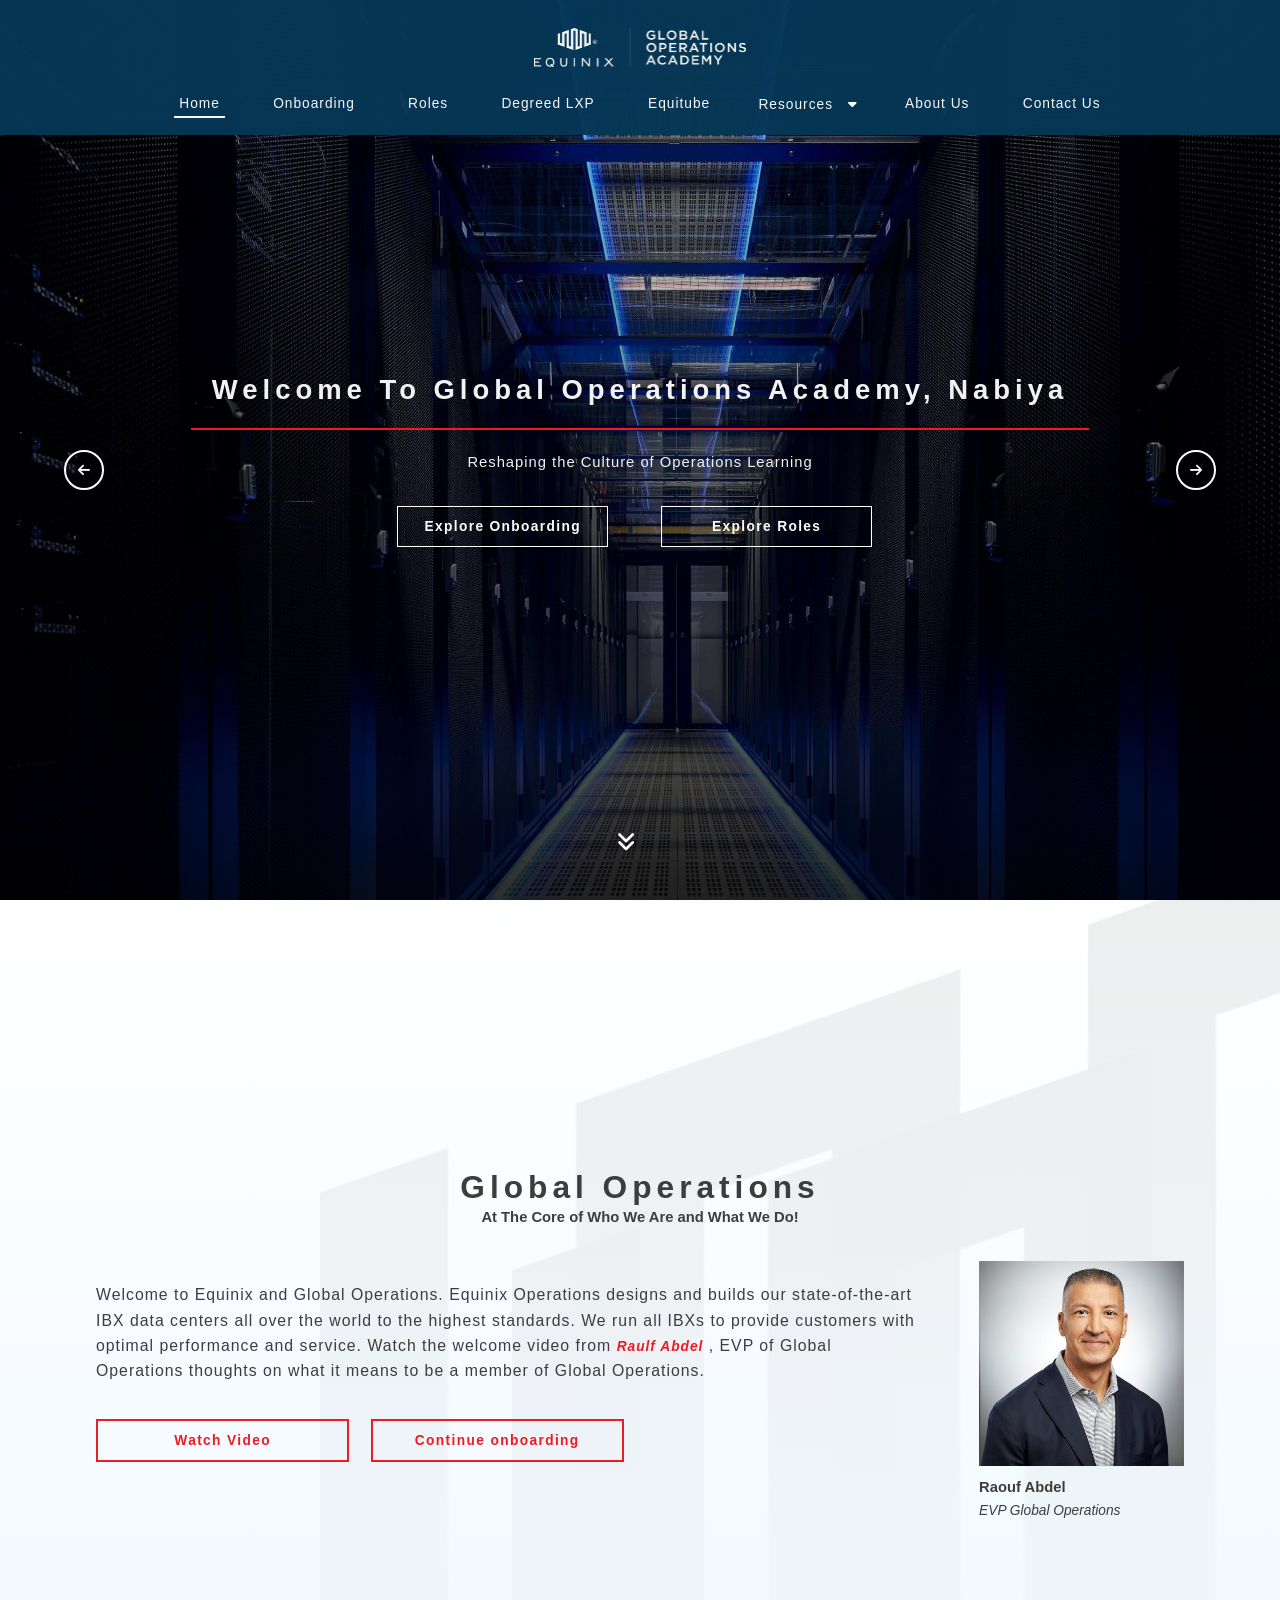
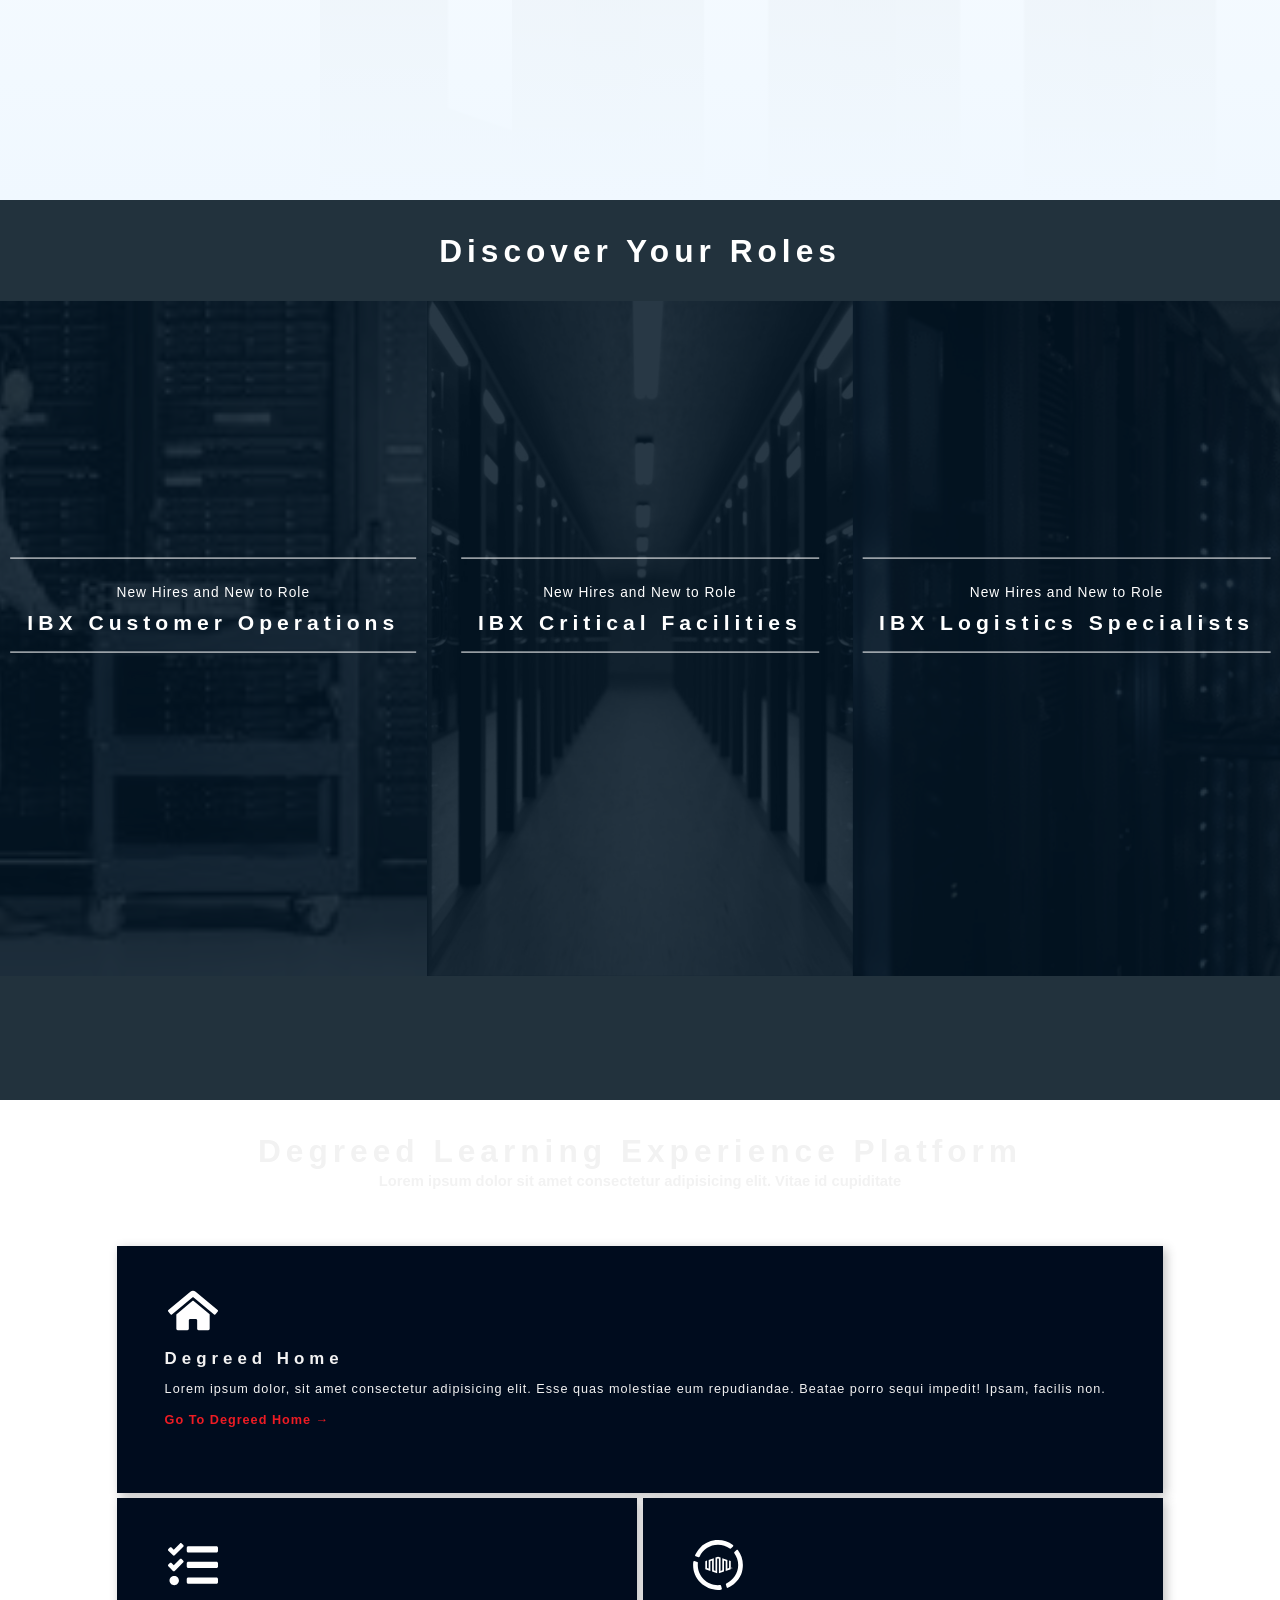
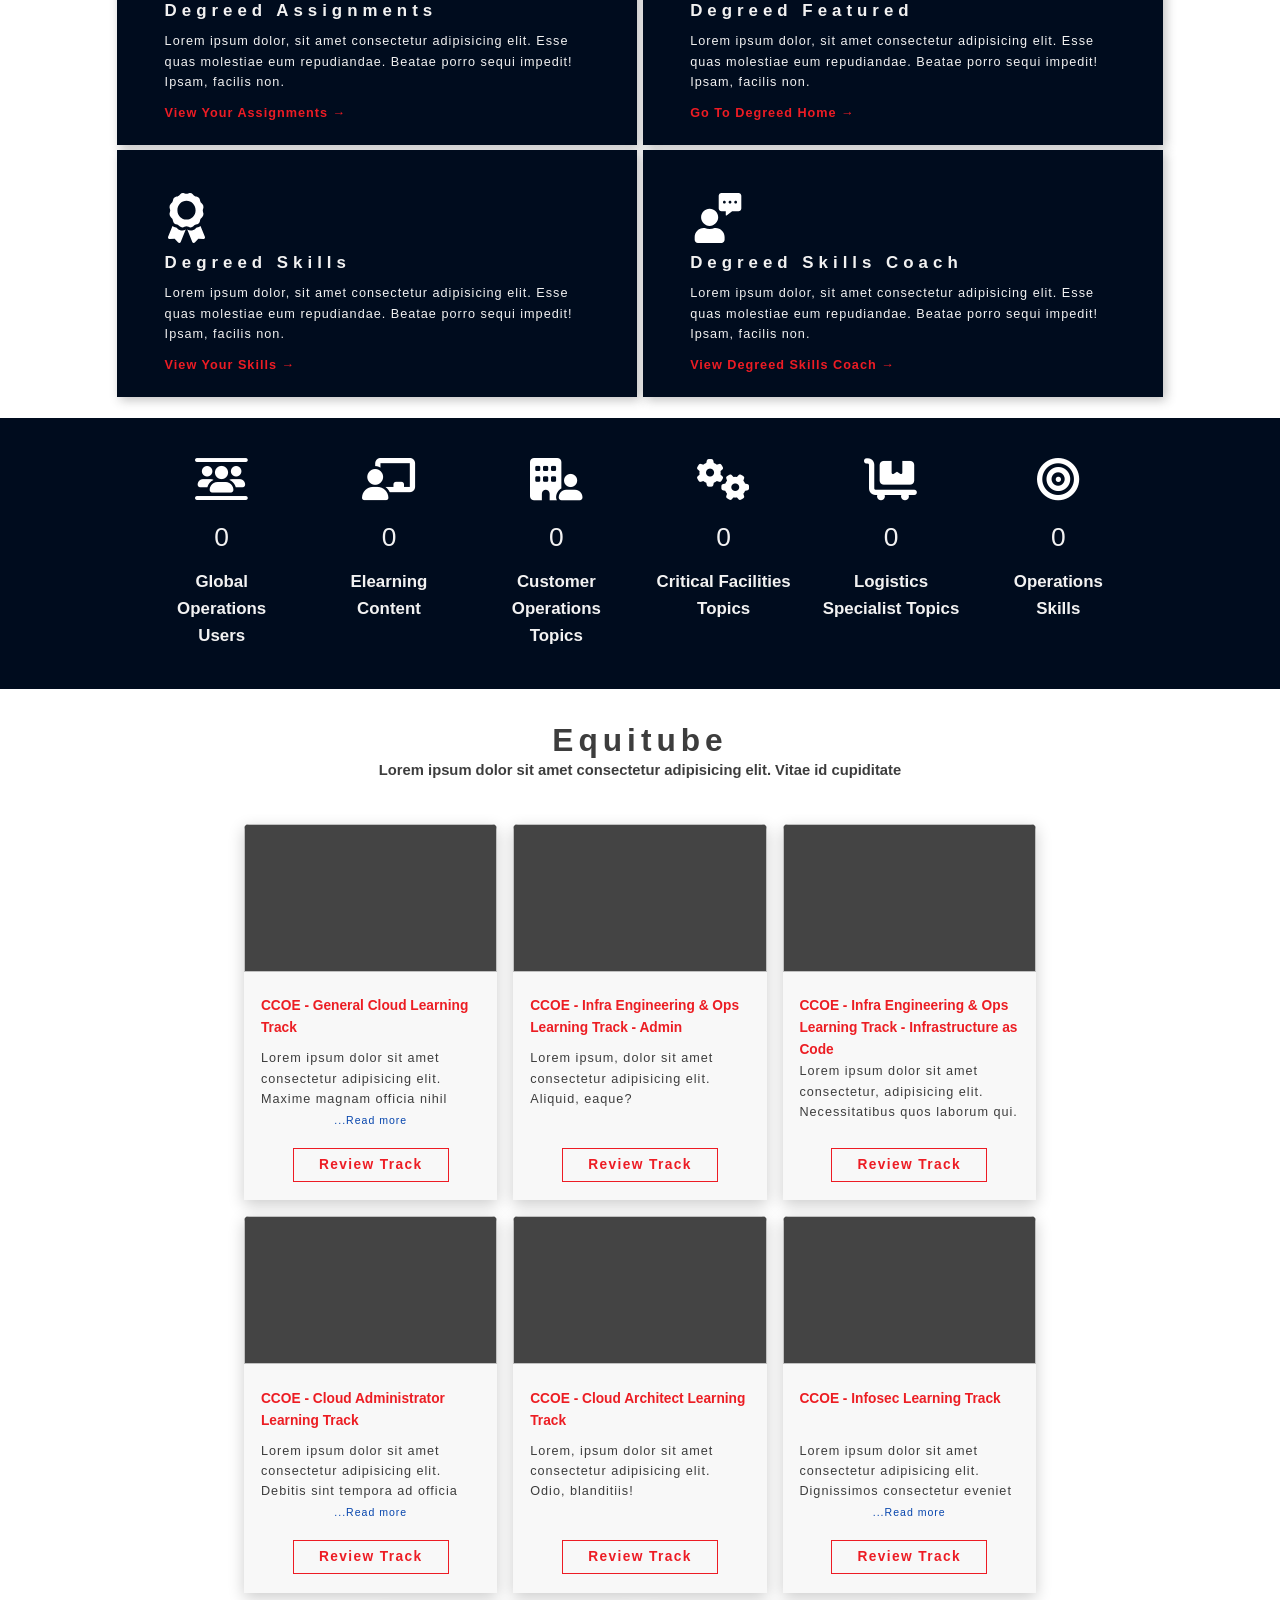
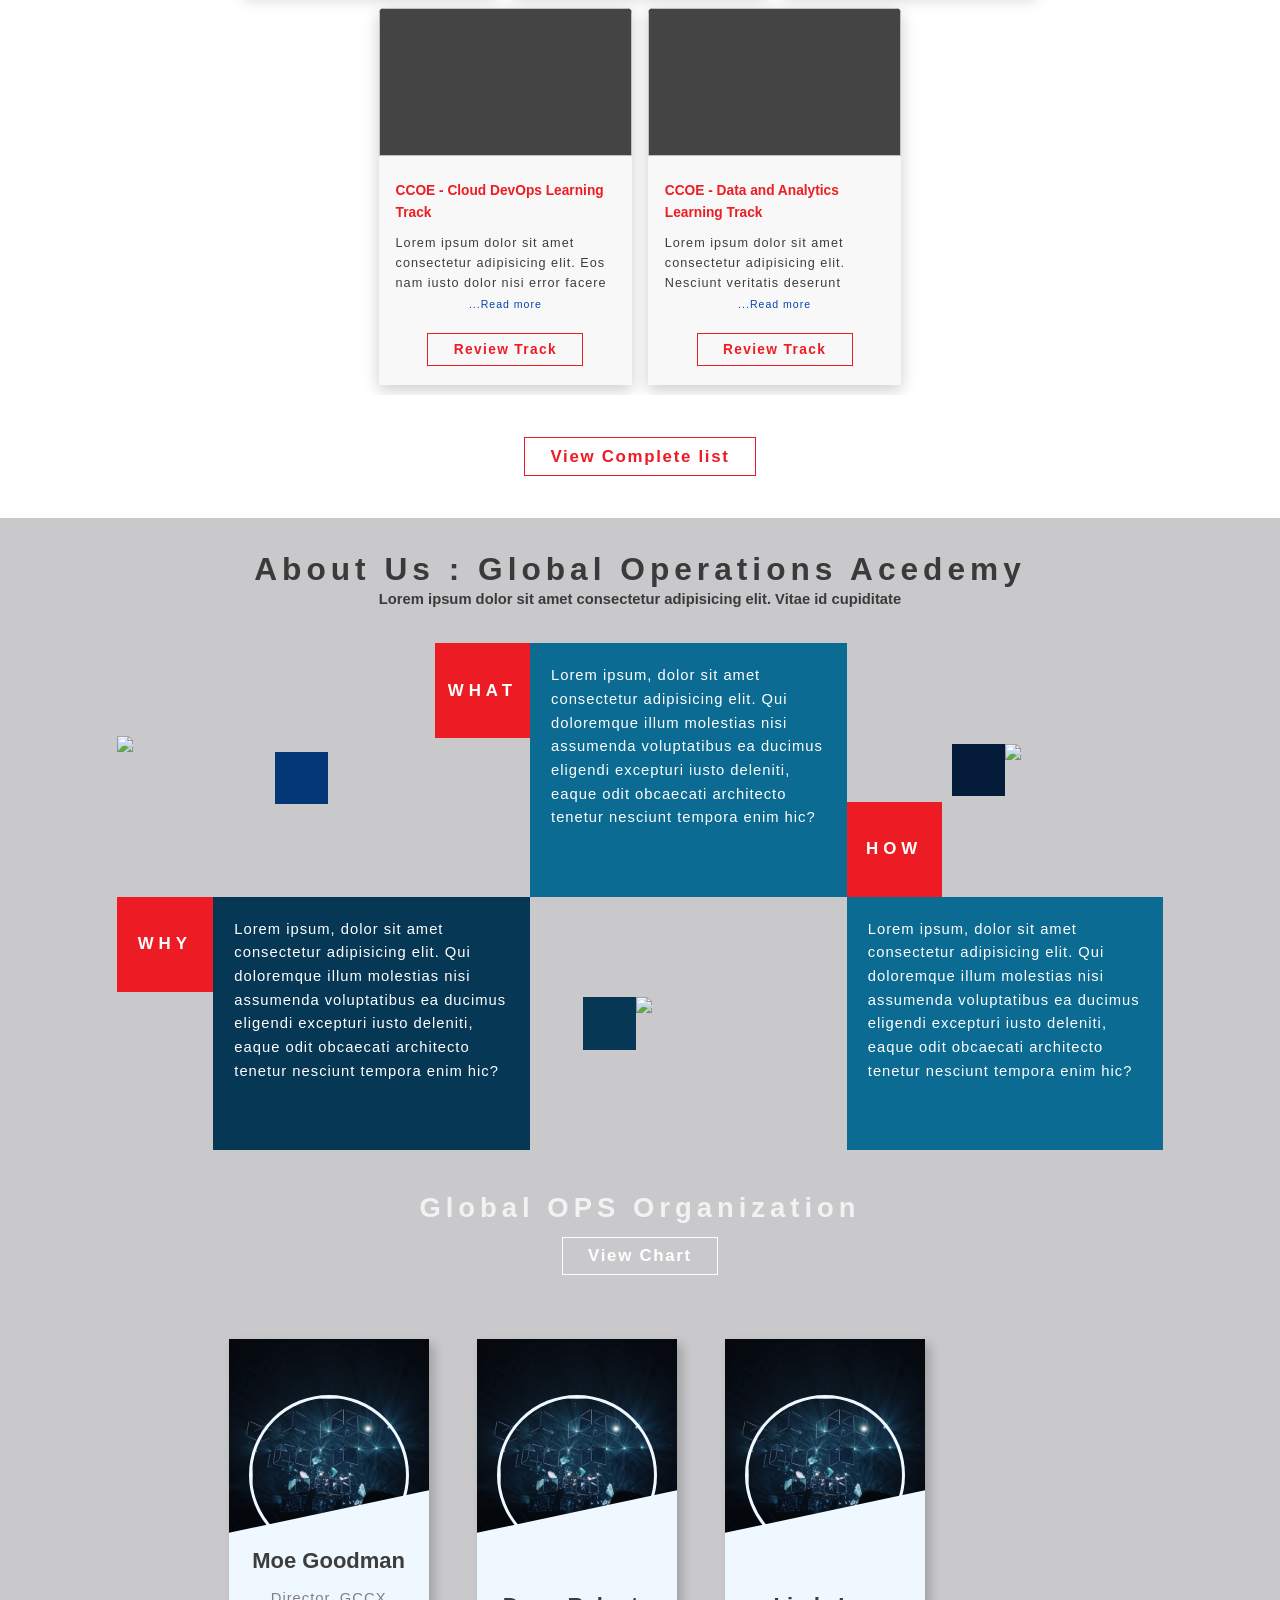
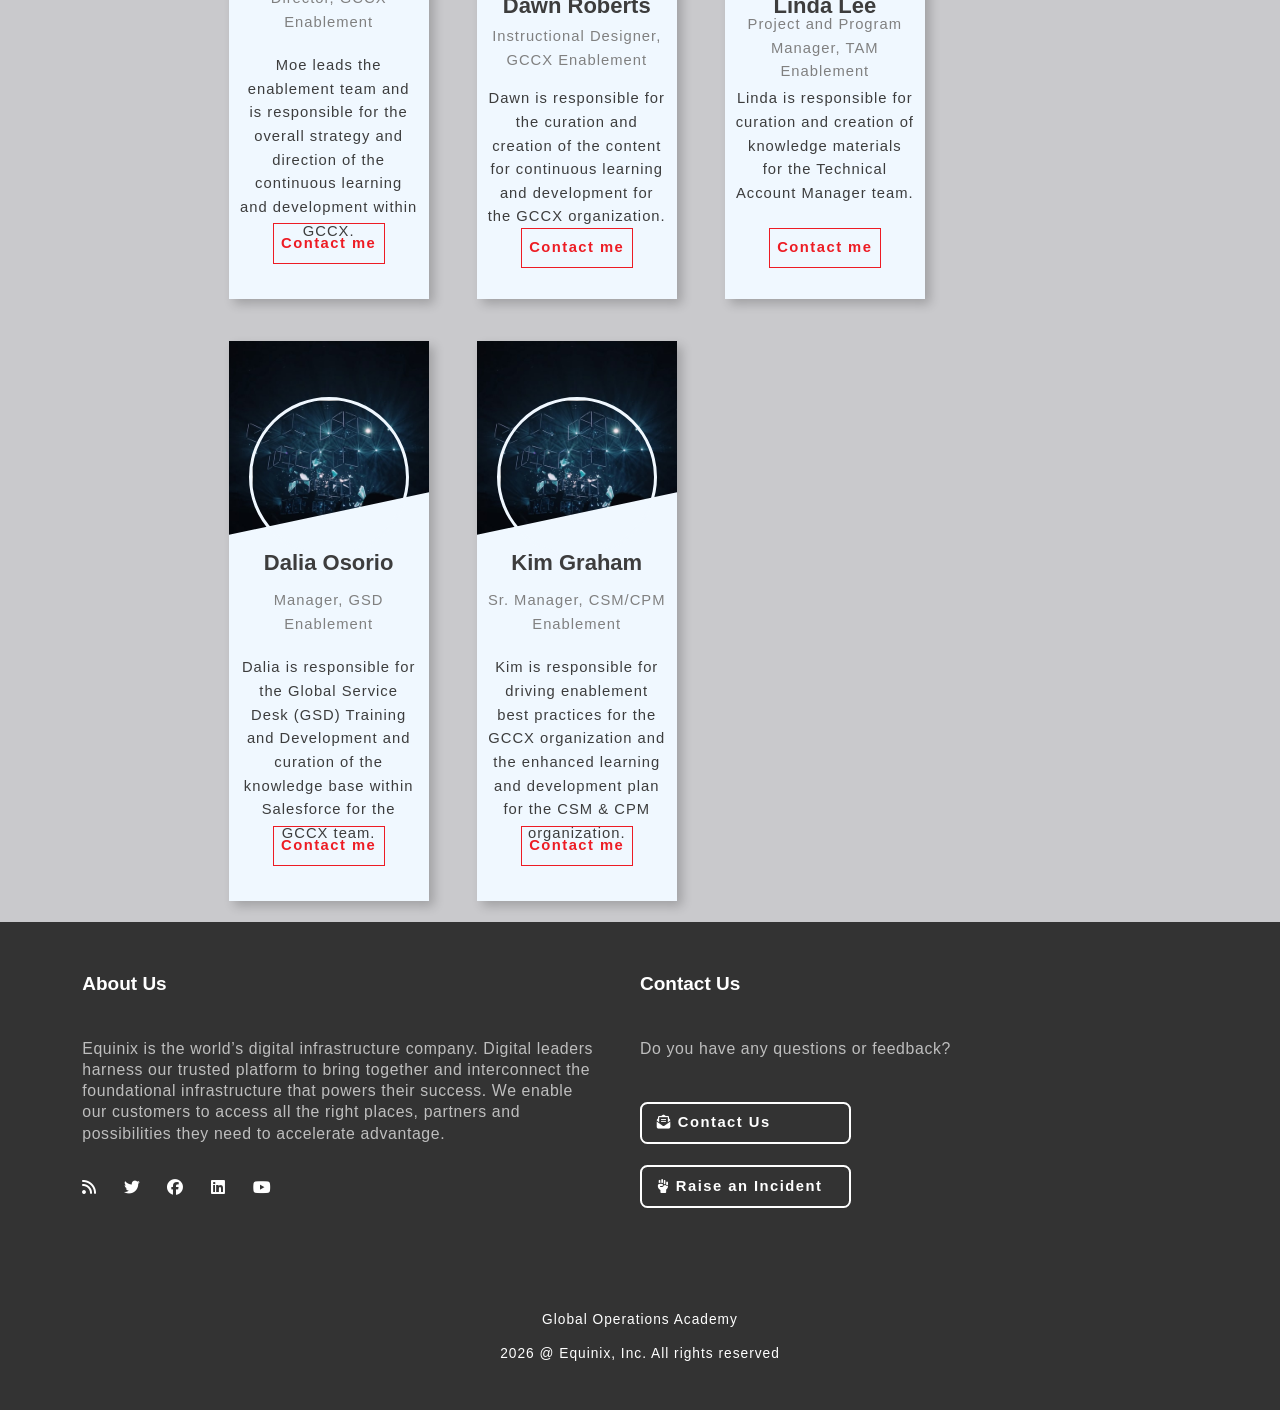
==== commit b5ea3c9c: "more changes" ====
--- a/index.html
+++ b/index.html
@@ -34,8 +34,8 @@
             </div>
             <ul class="nav no-search">
                 <li class="nav-item"><a href="#home">Home</a></li>
-                <li class="nav-item"><a href="#onboarding">Onboarding</a></li>
-                <li class="nav-item"><a href="#roles">Roles</a></li>
+                <li class="nav-item"><a onclick="goToCourse('onboard-cont',this)"">Onboarding</a></li>
+                <li class=" nav-item"><a href="#roles">Roles</a></li>
                 <li class="nav-item"><a href="#new-degreed">Degreed LXP</a></li>
                 <li class="nav-item"><a href="#equitube">Equitube</a></li>
                 <li class="dropdown nav-item">
@@ -634,817 +634,846 @@
 
     <!-- Customer operations section(abbr used for section specific uses co-*/*-co). Hidden by default -->
     <section class="ibx-co hidden-section" id="ibx-co">
-        <div class="section-header text-center py-2 b-5">
-            <h1 class="lg">IBX Customer Operations</h1>
-            <h6 class="sm">Lorem ipsum dolor sit amet consectetur adipisicing elit. Vitae id cupiditate</h6>
-
-            <a class="modal cta" onclick="video_open(event)">View Schedule &rarr;</a>
-
-            <div id="light">
-                <a class="boxclose" id="boxclose" onclick="video_close();"></a>
-                <video id="onboardingVideo" width="100%" controls>
-                    <source src="https://bit.ly/2VROazb" type="video/mp4">
-                    <!--Browser does not support <video> tag -->
-                </video>
-            </div>
-            <div id="fade" onclick="video_close();"></div>
-
+        <div class="section-header text-center py-2 b-4">
+            <h1 class="lg b-4">IBX Customer Operations</h1>
+            <h6 class="xs b-2">Lorem ipsum dolor sit amet consectetur adipisicing elit. Vitae id cupiditate
+            </h6>
+            <div class="cta modal-button">
+                <a href="javascript:void(0)">View Schedule &rarr;</a>
+            </div>
+            <div class="modal">
+                <!-- Modal content -->
+                <div class="modal-content">
+                    <div class="modal-header">
+                        <span class="close">&times;</span>
+                        <h2>Modal Header</h2>
+                    </div>
+                    <div class="modal-body">
+                        <p>Some text in the Modal Body</p>
+                        <p>Some other text...</p>
+                    </div>
+                    <div class="modal-footer">
+                        <h3>Modal Footer</h3>
+                    </div>
+                </div>
+            </div>
             <div class="cta">
-                <a target="_blank" href="">Download Schedule &rarr;</a>
+                <a href="javascript:void(0)" download>Download Schedule &rarr;</a>
             </div>
         </div>
-
 
         <div class="tab-container">
             <div class="tablinks-container">
-                <div class="tablinks-container">
-                    <button class="tablink xs b-2 beginner defaultOpen" data-target-container="co-beginner">
-                        Customer Operations Beginner
-                    </button>
-                    <button class="tablink xs b-2 intermediate " data-target-container="co-intermediate">
-                        Customer Operations Intermediate
-                    </button>
-                    <button class="tablink xs b-2 advanced" data-target-container="co-advanced">
-                        Customer Operations Advanced
-                    </button>
-                    <div id="co-beginner" class="tabcontent">
-                        <div class="progress-wrapper">
-                            <div class="progress-bar-container scroll-pane" id="scroll-pane">
-                                <div id="line">
-                                    <div id="line-progress"></div>
-                                </div>
-                                <ul>
-                                    <li class="step step1 sm co-beginner active current">
-                                        <div class="step-inner">
-                                            IBX Familiarization
-                                        </div>
-                                    </li>
-                                    <li class="step step2 sm co-beginner">
-                                        <div class="step-inner">
-                                            GNSP
-                                        </div>
-                                    </li>
-                                    <li class="step step3 sm co-beginner">
-                                        <div class="step-inner">
-                                            Equinix Products Fundamentals
-                                        </div>
-                                    </li>
-                                    <li class="step step4 sm co-beginner">
-                                        <div class="step-inner">
-                                            Safety Fundamentals
-                                        </div>
-                                    </li>
-                                    <li class="step step5 sm co-beginner">
-                                        <div class="step-inner">
-                                            IBX Security Fundamentals
-                                        </div>
-                                    </li>
-                                    <li class="step step6 sm co-beginner">
-                                        <div class="step-inner">
-                                            Smart Hands Fundamentals
-
-                                        </div>
-                                    </li>
-                                    <li class="step step7 sm co-beginner">
-                                        <div class="step-inner">
-                                            Introduction to Networking Foundations
-                                        </div>
-                                    </li>
-                                    <li class="step step8 sm co-beginner">
-                                        <div class="step-inner">
-                                            Inbound & Outbound Shipment Fundamentals
-                                        </div>
-                                    </li>
-                                    <li class="step step9 sm co-beginner">
-                                        <div class="step-inner">
-                                            IBX Application Systems (Jarvis, Airflow Management)
-                                        </div>
-                                    </li>
-                                    <li class="step step10 sm co-beginner">
-                                        <div class="step-inner">
-                                            Cross Connect Fundamentals
-                                        </div>
-                                    </li>
-                                    <li class="step step6 sm co-beginner">
-                                        <div class="step-inner">
-                                            Smart Hands Fundamentals
-
-                                        </div>
-                                    </li>
-                                    <li class="step step7 sm co-beginner">
-                                        <div class="step-inner">
-                                            Introduction to Networking Foundations
-                                        </div>
-                                    </li>
-                                    <li class="step step8 sm co-beginner">
-                                        <div class="step-inner">
-                                            Inbound & Outbound Shipment Fundamentals
-                                        </div>
-                                    </li>
-                                    <li class="step step9 sm co-beginner">
-                                        <div class="step-inner">
-                                            IBX Application Systems (Jarvis, Airflow Management)
-                                        </div>
-                                    </li>
-                                    <li class="step step10 sm co-beginner">
-                                        <div class="step-inner">
-                                            Cross Connect Fundamentals
-                                        </div>
-                                    </li>
-                                </ul>
-
-                            </div>
-                            <button class="slideBack" id="slideBack" type="button">Prev</button>
-                            <button class="slideForward" id="slideForward" type="button">Next</button>
-                            <div class="progress-content">
-                                <div class="section-content week1 active">
-                                    <div class="course-card">
-                                        <div class="image-data">
-                                            <div class="bg-img">
-                                            </div>
-                                            <div class="img-details">
-                                                <h4 class="b-2 img-title">1 - Pathway: IBX Familiarization
-                                                </h4>
-                                            </div>
-                                        </div>
-                                        <div class="course-data">
-                                            <div class="course">
-                                                <h4 class="course-title b-3">Topics covered in this section are:</h4>
-                                                <ul class='course-detail px-3'>
-                                                    <li>Learn infographic top 10 teams that interact w/IBX</li>
-                                                    <li>Campus/IBX orientation checklists</li>
-                                                    <li>Operations Knowledge Base (OKB) tour</li>
-                                                </ul>
-                                                <div class="cta">
-                                                    <a target="_blank" href="">Register
-                                                        here &rarr;</a>
-                                                </div>
-                                            </div>
-                                        </div>
-                                    </div>
-                                </div>
-                                <div class="section-content week2">
-                                    <div class="course-card">
-                                        <div class="image-data">
-                                            <div class="bg-img">
-                                            </div>
-                                            <div class="img-details">
-                                                <h4 class="b-2 img-title">2 - Pathway: Global Notification Subscription
-                                                    Portal (GNSP)
-                                                </h4>
-                                            </div>
-                                        </div>
-                                        <div class="course-data">
-                                            <div class="course">
-                                                <h4 class="course-title b-3">Topics covered in this section are:</h4>
-                                                <ul class='course-detail px-3'>
-                                                    <li>Familiarize with Global Notification Subscription Portal Basics-
-                                                        subscribing, unsubscribing, running and viewing subscription
-                                                        reports
-                                                    </li>
-
-                                                </ul>
-                                                <div class="cta">
-                                                    <a target="_blank" href="">Register
-                                                        here &rarr;</a>
-                                                </div>
-                                            </div>
-                                        </div>
-                                    </div>
-                                </div>
-                                <div class="section-content week3">
-                                    <div class="course-card my-1">
-                                        <div class="image-data">
-                                            <div class="bg-img">
-                                            </div>
-                                            <div class="img-details">
-                                                <h4 class="b-2 img-title">3-Pathway: Equinix Products Fundamentals
-                                                </h4>
-                                            </div>
-                                        </div>
-                                        <div class="course-data">
-                                            <div class="course">
-                                                <h4 class="course-title b-3">Topics covered in this section are:</h4>
-                                                <ul class='course-detail px-3'>
-                                                    <li>Watch Colocation fundamentals</li>
-                                                    <li>tour the product portfolio Hub site</li>
-                                                    <li>Product & Services </li>
-                                                    <li>glossary & documentation </li>
-
-                                                </ul>
-                                                <div class="cta">
-                                                    <a target="_blank" href="">Register
-                                                        here &rarr;</a>
-                                                </div>
-                                            </div>
-                                        </div>
-                                    </div>
-                                </div>
-                                <div class="section-content week4">
-                                    <div class="course-card my-1">
-                                        <div class="image-data">
-                                            <div class="bg-img">
-                                            </div>
-                                            <div class="img-details">
-                                                <h4 class="b-2 img-title">4-Pathway: Safety Fundamentals
-                                                </h4>
-                                            </div>
-                                        </div>
-                                        <div class="course-data">
-                                            <div class="course">
-                                                <h4 class="course-title b-2">Topics covered in this section are:</h4>
-                                                <ul class='course-detail px-3'>
-                                                    <li>Watch keeping safe Inside the Collocation- ladder safety</li>
-                                                    <li>hearing conservation</li>
-                                                    <li>fall prevention</li>
-                                                    <li>electrical</li>
-                                                    <li>Laser & back safety & injury prevention</li>
-                                                </ul>
-                                                <div class="cta">
-                                                    <a target="_blank" href="">Register
-                                                        here &rarr;</a>
-                                                </div>
-                                            </div>
-                                        </div>
-                                    </div>
-                                </div>
-                                <div class="section-content week5">
-                                    <div class="course-card my-1">
-                                        <div class="image-data">
-                                            <div class="bg-img">
-                                            </div>
-                                            <div class="img-details">
-                                                <h4 class="b-2 img-title">5-Pathway: IBX Security Fundamentals
-                                                </h4>
-                                            </div>
-                                        </div>
-                                        <div class="course-data">
-                                            <div class="course">
-                                                <h4 class="course-title b-2">Topics covered in this section are:</h4>
-                                                <ul class='course-detail px-3'>
-                                                    <li>Get introduced to IBX safety& security</li>
-                                                    <li>IBX general policies</li>
-                                                    <li>Customer access policy</li>
-                                                    <li>Customer space restrictions policy</li>
-                                                    <li>General Data Protection Regulation (GDPR) and procedure</li>
-                                                    <li>Cage restrictions - standard and custom signage</li>
-                                                </ul>
-                                                <div class="cta">
-                                                    <a target="_blank" href="">Register
-                                                        here &rarr;</a>
-                                                </div>
-                                            </div>
-                                        </div>
-                                    </div>
-                                </div>
-                                <div class="section-content week6">
-                                    <div class="course-card my-1">
-                                        <div class="image-data">
-                                            <div class="bg-img">
-                                            </div>
-                                            <div class="img-details">
-                                                <h4 class="b-2 img-title">6- Pathway: Smart Hands Fundamentals
-                                                </h4>
-                                            </div>
-                                        </div>
-                                        <div class="course-data">
-                                            <div class="course">
-                                                <h4 class="course-title b-2">Topics covered in this section are:</h4>
-                                                <ul class='course-detail px-3'>
-                                                    <li>Introduction to Smart Hands tickets</li>
-                                                    <li>cheat sheet</li>
-                                                    <li>product readiness spotlight</li>
-                                                    <li>Smart Hands activity policy</li>
-                                                    <li>FAQ’s</li>
-                                                    <li>Introduction to installs</li>
-                                                    <li>Install patch cable</li>
-                                                    <li>introduction to removal activities</li>
-                                                    <li>Install customer equipment</li>
-                                                    <li>audit</li>
-                                                    <li>locate customer equipment</li>
-                                                    <li>On the job training guide</li>
-                                                    <li>Excel essentials training</li>
-                                                </ul>
-                                                <div class="cta">
-                                                    <a target="_blank" href="">Register
-                                                        here &rarr;</a>
-                                                </div>
-                                            </div>
-                                        </div>
-                                    </div>
-                                </div>
-                                <div class="section-content week7">
-                                    <div class="course-card my-1">
-                                        <div class="image-data">
-                                            <div class="bg-img">
-                                            </div>
-                                            <div class="img-details">
-                                                <h4 class="b-2 img-title">7-Pathway: Introduction to Networking
-                                                    Foundations
-                                                </h4>
-                                            </div>
-                                        </div>
-                                        <div class="course-data">
-                                            <div class="course">
-                                                <h4 class="course-title b-2">Topics covered in this section are:</h4>
-                                                <ul class='course-detail px-3'>
-                                                    <li>Get introduction to Networking basics</li>
-                                                    <li>IP addressing, Network media (LANs), (WANs), servers, protocols
-                                                        and CLI tools</li>
-                                                </ul>
-                                                <div class="cta">
-                                                    <a target="_blank" href="">Register
-                                                        here &rarr;</a>
-                                                </div>
-                                            </div>
-                                        </div>
-                                    </div>
-                                </div>
-                                <div class="section-content week8">
-                                    <div class="course-card my-1">
-                                        <div class="image-data">
-                                            <div class="bg-img">
-                                            </div>
-                                            <div class="img-details">
-                                                <h4 class="b-2 img-title">Pathway: Inbound & Outbound Shipment
-                                                    Fundamentals
-                                                </h4>
-                                            </div>
-                                        </div>
-                                        <div class="course-data">
-                                            <div class="course">
-                                                <h4 class="course-title b-2">Topics covered in this section are:</h4>
-                                                <ul class='course-detail px-3'>
-                                                    <li>Learn to handle unannounced and rejected shipments</li>
-                                                    <li>receiving inbound shipment</li>
-                                                    <li>sending outbound shipment</li>
-                                                    <li>outbound shipment policy</li>
-                                                    <li>suspicious packages</li>
-                                                    <li>Spotlight IOS devise</li>
-                                                    <li>how to use the
-                                                        shipment Spotlight app - inbound shipment</li>
-                                                    <li>how to use the shipment
-                                                        Spotlight app - deliver to cage/customer</li>
-                                                    <li>how to use the shipment
-                                                        Spotlight app - outbound shipments</li>
-
-                                                </ul>
-                                                <div class="cta">
-                                                    <a target="_blank" href="">Register
-                                                        here &rarr;</a>
-                                                </div>
-                                            </div>
-                                        </div>
-                                    </div>
-                                </div>
-                                <div class="section-content week9">
-                                    <div class="course-card my-1">
-                                        <div class="image-data">
-                                            <div class="bg-img">
-                                            </div>
-                                            <div class="img-details">
-                                                <h4 class="b-2 img-title">9-Pathway: IBX Application Systems (Jarvis,
-                                                    Airflow Management)
-                                                </h4>
-                                            </div>
-                                        </div>
-                                        <div class="course-data">
-                                            <div class="course">
-                                                <h4 class="course-title b-2">Topics covered in this section are:</h4>
-                                                <ul class='course-detail px-3'>
-                                                    <li>Familiarize with Jarvis dashboard</li>
-                                                    <li>DART mobile</li>
-                                                    <li>Intro to IBX airflow management, airtight - application</li>
-
-                                                </ul>
-                                                <div class="cta">
-                                                    <a target="_blank" href="">Register
-                                                        here &rarr;</a>
-                                                </div>
-                                            </div>
-                                        </div>
-                                    </div>
-                                </div>
-                                <div class="section-content week10">
-                                    <div class="course-card my-1">
-                                        <div class="image-data">
-                                            <div class="bg-img">
-                                            </div>
-                                            <div class="img-details">
-                                                <h4 class="b-2 img-title">10-Pathway: Cross Connect Fundamentals
-                                                </h4>
-                                            </div>
-                                        </div>
-                                        <div class="course-data">
-                                            <div class="course">
-                                                <h4 class="course-title b-2">Topics covered in this section are:</h4>
-                                                <ul class='course-detail px-3'>
-                                                    <li>Learn copper cable & fiber optics theory and applications</li>
-                                                    <li>manufacturing copper cable connectors</li>
-                                                    <li>troubleshooting copper cable installation</li>
-                                                    <li>media converters</li>
-
-                                                </ul>
-                                                <div class="cta">
-                                                    <a target="_blank" href="">Register
-                                                        here &rarr;</a>
-                                                </div>
-                                            </div>
-                                        </div>
-                                    </div>
-                                </div>
-                            </div>
+                <button class="tablink xs b-2 beginner defaultOpen" data-target-container="co-beginner">
+                    Customer Operations Beginner
+                </button>
+                <button class="tablink xs b-2 intermediate " data-target-container="co-intermediate">
+                    Customer Operations Intermediate
+                </button>
+                <button class="tablink xs b-2 advanced" data-target-container="co-advanced">
+                    Customer Operations Advanced
+                </button>
+                <div id="co-beginner" class="tabcontent">
+                    <div class="progress-wrapper">
+                        <div class="progress-bar-container scroll-pane" id="scroll-pane">
+                            <div id="line">
+                                <div id="line-progress"></div>
+                            </div>
+                            <ul>
+                                <li class="step step1 sm co-beginner active current">
+                                    <div class="step-inner">
+                                        IBX Familiarization
+                                    </div>
+                                </li>
+                                <li class="step step2 sm co-beginner">
+                                    <div class="step-inner">
+                                        GNSP
+                                    </div>
+                                </li>
+                                <li class="step step3 sm co-beginner">
+                                    <div class="step-inner">
+                                        Equinix Products Fundamentals
+                                    </div>
+                                </li>
+                                <li class="step step4 sm co-beginner">
+                                    <div class="step-inner">
+                                        Safety Fundamentals
+                                    </div>
+                                </li>
+                                <li class="step step5 sm co-beginner">
+                                    <div class="step-inner">
+                                        IBX Security Fundamentals
+                                    </div>
+                                </li>
+                                <li class="step step6 sm co-beginner">
+                                    <div class="step-inner">
+                                        Smart Hands Fundamentals
+
+                                    </div>
+                                </li>
+                                <li class="step step7 sm co-beginner">
+                                    <div class="step-inner">
+                                        Introduction to Networking Foundations
+                                    </div>
+                                </li>
+                                <li class="step step8 sm co-beginner">
+                                    <div class="step-inner">
+                                        Inbound & Outbound Shipment Fundamentals
+                                    </div>
+                                </li>
+                                <li class="step step9 sm co-beginner">
+                                    <div class="step-inner">
+                                        IBX Application Systems (Jarvis, Airflow Management)
+                                    </div>
+                                </li>
+                                <li class="step step10 sm co-beginner">
+                                    <div class="step-inner">
+                                        Cross Connect Fundamentals
+                                    </div>
+                                </li>
+                                <li class="step step6 sm co-beginner">
+                                    <div class="step-inner">
+                                        Smart Hands Fundamentals
+
+                                    </div>
+                                </li>
+                                <li class="step step7 sm co-beginner">
+                                    <div class="step-inner">
+                                        Introduction to Networking Foundations
+                                    </div>
+                                </li>
+                                <li class="step step8 sm co-beginner">
+                                    <div class="step-inner">
+                                        Inbound & Outbound Shipment Fundamentals
+                                    </div>
+                                </li>
+                                <li class="step step9 sm co-beginner">
+                                    <div class="step-inner">
+                                        IBX Application Systems (Jarvis, Airflow Management)
+                                    </div>
+                                </li>
+                                <li class="step step10 sm co-beginner">
+                                    <div class="step-inner">
+                                        Cross Connect Fundamentals
+                                    </div>
+                                </li>
+                            </ul>
+
                         </div>
-                    </div>
-                    <div id="co-intermediate" class="tabcontent">
-                        <h1>Inside Customer Operations Intermediate</h1>
-                    </div>
-                    <div id="co-advanced" class="tabcontent">
-                        <h1>Inside Customer Operations Advanced</h1>
-                    </div>
+                        <button class="slideBack" id="slideBack" type="button">Prev</button>
+                        <button class="slideForward" id="slideForward" type="button">Next</button>
+                        <div class="progress-content">
+                            <div class="section-content week1 active">
+                                <div class="course-card">
+                                    <div class="image-data">
+                                        <div class="bg-img">
+                                        </div>
+                                        <div class="img-details">
+                                            <h4 class="b-2 img-title">1 - Pathway: IBX Familiarization
+                                            </h4>
+                                        </div>
+                                    </div>
+                                    <div class="course-data">
+                                        <div class="course">
+                                            <h4 class="course-title b-3">Topics covered in this section are:</h4>
+                                            <ul class='course-detail px-3'>
+                                                <li>Learn infographic top 10 teams that interact w/IBX</li>
+                                                <li>Campus/IBX orientation checklists</li>
+                                                <li>Operations Knowledge Base (OKB) tour</li>
+                                            </ul>
+                                            <div class="cta">
+                                                <a target="_blank" href="">Register
+                                                    here &rarr;</a>
+                                            </div>
+                                        </div>
+                                    </div>
+                                </div>
+                            </div>
+                            <div class="section-content week2">
+                                <div class="course-card">
+                                    <div class="image-data">
+                                        <div class="bg-img">
+                                        </div>
+                                        <div class="img-details">
+                                            <h4 class="b-2 img-title">2 - Pathway: Global Notification Subscription
+                                                Portal (GNSP)
+                                            </h4>
+                                        </div>
+                                    </div>
+                                    <div class="course-data">
+                                        <div class="course">
+                                            <h4 class="course-title b-3">Topics covered in this section are:</h4>
+                                            <ul class='course-detail px-3'>
+                                                <li>Familiarize with Global Notification Subscription Portal Basics-
+                                                    subscribing, unsubscribing, running and viewing subscription
+                                                    reports
+                                                </li>
+
+                                            </ul>
+                                            <div class="cta">
+                                                <a target="_blank" href="">Register
+                                                    here &rarr;</a>
+                                            </div>
+                                        </div>
+                                    </div>
+                                </div>
+                            </div>
+                            <div class="section-content week3">
+                                <div class="course-card my-1">
+                                    <div class="image-data">
+                                        <div class="bg-img">
+                                        </div>
+                                        <div class="img-details">
+                                            <h4 class="b-2 img-title">3-Pathway: Equinix Products Fundamentals
+                                            </h4>
+                                        </div>
+                                    </div>
+                                    <div class="course-data">
+                                        <div class="course">
+                                            <h4 class="course-title b-3">Topics covered in this section are:</h4>
+                                            <ul class='course-detail px-3'>
+                                                <li>Watch Colocation fundamentals</li>
+                                                <li>tour the product portfolio Hub site</li>
+                                                <li>Product & Services </li>
+                                                <li>glossary & documentation </li>
+
+                                            </ul>
+                                            <div class="cta">
+                                                <a target="_blank" href="">Register
+                                                    here &rarr;</a>
+                                            </div>
+                                        </div>
+                                    </div>
+                                </div>
+                            </div>
+                            <div class="section-content week4">
+                                <div class="course-card my-1">
+                                    <div class="image-data">
+                                        <div class="bg-img">
+                                        </div>
+                                        <div class="img-details">
+                                            <h4 class="b-2 img-title">4-Pathway: Safety Fundamentals
+                                            </h4>
+                                        </div>
+                                    </div>
+                                    <div class="course-data">
+                                        <div class="course">
+                                            <h4 class="course-title b-2">Topics covered in this section are:</h4>
+                                            <ul class='course-detail px-3'>
+                                                <li>Watch keeping safe Inside the Collocation- ladder safety</li>
+                                                <li>hearing conservation</li>
+                                                <li>fall prevention</li>
+                                                <li>electrical</li>
+                                                <li>Laser & back safety & injury prevention</li>
+                                            </ul>
+                                            <div class="cta">
+                                                <a target="_blank" href="">Register
+                                                    here &rarr;</a>
+                                            </div>
+                                        </div>
+                                    </div>
+                                </div>
+                            </div>
+                            <div class="section-content week5">
+                                <div class="course-card my-1">
+                                    <div class="image-data">
+                                        <div class="bg-img">
+                                        </div>
+                                        <div class="img-details">
+                                            <h4 class="b-2 img-title">5-Pathway: IBX Security Fundamentals
+                                            </h4>
+                                        </div>
+                                    </div>
+                                    <div class="course-data">
+                                        <div class="course">
+                                            <h4 class="course-title b-2">Topics covered in this section are:</h4>
+                                            <ul class='course-detail px-3'>
+                                                <li>Get introduced to IBX safety& security</li>
+                                                <li>IBX general policies</li>
+                                                <li>Customer access policy</li>
+                                                <li>Customer space restrictions policy</li>
+                                                <li>General Data Protection Regulation (GDPR) and procedure</li>
+                                                <li>Cage restrictions - standard and custom signage</li>
+                                            </ul>
+                                            <div class="cta">
+                                                <a target="_blank" href="">Register
+                                                    here &rarr;</a>
+                                            </div>
+                                        </div>
+                                    </div>
+                                </div>
+                            </div>
+                            <div class="section-content week6">
+                                <div class="course-card my-1">
+                                    <div class="image-data">
+                                        <div class="bg-img">
+                                        </div>
+                                        <div class="img-details">
+                                            <h4 class="b-2 img-title">6- Pathway: Smart Hands Fundamentals
+                                            </h4>
+                                        </div>
+                                    </div>
+                                    <div class="course-data">
+                                        <div class="course">
+                                            <h4 class="course-title b-2">Topics covered in this section are:</h4>
+                                            <ul class='course-detail px-3'>
+                                                <li>Introduction to Smart Hands tickets</li>
+                                                <li>cheat sheet</li>
+                                                <li>product readiness spotlight</li>
+                                                <li>Smart Hands activity policy</li>
+                                                <li>FAQ’s</li>
+                                                <li>Introduction to installs</li>
+                                                <li>Install patch cable</li>
+                                                <li>introduction to removal activities</li>
+                                                <li>Install customer equipment</li>
+                                                <li>audit</li>
+                                                <li>locate customer equipment</li>
+                                                <li>On the job training guide</li>
+                                                <li>Excel essentials training</li>
+                                            </ul>
+                                            <div class="cta">
+                                                <a target="_blank" href="">Register
+                                                    here &rarr;</a>
+                                            </div>
+                                        </div>
+                                    </div>
+                                </div>
+                            </div>
+                            <div class="section-content week7">
+                                <div class="course-card my-1">
+                                    <div class="image-data">
+                                        <div class="bg-img">
+                                        </div>
+                                        <div class="img-details">
+                                            <h4 class="b-2 img-title">7-Pathway: Introduction to Networking
+                                                Foundations
+                                            </h4>
+                                        </div>
+                                    </div>
+                                    <div class="course-data">
+                                        <div class="course">
+                                            <h4 class="course-title b-2">Topics covered in this section are:</h4>
+                                            <ul class='course-detail px-3'>
+                                                <li>Get introduction to Networking basics</li>
+                                                <li>IP addressing, Network media (LANs), (WANs), servers, protocols
+                                                    and CLI tools</li>
+                                            </ul>
+                                            <div class="cta">
+                                                <a target="_blank" href="">Register
+                                                    here &rarr;</a>
+                                            </div>
+                                        </div>
+                                    </div>
+                                </div>
+                            </div>
+                            <div class="section-content week8">
+                                <div class="course-card my-1">
+                                    <div class="image-data">
+                                        <div class="bg-img">
+                                        </div>
+                                        <div class="img-details">
+                                            <h4 class="b-2 img-title">Pathway: Inbound & Outbound Shipment
+                                                Fundamentals
+                                            </h4>
+                                        </div>
+                                    </div>
+                                    <div class="course-data">
+                                        <div class="course">
+                                            <h4 class="course-title b-2">Topics covered in this section are:</h4>
+                                            <ul class='course-detail px-3'>
+                                                <li>Learn to handle unannounced and rejected shipments</li>
+                                                <li>receiving inbound shipment</li>
+                                                <li>sending outbound shipment</li>
+                                                <li>outbound shipment policy</li>
+                                                <li>suspicious packages</li>
+                                                <li>Spotlight IOS devise</li>
+                                                <li>how to use the
+                                                    shipment Spotlight app - inbound shipment</li>
+                                                <li>how to use the shipment
+                                                    Spotlight app - deliver to cage/customer</li>
+                                                <li>how to use the shipment
+                                                    Spotlight app - outbound shipments</li>
+
+                                            </ul>
+                                            <div class="cta">
+                                                <a target="_blank" href="">Register
+                                                    here &rarr;</a>
+                                            </div>
+                                        </div>
+                                    </div>
+                                </div>
+                            </div>
+                            <div class="section-content week9">
+                                <div class="course-card my-1">
+                                    <div class="image-data">
+                                        <div class="bg-img">
+                                        </div>
+                                        <div class="img-details">
+                                            <h4 class="b-2 img-title">9-Pathway: IBX Application Systems (Jarvis,
+                                                Airflow Management)
+                                            </h4>
+                                        </div>
+                                    </div>
+                                    <div class="course-data">
+                                        <div class="course">
+                                            <h4 class="course-title b-2">Topics covered in this section are:</h4>
+                                            <ul class='course-detail px-3'>
+                                                <li>Familiarize with Jarvis dashboard</li>
+                                                <li>DART mobile</li>
+                                                <li>Intro to IBX airflow management, airtight - application</li>
+
+                                            </ul>
+                                            <div class="cta">
+                                                <a target="_blank" href="">Register
+                                                    here &rarr;</a>
+                                            </div>
+                                        </div>
+                                    </div>
+                                </div>
+                            </div>
+                            <div class="section-content week10">
+                                <div class="course-card my-1">
+                                    <div class="image-data">
+                                        <div class="bg-img">
+                                        </div>
+                                        <div class="img-details">
+                                            <h4 class="b-2 img-title">10-Pathway: Cross Connect Fundamentals
+                                            </h4>
+                                        </div>
+                                    </div>
+                                    <div class="course-data">
+                                        <div class="course">
+                                            <h4 class="course-title b-2">Topics covered in this section are:</h4>
+                                            <ul class='course-detail px-3'>
+                                                <li>Learn copper cable & fiber optics theory and applications</li>
+                                                <li>manufacturing copper cable connectors</li>
+                                                <li>troubleshooting copper cable installation</li>
+                                                <li>media converters</li>
+
+                                            </ul>
+                                            <div class="cta">
+                                                <a target="_blank" href="">Register
+                                                    here &rarr;</a>
+                                            </div>
+                                        </div>
+                                    </div>
+                                </div>
+                            </div>
+                        </div>
+                    </div>
+                </div>
+                <div id="co-intermediate" class="tabcontent">
+                    <h1>Inside Customer Operations Intermediate</h1>
+                </div>
+                <div id="co-advanced" class="tabcontent">
+                    <h1>Inside Customer Operations Advanced</h1>
                 </div>
             </div>
         </div>
     </section>
     <!--Critical Facilities section(abbr used for section specific uses cf-*/*-cf). Hidden by default -->
     <section class="ibx-cf hidden-section" id="ibx-cf">
-        <h1 class="text-center lg py-2 b-4">IBX Critical Facilities</h1>
+        <div class="section-header text-center py-2 b-4">
+            <h1 class="lg b-4">IBX Customer Facilities</h1>
+            <h6 class="xs b-2">Lorem ipsum dolor sit amet consectetur adipisicing elit. Vitae id cupiditate
+            </h6>
+            <div class="cta modal-button">
+                <a href="javascript:void(0)">View Schedule &rarr;</a>
+            </div>
+            <div class="modal">
+                <!-- Modal content -->
+                <div class="modal-content">
+                    <div class="modal-header">
+                        <span class="close">&times;</span>
+                        <h2>Modal Header</h2>
+                    </div>
+                    <div class="modal-body">
+                        <p>Some text in the Modal Body</p>
+                        <p>Some other text...</p>
+                    </div>
+                    <div class="modal-footer">
+                        <h3>Modal Footer</h3>
+                    </div>
+                </div>
+            </div>
+            <div class="cta">
+                <a href="javascript:void(0)" download>Download Schedule &rarr;</a>
+            </div>
+        </div>
         <div class="tab-container">
             <div class="tablinks-container">
-                <div class="tablinks-container">
-                    <button class="tablink xs b-2 beginner defaultOpen" data-target-container="cf-beginner">
-                        Customer Operations Beginner
-                    </button>
-                    <button class="tablink xs b-2 intermediate" data-target-container="cf-intermediate">
-                        Customer Operations Intermediate
-                    </button>
-                    <button class="tablink xs b-2 advanced" data-target-container="cf-advanced">
-                        Customer Operations Advanced
-                    </button>
-                    <div id="cf-beginner" class="tabcontent">
-                        <div class="progress-wrapper">
-                            <div class="progress-bar-container scroll-pane" id="scroll-pane">
-                                <div id="line">
-                                    <div id="line-progress"></div>
-                                </div>
-                                <ul>
-                                    <li class="step step1 sm cf-beginner active current">
-                                        <div class="step-inner">
-                                            Data Center Operating Systems
-                                        </div>
-                                    </li>
-                                    <li class="step step2 sm cf-beginner">
-                                        <div class="step-inner">
-                                            Incident Management (Remedy)
-                                        </div>
-                                    </li>
-                                    <li class="step step3 sm cf-beginner">
-                                        <div class="step-inner">
-                                            Equinix Products Fundamentals
-                                        </div>
-                                    </li>
-                                    <li class="step step4 sm cf-beginner">
-                                        <div class="step-inner">
-                                            Safety Fundamentals
-                                        </div>
-                                    </li>
-                                    <li class="step step5 sm cf-beginner">
-                                        <div class="step-inner">
-                                            IBX Security Fundamentals
-                                        </div>
-                                    </li>
-                                    <li class="step step6 sm cf-beginner">
-                                        <div class="step-inner">
-                                            Capacity Management
-                                        </div>
-                                    </li>
-                                    <li class="step step7 sm cf-beginner">
-                                        <div class="step-inner">
-                                            Regulatory & Compliance
-                                        </div>
-                                    </li>
-                                    <li class="step step8 sm cf-beginner">
-                                        <div class="step-inner">
-                                            Building Maintenance & Security
-                                        </div>
-                                    </li>
-                                    <li class="step step9 sm cf-beginner">
-                                        <div class="step-inner">
-                                            Energy Efficiency
-                                        </div>
-                                    </li>
-                                    <li class="step step10 sm cf-beginner">
-                                        <div class="step-inner">
-                                            Communication & Customer Care
-                                        </div>
-                                    </li>
-                                    <li class="step step11 sm cf-beginner">
-                                        <div class="step-inner">
-                                            Electrical, Mechanical & Water Systems Response
-                                        </div>
-                                    </li>
-                                </ul>
-                            </div>
-                            <button class="slideBack" id="slideBack" type="button">Prev</button>
-                            <button class="slideForward" id="slideForward" type="button">Next</button>
-                            <div class="progress-content">
-                                <div class="section-content week1 active">
-                                    <div class="course-card">
-                                        <div class="image-data">
-                                            <div class="bg-img">
-                                            </div>
-                                            <div class="img-details">
-                                                <h4 class="b-2 img-title">1 - Pathway: Data Center Operating Systems
-
-                                                </h4>
-                                            </div>
-                                        </div>
-                                        <div class="course-data">
-                                            <div class="course">
-                                                <h4 class="course-title b-3">Topics covered in this section are:</h4>
-                                                <ul class='course-detail px-3'>
-                                                    <li>Learn infographic top 10 teams that interact w/IBX</li>
-                                                    <li>Campus/IBX orientation checklists</li>
-                                                    <li>Operations Knowledge Base (OKB) tour</li>
-                                                </ul>
-                                                <div class="cta">
-                                                    <a target="_blank" href="">Register
-                                                        here &rarr;</a>
-                                                </div>
-                                            </div>
-                                        </div>
-                                    </div>
-                                </div>
-                                <div class="section-content week2">
-                                    <div class="course-card">
-                                        <div class="image-data">
-                                            <div class="bg-img">
-                                            </div>
-                                            <div class="img-details">
-                                                <h4 class="b-2 img-title">2 - Pathway: Incident Management (Remedy)
-                                                </h4>
-                                            </div>
-                                        </div>
-                                        <div class="course-data">
-                                            <div class="course">
-                                                <h4 class="course-title b-3">Topics covered in this section are:</h4>
-                                                <ul class='course-detail px-3'>
-                                                    <li>Introduces to Global IBX Operations incident notification
-                                                        guidelines
-                                                    </li>
-                                                    <li>Remedy incident management application modules for introduction
-                                                    </li>
-                                                    <li>report first alert, update and resolve</li>
-                                                    <li>EOC job aids</li>
-                                                    <li>releases and policy training</li>
-                                                </ul>
-                                                <div class="cta">
-                                                    <a target="_blank" href="">Register
-                                                        here &rarr;</a>
-                                                </div>
-                                            </div>
-                                        </div>
-                                    </div>
-                                </div>
-                                <div class="section-content week3">
-                                    <div class="course-card my-1">
-                                        <div class="image-data">
-                                            <div class="bg-img">
-                                            </div>
-                                            <div class="img-details">
-                                                <h4 class="b-2 img-title">3 - Pathway: Equinix Products Fundamentals
-                                                </h4>
-                                            </div>
-                                        </div>
-                                        <div class="course-data">
-                                            <div class="course">
-                                                <h4 class="course-title b-3">Topics covered in this section are:</h4>
-                                                <ul class='course-detail px-3'>
-                                                    <li>Watch Colocation fundamentals</li>
-                                                    <li>tour the product portfolio Hub site</li>
-                                                    <li>Product & Services glossary & documentation
-                                                    </li>
-                                                </ul>
-                                                <div class="cta">
-                                                    <a target="_blank" href="">Register
-                                                        here &rarr;</a>
-                                                </div>
-                                            </div>
-                                        </div>
-                                    </div>
-                                </div>
-                                <div class="section-content week4">
-                                    <div class="course-card my-1">
-                                        <div class="image-data">
-                                            <div class="bg-img">
-                                            </div>
-                                            <div class="img-details">
-                                                <h4 class="b-2 img-title">4 - Pathway: IBX Security Fundamentals
-                                                </h4>
-                                            </div>
-                                        </div>
-                                        <div class="course-data">
-                                            <div class="course">
-                                                <h4 class="course-title b-2">Topics covered in this section are:</h4>
-                                                <ul class='course-detail px-3'>
-                                                    <li>Watch keeping safe Inside the Collocation- ladder safety</li>
-                                                    <li>hearing conservation</li>
-                                                    <li>fall prevention</li>
-                                                    <li>electrical</li>
-                                                    <li>Laser & back safety & injury prevention</li>
-                                                </ul>
-                                                <div class="cta">
-                                                    <a target="_blank" href="">Register
-                                                        here &rarr;</a>
-                                                </div>
-                                            </div>
-                                        </div>
-                                    </div>
-                                </div>
-                                <div class="section-content week5">
-                                    <div class="course-card my-1">
-                                        <div class="image-data">
-                                            <div class="bg-img">
-                                            </div>
-                                            <div class="img-details">
-                                                <h4 class="b-2 img-title"> 5 -Pathway: IBX Security Fundamentals
-                                                </h4>
-                                            </div>
-                                        </div>
-                                        <div class="course-data">
-                                            <div class="course">
-                                                <h4 class="course-title b-2">Topics covered in this section are:</h4>
-                                                <ul class='course-detail px-3'>
-                                                    <li>Get introduced to IBX safety& security</li>
-                                                    <li>IBX general policies</li>
-                                                    <li>Customer access policy</li>
-                                                    <li>Customer space restrictions policy</li>
-                                                    <li>General Data Protection Regulation (GDPR) and procedure</li>
-                                                    <li>Cage restrictions - standard and custom signage</li>
-                                                </ul>
-                                                <div class="cta">
-                                                    <a target="_blank" href="">Register
-                                                        here &rarr;</a>
-                                                </div>
-                                            </div>
-                                        </div>
-                                    </div>
-                                </div>
-                                <div class="section-content week6">
-                                    <div class="course-card my-1">
-                                        <div class="image-data">
-                                            <div class="bg-img">
-                                            </div>
-                                            <div class="img-details">
-                                                <h4 class="b-2 img-title">6 - Capacity Management
-                                                </h4>
-                                            </div>
-                                        </div>
-                                        <div class="course-data">
-                                            <div class="course">
-                                                <h4 class="course-title b-2">Topics covered in this section are:</h4>
-                                                <ul class='course-detail px-3'>
-                                                    <li>Details to be updated soon! Please check again later</li>
-                                                </ul>
-                                                <div class="cta">
-                                                    <a target="_blank" href="">Register
-                                                        here &rarr;</a>
-                                                </div>
-                                            </div>
-                                        </div>
-                                    </div>
-                                </div>
-                                <div class="section-content week7">
-                                    <div class="course-card my-1">
-                                        <div class="image-data">
-                                            <div class="bg-img">
-                                            </div>
-                                            <div class="img-details">
-                                                <h4 class="b-2 img-title">7 - Pathway: Regulatory & Compliance
-                                                </h4>
-                                            </div>
-                                        </div>
-                                        <div class="course-data">
-                                            <div class="course">
-                                                <h4 class="course-title b-2">Topics covered in this section are:</h4>
-                                                <ul class='course-detail px-3'>
-                                                    <li>Details to be updated soon! Please check again later</li>
-                                                </ul>
-                                                <div class="cta">
-                                                    <a target="_blank" href="">Register
-                                                        here &rarr;</a>
-                                                </div>
-                                            </div>
-                                        </div>
-                                    </div>
-                                </div>
-                                <div class="section-content week8">
-                                    <div class="course-card my-1">
-                                        <div class="image-data">
-                                            <div class="bg-img">
-                                            </div>
-                                            <div class="img-details">
-                                                <h4 class="b-2 img-title">8 - Pathway: Building Maintenance & Security
-                                                </h4>
-                                            </div>
-                                        </div>
-                                        <div class="course-data">
-                                            <div class="course">
-                                                <h4 class="course-title b-2">Topics covered in this section are:</h4>
-                                                <ul class='course-detail px-3'>
-                                                    <li>Details to be updated soon! Please check again later</li>
-                                                </ul>
-                                                <div class="cta">
-                                                    <a target="_blank" href="">Register
-                                                        here &rarr;</a>
-                                                </div>
-                                            </div>
-                                        </div>
-                                    </div>
-                                </div>
-                                <div class="section-content week9">
-                                    <div class="course-card my-1">
-                                        <div class="image-data">
-                                            <div class="bg-img">
-                                            </div>
-                                            <div class="img-details">
-                                                <h4 class="b-2 img-title">9 - Pathway: Energy Efficiency
-                                                </h4>
-                                            </div>
-                                        </div>
-                                        <div class="course-data">
-                                            <div class="course">
-                                                <h4 class="course-title b-2">Topics covered in this section are:</h4>
-                                                <ul class='course-detail px-3'>
-                                                    <li>Details to be updated soon! Please check again later</li>
-                                                </ul>
-                                                <div class="cta">
-                                                    <a target="_blank" href="">Register
-                                                        here &rarr;</a>
-                                                </div>
-                                            </div>
-                                        </div>
-                                    </div>
-                                </div>
-                                <div class="section-content week10">
-                                    <div class="course-card my-1">
-                                        <div class="image-data">
-                                            <div class="bg-img">
-                                            </div>
-                                            <div class="img-details">
-                                                <h4 class="b-2 img-title">10 - Pathway: Communication & Customer Care
-                                                </h4>
-                                            </div>
-                                        </div>
-                                        <div class="course-data">
-                                            <div class="course">
-                                                <h4 class="course-title b-2">Topics covered in this section are:</h4>
-                                                <ul class='course-detail px-3'>
-                                                    <li>Learn the concepts of Customer Care and Communication</li>
-                                                    <li>how to effectively Communicate</li>
-                                                </ul>
-                                                <div class="cta">
-                                                    <a target="_blank" href="">Register
-                                                        here &rarr;</a>
-                                                </div>
-                                            </div>
-                                        </div>
-                                    </div>
-                                </div>
-                                <div class="section-content week11">
-                                    <div class="course-card my-1">
-                                        <div class="image-data">
-                                            <div class="bg-img">
-                                            </div>
-                                            <div class="img-details">
-                                                <h4 class="b-2 img-title">10 - Pathway: Fire , Electrical, Mechanical &
-                                                    Water Systems Response
-                                                </h4>
-                                            </div>
-                                        </div>
-                                        <div class="course-data">
-                                            <div class="course">
-                                                <h4 class="course-title b-2">Topics covered in this section are:</h4>
-                                                <ul class='course-detail px-3'>
-                                                    <li>Details to be updated soon! Please check again later</li>
-                                                </ul>
-                                                <div class="cta">
-                                                    <a target="_blank" href="">Register
-                                                        here &rarr;</a>
-                                                </div>
-                                            </div>
-                                        </div>
-                                    </div>
-                                </div>
-                            </div>
+                <button class="tablink xs b-2 beginner defaultOpen" data-target-container="cf-beginner">
+                    Customer Operations Beginner
+                </button>
+                <button class="tablink xs b-2 intermediate" data-target-container="cf-intermediate">
+                    Customer Operations Intermediate
+                </button>
+                <button class="tablink xs b-2 advanced" data-target-container="cf-advanced">
+                    Customer Operations Advanced
+                </button>
+                <div id="cf-beginner" class="tabcontent">
+                    <div class="progress-wrapper">
+                        <div class="progress-bar-container scroll-pane" id="scroll-pane">
+                            <div id="line">
+                                <div id="line-progress"></div>
+                            </div>
+                            <ul>
+                                <li class="step step1 sm cf-beginner active current">
+                                    <div class="step-inner">
+                                        Data Center Operating Systems
+                                    </div>
+                                </li>
+                                <li class="step step2 sm cf-beginner">
+                                    <div class="step-inner">
+                                        Incident Management (Remedy)
+                                    </div>
+                                </li>
+                                <li class="step step3 sm cf-beginner">
+                                    <div class="step-inner">
+                                        Equinix Products Fundamentals
+                                    </div>
+                                </li>
+                                <li class="step step4 sm cf-beginner">
+                                    <div class="step-inner">
+                                        Safety Fundamentals
+                                    </div>
+                                </li>
+                                <li class="step step5 sm cf-beginner">
+                                    <div class="step-inner">
+                                        IBX Security Fundamentals
+                                    </div>
+                                </li>
+                                <li class="step step6 sm cf-beginner">
+                                    <div class="step-inner">
+                                        Capacity Management
+                                    </div>
+                                </li>
+                                <li class="step step7 sm cf-beginner">
+                                    <div class="step-inner">
+                                        Regulatory & Compliance
+                                    </div>
+                                </li>
+                                <li class="step step8 sm cf-beginner">
+                                    <div class="step-inner">
+                                        Building Maintenance & Security
+                                    </div>
+                                </li>
+                                <li class="step step9 sm cf-beginner">
+                                    <div class="step-inner">
+                                        Energy Efficiency
+                                    </div>
+                                </li>
+                                <li class="step step10 sm cf-beginner">
+                                    <div class="step-inner">
+                                        Communication & Customer Care
+                                    </div>
+                                </li>
+                                <li class="step step11 sm cf-beginner">
+                                    <div class="step-inner">
+                                        Electrical, Mechanical & Water Systems Response
+                                    </div>
+                                </li>
+                            </ul>
                         </div>
-                    </div>
-                    <div id="cf-intermediate" class="tabcontent">
-                        <h1>Inside IBX Critical Facilities Intermediate</h1>
-                    </div>
-                    <div id="cf-advanced" class="tabcontent">
-                        <h1>Inside IBX Critical Facilities Advanced</h1>
-                    </div>
+                        <button class="slideBack" id="slideBack" type="button">Prev</button>
+                        <button class="slideForward" id="slideForward" type="button">Next</button>
+                        <div class="progress-content">
+                            <div class="section-content week1 active">
+                                <div class="course-card">
+                                    <div class="image-data">
+                                        <div class="bg-img">
+                                        </div>
+                                        <div class="img-details">
+                                            <h4 class="b-2 img-title">1 - Pathway: Data Center Operating Systems
+
+                                            </h4>
+                                        </div>
+                                    </div>
+                                    <div class="course-data">
+                                        <div class="course">
+                                            <h4 class="course-title b-3">Topics covered in this section are:</h4>
+                                            <ul class='course-detail px-3'>
+                                                <li>Learn infographic top 10 teams that interact w/IBX</li>
+                                                <li>Campus/IBX orientation checklists</li>
+                                                <li>Operations Knowledge Base (OKB) tour</li>
+                                            </ul>
+                                            <div class="cta">
+                                                <a target="_blank" href="">Register
+                                                    here &rarr;</a>
+                                            </div>
+                                        </div>
+                                    </div>
+                                </div>
+                            </div>
+                            <div class="section-content week2">
+                                <div class="course-card">
+                                    <div class="image-data">
+                                        <div class="bg-img">
+                                        </div>
+                                        <div class="img-details">
+                                            <h4 class="b-2 img-title">2 - Pathway: Incident Management (Remedy)
+                                            </h4>
+                                        </div>
+                                    </div>
+                                    <div class="course-data">
+                                        <div class="course">
+                                            <h4 class="course-title b-3">Topics covered in this section are:</h4>
+                                            <ul class='course-detail px-3'>
+                                                <li>Introduces to Global IBX Operations incident notification
+                                                    guidelines
+                                                </li>
+                                                <li>Remedy incident management application modules for introduction
+                                                </li>
+                                                <li>report first alert, update and resolve</li>
+                                                <li>EOC job aids</li>
+                                                <li>releases and policy training</li>
+                                            </ul>
+                                            <div class="cta">
+                                                <a target="_blank" href="">Register
+                                                    here &rarr;</a>
+                                            </div>
+                                        </div>
+                                    </div>
+                                </div>
+                            </div>
+                            <div class="section-content week3">
+                                <div class="course-card my-1">
+                                    <div class="image-data">
+                                        <div class="bg-img">
+                                        </div>
+                                        <div class="img-details">
+                                            <h4 class="b-2 img-title">3 - Pathway: Equinix Products Fundamentals
+                                            </h4>
+                                        </div>
+                                    </div>
+                                    <div class="course-data">
+                                        <div class="course">
+                                            <h4 class="course-title b-3">Topics covered in this section are:</h4>
+                                            <ul class='course-detail px-3'>
+                                                <li>Watch Colocation fundamentals</li>
+                                                <li>tour the product portfolio Hub site</li>
+                                                <li>Product & Services glossary & documentation
+                                                </li>
+                                            </ul>
+                                            <div class="cta">
+                                                <a target="_blank" href="">Register
+                                                    here &rarr;</a>
+                                            </div>
+                                        </div>
+                                    </div>
+                                </div>
+                            </div>
+                            <div class="section-content week4">
+                                <div class="course-card my-1">
+                                    <div class="image-data">
+                                        <div class="bg-img">
+                                        </div>
+                                        <div class="img-details">
+                                            <h4 class="b-2 img-title">4 - Pathway: IBX Security Fundamentals
+                                            </h4>
+                                        </div>
+                                    </div>
+                                    <div class="course-data">
+                                        <div class="course">
+                                            <h4 class="course-title b-2">Topics covered in this section are:</h4>
+                                            <ul class='course-detail px-3'>
+                                                <li>Watch keeping safe Inside the Collocation- ladder safety</li>
+                                                <li>hearing conservation</li>
+                                                <li>fall prevention</li>
+                                                <li>electrical</li>
+                                                <li>Laser & back safety & injury prevention</li>
+                                            </ul>
+                                            <div class="cta">
+                                                <a target="_blank" href="">Register
+                                                    here &rarr;</a>
+                                            </div>
+                                        </div>
+                                    </div>
+                                </div>
+                            </div>
+                            <div class="section-content week5">
+                                <div class="course-card my-1">
+                                    <div class="image-data">
+                                        <div class="bg-img">
+                                        </div>
+                                        <div class="img-details">
+                                            <h4 class="b-2 img-title"> 5 -Pathway: IBX Security Fundamentals
+                                            </h4>
+                                        </div>
+                                    </div>
+                                    <div class="course-data">
+                                        <div class="course">
+                                            <h4 class="course-title b-2">Topics covered in this section are:</h4>
+                                            <ul class='course-detail px-3'>
+                                                <li>Get introduced to IBX safety& security</li>
+                                                <li>IBX general policies</li>
+                                                <li>Customer access policy</li>
+                                                <li>Customer space restrictions policy</li>
+                                                <li>General Data Protection Regulation (GDPR) and procedure</li>
+                                                <li>Cage restrictions - standard and custom signage</li>
+                                            </ul>
+                                            <div class="cta">
+                                                <a target="_blank" href="">Register
+                                                    here &rarr;</a>
+                                            </div>
+                                        </div>
+                                    </div>
+                                </div>
+                            </div>
+                            <div class="section-content week6">
+                                <div class="course-card my-1">
+                                    <div class="image-data">
+                                        <div class="bg-img">
+                                        </div>
+                                        <div class="img-details">
+                                            <h4 class="b-2 img-title">6 - Capacity Management
+                                            </h4>
+                                        </div>
+                                    </div>
+                                    <div class="course-data">
+                                        <div class="course">
+                                            <h4 class="course-title b-2">Topics covered in this section are:</h4>
+                                            <ul class='course-detail px-3'>
+                                                <li>Details to be updated soon! Please check again later</li>
+                                            </ul>
+                                            <div class="cta">
+                                                <a target="_blank" href="">Register
+                                                    here &rarr;</a>
+                                            </div>
+                                        </div>
+                                    </div>
+                                </div>
+                            </div>
+                            <div class="section-content week7">
+                                <div class="course-card my-1">
+                                    <div class="image-data">
+                                        <div class="bg-img">
+                                        </div>
+                                        <div class="img-details">
+                                            <h4 class="b-2 img-title">7 - Pathway: Regulatory & Compliance
+                                            </h4>
+                                        </div>
+                                    </div>
+                                    <div class="course-data">
+                                        <div class="course">
+                                            <h4 class="course-title b-2">Topics covered in this section are:</h4>
+                                            <ul class='course-detail px-3'>
+                                                <li>Details to be updated soon! Please check again later</li>
+                                            </ul>
+                                            <div class="cta">
+                                                <a target="_blank" href="">Register
+                                                    here &rarr;</a>
+                                            </div>
+                                        </div>
+                                    </div>
+                                </div>
+                            </div>
+                            <div class="section-content week8">
+                                <div class="course-card my-1">
+                                    <div class="image-data">
+                                        <div class="bg-img">
+                                        </div>
+                                        <div class="img-details">
+                                            <h4 class="b-2 img-title">8 - Pathway: Building Maintenance & Security
+                                            </h4>
+                                        </div>
+                                    </div>
+                                    <div class="course-data">
+                                        <div class="course">
+                                            <h4 class="course-title b-2">Topics covered in this section are:</h4>
+                                            <ul class='course-detail px-3'>
+                                                <li>Details to be updated soon! Please check again later</li>
+                                            </ul>
+                                            <div class="cta">
+                                                <a target="_blank" href="">Register
+                                                    here &rarr;</a>
+                                            </div>
+                                        </div>
+                                    </div>
+                                </div>
+                            </div>
+                            <div class="section-content week9">
+                                <div class="course-card my-1">
+                                    <div class="image-data">
+                                        <div class="bg-img">
+                                        </div>
+                                        <div class="img-details">
+                                            <h4 class="b-2 img-title">9 - Pathway: Energy Efficiency
+                                            </h4>
+                                        </div>
+                                    </div>
+                                    <div class="course-data">
+                                        <div class="course">
+                                            <h4 class="course-title b-2">Topics covered in this section are:</h4>
+                                            <ul class='course-detail px-3'>
+                                                <li>Details to be updated soon! Please check again later</li>
+                                            </ul>
+                                            <div class="cta">
+                                                <a target="_blank" href="">Register
+                                                    here &rarr;</a>
+                                            </div>
+                                        </div>
+                                    </div>
+                                </div>
+                            </div>
+                            <div class="section-content week10">
+                                <div class="course-card my-1">
+                                    <div class="image-data">
+                                        <div class="bg-img">
+                                        </div>
+                                        <div class="img-details">
+                                            <h4 class="b-2 img-title">10 - Pathway: Communication & Customer Care
+                                            </h4>
+                                        </div>
+                                    </div>
+                                    <div class="course-data">
+                                        <div class="course">
+                                            <h4 class="course-title b-2">Topics covered in this section are:</h4>
+                                            <ul class='course-detail px-3'>
+                                                <li>Learn the concepts of Customer Care and Communication</li>
+                                                <li>how to effectively Communicate</li>
+                                            </ul>
+                                            <div class="cta">
+                                                <a target="_blank" href="">Register
+                                                    here &rarr;</a>
+                                            </div>
+                                        </div>
+                                    </div>
+                                </div>
+                            </div>
+                            <div class="section-content week11">
+                                <div class="course-card my-1">
+                                    <div class="image-data">
+                                        <div class="bg-img">
+                                        </div>
+                                        <div class="img-details">
+                                            <h4 class="b-2 img-title">10 - Pathway: Fire , Electrical, Mechanical &
+                                                Water Systems Response
+                                            </h4>
+                                        </div>
+                                    </div>
+                                    <div class="course-data">
+                                        <div class="course">
+                                            <h4 class="course-title b-2">Topics covered in this section are:</h4>
+                                            <ul class='course-detail px-3'>
+                                                <li>Details to be updated soon! Please check again later</li>
+                                            </ul>
+                                            <div class="cta">
+                                                <a target="_blank" href="">Register
+                                                    here &rarr;</a>
+                                            </div>
+                                        </div>
+                                    </div>
+                                </div>
+                            </div>
+                        </div>
+                    </div>
+                </div>
+                <div id="cf-intermediate" class="tabcontent">
+                    <h1>Inside IBX Critical Facilities Intermediate</h1>
+                </div>
+                <div id="cf-advanced" class="tabcontent">
+                    <h1>Inside IBX Critical Facilities Advanced</h1>
                 </div>
             </div>
         </div>
@@ -1454,388 +1483,388 @@
         <h1 class="text-center lg py-2 b-4">IBX Logistics Specialists</h1>
         <div class="tab-container">
             <div class="tablinks-container">
-                <div class="tablinks-container">
-                    <button class="tablink xs b-2 beginner defaultOpen" data-target-container="ls-beginner">
-                        Logistics Specialists Beginner
-                    </button>
-                    <button class="tablink xs b-2 intermediate " data-target-container="ls-intermediate">
-                        Logistics Specialists Intermediate
-                    </button>
-                    <button class="tablink xs b-2 advanced" data-target-container="ls-advanced">
-                        Logistics Specialists Advanced
-                    </button>
-                    <div id="ls-beginner" class="tabcontent">
-                        <div class="progress-wrapper">
-                            <div class="progress-bar-container">
-                                <div id="line">
-                                    <div id="line-progress"></div>
-                                </div>
-                                <ul>
-                                    <li class="step step1 sm ls-beginner active current">
-                                        <div class="step-inner">
-                                            IBX Familiarization
-                                        </div>
-                                    </li>
-                                    <li class="step step2 sm ls-beginner">
-                                        <div class="step-inner">
-                                            GNSP
-                                        </div>
-                                    </li>
-                                    <li class="step step3 sm ls-beginner">
-                                        <div class="step-inner">
-                                            Equinix Products Fundamentals
-                                        </div>
-                                    </li>
-                                    <li class="step step4 sm ls-beginner">
-                                        <div class="step-inner">
-                                            Safety Fundamentals
-                                        </div>
-                                    </li>
-                                    <li class="step step5 sm ls-beginner">
-                                        <div class="step-inner">
-                                            IBX Security Fundamentals
-                                        </div>
-                                    </li>
-                                    <li class="step step6 sm ls-beginner">
-                                        <div class="step-inner">
-                                            Inbound & Outbound Shipment Fundamentals
-                                        </div>
-                                    </li>
-                                    <li class="step step7 sm ls-beginner">
-                                        <div class="step-inner">
-                                            Incident Management
-                                        </div>
-                                    </li>
-                                    <li class="step step8 sm ls-beginner">
-                                        <div class="step-inner">
-                                            IBX Application Systems (Jarvis, Airflow Management)
-                                        </div>
-                                    </li>
-                                    <li class="step step9 sm ls-beginner">
-                                        <div class="step-inner">
-                                            Customer Service & Care
-                                        </div>
-                                    </li>
-                                    <li class="step step10 sm ls-beginner">
-                                        <div class="step-inner">
-                                            Cross Connect Fundamentals
-                                        </div>
-                                    </li>
-                                </ul>
-                            </div>
-                            <div class="progress-content">
-                                <div class="section-content week1 active">
-                                    <div class="course-card">
-                                        <div class="image-data">
-                                            <div class="bg-img">
-                                            </div>
-                                            <div class="img-details">
-                                                <h4 class="b-2 img-title">1 - Pathway: IBX Familiarization
-                                                </h4>
-                                            </div>
-                                        </div>
-                                        <div class="course-data">
-                                            <div class="course">
-                                                <h4 class="course-title b-3">Topics covered in this section are:
-                                                </h4>
-                                                <ul class='course-detail px-3'>
-                                                    <li>Learn infographic top 10 teams that interact w/IBX</li>
-                                                    <li>Campus/IBX orientation checklists</li>
-                                                    <li>Operations Knowledge Base (OKB) tour</li>
-                                                </ul>
-                                                <div class="cta">
-                                                    <a target="_blank" href="">Register
-                                                        here &rarr;</a>
-                                                </div>
-                                            </div>
-                                        </div>
-                                    </div>
-                                </div>
-                                <div class="section-content week2">
-                                    <div class="course-card">
-                                        <div class="image-data">
-                                            <div class="bg-img">
-                                            </div>
-                                            <div class="img-details">
-                                                <h4 class="b-2 img-title">2 - Pathway: Global Notification
-                                                    Subscription
-                                                    Portal (GNSP)
-                                                </h4>
-                                            </div>
-                                        </div>
-                                        <div class="course-data">
-                                            <div class="course">
-                                                <h4 class="course-title b-3">Topics covered in this section are:
-                                                </h4>
-                                                <ul class='course-detail px-3'>
-                                                    <li>Familiarize with Global Notification Subscription Portal
-                                                        Basics-
-                                                        subscribing, unsubscribing, running and viewing subscription
-                                                        reports
-                                                    </li>
-
-                                                </ul>
-                                                <div class="cta">
-                                                    <a target="_blank" href="">Register
-                                                        here &rarr;</a>
-                                                </div>
-                                            </div>
-                                        </div>
-                                    </div>
-                                </div>
-                                <div class="section-content week3">
-                                    <div class="course-card my-1">
-                                        <div class="image-data">
-                                            <div class="bg-img">
-                                            </div>
-                                            <div class="img-details">
-                                                <h4 class="b-2 img-title">3 - Pathway: Equinix Products Fundamentals
-                                                </h4>
-                                            </div>
-                                        </div>
-                                        <div class="course-data">
-                                            <div class="course">
-                                                <h4 class="course-title b-3">Topics covered in this section are:
-                                                </h4>
-                                                <ul class='course-detail px-3'>
-                                                    <li>Watch Colocation fundamentals</li>
-                                                    <li>tour the product portfolio Hub site</li>
-                                                    <li>Product & Services </li>
-                                                    <li>glossary & documentation </li>
-
-                                                </ul>
-                                                <div class="cta">
-                                                    <a target="_blank" href="">Register
-                                                        here &rarr;</a>
-                                                </div>
-                                            </div>
-                                        </div>
-                                    </div>
-                                </div>
-                                <div class="section-content week4">
-                                    <div class="course-card my-1">
-                                        <div class="image-data">
-                                            <div class="bg-img">
-                                            </div>
-                                            <div class="img-details">
-                                                <h4 class="b-2 img-title">4 - Pathway: Safety Fundamentals
-                                                </h4>
-                                            </div>
-                                        </div>
-                                        <div class="course-data">
-                                            <div class="course">
-                                                <h4 class="course-title b-2">Topics covered in this section are:
-                                                </h4>
-                                                <ul class='course-detail px-3'>
-                                                    <li>Watch keeping safe Inside the Collocation- ladder safety
-                                                    </li>
-                                                    <li>hearing conservation</li>
-                                                    <li>fall prevention</li>
-                                                    <li>electrical</li>
-                                                    <li>Laser & back safety & injury prevention</li>
-                                                </ul>
-                                                <div class="cta">
-                                                    <a target="_blank" href="">Register
-                                                        here &rarr;</a>
-                                                </div>
-                                            </div>
-                                        </div>
-                                    </div>
-                                </div>
-                                <div class="section-content week5">
-                                    <div class="course-card my-1">
-                                        <div class="image-data">
-                                            <div class="bg-img">
-                                            </div>
-                                            <div class="img-details">
-                                                <h4 class="b-2 img-title">5 - Pathway: IBX Security Fundamentals
-                                                </h4>
-                                            </div>
-                                        </div>
-                                        <div class="course-data">
-                                            <div class="course">
-                                                <h4 class="course-title b-2">Topics covered in this section are:
-                                                </h4>
-                                                <ul class='course-detail px-3'>
-                                                    <li>Get introduced to IBX safety& security</li>
-                                                    <li>IBX general policies</li>
-                                                    <li>Customer access policy</li>
-                                                    <li>Customer space restrictions policy</li>
-                                                    <li>General Data Protection Regulation (GDPR) and procedure</li>
-                                                    <li>Cage restrictions - standard and custom signage</li>
-                                                </ul>
-                                                <div class="cta">
-                                                    <a target="_blank" href="">Register
-                                                        here &rarr;</a>
-                                                </div>
-                                            </div>
-                                        </div>
-                                    </div>
-                                </div>
-                                <div class="section-content week6">
-                                    <div class="course-card my-1">
-                                        <div class="image-data">
-                                            <div class="bg-img">
-                                            </div>
-                                            <div class="img-details">
-                                                <h4 class="b-2 img-title">6- Pathway: Inbound & Outbound Shipment
-                                                    Fundamentals
-                                                </h4>
-                                            </div>
-                                        </div>
-                                        <div class="course-data">
-                                            <div class="course">
-                                                <h4 class="course-title b-2">Topics covered in this section are:
-                                                </h4>
-                                                <ul class='course-detail px-3'>
-                                                    <li>Learn to handle unannounced and rejected shipments</li>
-                                                    <li>receiving inbound shipment</li>
-                                                    <li>sending outbound shipment</li>
-                                                    <li>outbound shipment policy</li>
-                                                    <li>suspicious packages</li>
-                                                    <li>Spotlight IOS devise</li>
-                                                    <li>how to use the shipment Spotlight app - inbound shipment
-                                                    </li>
-                                                    <li>how to use the shipment Spotlight app - deliver to
-                                                        cage/customer
-                                                    </li>
-                                                    <li>how to use the shipment Spotlight app - outbound shipments
-                                                    </li>
-                                                </ul>
-                                                <div class="cta">
-                                                    <a target="_blank" href="">Register
-                                                        here &rarr;</a>
-                                                </div>
-                                            </div>
-                                        </div>
-                                    </div>
-                                </div>
-                                <div class="section-content week7">
-                                    <div class="course-card my-1">
-                                        <div class="image-data">
-                                            <div class="bg-img">
-                                            </div>
-                                            <div class="img-details">
-                                                <h4 class="b-2 img-title">7 - Pathway: Incident Management
-                                                </h4>
-                                            </div>
-                                        </div>
-                                        <div class="course-data">
-                                            <div class="course">
-                                                <h4 class="course-title b-2">Topics covered in this section are:
-                                                </h4>
-                                                <ul class='course-detail px-3'>
-                                                    <li>Introduces to Global IBX Operations incident notification
-                                                        guidelines</li>
-                                                    <li>Jarvis incident management application modules for
-                                                        introduction
-                                                    </li>
-                                                    <li>report first alert</li>
-                                                    <li>update and resolve</li>
-                                                    <li>EOC job aids</li>
-                                                    <li>releases and policy training</li>
-                                                </ul>
-                                                <div class="cta">
-                                                    <a target="_blank" href="">Register
-                                                        here &rarr;</a>
-                                                </div>
-                                            </div>
-                                        </div>
-                                    </div>
-                                </div>
-                                <div class="section-content week8">
-                                    <div class="course-card my-1">
-                                        <div class="image-data">
-                                            <div class="bg-img">
-                                            </div>
-                                            <div class="img-details">
-                                                <h4 class="b-2 img-title">8 - Pathway: IBX Application Systems
-                                                    (Jarvis,
-                                                    Airflow Management)
-                                                </h4>
-                                            </div>
-                                        </div>
-                                        <div class="course-data">
-                                            <div class="course">
-                                                <h4 class="course-title b-2">Topics covered in this section are:
-                                                </h4>
-                                                <ul class='course-detail px-3'>
-                                                    <li>Familiarize with Jarvis dashboard</li>
-                                                    <li>DART mobile</li>
-                                                    <li>Intro to IBX airflow management</li>
-                                                    <li>airtight - application</li>
-                                                </ul>
-                                                <div class="cta">
-                                                    <a target="_blank" href="">Register
-                                                        here &rarr;</a>
-                                                </div>
-                                            </div>
-                                        </div>
-                                    </div>
-                                </div>
-                                <div class="section-content week9">
-                                    <div class="course-card my-1">
-                                        <div class="image-data">
-                                            <div class="bg-img">
-                                            </div>
-                                            <div class="img-details">
-                                                <h4 class="b-2 img-title">9 - Pathway: Customer Service & Care
-                                                </h4>
-                                            </div>
-                                        </div>
-                                        <div class="course-data">
-                                            <div class="course">
-                                                <h4 class="course-title b-2">Topics covered in this section are:
-                                                </h4>
-                                                <ul class='course-detail px-3'>
-                                                    <li>concepts of Customer Care and Communication </li>
-                                                    <li>how to effectively Communicate</li>
-                                                </ul>
-                                                <div class="cta">
-                                                    <a target="_blank" href="">Register
-                                                        here &rarr;</a>
-                                                </div>
-                                            </div>
-                                        </div>
-                                    </div>
-                                </div>
-                                <div class="section-content week10">
-                                    <div class="course-card my-1">
-                                        <div class="image-data">
-                                            <div class="bg-img">
-                                            </div>
-                                            <div class="img-details">
-                                                <h4 class="b-2 img-title">10 - Pathway: Topic TBD
-                                                </h4>
-                                            </div>
-                                        </div>
-                                        <div class="course-data">
-                                            <div class="course">
-                                                <h4 class="course-title b-2">Topics covered in this section are:
-                                                </h4>
-                                                <ul class='course-detail px-3'>
-                                                    <li>Details To Be Updated Soon! Please Check Again Later </li>
-
-                                                </ul>
-                                                <div class="cta">
-                                                    <a target="_blank" href="">Register
-                                                        here &rarr;</a>
-                                                </div>
-                                            </div>
-                                        </div>
-                                    </div>
-                                </div>
-                            </div>
+                <button class="tablink xs b-2 beginner defaultOpen" data-target-container="ls-beginner">
+                    Logistics Specialists Beginner
+                </button>
+                <button class="tablink xs b-2 intermediate " data-target-container="ls-intermediate">
+                    Logistics Specialists Intermediate
+                </button>
+                <button class="tablink xs b-2 advanced" data-target-container="ls-advanced">
+                    Logistics Specialists Advanced
+                </button>
+
+                <div id="ls-beginner" class="tabcontent">
+                    <div class="progress-wrapper">
+                        <div class="progress-bar-container scroll-pane" id="scroll-pane">
+                            <div id="line">
+                                <div id="line-progress"></div>
+                            </div>
+                            <ul>
+                                <li class="step step1 sm ls-beginner active current">
+                                    <div class="step-inner">
+                                        IBX Familiarization
+                                    </div>
+                                </li>
+                                <li class="step step2 sm ls-beginner">
+                                    <div class="step-inner">
+                                        GNSP
+                                    </div>
+                                </li>
+                                <li class="step step3 sm ls-beginner">
+                                    <div class="step-inner">
+                                        Equinix Products Fundamentals
+                                    </div>
+                                </li>
+                                <li class="step step4 sm ls-beginner">
+                                    <div class="step-inner">
+                                        Safety Fundamentals
+                                    </div>
+                                </li>
+                                <li class="step step5 sm ls-beginner">
+                                    <div class="step-inner">
+                                        IBX Security Fundamentals
+                                    </div>
+                                </li>
+                                <li class="step step6 sm ls-beginner">
+                                    <div class="step-inner">
+                                        Inbound & Outbound Shipment Fundamentals
+                                    </div>
+                                </li>
+                                <li class="step step7 sm ls-beginner">
+                                    <div class="step-inner">
+                                        Incident Management
+                                    </div>
+                                </li>
+                                <li class="step step8 sm ls-beginner">
+                                    <div class="step-inner">
+                                        IBX Application Systems (Jarvis, Airflow Management)
+                                    </div>
+                                </li>
+                                <li class="step step9 sm ls-beginner">
+                                    <div class="step-inner">
+                                        Customer Service & Care
+                                    </div>
+                                </li>
+                                <li class="step step10 sm ls-beginner">
+                                    <div class="step-inner">
+                                        Cross Connect Fundamentals
+                                    </div>
+                                </li>
+                            </ul>
                         </div>
-                    </div>
-                    <div id="co-intermediate" class="tabcontent">
-                        <h1>Inside Customer Operations Intermediate</h1>
-                    </div>
-                    <div id="co-advanced" class="tabcontent">
-                        <h1>Inside Customer Operations Advanced</h1>
-                    </div>
-                </div>
-            </div>
+                        <div class="progress-content">
+                            <div class="section-content week1 active">
+                                <div class="course-card">
+                                    <div class="image-data">
+                                        <div class="bg-img">
+                                        </div>
+                                        <div class="img-details">
+                                            <h4 class="b-2 img-title">1 - Pathway: IBX Familiarization
+                                            </h4>
+                                        </div>
+                                    </div>
+                                    <div class="course-data">
+                                        <div class="course">
+                                            <h4 class="course-title b-3">Topics covered in this section are:
+                                            </h4>
+                                            <ul class='course-detail px-3'>
+                                                <li>Learn infographic top 10 teams that interact w/IBX</li>
+                                                <li>Campus/IBX orientation checklists</li>
+                                                <li>Operations Knowledge Base (OKB) tour</li>
+                                            </ul>
+                                            <div class="cta">
+                                                <a target="_blank" href="">Register
+                                                    here &rarr;</a>
+                                            </div>
+                                        </div>
+                                    </div>
+                                </div>
+                            </div>
+                            <div class="section-content week2">
+                                <div class="course-card">
+                                    <div class="image-data">
+                                        <div class="bg-img">
+                                        </div>
+                                        <div class="img-details">
+                                            <h4 class="b-2 img-title">2 - Pathway: Global Notification
+                                                Subscription
+                                                Portal (GNSP)
+                                            </h4>
+                                        </div>
+                                    </div>
+                                    <div class="course-data">
+                                        <div class="course">
+                                            <h4 class="course-title b-3">Topics covered in this section are:
+                                            </h4>
+                                            <ul class='course-detail px-3'>
+                                                <li>Familiarize with Global Notification Subscription Portal
+                                                    Basics-
+                                                    subscribing, unsubscribing, running and viewing subscription
+                                                    reports
+                                                </li>
+
+                                            </ul>
+                                            <div class="cta">
+                                                <a target="_blank" href="">Register
+                                                    here &rarr;</a>
+                                            </div>
+                                        </div>
+                                    </div>
+                                </div>
+                            </div>
+                            <div class="section-content week3">
+                                <div class="course-card my-1">
+                                    <div class="image-data">
+                                        <div class="bg-img">
+                                        </div>
+                                        <div class="img-details">
+                                            <h4 class="b-2 img-title">3 - Pathway: Equinix Products Fundamentals
+                                            </h4>
+                                        </div>
+                                    </div>
+                                    <div class="course-data">
+                                        <div class="course">
+                                            <h4 class="course-title b-3">Topics covered in this section are:
+                                            </h4>
+                                            <ul class='course-detail px-3'>
+                                                <li>Watch Colocation fundamentals</li>
+                                                <li>tour the product portfolio Hub site</li>
+                                                <li>Product & Services </li>
+                                                <li>glossary & documentation </li>
+
+                                            </ul>
+                                            <div class="cta">
+                                                <a target="_blank" href="">Register
+                                                    here &rarr;</a>
+                                            </div>
+                                        </div>
+                                    </div>
+                                </div>
+                            </div>
+                            <div class="section-content week4">
+                                <div class="course-card my-1">
+                                    <div class="image-data">
+                                        <div class="bg-img">
+                                        </div>
+                                        <div class="img-details">
+                                            <h4 class="b-2 img-title">4 - Pathway: Safety Fundamentals
+                                            </h4>
+                                        </div>
+                                    </div>
+                                    <div class="course-data">
+                                        <div class="course">
+                                            <h4 class="course-title b-2">Topics covered in this section are:
+                                            </h4>
+                                            <ul class='course-detail px-3'>
+                                                <li>Watch keeping safe Inside the Collocation- ladder safety
+                                                </li>
+                                                <li>hearing conservation</li>
+                                                <li>fall prevention</li>
+                                                <li>electrical</li>
+                                                <li>Laser & back safety & injury prevention</li>
+                                            </ul>
+                                            <div class="cta">
+                                                <a target="_blank" href="">Register
+                                                    here &rarr;</a>
+                                            </div>
+                                        </div>
+                                    </div>
+                                </div>
+                            </div>
+                            <div class="section-content week5">
+                                <div class="course-card my-1">
+                                    <div class="image-data">
+                                        <div class="bg-img">
+                                        </div>
+                                        <div class="img-details">
+                                            <h4 class="b-2 img-title">5 - Pathway: IBX Security Fundamentals
+                                            </h4>
+                                        </div>
+                                    </div>
+                                    <div class="course-data">
+                                        <div class="course">
+                                            <h4 class="course-title b-2">Topics covered in this section are:
+                                            </h4>
+                                            <ul class='course-detail px-3'>
+                                                <li>Get introduced to IBX safety& security</li>
+                                                <li>IBX general policies</li>
+                                                <li>Customer access policy</li>
+                                                <li>Customer space restrictions policy</li>
+                                                <li>General Data Protection Regulation (GDPR) and procedure</li>
+                                                <li>Cage restrictions - standard and custom signage</li>
+                                            </ul>
+                                            <div class="cta">
+                                                <a target="_blank" href="">Register
+                                                    here &rarr;</a>
+                                            </div>
+                                        </div>
+                                    </div>
+                                </div>
+                            </div>
+                            <div class="section-content week6">
+                                <div class="course-card my-1">
+                                    <div class="image-data">
+                                        <div class="bg-img">
+                                        </div>
+                                        <div class="img-details">
+                                            <h4 class="b-2 img-title">6- Pathway: Inbound & Outbound Shipment
+                                                Fundamentals
+                                            </h4>
+                                        </div>
+                                    </div>
+                                    <div class="course-data">
+                                        <div class="course">
+                                            <h4 class="course-title b-2">Topics covered in this section are:
+                                            </h4>
+                                            <ul class='course-detail px-3'>
+                                                <li>Learn to handle unannounced and rejected shipments</li>
+                                                <li>receiving inbound shipment</li>
+                                                <li>sending outbound shipment</li>
+                                                <li>outbound shipment policy</li>
+                                                <li>suspicious packages</li>
+                                                <li>Spotlight IOS devise</li>
+                                                <li>how to use the shipment Spotlight app - inbound shipment
+                                                </li>
+                                                <li>how to use the shipment Spotlight app - deliver to
+                                                    cage/customer
+                                                </li>
+                                                <li>how to use the shipment Spotlight app - outbound shipments
+                                                </li>
+                                            </ul>
+                                            <div class="cta">
+                                                <a target="_blank" href="">Register
+                                                    here &rarr;</a>
+                                            </div>
+                                        </div>
+                                    </div>
+                                </div>
+                            </div>
+                            <div class="section-content week7">
+                                <div class="course-card my-1">
+                                    <div class="image-data">
+                                        <div class="bg-img">
+                                        </div>
+                                        <div class="img-details">
+                                            <h4 class="b-2 img-title">7 - Pathway: Incident Management
+                                            </h4>
+                                        </div>
+                                    </div>
+                                    <div class="course-data">
+                                        <div class="course">
+                                            <h4 class="course-title b-2">Topics covered in this section are:
+                                            </h4>
+                                            <ul class='course-detail px-3'>
+                                                <li>Introduces to Global IBX Operations incident notification
+                                                    guidelines</li>
+                                                <li>Jarvis incident management application modules for
+                                                    introduction
+                                                </li>
+                                                <li>report first alert</li>
+                                                <li>update and resolve</li>
+                                                <li>EOC job aids</li>
+                                                <li>releases and policy training</li>
+                                            </ul>
+                                            <div class="cta">
+                                                <a target="_blank" href="">Register
+                                                    here &rarr;</a>
+                                            </div>
+                                        </div>
+                                    </div>
+                                </div>
+                            </div>
+                            <div class="section-content week8">
+                                <div class="course-card my-1">
+                                    <div class="image-data">
+                                        <div class="bg-img">
+                                        </div>
+                                        <div class="img-details">
+                                            <h4 class="b-2 img-title">8 - Pathway: IBX Application Systems
+                                                (Jarvis,
+                                                Airflow Management)
+                                            </h4>
+                                        </div>
+                                    </div>
+                                    <div class="course-data">
+                                        <div class="course">
+                                            <h4 class="course-title b-2">Topics covered in this section are:
+                                            </h4>
+                                            <ul class='course-detail px-3'>
+                                                <li>Familiarize with Jarvis dashboard</li>
+                                                <li>DART mobile</li>
+                                                <li>Intro to IBX airflow management</li>
+                                                <li>airtight - application</li>
+                                            </ul>
+                                            <div class="cta">
+                                                <a target="_blank" href="">Register
+                                                    here &rarr;</a>
+                                            </div>
+                                        </div>
+                                    </div>
+                                </div>
+                            </div>
+                            <div class="section-content week9">
+                                <div class="course-card my-1">
+                                    <div class="image-data">
+                                        <div class="bg-img">
+                                        </div>
+                                        <div class="img-details">
+                                            <h4 class="b-2 img-title">9 - Pathway: Customer Service & Care
+                                            </h4>
+                                        </div>
+                                    </div>
+                                    <div class="course-data">
+                                        <div class="course">
+                                            <h4 class="course-title b-2">Topics covered in this section are:
+                                            </h4>
+                                            <ul class='course-detail px-3'>
+                                                <li>concepts of Customer Care and Communication </li>
+                                                <li>how to effectively Communicate</li>
+                                            </ul>
+                                            <div class="cta">
+                                                <a target="_blank" href="">Register
+                                                    here &rarr;</a>
+                                            </div>
+                                        </div>
+                                    </div>
+                                </div>
+                            </div>
+                            <div class="section-content week10">
+                                <div class="course-card my-1">
+                                    <div class="image-data">
+                                        <div class="bg-img">
+                                        </div>
+                                        <div class="img-details">
+                                            <h4 class="b-2 img-title">10 - Pathway: Topic TBD
+                                            </h4>
+                                        </div>
+                                    </div>
+                                    <div class="course-data">
+                                        <div class="course">
+                                            <h4 class="course-title b-2">Topics covered in this section are:
+                                            </h4>
+                                            <ul class='course-detail px-3'>
+                                                <li>Details To Be Updated Soon! Please Check Again Later </li>
+
+                                            </ul>
+                                            <div class="cta">
+                                                <a target="_blank" href="">Register
+                                                    here &rarr;</a>
+                                            </div>
+                                        </div>
+                                    </div>
+                                </div>
+                            </div>
+                        </div>
+                    </div>
+                </div>
+                <div id="ls-intermediate" class="tabcontent">
+                    <h1>Inside Customer Operations Intermediate</h1>
+                </div>
+                <div id="ls-advanced" class="tabcontent">
+                    <h1>Inside Customer Operations Advanced</h1>
+                </div>
+            </div>
+
         </div>
     </section>
 
@@ -1857,7 +1886,7 @@
                 <p>Lorem ipsum dolor, sit amet consectetur adipisicing elit. Esse quas molestiae eum repudiandae. Beatae
                     porro sequi impedit! Ipsam, facilis non.</p>
                 <div class="cta">
-                    <a class="modal">Go to Degreed Home &rarr;</a>
+                    <a>Go to Degreed Home &rarr;</a>
                 </div>
             </div>
             <div class="new-degreed-card degreed-assignments">
@@ -1870,7 +1899,7 @@
                 <p>Lorem ipsum dolor, sit amet consectetur adipisicing elit. Esse quas molestiae eum repudiandae. Beatae
                     porro sequi impedit! Ipsam, facilis non.</p>
                 <div class="cta">
-                    <a class="modal">View Your Assignments &rarr;</a>
+                    <a>View Your Assignments &rarr;</a>
                 </div>
             </div>
             <div class="new-degreed-card degreed-featured">
@@ -1883,7 +1912,7 @@
                 <p>Lorem ipsum dolor, sit amet consectetur adipisicing elit. Esse quas molestiae eum repudiandae. Beatae
                     porro sequi impedit! Ipsam, facilis non.</p>
                 <div class="cta">
-                    <a class="modal">Go to Degreed Home &rarr;</a>
+                    <a>Go to Degreed Home &rarr;</a>
                 </div>
             </div>
             <div class="new-degreed-card degreed-skills">
@@ -1896,7 +1925,7 @@
                 <p>Lorem ipsum dolor, sit amet consectetur adipisicing elit. Esse quas molestiae eum repudiandae. Beatae
                     porro sequi impedit! Ipsam, facilis non.</p>
                 <div class="cta">
-                    <a class="modal">View your skills &rarr;</a>
+                    <a>View your skills &rarr;</a>
                 </div>
             </div>
             <div class="new-degreed-card degreed-skills-coach">
@@ -1909,7 +1938,7 @@
                 <p>Lorem ipsum dolor, sit amet consectetur adipisicing elit. Esse quas molestiae eum repudiandae. Beatae
                     porro sequi impedit! Ipsam, facilis non.</p>
                 <div class="cta">
-                    <a class="modal">View Degreed Skills Coach &rarr;</a>
+                    <a>View Degreed Skills Coach &rarr;</a>
                 </div>
             </div>
         </div>
@@ -2250,14 +2279,6 @@
 
     <!-- My teams section -->
     <section class="about" id="about">
-        <!--         <div class='organization-banner lg text-center p-1 b-3'>
-            <h1 class="b-4">GCCX Organization</h1>
-            <div>
-                <a class="btn coverBtn" href="https://equinix.sumtotal.host/core/organization" target="_blank">View
-                    Chart</a>
-            </div>
-            </a>
-        </div> -->
         <div class="section-header text-center py-2 b-4">
             <h1 class="lg b-4">About Us : Global Operations Acedemy</h1>
             <h6 class="xs b-2">Lorem ipsum dolor sit amet consectetur adipisicing elit. Vitae id cupiditate
@@ -2319,6 +2340,15 @@
 
             </div>
         </div>
+        <div class='organization-banner lg text-center my-1 p-1 b-3'>
+            <h1 class="b-4">Global OPS Organization</h1>
+            <div>
+                <a class="btn coverBtn" href="https://equinix.sumtotal.host/core/organization" target="_blank">View
+                    Chart</a>
+            </div>
+            </a>
+        </div>
+
 
         <div class="container">
             <div class="team-slider">
--- a/GO-style.css
+++ b/GO-style.css
@@ -1355,21 +1355,7 @@
     -ms-overflow-style: scroll;
     scrollbar-width: none;
   }
-  #slideBack,
-  #slideForward {
-    height: 5rem;
-    cursor: pointer;
-  }
-  #slideBack {
-    position: absolute;
-    top: 1%;
-    left: 3%;
-  }
-  #slideForward {
-    position: absolute;
-    top: 1%;
-    right: 3%;
-  }
+
   .progress-bar-container ul {
     width: 100%;
     height: 190px;
@@ -1382,12 +1368,13 @@
     display: none;
   }
   .progress-bar-container ul li {
-    width: 170px;
+    width: 180px;
     padding: 0;
     display: grid;
     grid-template-rows: 0.25fr 1fr 0.25fr;
     justify-content: center;
     align-items: center;
+    gap: 5px;
   }
   .step-inner {
     font-size: 0.6rem;
@@ -1395,7 +1382,12 @@
     align-self: start;
   }
   .progress-bar-container li::before {
+    width: 40px;
+    height: 40px;
     justify-self: center;
+  }
+  .progress-bar-container li::after {
+    justify-self: end;
   }
 
   .progress-bar-container #line {
@@ -1419,13 +1411,70 @@
       #ed1c24 95%
     );
   }
+
+  /* Changing the view for trainings by roles */
+  #ibx-co .progress-bar-container,
+  #ibx-cf .progress-bar-container,
+  #ibx-ls .progress-bar-container {
+    justify-content: flex-start;
+    padding-top: 1rem;
+    background-color: #f0f0f0;
+  }
+  #ibx-co .progress-bar-container ul,
+  #ibx-cf .progress-bar-container ul,
+  #ibx-ls .progress-bar-container ul {
+    height: 6.85rem;
+    min-width: 100%;
+    width: auto;
+    overflow-x: auto;
+    flex: 0 0 auto;
+    justify-content: flex-start;
+    padding: 0.5rem;
+    display: inherit;
+  }
+
+  #ibx-co .progress-bar-container #line,
+  #ibx-ls .progress-bar-container #line {
+    top: 6.85rem;
+    left: 4.5rem;
+    width: 100%;
+    flex-grow: 1;
+  }
+  #ibx-cf .progress-bar-container #line {
+    top: 6.95rem;
+    left: 4rem;
+    right: 4rem;
+  }
+  #slideBack,
+  #slideForward {
+    height: 7.85rem;
+    cursor: pointer;
+    border: none;
+    background-color: #043776;
+    color: white;
+    padding: 0.5rem;
+  }
+  #slideBack:hover,
+  #slideForward:hover {
+    background-color: var(--equinix-red);
+  }
+  #slideBack {
+    position: absolute;
+    top: 0%;
+    left: 3%;
+  }
+  #slideForward {
+    position: absolute;
+    top: 0%;
+    right: 3%;
+  }
 }
 @media all and (min-width: 1600px) {
   .progress-bar-container ul {
     height: 195px;
   }
   .progress-bar-container #line {
-    top: 182px;
+    top: 180px;
   }
 }
 @media all and (min-width: 2020px) {
@@ -1483,19 +1532,6 @@
   }
 }
 
-/* @media all and (min-width: 3000px) {
-  .progress-content .section-content {
-    margin-top: 0;
-  }
-  .progress-bar-container li::after {
-    top: 115px;
-    left: 0px;
-  }
-  .progress-bar-container #line {
-    top: 121px;
-    left: 10%;
-  }
-} */
 /* Course Card Styles */
 .course-card {
   display: flex;
@@ -1697,7 +1733,6 @@
   height: max-content;
 }
 .about .container {
-  margin: 2rem auto;
   justify-content: center;
 }
 .aboutUs-content {
@@ -1799,10 +1834,47 @@
   grid-column-start: 3;
   margin-top: -4.5rem;
 }
+@media all and (max-width: 1200px) {
+  .aboutUs-content {
+    display: flex;
+    flex-flow: row wrap;
+    gap: 0.1rem;
+  }
+  .img-block .color-block {
+    display: none;
+  }
+  .img-block:nth-child(n) {
+    display: block;
+    order: 1;
+    flex-grow: 5;
+    width: 33%;
+    justify-content: center;
+  }
+
+  .aboutUs-block {
+    flex-direction: row;
+  }
+  .aboutUs-block .block-desc {
+    background-color: #063755 !important;
+  }
+  .why,
+  .what,
+  .how {
+    margin: 0;
+    order: 2;
+  }
+}
+/* @media all and (max-width: 550px) {
+  .img-block:nth-child(n) {
+    display: block;
+    width: 100%;
+  }
+} */
 /* Contact Slider */
+
 .contact-card {
   width: 200px;
-  height: 250px;
+  min-height: 250px;
   box-shadow: 5px 5px 10px 0px rgba(0, 0, 0, 0.2);
   text-align: center;
   position: relative;
@@ -1814,10 +1886,7 @@
   transition: all 0.5s;
   margin: 1rem;
 }
-.slick-slide {
-  min-height: 21rem !important;
-  height: auto !important;
-}
+
 .banner-img {
   width: 130%;
   height: 150px;
@@ -1960,16 +2029,6 @@
   top: 0px;
   left: 0;
 }
-.organization-banner-bottom {
-  background-image: linear-gradient(rgba(0, 0, 0, 0.4), rgba(0, 0, 0, 0.4)),
-    url("https://equinix.sumtotal.host/Core/610.sumtfile");
-  background-attachment: fixed;
-  position: static;
-  left: 0;
-  bottom: 0;
-  width: 100%;
-  height: 10vh;
-}
 
 /* Footer */
 .footer {
@@ -2261,7 +2320,9 @@
 .new-degreed {
   display: flex;
   flex-direction: column;
-  background-color: var(--primary-blue);
+  background: url(./images/degreed-bg.png) no-repeat fixed;
+  background-size: cover;
+
   color: #f2f2f2;
   min-height: 95vh;
 }
@@ -2279,15 +2340,32 @@
 .new-degreed-card {
   width: 100%;
   min-height: 8rem;
-  background-color: var(--light-gray);
+  background-color: #000c1e;
   box-shadow: 3px 3px 10px rgba(51, 51, 51, 0.3);
   transition: all 0.5s ease;
   display: flex;
   flex-direction: column;
   padding: 1rem;
-}
-
+  position: relative;
+}
+.new-degreed-card::before {
+  content: "";
+  position: absolute;
+  left: 0;
+  top: 0;
+  width: 100%;
+  height: 5px;
+  background-color: var(--equinix-red);
+  transform: scaleX(0);
+  transform-origin: left;
+  transition: transform 0.5s;
+}
+.new-degreed-card:hover::before,
+.new-degreed-card:hover .cta a::before {
+  transform: scaleX(1);
+}
 .new-degreed-card:hover {
+  background-color: #003870;
   transform: scale3d(1.03, 1.03, 1.03);
 }
 
@@ -2302,12 +2380,10 @@
 }
 
 .new-degreed-card .headline {
-  color: black;
   padding: 0 1.25rem;
 }
 
 .new-degreed-card p {
-  color: black;
   font-size: 0.6rem;
   padding: 0 1.25rem;
 }
@@ -2321,14 +2397,15 @@
 }
 
 .new-degreed-card .cta a {
-  color: black;
-  color: var(--equinix-red);
   font-size: 0.6rem;
   text-transform: capitalize;
-}
-
+  color: var(--equinix-red);
+}
+.new-degreed-card:hover .cta > a {
+  color: #f2f2f2;
+}
 .degreed-home .icon {
-  background: url(./images/home-icon-black.svg) no-repeat;
+  background: url(./images/home-icon-white.svg) no-repeat;
   background-size: contain;
 }
 
@@ -2338,7 +2415,7 @@
 }
 
 .degreed-assignments .icon {
-  background: url(./images/assignments-black.svg) no-repeat;
+  background: url(./images/assignments-white.svg) no-repeat;
   background-size: contain;
 }
 
@@ -2348,7 +2425,7 @@
 }
 
 .degreed-featured .icon {
-  background: url(./images/featured-black.svg) no-repeat;
+  background: url(./images/featured-white.svg) no-repeat;
   background-size: contain;
 }
 
@@ -2358,7 +2435,7 @@
 }
 
 .degreed-skills .icon {
-  background: url(./images/skills-black.svg) no-repeat;
+  background: url(./images/skills-white.svg) no-repeat;
   background-size: contain;
 }
 
@@ -2368,7 +2445,7 @@
 }
 
 .degreed-skills-coach .icon {
-  background: url(./images/coach-black.svg) no-repeat;
+  background: url(./images/coach-white.svg) no-repeat;
   background-size: contain;
 }
 
@@ -2378,8 +2455,8 @@
 }
 /* Counter upper */
 .counters {
-  background: #041b39;
-  color: #fff;
+  background: #000c1e;
+  color: #f2f2f2;
   padding: 40px 20px;
   /*   border-top: 3px rgb(220, 225, 230) solid; */
 }
--- a/GO-utilities.css
+++ b/GO-utilities.css
@@ -43,6 +43,7 @@
   text-decoration: none;
   color: rgba(51, 51, 51, 0.95);
   letter-spacing: 1px;
+  cursor: pointer;
 }
 a > p {
   font-size: inherit;
@@ -436,3 +437,8 @@
   background-color: #5cb85c;
   color: white;
 }
+@media all and (min-width: 980px) and (max-width: 1475px) {
+  .modal {
+    top: 5rem;
+  }
+}
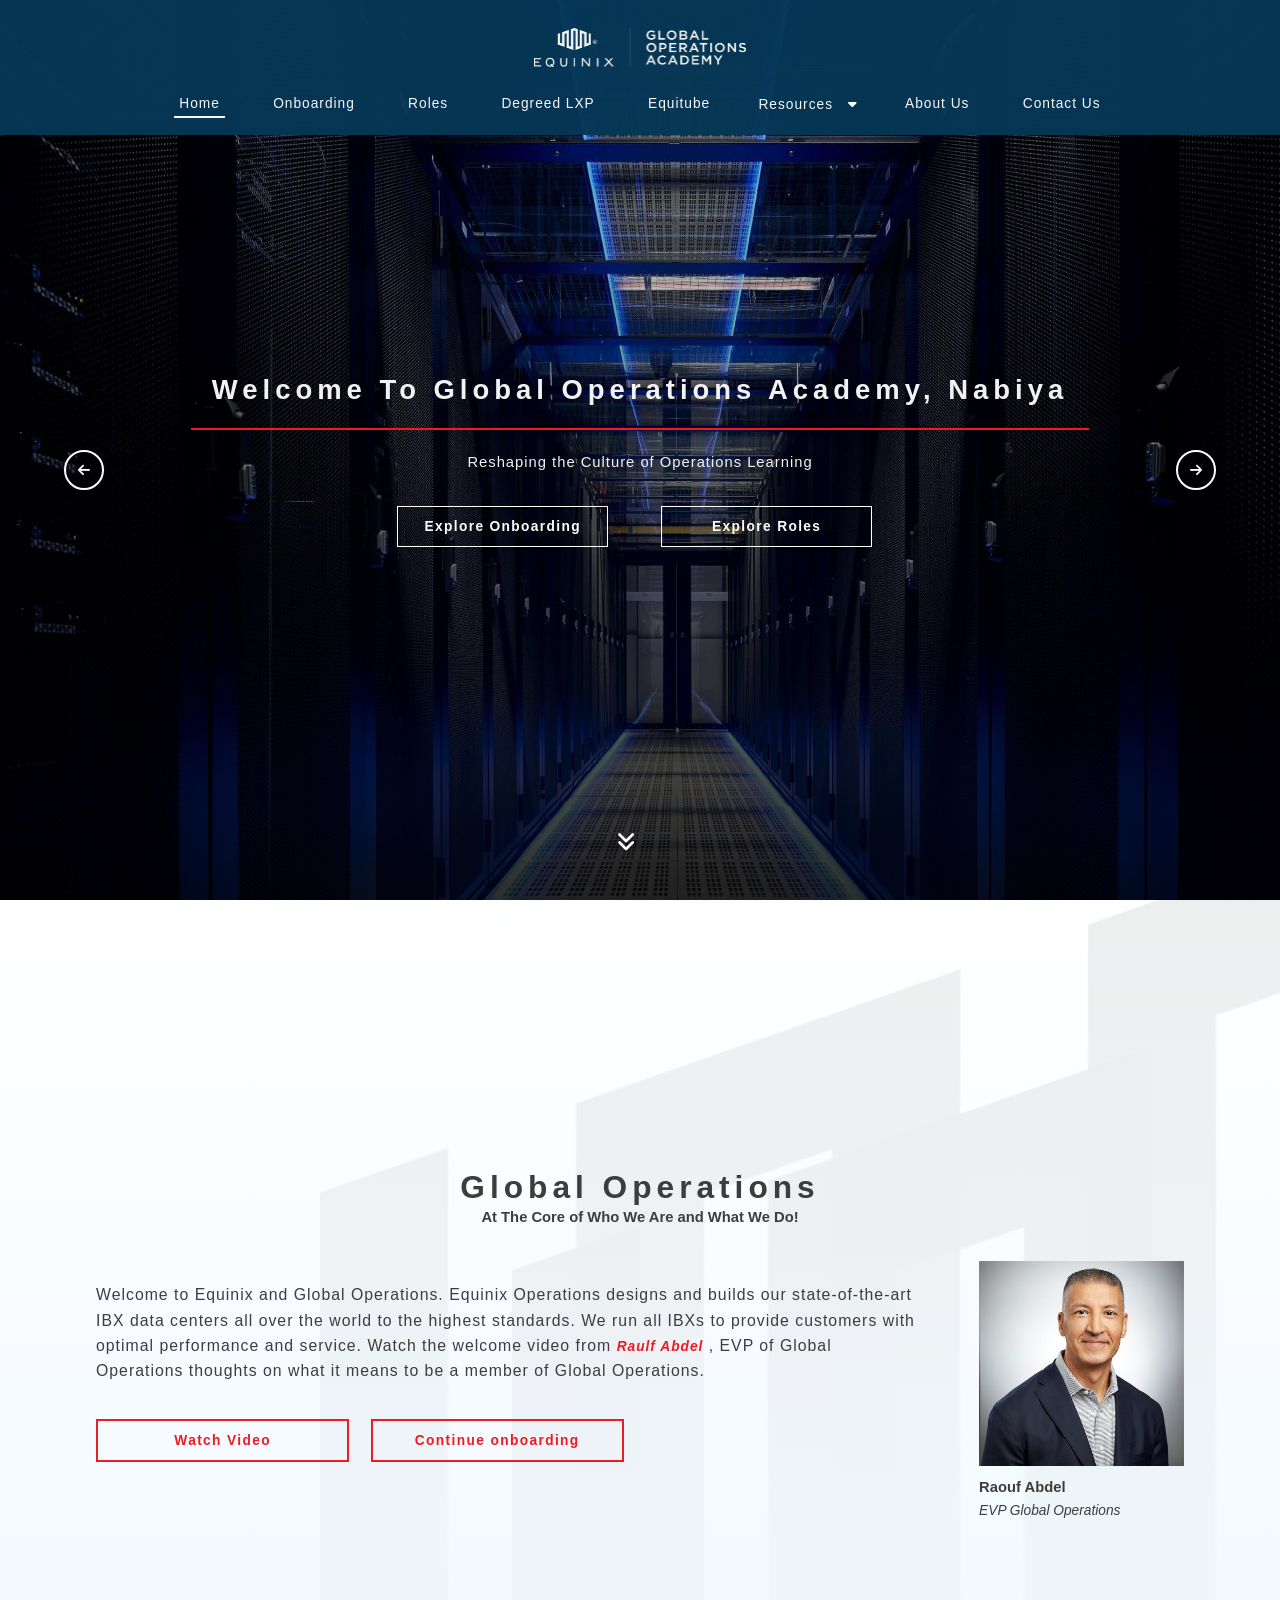
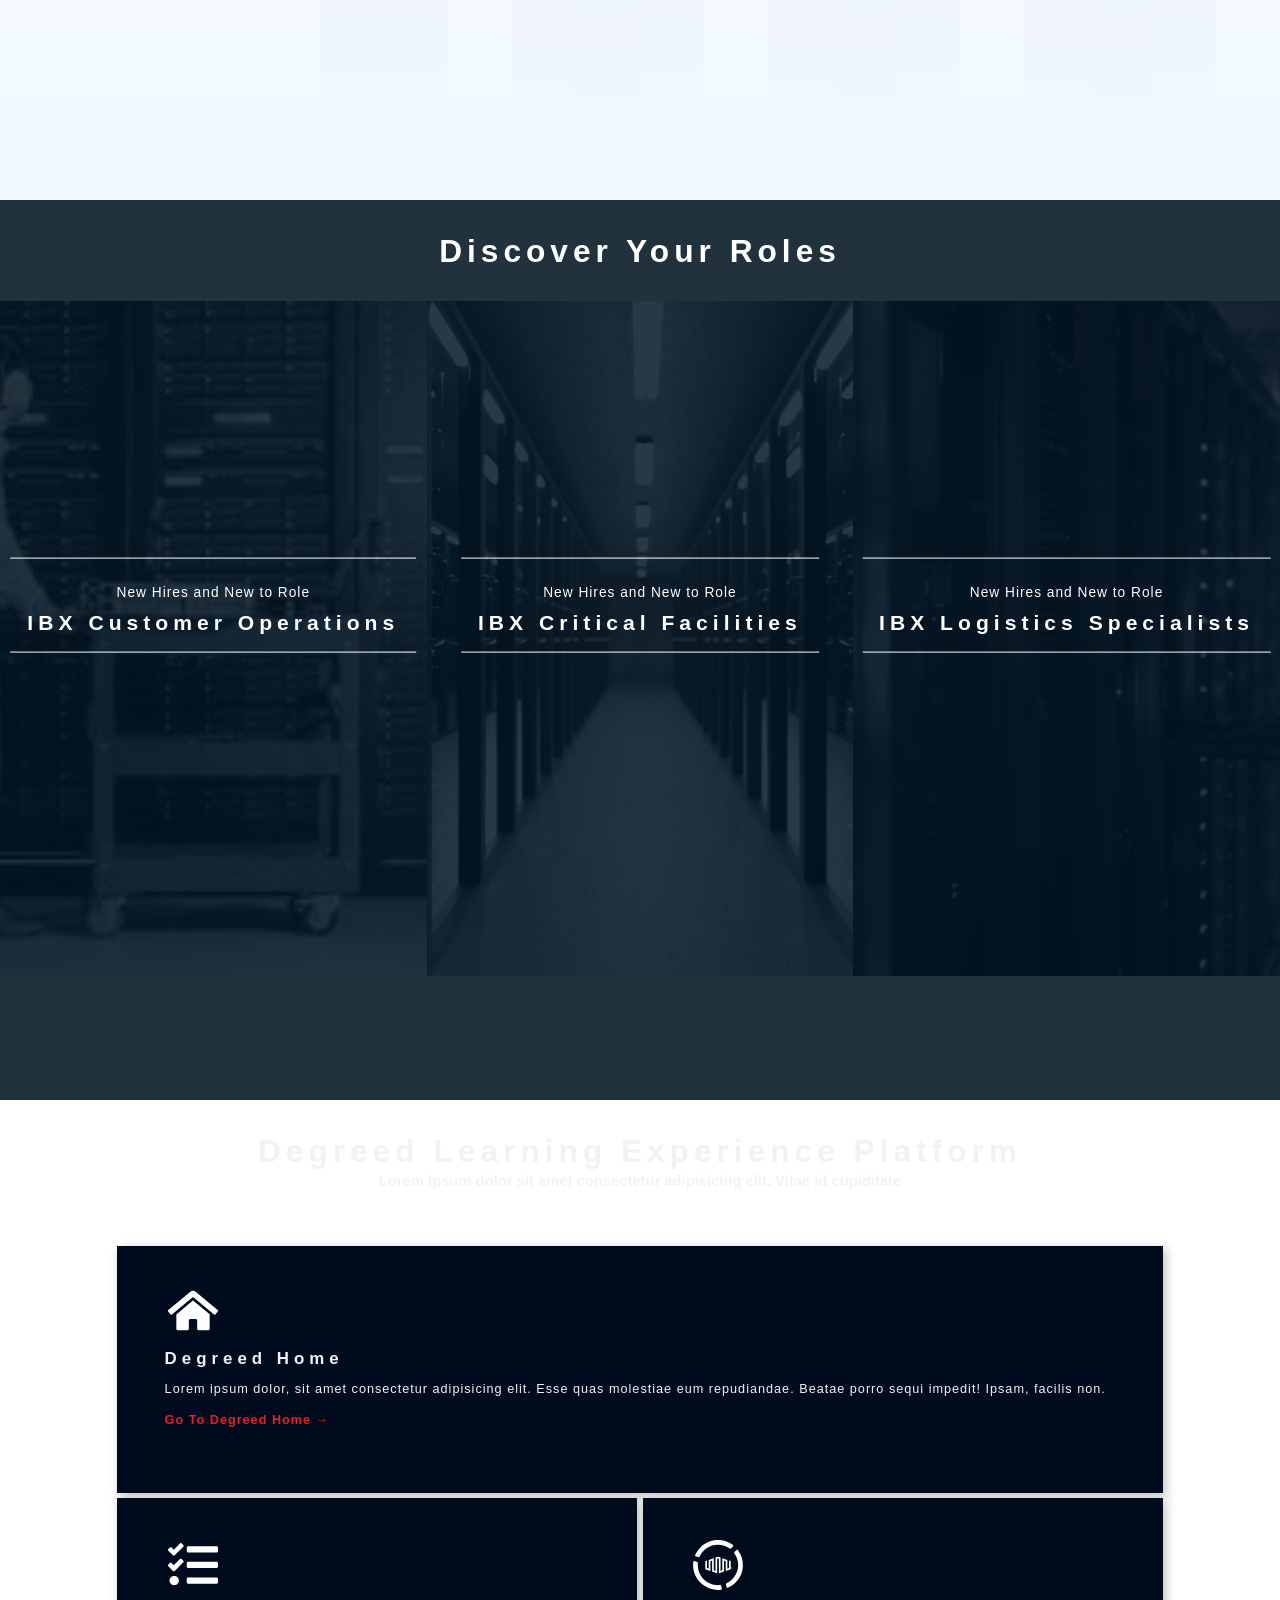
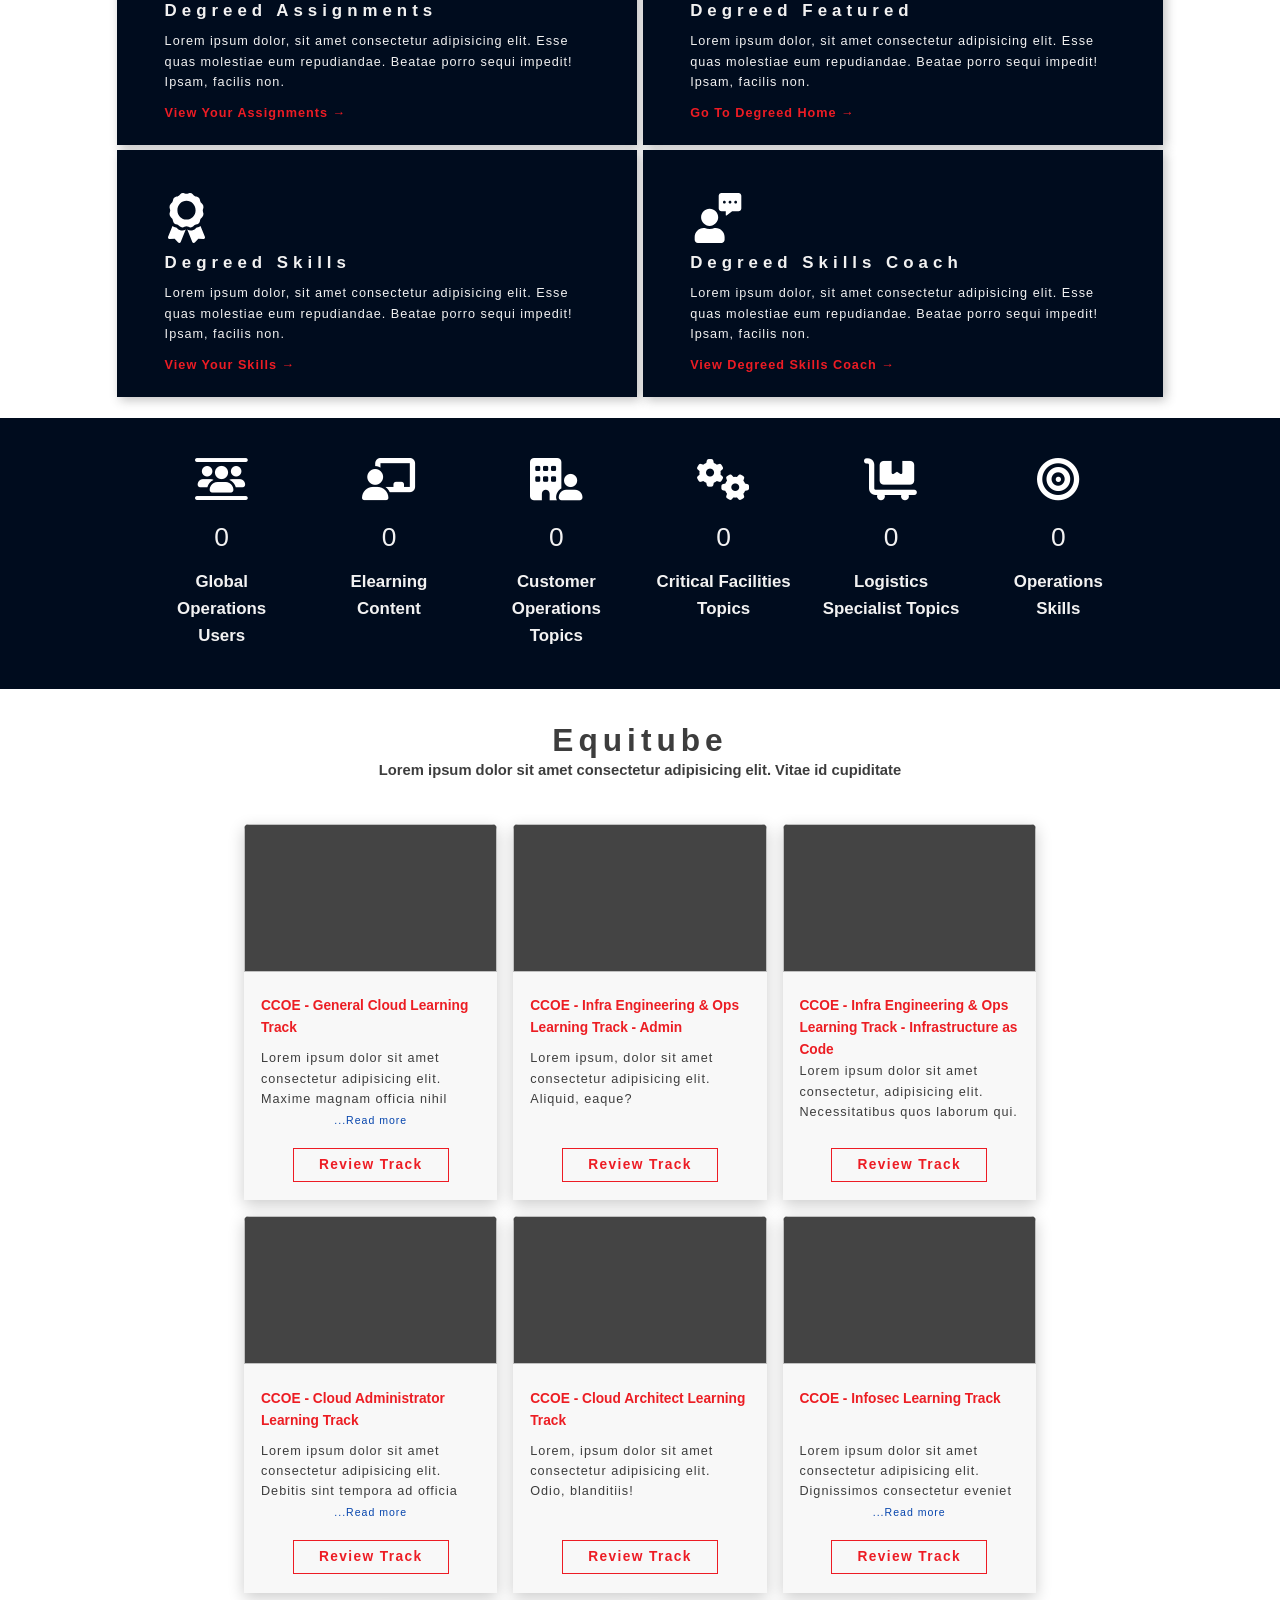
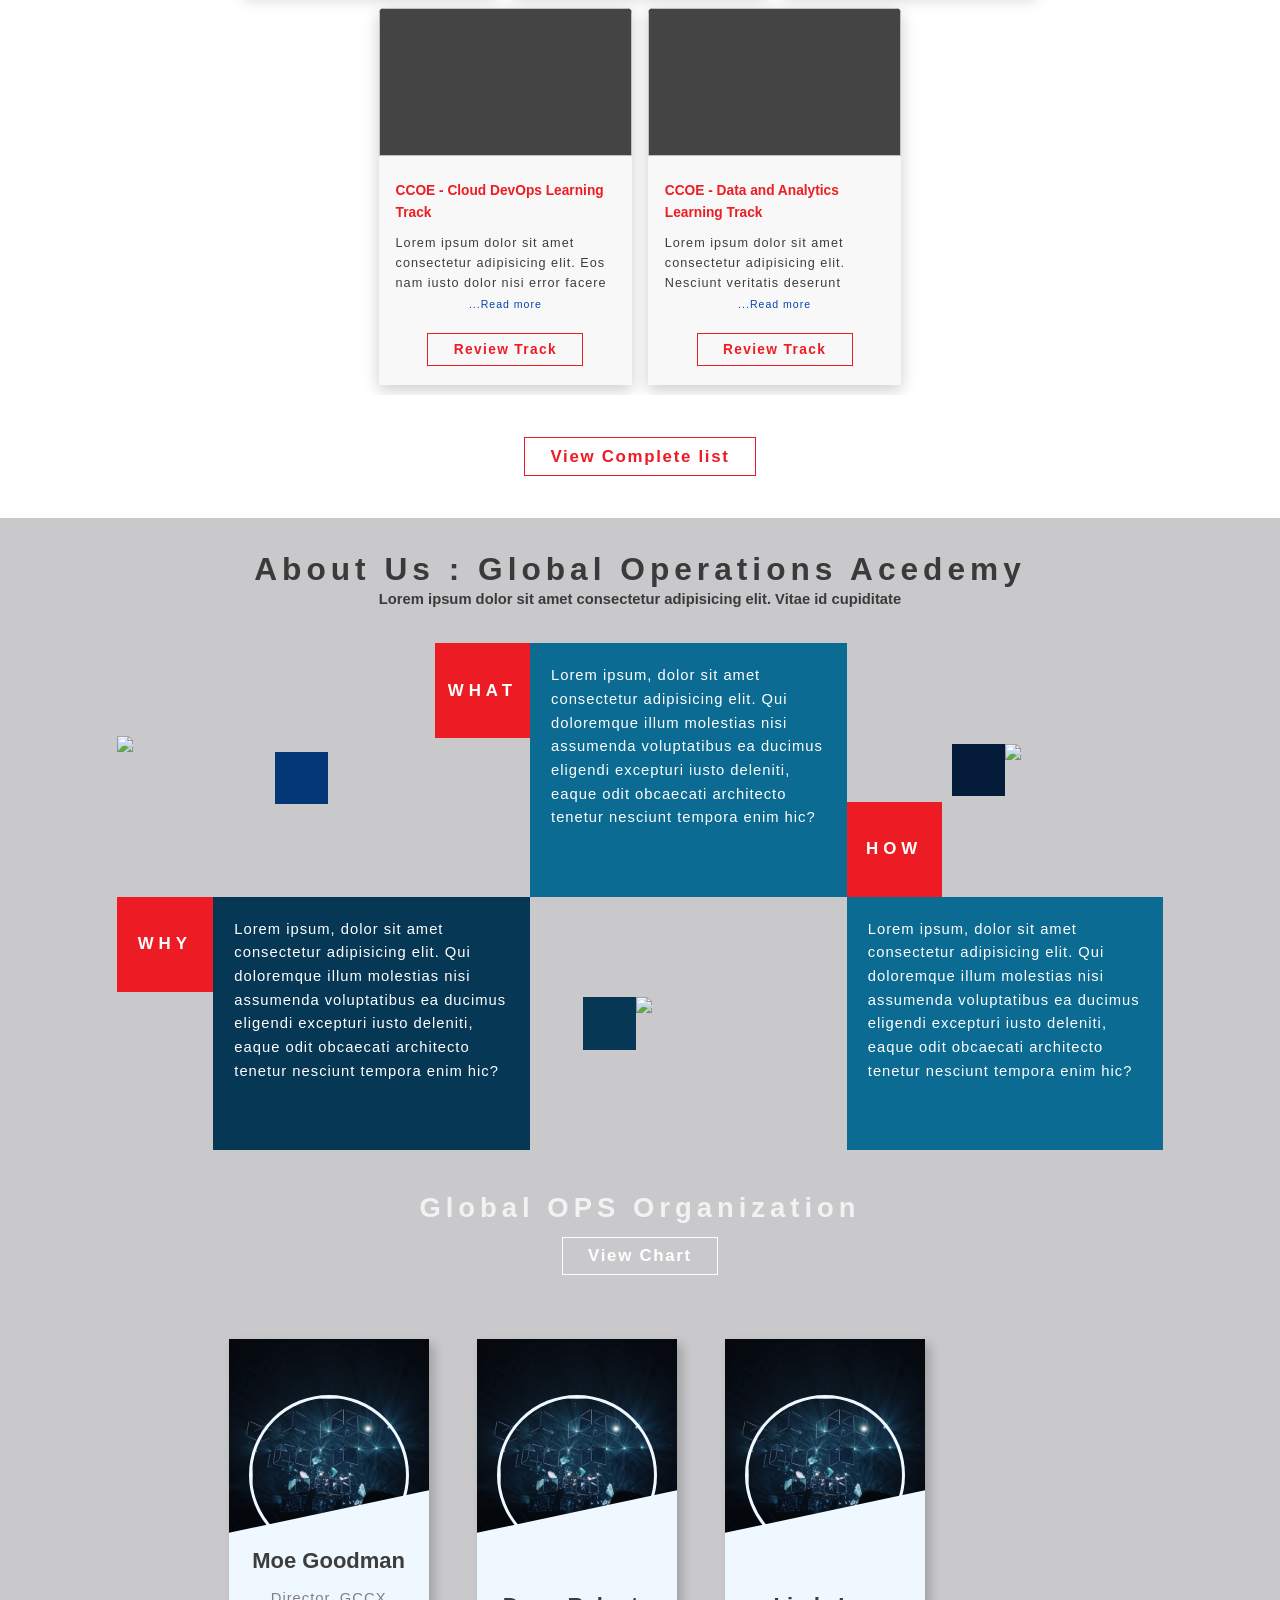
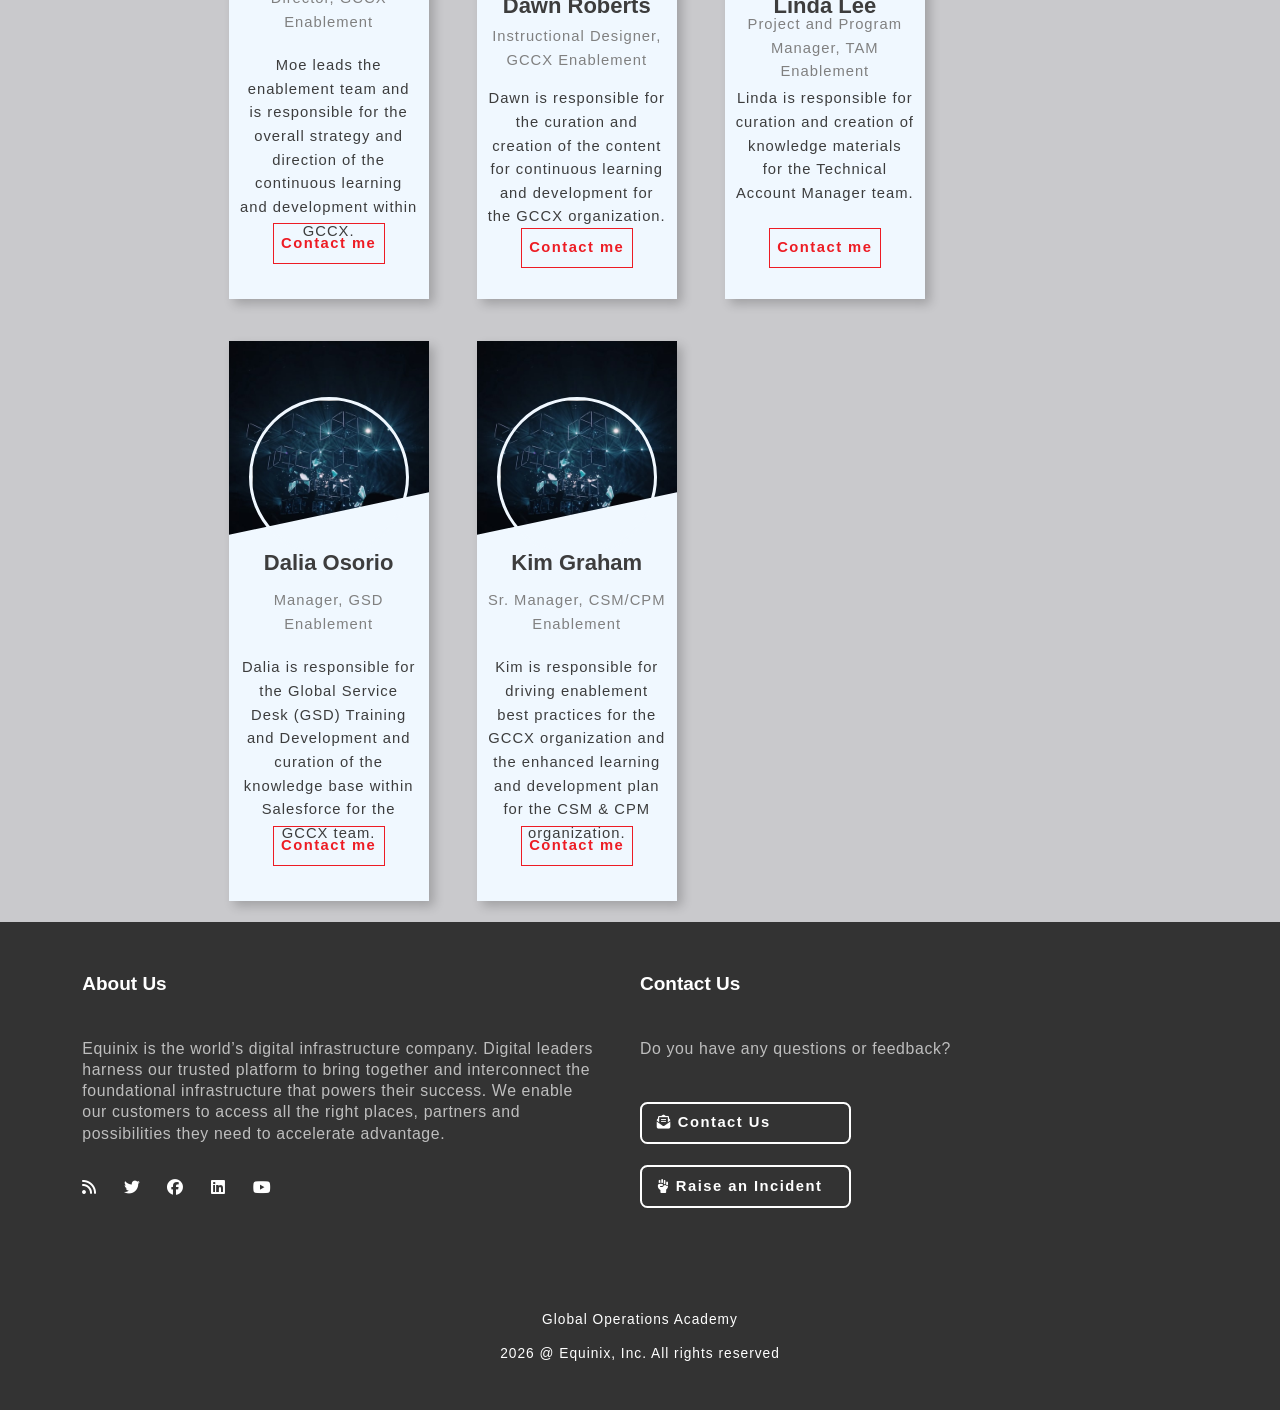
==== commit 403390b3: "file role based training" ====
--- a/index.html
+++ b/index.html
@@ -34,7 +34,8 @@
             </div>
             <ul class="nav no-search">
                 <li class="nav-item"><a href="#home">Home</a></li>
-                <li class="nav-item"><a onclick="goToCourse('onboard-cont',this)"">Onboarding</a></li>
+                <li class="nav-item"><a href="#onboarding" onclick="goToCourse('onboard-cont',this)">Onboarding</a>
+                </li>
                 <li class=" nav-item"><a href="#roles">Roles</a></li>
                 <li class="nav-item"><a href="#new-degreed">Degreed LXP</a></li>
                 <li class="nav-item"><a href="#equitube">Equitube</a></li>
--- a/GO-style.css
+++ b/GO-style.css
@@ -1338,6 +1338,12 @@
   transition: border-color 0.2s ease;
   transition-delay: 0.5s;
 }
+@media all and (max-width: 1199px) {
+  #slideBack,
+  #slideForward {
+    display: none;
+  }
+}
 @media all and (min-width: 1200px) {
   .progress-wrapper {
     flex-direction: column;
@@ -1871,10 +1877,9 @@
   }
 } */
 /* Contact Slider */
-
 .contact-card {
   width: 200px;
-  min-height: 250px;
+  height: 250px;
   box-shadow: 5px 5px 10px 0px rgba(0, 0, 0, 0.2);
   text-align: center;
   position: relative;
@@ -1886,7 +1891,10 @@
   transition: all 0.5s;
   margin: 1rem;
 }
-
+.slick-slide {
+  min-height: 23rem !important;
+  height: auto !important;
+}
 .banner-img {
   width: 130%;
   height: 150px;
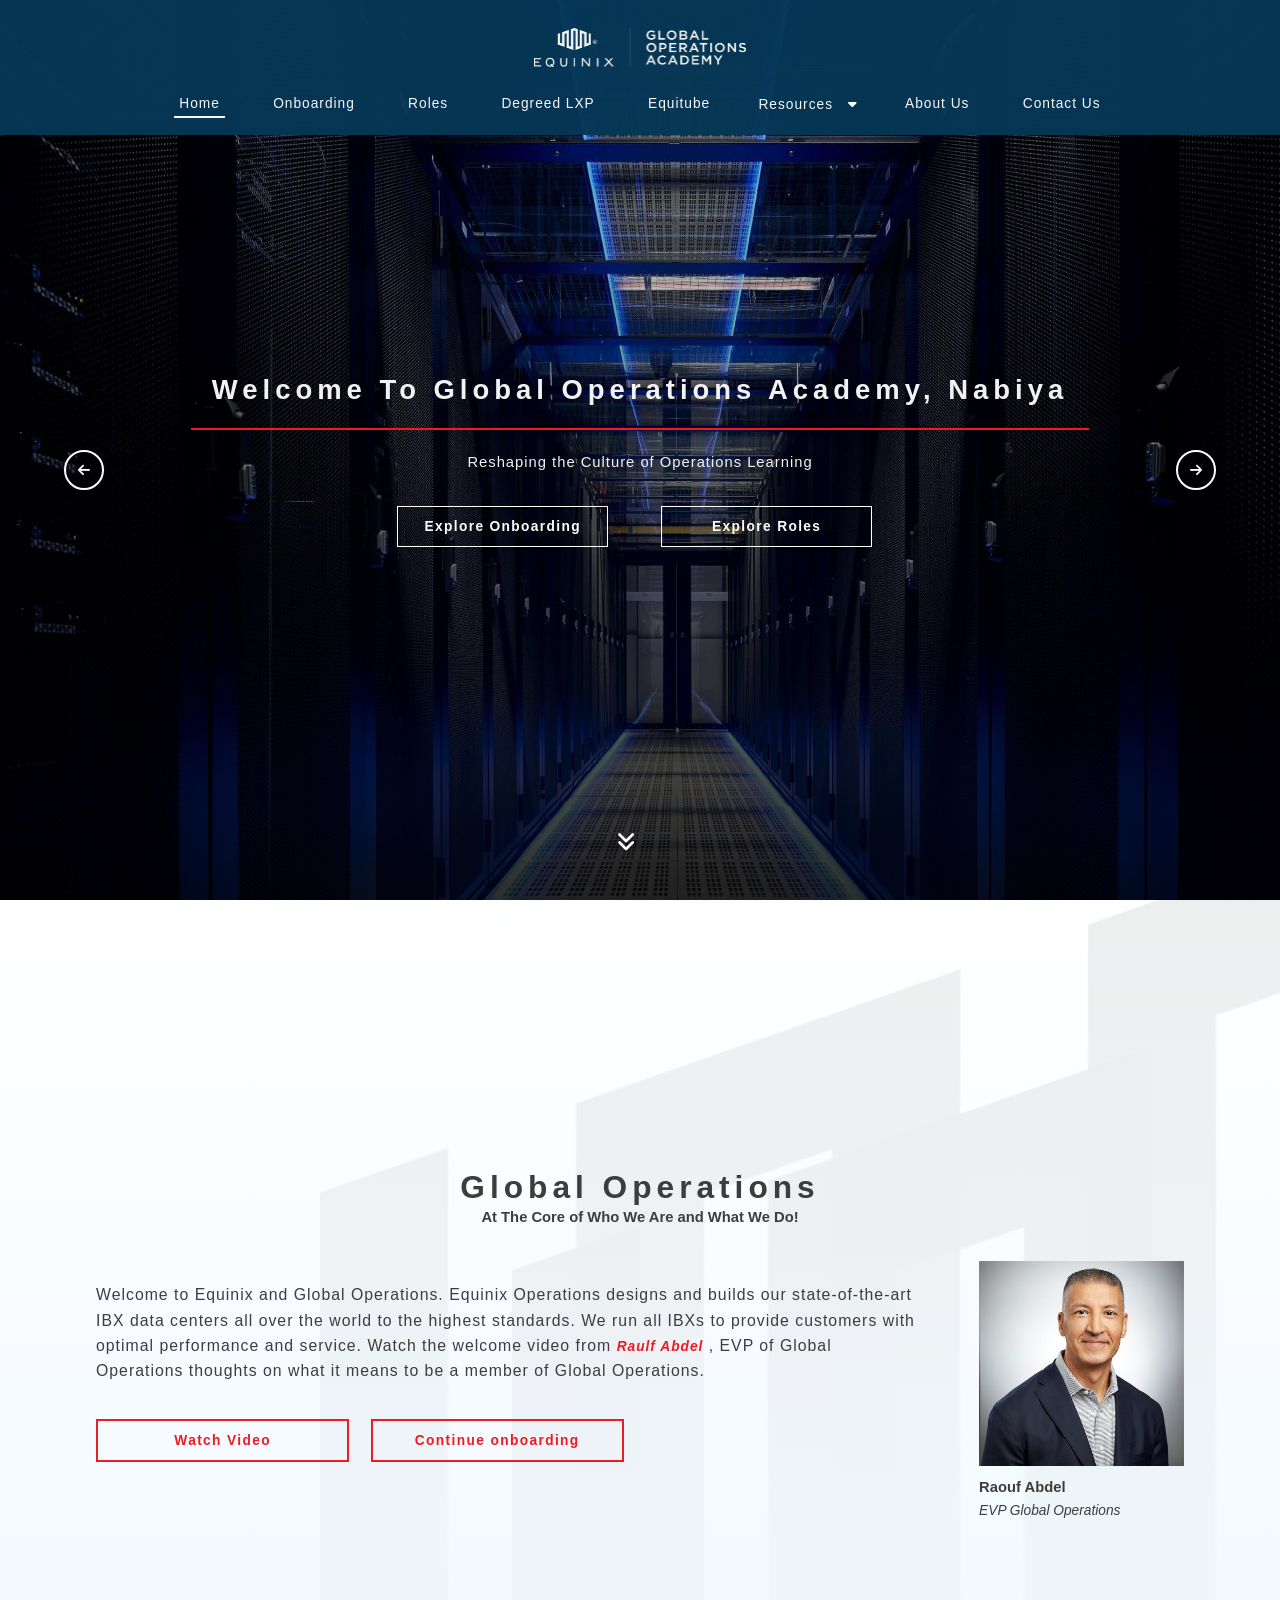
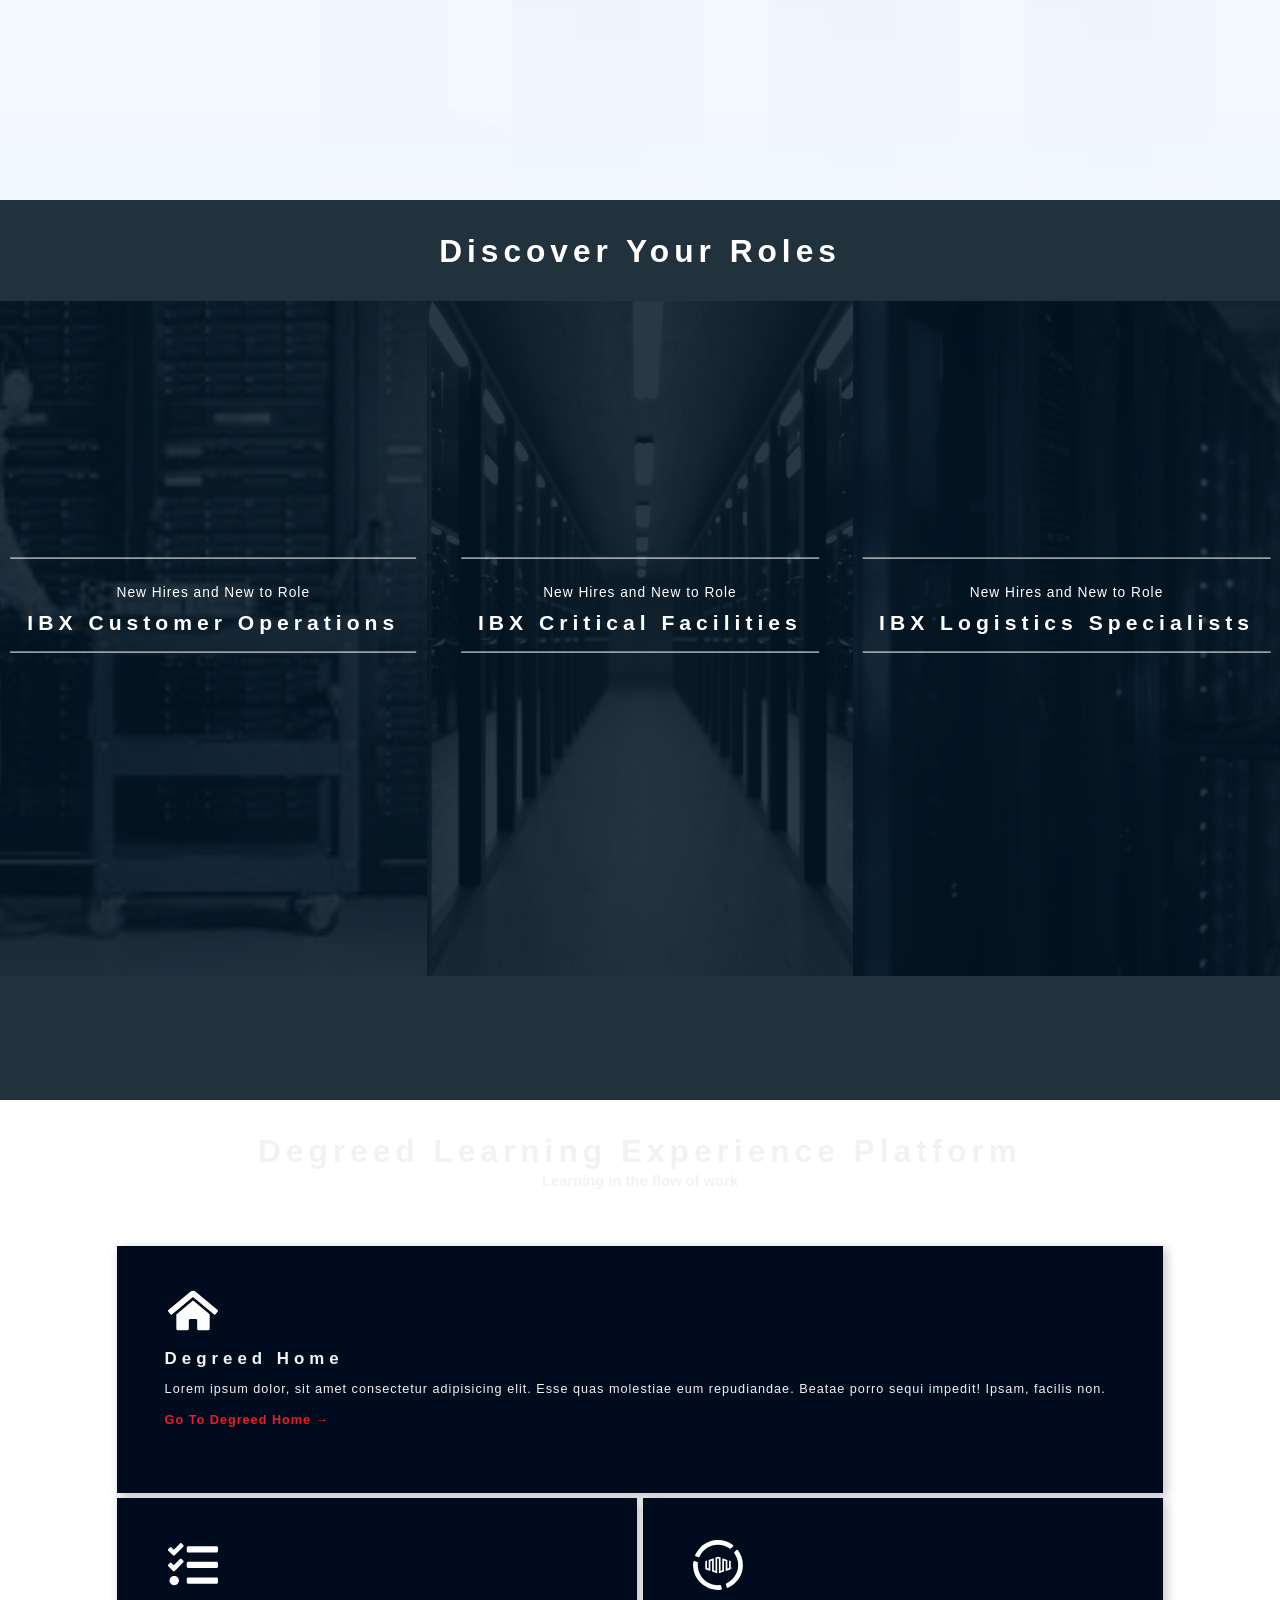
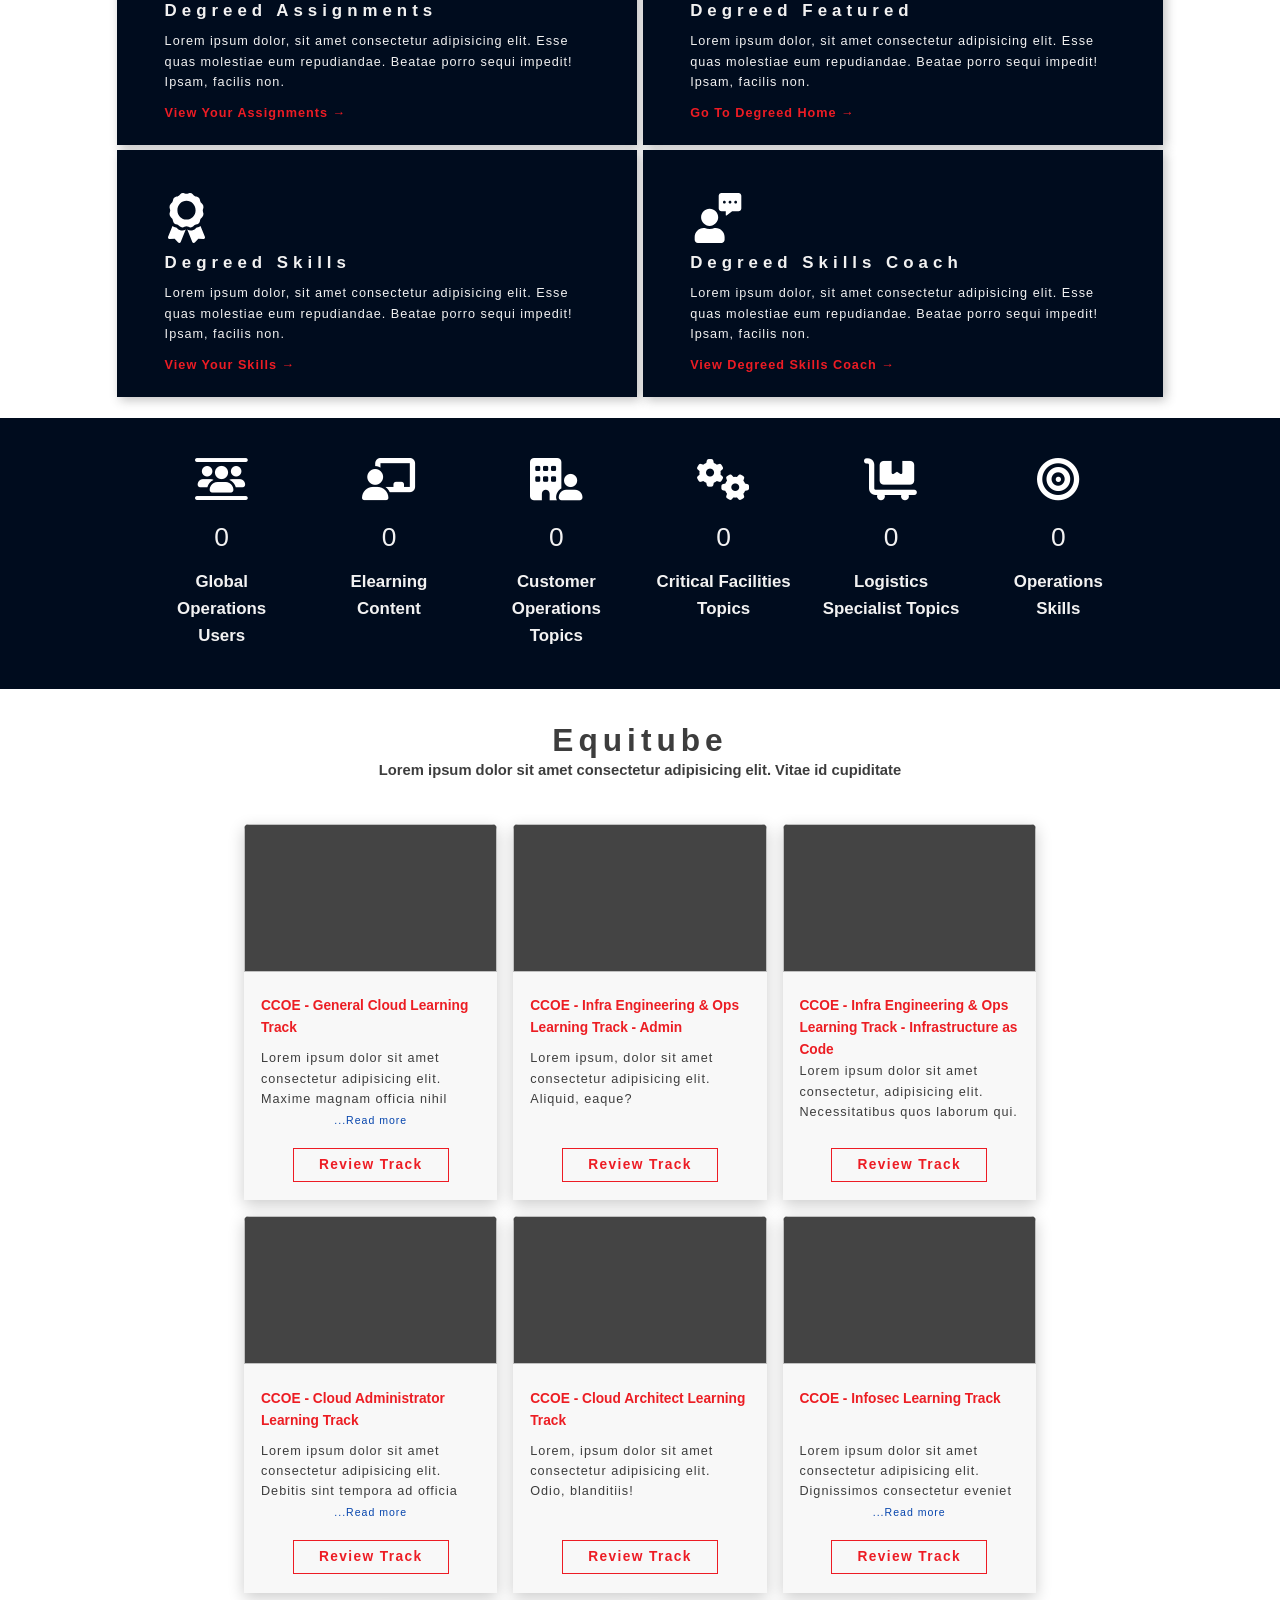
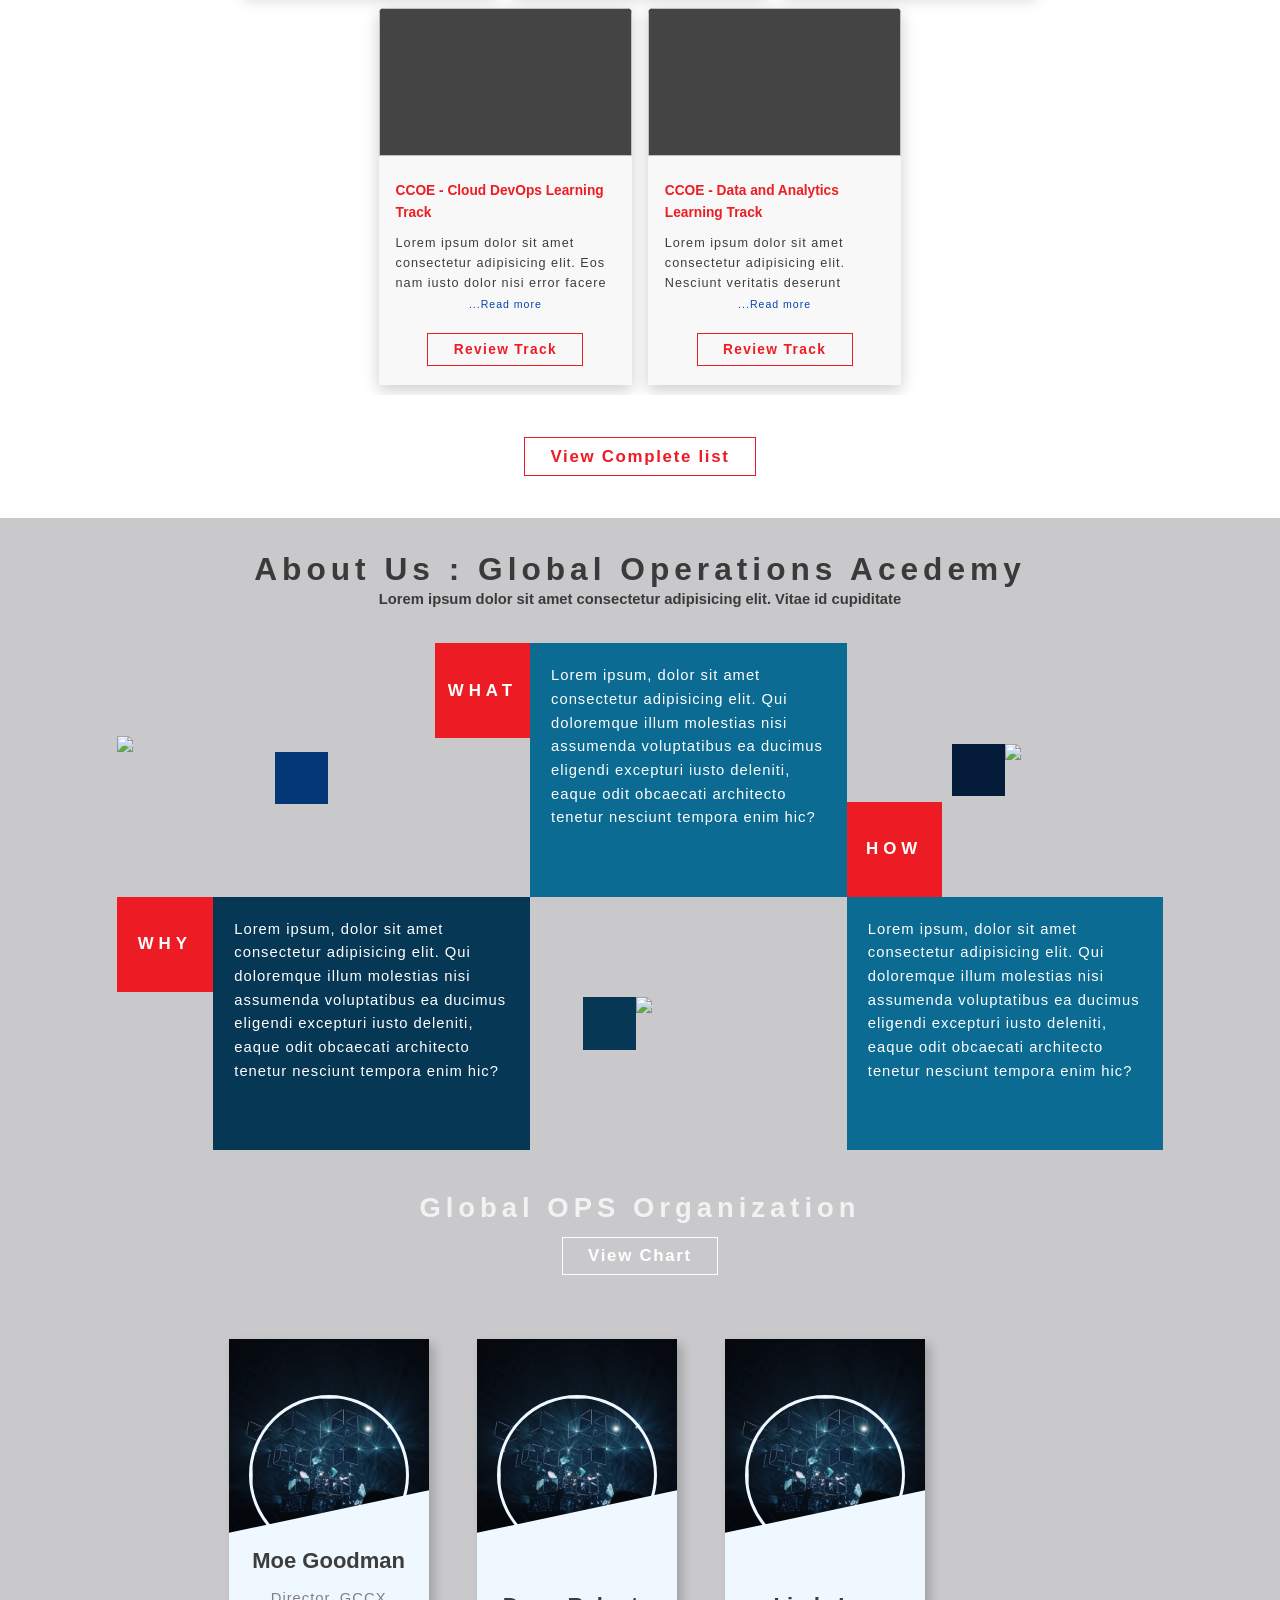
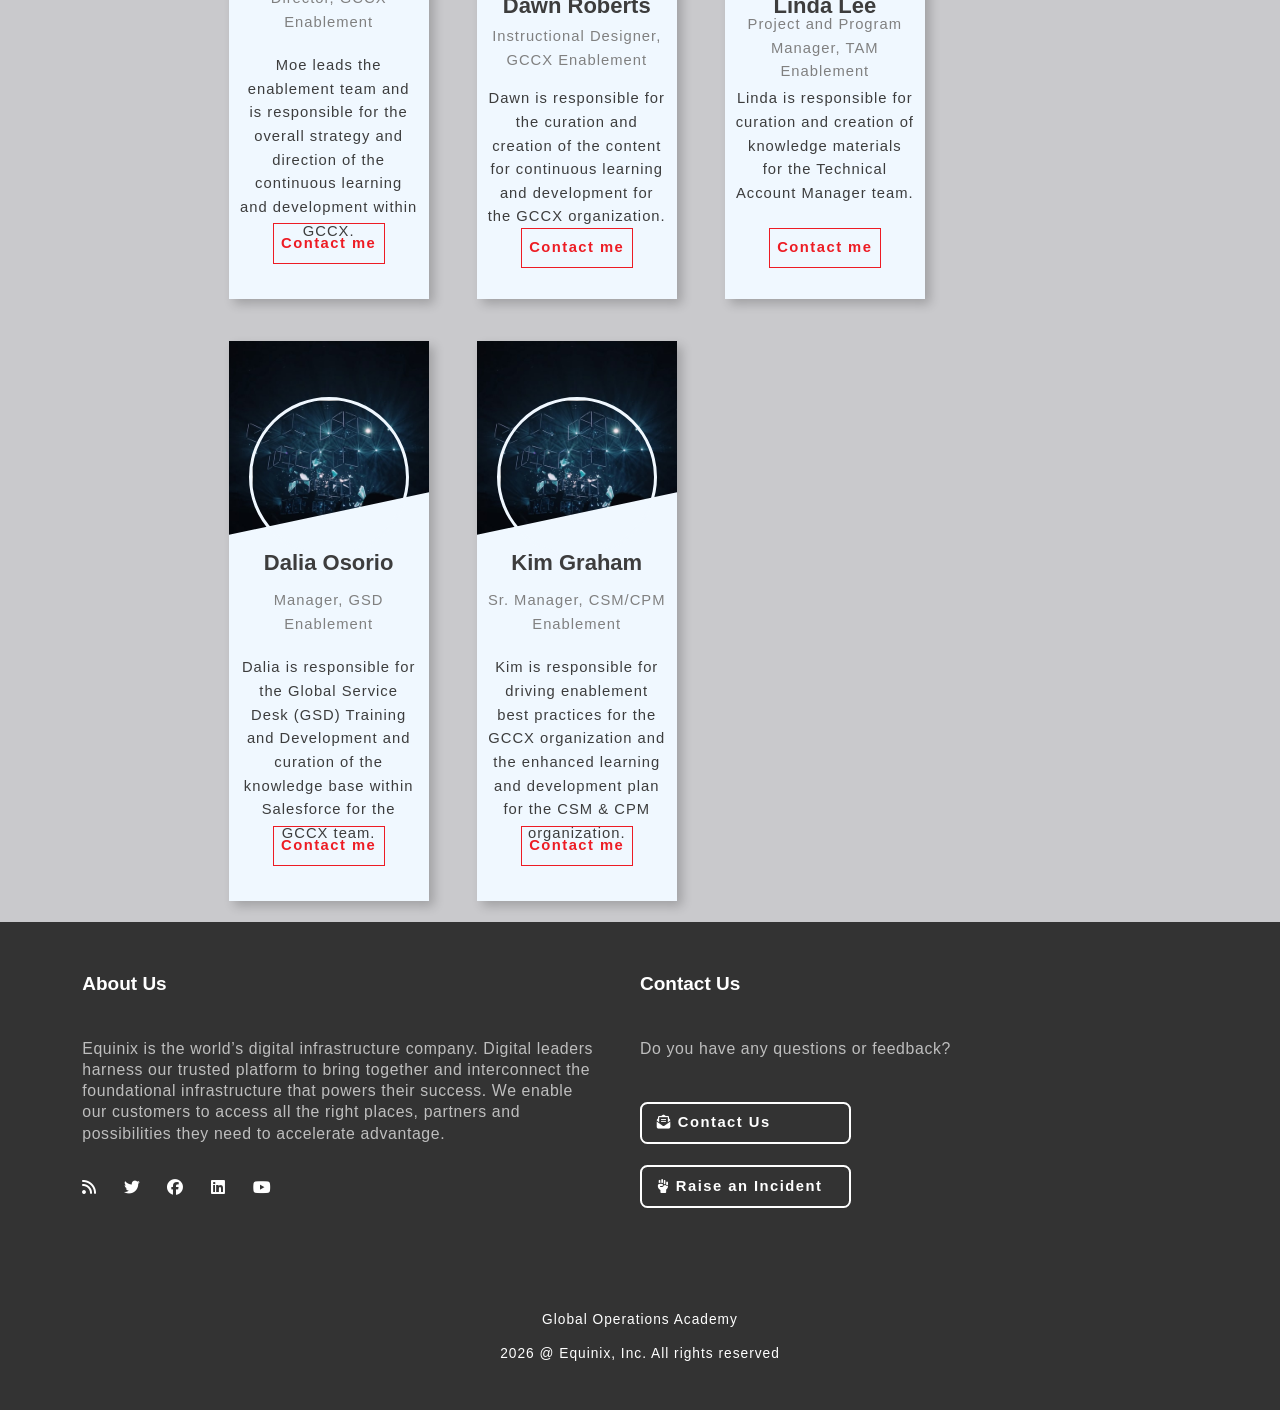
==== commit 59349f01: "degreed new section" ====
--- a/index.html
+++ b/index.html
@@ -1873,7 +1873,7 @@
     <section class="new-degreed" id="new-degreed">
         <div class="section-header text-center py-2 b-4">
             <h1 class="lg b-4">Degreed Learning Experience Platform</h1>
-            <h6 class="xs b-2">Lorem ipsum dolor sit amet consectetur adipisicing elit. Vitae id cupiditate
+            <h6 class="xs b-2">Learning in the flow of work
             </h6>
         </div>
         <div class="new-degreed-content container">
